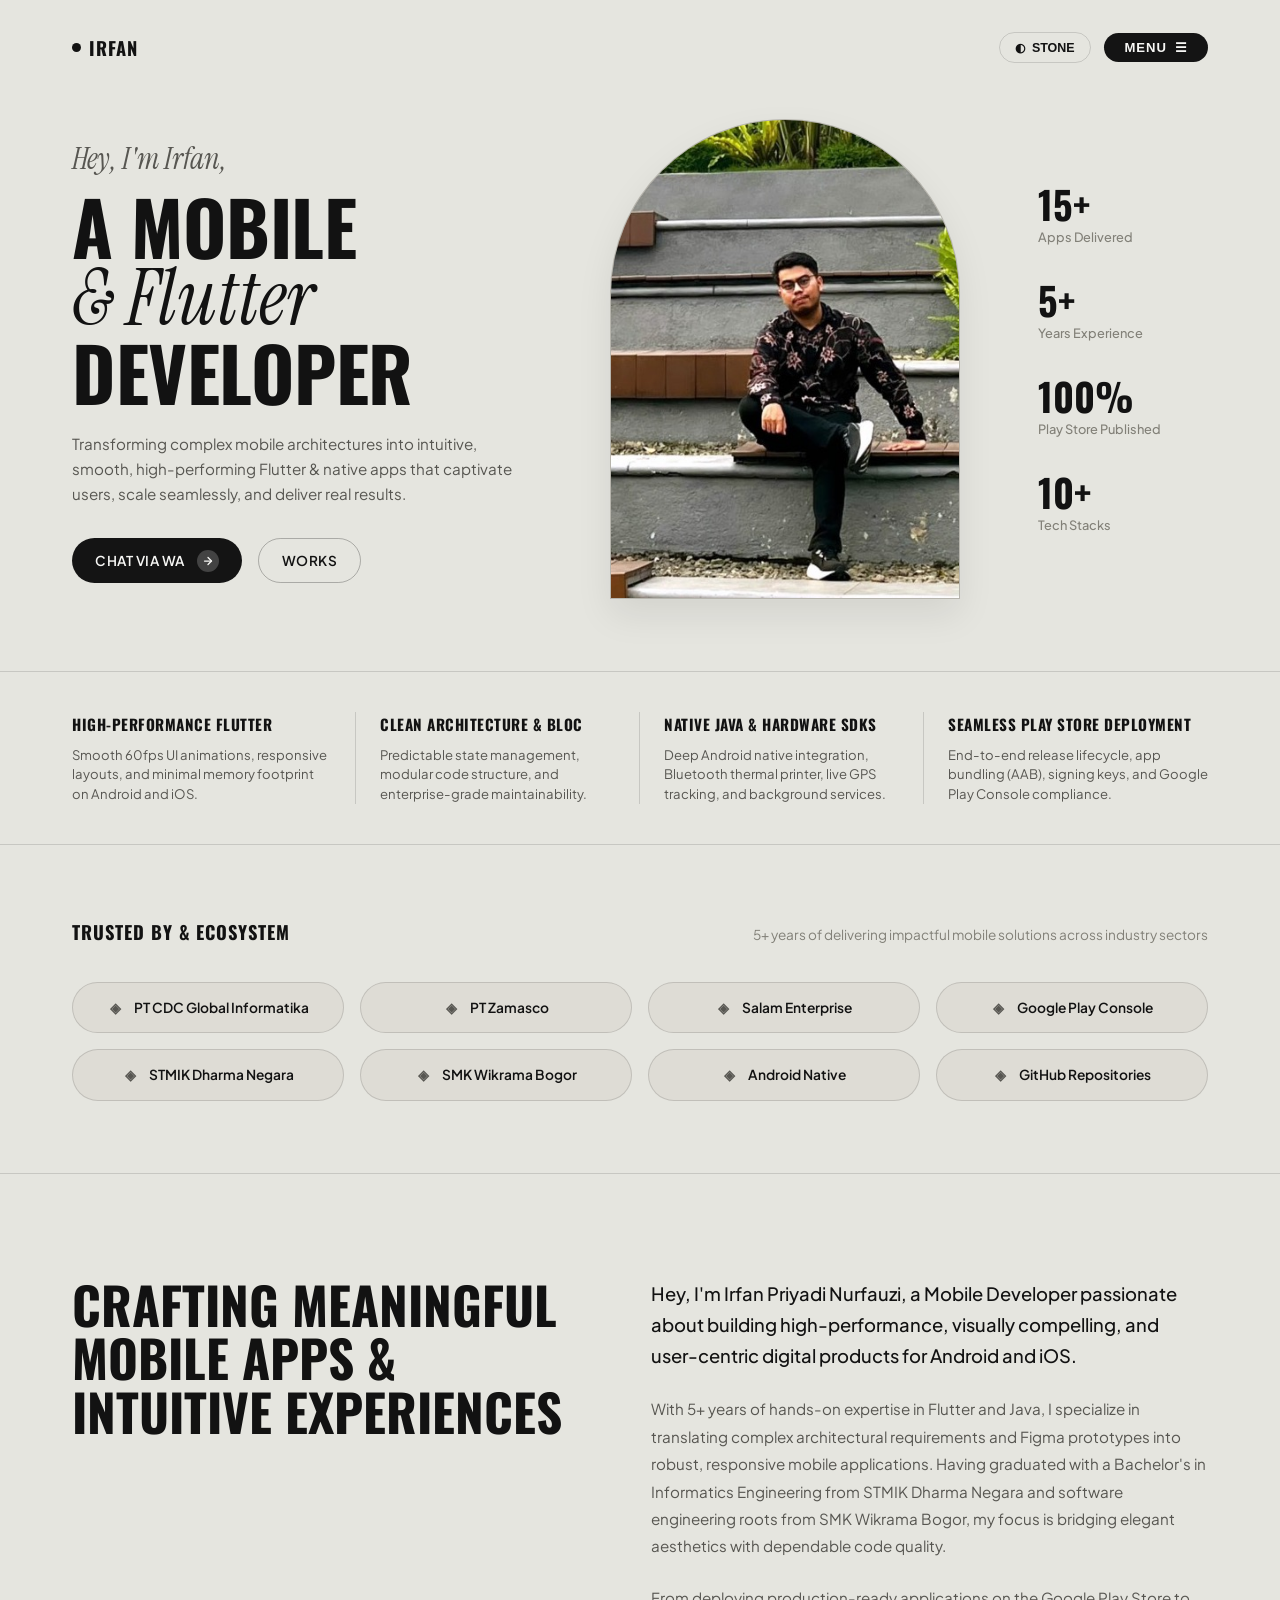
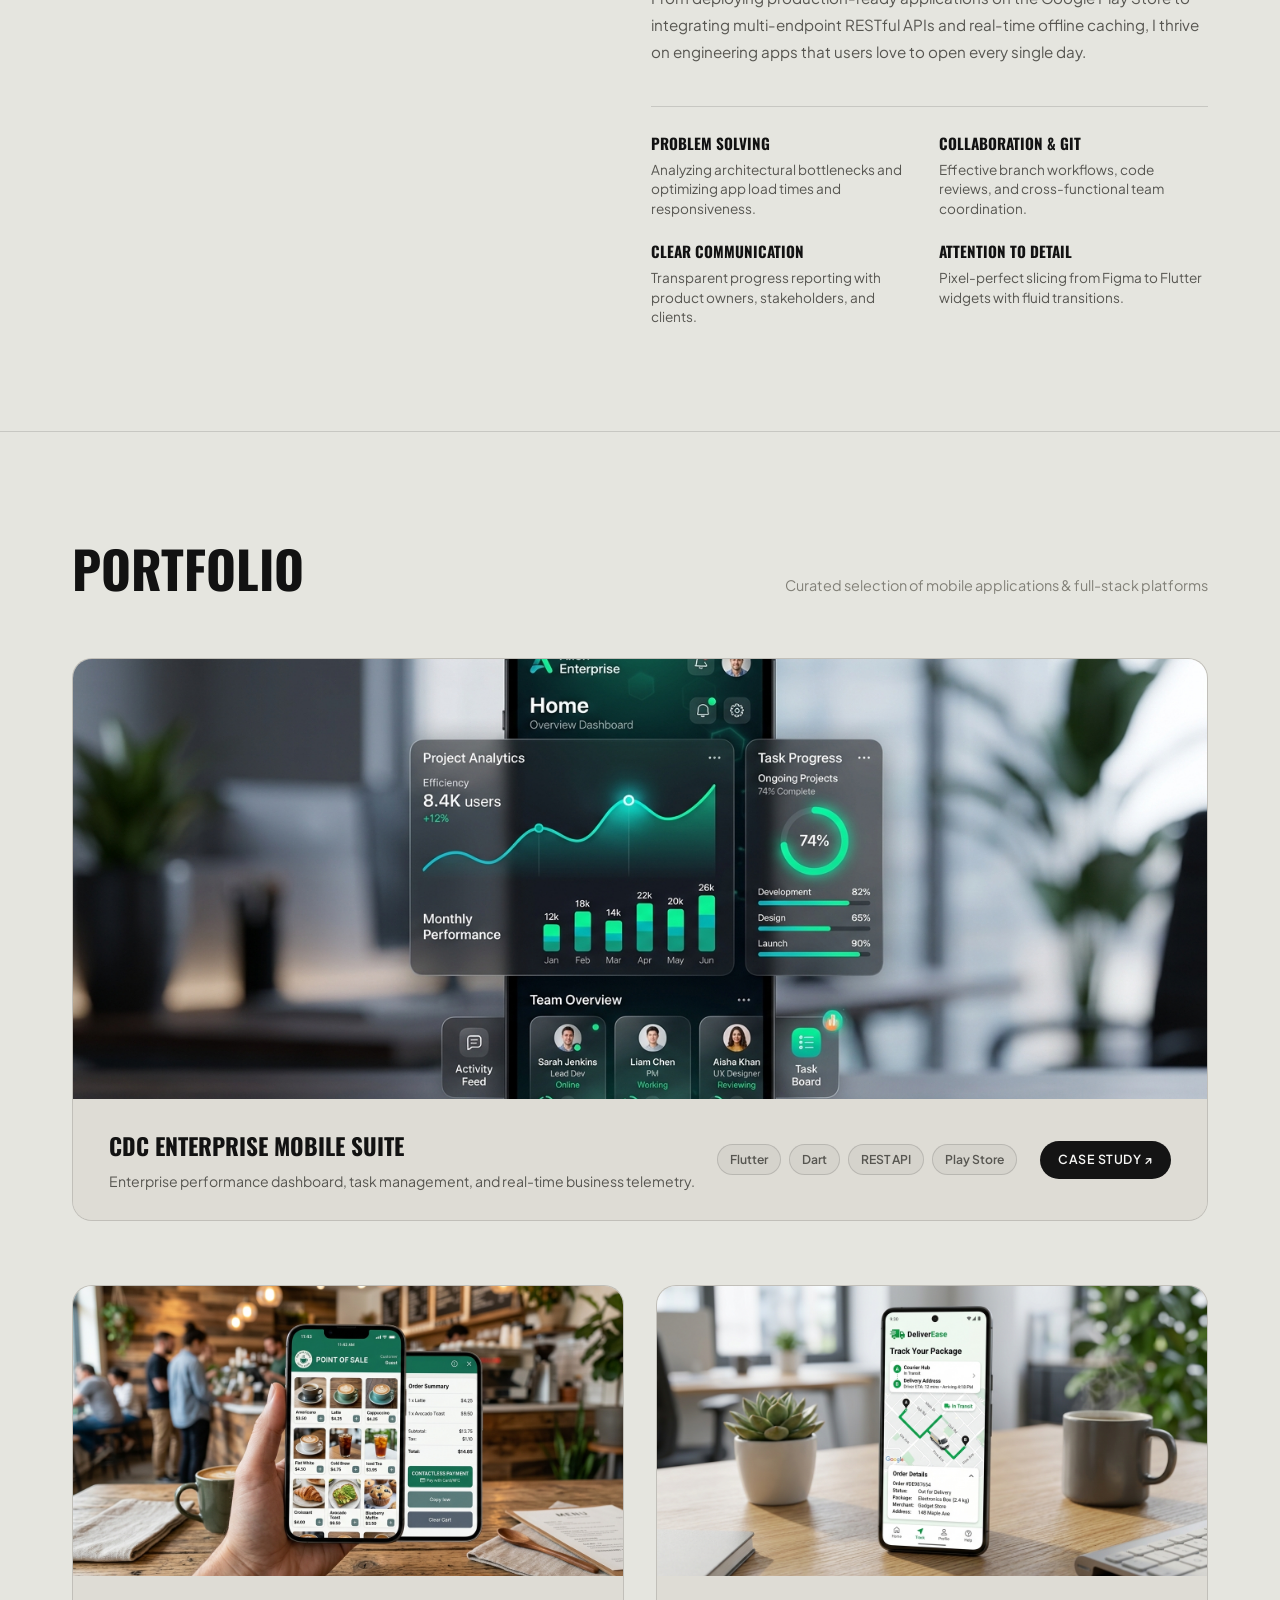
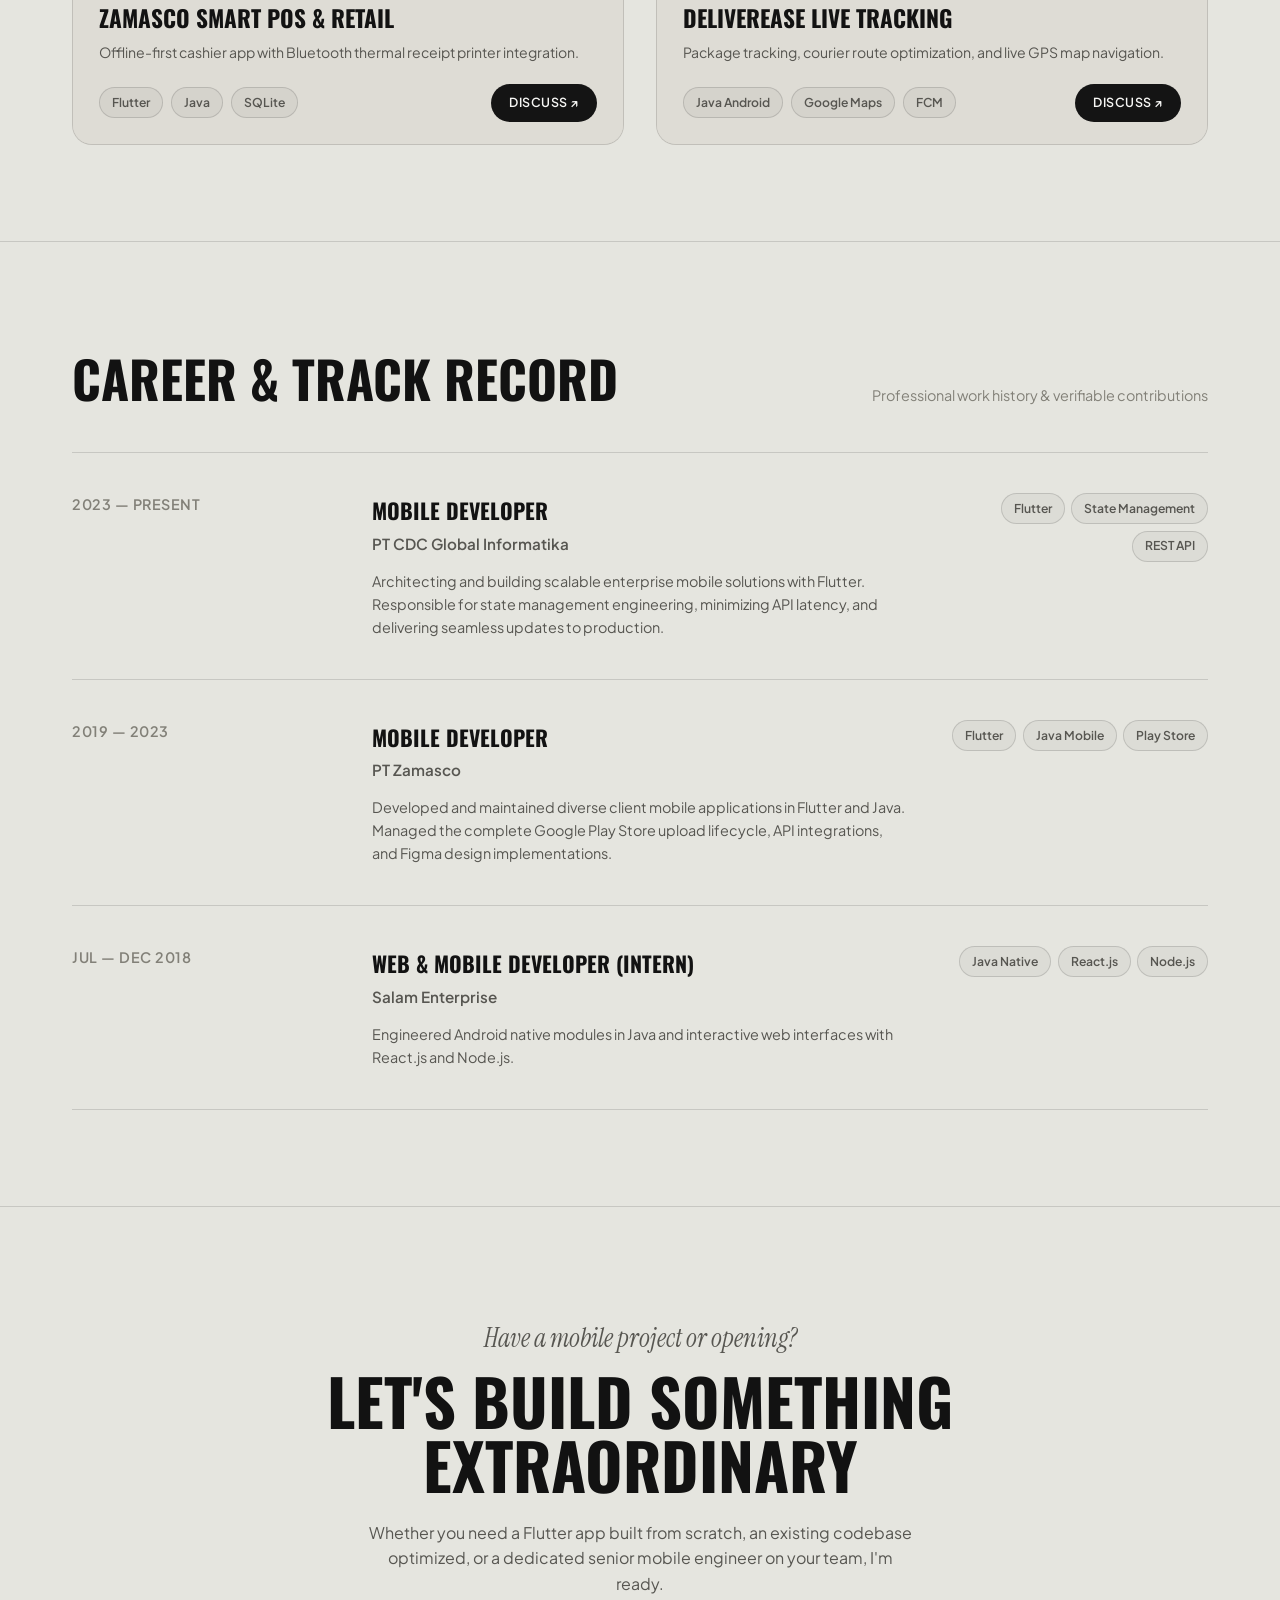
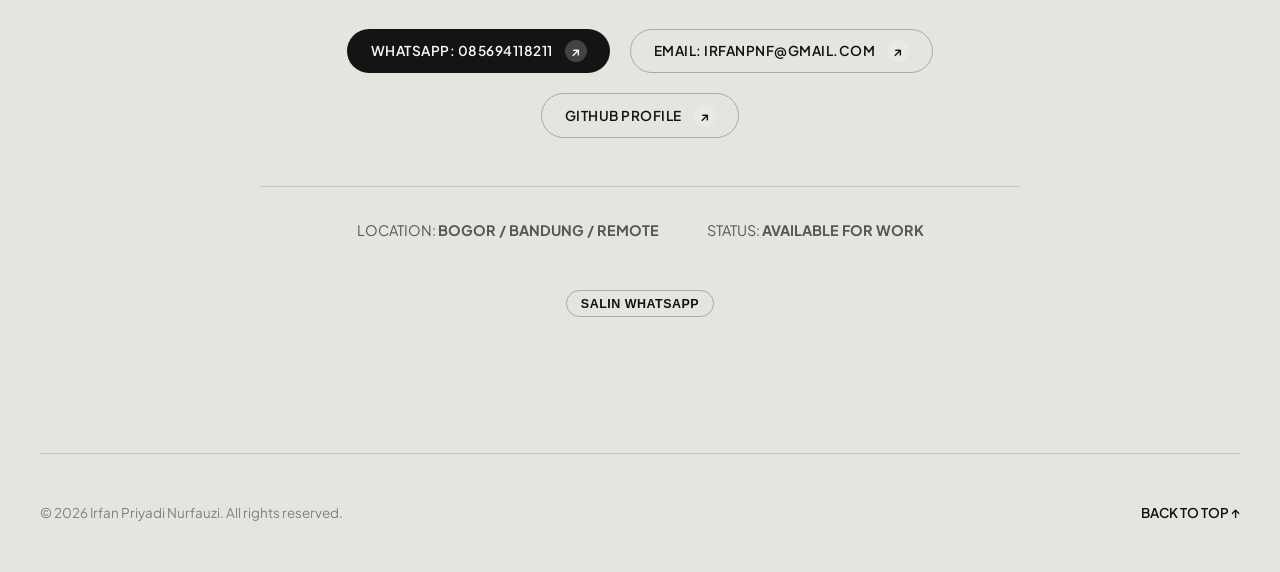
==== index.html @ 1a8a655a "first commit" ====
<!DOCTYPE html>
<html lang="id">
<head>
  <meta charset="UTF-8">
  <meta name="viewport" content="width=device-width, initial-scale=1.0">
  <meta name="description" content="Irfan Priyadi Nurfauzi - Mobile & Flutter Developer. Editorial portfolio showcasing high-performance mobile apps, Flutter, and Java Native.">
  <meta name="author" content="Irfan Priyadi Nurfauzi">
  <title>Irfan Priyadi Nurfauzi | A Mobile &amp; Flutter Developer</title>

  <!-- Google Fonts: Oswald, Syne, Instrument Serif, Plus Jakarta Sans -->
  <link rel="preconnect" href="https://fonts.googleapis.com">
  <link rel="preconnect" href="https://fonts.gstatic.com" crossorigin>
  <link href="https://fonts.googleapis.com/css2?family=Instrument+Serif:ital@0;1&family=Oswald:wght@500;600;700&family=Plus+Jakarta+Sans:wght@400;500;600;700&family=Syne:wght@700;800&display=swap" rel="stylesheet">

  <link rel="stylesheet" href="style.css">
</head>
<body>

  <!-- TOP HEADER / NAV (MINIMALIST) -->
  <header class="header-nav">
    <div class="container nav-wrapper">
      <a href="#hero" class="brand-tag">
        <span class="brand-dot"></span>
        <span>IRFAN</span>
      </a>

      <div class="nav-right-actions">
        <button id="theme-toggle-btn" class="theme-toggle-btn" aria-label="Ganti Tema">
          <span id="theme-icon">◐</span>
          <span id="theme-label">STONE</span>
        </button>

        <button class="menu-pill-btn" id="menu-btn" aria-label="Menu Navigasi">
          <span>MENU</span>
          <span>☰</span>
        </button>
      </div>
    </div>
  </header>

  <!-- DRAWER NAVIGATION MODAL -->
  <div class="menu-backdrop" id="menu-backdrop"></div>
  <aside class="menu-drawer" id="menu-drawer">
    <button class="menu-close-btn" id="menu-close-btn" aria-label="Tutup Menu">✕</button>
    <nav>
      <ul class="drawer-links">
        <li><a href="#hero" class="drawer-link">01. Beranda</a></li>
        <li><a href="#about" class="drawer-link">02. Tentang Saya</a></li>
        <li><a href="#portfolio" class="drawer-link">03. Portofolio</a></li>
        <li><a href="#experience" class="drawer-link">04. Pengalaman</a></li>
        <li><a href="#contact" class="drawer-link">05. Kontak</a></li>
      </ul>
    </nav>
    <div style="font-size: 0.85rem; color: var(--text-tertiary);">
      <p style="margin-bottom: 0.35rem;">Hubungi Saya Langsung:</p>
      <a href="https://wa.me/6285694118211" target="_blank" style="color: var(--text-primary); font-weight: 600;">+62 856-9411-8211</a><br>
      <a href="mailto:irfanpnf@gmail.com" style="color: var(--text-primary); font-weight: 600;">irfanpnf@gmail.com</a>
    </div>
  </aside>

  <main>
    <!-- HERO SECTION (MATCHING SCREENSHOT WITH ARCH & METRICS) -->
    <section class="hero-section" id="hero">
      <div class="container hero-editorial-grid">
        
        <!-- Left Column: Headline, Bio & CTA -->
        <div class="hero-left-col">
          <div class="hero-greeting">Hey, I'm Irfan,</div>
          
          <h1 class="hero-headline">
            <span>A MOBILE</span>
            <span class="serif-part">&amp; Flutter</span>
            <span>DEVELOPER</span>
          </h1>

          <p class="hero-bio">
            Transforming complex mobile architectures into intuitive, smooth, high-performing Flutter &amp; native apps that captivate users, scale seamlessly, and deliver real results.
          </p>

          <div class="hero-cta-wrapper">
            <a href="https://wa.me/6285694118211?text=Halo%20Irfan%20Priyadi,%20saya%20tertarik%20untuk%20berdiskusi%20proyek%20mobile%20app" target="_blank" class="pill-btn">
              <span>CHAT VIA WA</span>
              <div class="btn-arrow-circle">
                <svg width="12" height="12" viewBox="0 0 24 24" fill="none" stroke="currentColor" stroke-width="2.5" stroke-linecap="round" stroke-linejoin="round">
                  <line x1="5" y1="12" x2="19" y2="12"></line>
                  <polyline points="12 5 19 12 12 19"></polyline>
                </svg>
              </div>
            </a>

            <a href="#portfolio" class="pill-btn pill-btn-outline">
              <span>WORKS</span>
            </a>
          </div>
        </div>

        <!-- Center Column: Iconic Arch Portrait Frame -->
        <div class="hero-center-col">
          <div class="hero-arch-container">
            <img src="assets/images/profile-arch.jpg" alt="Irfan Priyadi Nurfauzi - Mobile Developer" class="hero-arch-image">
          </div>
        </div>

        <!-- Right Column: Vertical Metrics Stack -->
        <div class="hero-right-col">
          <div class="metric-item">
            <span class="metric-number">15+</span>
            <span class="metric-label">Apps Delivered</span>
          </div>

          <div class="metric-item">
            <span class="metric-number">5+</span>
            <span class="metric-label">Years Experience</span>
          </div>

          <div class="metric-item">
            <span class="metric-number">100%</span>
            <span class="metric-label">Play Store Published</span>
          </div>

          <div class="metric-item">
            <span class="metric-number">10+</span>
            <span class="metric-label">Tech Stacks</span>
          </div>
        </div>

      </div>
    </section>

    <!-- 4-COLUMN FEATURE STRIP -->
    <section class="feature-strip">
      <div class="container feature-strip-grid">
        <div class="strip-item">
          <h3 class="strip-title">HIGH-PERFORMANCE FLUTTER</h3>
          <p class="strip-desc">Smooth 60fps UI animations, responsive layouts, and minimal memory footprint on Android and iOS.</p>
        </div>

        <div class="strip-item">
          <h3 class="strip-title">CLEAN ARCHITECTURE &amp; BLOC</h3>
          <p class="strip-desc">Predictable state management, modular code structure, and enterprise-grade maintainability.</p>
        </div>

        <div class="strip-item">
          <h3 class="strip-title">NATIVE JAVA &amp; HARDWARE SDKs</h3>
          <p class="strip-desc">Deep Android native integration, Bluetooth thermal printer, live GPS tracking, and background services.</p>
        </div>

        <div class="strip-item">
          <h3 class="strip-title">SEAMLESS PLAY STORE DEPLOYMENT</h3>
          <p class="strip-desc">End-to-end release lifecycle, app bundling (AAB), signing keys, and Google Play Console compliance.</p>
        </div>
      </div>
    </section>

    <!-- TRUSTED BY / CLIENTS & ECOSYSTEM -->
    <section class="trusted-by-section">
      <div class="container">
        <div class="trusted-header">
          <h2 class="trusted-title">TRUSTED BY &amp; ECOSYSTEM</h2>
          <span class="trusted-subtitle">5+ years of delivering impactful mobile solutions across industry sectors</span>
        </div>

        <div class="trusted-grid">
          <div class="trusted-badge">
            <span class="badge-logo-icon">◈</span>
            <span>PT CDC Global Informatika</span>
          </div>
          <div class="trusted-badge">
            <span class="badge-logo-icon">◈</span>
            <span>PT Zamasco</span>
          </div>
          <div class="trusted-badge">
            <span class="badge-logo-icon">◈</span>
            <span>Salam Enterprise</span>
          </div>
          <div class="trusted-badge">
            <span class="badge-logo-icon">◈</span>
            <span>Google Play Console</span>
          </div>
          <div class="trusted-badge">
            <span class="badge-logo-icon">◈</span>
            <span>STMIK Dharma Negara</span>
          </div>
          <div class="trusted-badge">
            <span class="badge-logo-icon">◈</span>
            <span>SMK Wikrama Bogor</span>
          </div>
          <div class="trusted-badge">
            <span class="badge-logo-icon">◈</span>
            <span>Android Native</span>
          </div>
          <div class="trusted-badge">
            <span class="badge-logo-icon">◈</span>
            <span>GitHub Repositories</span>
          </div>
        </div>
      </div>
    </section>

    <!-- EDITORIAL STORY (2-COLUMN ABOUT SECTION) -->
    <section class="editorial-story-section" id="about">
      <div class="container editorial-story-grid">
        <div class="story-left">
          <h2 class="story-heading">
            CRAFTING MEANINGFUL MOBILE APPS &amp; INTUITIVE EXPERIENCES
          </h2>
        </div>

        <div class="story-content">
          <p class="story-lead">
            Hey, I'm Irfan Priyadi Nurfauzi, a Mobile Developer passionate about building high-performance, visually compelling, and user-centric digital products for Android and iOS.
          </p>

          <p class="story-body">
            With 5+ years of hands-on expertise in Flutter and Java, I specialize in translating complex architectural requirements and Figma prototypes into robust, responsive mobile applications. Having graduated with a Bachelor's in Informatics Engineering from STMIK Dharma Negara and software engineering roots from SMK Wikrama Bogor, my focus is bridging elegant aesthetics with dependable code quality.
          </p>

          <p class="story-body">
            From deploying production-ready applications on the Google Play Store to integrating multi-endpoint RESTful APIs and real-time offline caching, I thrive on engineering apps that users love to open every single day.
          </p>

          <div class="story-highlights">
            <div class="highlight-item">
              <h4>PROBLEM SOLVING</h4>
              <p>Analyzing architectural bottlenecks and optimizing app load times and responsiveness.</p>
            </div>
            <div class="highlight-item">
              <h4>COLLABORATION &amp; GIT</h4>
              <p>Effective branch workflows, code reviews, and cross-functional team coordination.</p>
            </div>
            <div class="highlight-item">
              <h4>CLEAR COMMUNICATION</h4>
              <p>Transparent progress reporting with product owners, stakeholders, and clients.</p>
            </div>
            <div class="highlight-item">
              <h4>ATTENTION TO DETAIL</h4>
              <p>Pixel-perfect slicing from Figma to Flutter widgets with fluid transitions.</p>
            </div>
          </div>
        </div>
      </div>
    </section>

    <!-- PORTFOLIO SECTION (MATCHING SCREENSHOT CARD STYLE) -->
    <section class="portfolio-section" id="portfolio">
      <div class="container">
        <div class="portfolio-header">
          <h2 class="portfolio-title">PORTFOLIO</h2>
          <span class="portfolio-subtitle">Curated selection of mobile applications &amp; full-stack platforms</span>
        </div>

        <div class="portfolio-cards-stack">
          <!-- Featured Project 1: Enterprise Mobile App (Full Width) -->
          <article class="editorial-project-card">
            <div class="project-media-frame">
              <img src="assets/images/project-enterprise.jpg" alt="CDC Enterprise Mobile Suite" loading="lazy">
            </div>
            <div class="project-caption-bar">
              <div class="project-caption-left">
                <h3>CDC ENTERPRISE MOBILE SUITE</h3>
                <p>Enterprise performance dashboard, task management, and real-time business telemetry.</p>
              </div>
              <div class="project-tags-group">
                <span class="project-tag-pill">Flutter</span>
                <span class="project-tag-pill">Dart</span>
                <span class="project-tag-pill">REST API</span>
                <span class="project-tag-pill">Play Store</span>
              </div>
              <a href="https://wa.me/6285694118211?text=Halo%20Irfan,%20saya%20ingin%20tahu%20lebih%20banyak%20tentang%20proyek%20CDC%20Enterprise" target="_blank" class="pill-btn" style="padding: 0.5rem 1.1rem; font-size: 0.78rem;">
                <span>CASE STUDY ↗</span>
              </a>
            </div>
          </article>

          <!-- 2-Column Grid for Secondary Projects -->
          <div class="projects-two-col">
            <!-- Project 2: Smart POS & Cashier App -->
            <article class="editorial-project-card">
              <div class="project-media-frame">
                <img src="assets/images/project-pos.jpg" alt="Zamasco Smart POS & Cashier" loading="lazy">
              </div>
              <div class="project-caption-bar">
                <div class="project-caption-left">
                  <h3>ZAMASCO SMART POS &amp; RETAIL</h3>
                  <p>Offline-first cashier app with Bluetooth thermal receipt printer integration.</p>
                </div>
                <div class="project-tags-group">
                  <span class="project-tag-pill">Flutter</span>
                  <span class="project-tag-pill">Java</span>
                  <span class="project-tag-pill">SQLite</span>
                </div>
                <a href="https://wa.me/6285694118211" target="_blank" class="pill-btn" style="padding: 0.5rem 1.1rem; font-size: 0.78rem;">
                  <span>DISCUSS ↗</span>
                </a>
              </div>
            </article>

            <!-- Project 3: Delivery & Logistics Tracking -->
            <article class="editorial-project-card">
              <div class="project-media-frame">
                <img src="assets/images/project-delivery.jpg" alt="DeliverEase Logistics & Route Tracking" loading="lazy">
              </div>
              <div class="project-caption-bar">
                <div class="project-caption-left">
                  <h3>DELIVEREASE LIVE TRACKING</h3>
                  <p>Package tracking, courier route optimization, and live GPS map navigation.</p>
                </div>
                <div class="project-tags-group">
                  <span class="project-tag-pill">Java Android</span>
                  <span class="project-tag-pill">Google Maps</span>
                  <span class="project-tag-pill">FCM</span>
                </div>
                <a href="https://wa.me/6285694118211" target="_blank" class="pill-btn" style="padding: 0.5rem 1.1rem; font-size: 0.78rem;">
                  <span>DISCUSS ↗</span>
                </a>
              </div>
            </article>
          </div>
        </div>
      </div>
    </section>

    <!-- EXPERIENCE & CAREER TIMELINE -->
    <section class="timeline-section" id="experience">
      <div class="container">
        <div class="portfolio-header" style="margin-bottom: 2rem;">
          <h2 class="portfolio-title">CAREER &amp; TRACK RECORD</h2>
          <span class="portfolio-subtitle">Professional work history &amp; verifiable contributions</span>
        </div>

        <div class="timeline-rows">
          <!-- Row 1 -->
          <div class="timeline-row">
            <div class="timeline-period">2023 &mdash; PRESENT</div>
            <div class="timeline-main">
              <h3>MOBILE DEVELOPER</h3>
              <div class="timeline-company">PT CDC Global Informatika</div>
              <p class="timeline-desc">
                Architecting and building scalable enterprise mobile solutions with Flutter. Responsible for state management engineering, minimizing API latency, and delivering seamless updates to production.
              </p>
            </div>
            <div class="timeline-skills-col">
              <span class="project-tag-pill">Flutter</span>
              <span class="project-tag-pill">State Management</span>
              <span class="project-tag-pill">REST API</span>
            </div>
          </div>

          <!-- Row 2 -->
          <div class="timeline-row">
            <div class="timeline-period">2019 &mdash; 2023</div>
            <div class="timeline-main">
              <h3>MOBILE DEVELOPER</h3>
              <div class="timeline-company">PT Zamasco</div>
              <p class="timeline-desc">
                Developed and maintained diverse client mobile applications in Flutter and Java. Managed the complete Google Play Store upload lifecycle, API integrations, and Figma design implementations.
              </p>
            </div>
            <div class="timeline-skills-col">
              <span class="project-tag-pill">Flutter</span>
              <span class="project-tag-pill">Java Mobile</span>
              <span class="project-tag-pill">Play Store</span>
            </div>
          </div>

          <!-- Row 3 -->
          <div class="timeline-row">
            <div class="timeline-period">JUL &mdash; DEC 2018</div>
            <div class="timeline-main">
              <h3>WEB &amp; MOBILE DEVELOPER (INTERN)</h3>
              <div class="timeline-company">Salam Enterprise</div>
              <p class="timeline-desc">
                Engineered Android native modules in Java and interactive web interfaces with React.js and Node.js.
              </p>
            </div>
            <div class="timeline-skills-col">
              <span class="project-tag-pill">Java Native</span>
              <span class="project-tag-pill">React.js</span>
              <span class="project-tag-pill">Node.js</span>
            </div>
          </div>
        </div>
      </div>
    </section>

    <!-- CONTACT SECTION -->
    <section class="contact-section" id="contact">
      <div class="container">
        <div class="contact-editorial-header">
          <div class="contact-pretitle">Have a mobile project or opening?</div>
          <h2 class="contact-title">LET'S BUILD SOMETHING EXTRAORDINARY</h2>
          <p style="color: var(--text-secondary); max-width: 550px; margin: 0 auto 2rem;">
            Whether you need a Flutter app built from scratch, an existing codebase optimized, or a dedicated senior mobile engineer on your team, I'm ready.
          </p>

          <div class="contact-cta-buttons">
            <a href="https://wa.me/6285694118211" target="_blank" class="pill-btn">
              <span>WHATSAPP: 085694118211</span>
              <div class="btn-arrow-circle">↗</div>
            </a>

            <a href="mailto:irfanpnf@gmail.com" class="pill-btn pill-btn-outline">
              <span>EMAIL: IRFANPNF@GMAIL.COM</span>
              <div class="btn-arrow-circle">↗</div>
            </a>

            <a href="https://github.com/irfanpriyadi21" target="_blank" class="pill-btn pill-btn-outline">
              <span>GITHUB PROFILE</span>
              <div class="btn-arrow-circle">↗</div>
            </a>
          </div>

          <div class="contact-meta-strip">
            <div>LOCATION: <strong>BOGOR / BANDUNG / REMOTE</strong></div>
            <div>STATUS: <strong>AVAILABLE FOR WORK</strong></div>
            <div>
              <button id="copy-phone-btn" class="pill-btn pill-btn-outline" style="padding: 0.35rem 0.85rem; font-size: 0.78rem;">
                SALIN WHATSAPP
              </button>
            </div>
          </div>
        </div>
      </div>
    </section>
  </main>

  <!-- FOOTER -->
  <footer class="footer-editorial container">
    <div>
      &copy; 2026 Irfan Priyadi Nurfauzi. All rights reserved.
    </div>
    <div>
      <a href="#hero" style="font-weight: 600; color: var(--text-primary);">BACK TO TOP ↑</a>
    </div>
  </footer>

  <!-- Toast Notification -->
  <div class="toast" id="toast">Tersalin ke clipboard</div>

  <script src="script.js"></script>
</body>
</html>
---- style.css ----
/* ==========================================================================
   PORTOFOLIO ONLINE - IRFAN PRIYADI NURFAUZI
   Theme: Minimalist Editorial Chic (Warm Stone / Ecru Linen / Bold Condensed)
   Inspired by Reference Design
   ========================================================================== */

@import url('https://fonts.googleapis.com/css2?family=Instrument+Serif:ital@0;1&family=Plus+Jakarta+Sans:ital,wght@0,300;0,400;0,500;0,600;0,700;1,400&family=Syne:wght@700;800&family=Oswald:wght@500;600;700&display=swap');

/* --- COLOR PALETTE & TOKENS --- */
:root {
  /* Warm Stone / Linen Background (Default - Identical to Screenshot) */
  --bg-body: #e5e5df;
  --bg-card: #dedcd5;
  --bg-arch: #d3d0c7;
  --bg-surface: #f0eee8;
  --bg-glass: rgba(229, 229, 223, 0.92);

  /* Typography Colors */
  --text-primary: #121212;
  --text-secondary: #575651;
  --text-tertiary: #828078;
  --text-inverse: #f7f7f5;

  /* Hairline Dividers */
  --border-hairline: rgba(18, 18, 18, 0.14);
  --border-strong: rgba(18, 18, 18, 0.28);

  /* Button Tokens */
  --btn-bg: #141414;
  --btn-text: #f7f7f5;
  --btn-hover: #2b2b2b;

  /* Font Families */
  --font-display: 'Oswald', 'Syne', sans-serif;
  --font-serif: 'Instrument Serif', Georgia, serif;
  --font-body: 'Plus Jakarta Sans', -apple-system, sans-serif;

  /* Radii */
  --radius-pill: 9999px;
  --radius-card: 16px;
  --radius-arch: 180px 180px 0 0;

  /* Transitions */
  --transition-smooth: 0.3s cubic-bezier(0.25, 1, 0.5, 1);
}

/* --- OPTIONAL DARK THEME --- */
[data-theme="dark"] {
  --bg-body: #111315;
  --bg-card: #181b1e;
  --bg-arch: #22262b;
  --bg-surface: #1e2227;
  --bg-glass: rgba(17, 19, 21, 0.92);

  --text-primary: #f5f5f2;
  --text-secondary: #a3a29b;
  --text-tertiary: #706f68;
  --text-inverse: #111315;

  --border-hairline: rgba(255, 255, 255, 0.12);
  --border-strong: rgba(255, 255, 255, 0.25);

  --btn-bg: #f5f5f2;
  --btn-text: #111315;
  --btn-hover: #e0e0dc;
}

/* --- RESET & GLOBAL STYLES --- */
*, *::before, *::after {
  box-sizing: border-box;
  margin: 0;
  padding: 0;
}

html {
  scroll-behavior: smooth;
  font-size: 16px;
  -webkit-font-smoothing: antialiased;
  -moz-osx-font-smoothing: grayscale;
}

body {
  background-color: var(--bg-body);
  color: var(--text-primary);
  font-family: var(--font-body);
  line-height: 1.6;
  overflow-x: hidden;
  transition: background-color var(--transition-smooth), color var(--transition-smooth);
}

.container {
  width: 100%;
  max-width: 1200px;
  margin: 0 auto;
  padding: 0 2rem;
}

a {
  color: inherit;
  text-decoration: none;
}

img {
  max-width: 100%;
  height: auto;
  display: block;
}

/* Typography Helpers */
.font-display {
  font-family: var(--font-display);
  text-transform: uppercase;
  letter-spacing: -0.5px;
}

.font-serif {
  font-family: var(--font-serif);
}

.italic-serif {
  font-family: var(--font-serif);
  font-style: italic;
  font-weight: 400;
  letter-spacing: 0;
}

/* Hairline Dividers */
.hairline-border-top {
  border-top: 1px solid var(--border-hairline);
}

.hairline-border-bottom {
  border-bottom: 1px solid var(--border-hairline);
}

/* --- PILL BUTTONS (Matching Reference) --- */
.pill-btn {
  display: inline-flex;
  align-items: center;
  justify-content: center;
  gap: 0.75rem;
  background-color: var(--btn-bg);
  color: var(--btn-text);
  padding: 0.65rem 1.4rem;
  border-radius: var(--radius-pill);
  font-size: 0.85rem;
  font-weight: 600;
  text-transform: uppercase;
  letter-spacing: 0.5px;
  border: 1px solid transparent;
  cursor: pointer;
  transition: all var(--transition-smooth);
}

.pill-btn:hover {
  background-color: var(--btn-hover);
  transform: translateY(-2px);
}

.pill-btn-outline {
  background-color: transparent;
  color: var(--text-primary);
  border: 1px solid var(--border-strong);
}

.pill-btn-outline:hover {
  background-color: var(--btn-bg);
  color: var(--btn-text);
  border-color: var(--btn-bg);
}

.btn-arrow-circle {
  width: 22px;
  height: 22px;
  border-radius: 50%;
  background: rgba(255, 255, 255, 0.2);
  display: flex;
  align-items: center;
  justify-content: center;
}

[data-theme="dark"] .pill-btn .btn-arrow-circle {
  background: rgba(0, 0, 0, 0.15);
}

/* --- TOP HEADER & NAVIGATION --- */
.header-nav {
  padding: 2rem 0 1rem;
  position: relative;
  z-index: 50;
}

.nav-wrapper {
  display: flex;
  align-items: center;
  justify-content: space-between;
}

.brand-tag {
  display: flex;
  align-items: center;
  gap: 0.5rem;
  font-family: var(--font-display);
  font-weight: 700;
  font-size: 1.15rem;
  letter-spacing: 1px;
}

.brand-dot {
  width: 9px;
  height: 9px;
  border-radius: 50%;
  background-color: var(--text-primary);
  display: inline-block;
}

.nav-right-actions {
  display: flex;
  align-items: center;
  gap: 0.85rem;
}

.theme-toggle-btn {
  background: transparent;
  border: 1px solid var(--border-hairline);
  color: var(--text-primary);
  padding: 0.45rem 0.95rem;
  border-radius: var(--radius-pill);
  font-size: 0.78rem;
  font-weight: 600;
  cursor: pointer;
  display: flex;
  align-items: center;
  gap: 0.4rem;
  transition: all var(--transition-smooth);
}

.theme-toggle-btn:hover {
  border-color: var(--border-strong);
}

.menu-pill-btn {
  background-color: var(--btn-bg);
  color: var(--btn-text);
  padding: 0.45rem 1.25rem;
  border-radius: var(--radius-pill);
  font-size: 0.82rem;
  font-weight: 700;
  letter-spacing: 1px;
  text-transform: uppercase;
  border: none;
  cursor: pointer;
  display: inline-flex;
  align-items: center;
  gap: 0.5rem;
  transition: all var(--transition-smooth);
}

.menu-pill-btn:hover {
  opacity: 0.85;
}

/* Drawer Menu Modal */
.menu-drawer {
  position: fixed;
  top: 0;
  right: -100%;
  width: 100%;
  max-width: 420px;
  height: 100vh;
  background: var(--bg-card);
  border-left: 1px solid var(--border-hairline);
  padding: 3rem 2.5rem;
  z-index: 100;
  transition: right 0.4s cubic-bezier(0.2, 0.8, 0.2, 1);
  display: flex;
  flex-direction: column;
  justify-content: space-between;
  box-shadow: -10px 0 35px rgba(0, 0, 0, 0.1);
}

.menu-drawer.open {
  right: 0;
}

.menu-close-btn {
  align-self: flex-end;
  background: transparent;
  border: none;
  font-size: 1.5rem;
  cursor: pointer;
  color: var(--text-primary);
  padding: 0.5rem;
}

.drawer-links {
  list-style: none;
  display: flex;
  flex-direction: column;
  gap: 1.75rem;
}

.drawer-links a {
  font-family: var(--font-display);
  font-size: 1.85rem;
  text-transform: uppercase;
  color: var(--text-primary);
  transition: padding-left var(--transition-smooth), color var(--transition-smooth);
}

.drawer-links a:hover {
  padding-left: 1rem;
  color: var(--text-secondary);
}

.menu-backdrop {
  position: fixed;
  top: 0;
  left: 0;
  width: 100vw;
  height: 100vh;
  background: rgba(0, 0, 0, 0.4);
  z-index: 90;
  opacity: 0;
  visibility: hidden;
  transition: opacity 0.3s ease, visibility 0.3s ease;
}

.menu-backdrop.open {
  opacity: 1;
  visibility: visible;
}

/* --- HERO SECTION (ARCH LAYOUT) --- */
.hero-section {
  padding: 2.5rem 0 4.5rem;
}

.hero-editorial-grid {
  display: grid;
  grid-template-columns: 1.15fr 0.95fr 0.45fr;
  align-items: center;
  gap: 2.5rem;
}

/* Left Column */
.hero-left-col {
  display: flex;
  flex-direction: column;
  justify-content: center;
}

.hero-greeting {
  font-family: var(--font-serif);
  font-style: italic;
  font-size: 1.85rem;
  color: var(--text-secondary);
  margin-bottom: 0.4rem;
  font-weight: 400;
}

.hero-headline {
  font-family: var(--font-display);
  font-size: clamp(3rem, 5.8vw, 4.8rem);
  font-weight: 700;
  line-height: 0.96;
  letter-spacing: -0.5px;
  text-transform: uppercase;
  color: var(--text-primary);
  margin-bottom: 1.5rem;
}

.hero-headline .serif-part {
  display: block;
  font-family: var(--font-serif);
  font-style: italic;
  font-weight: 400;
  text-transform: none;
  letter-spacing: normal;
  font-size: 1.05em;
  color: var(--text-primary);
}

.hero-bio {
  font-size: 0.95rem;
  color: var(--text-secondary);
  line-height: 1.65;
  max-width: 440px;
  margin-bottom: 2rem;
}

.hero-cta-wrapper {
  display: flex;
  align-items: center;
  gap: 1rem;
}

/* Center Column: Iconic Arch Frame */
.hero-center-col {
  display: flex;
  justify-content: center;
}

.hero-arch-container {
  width: 100%;
  max-width: 350px;
  height: 480px;
  background-color: var(--bg-arch);
  border-radius: var(--radius-arch);
  overflow: hidden;
  position: relative;
  box-shadow: 0 16px 36px rgba(0, 0, 0, 0.08);
  border: 1px solid var(--border-hairline);
  display: flex;
  align-items: flex-end;
  justify-content: center;
}

.hero-arch-image {
  width: 100%;
  height: 100%;
  object-fit: cover;
  object-position: center center;
  transition: transform 0.6s ease;
}

.hero-arch-container:hover .hero-arch-image {
  transform: scale(1.04);
}

/* Right Column: Vertical Metrics Stack */
.hero-right-col {
  display: flex;
  flex-direction: column;
  justify-content: center;
  gap: 2.2rem;
  padding-left: 1rem;
}

.metric-item {
  display: flex;
  flex-direction: column;
}

.metric-number {
  font-family: var(--font-display);
  font-size: 2.4rem;
  font-weight: 700;
  line-height: 1;
  color: var(--text-primary);
}

.metric-label {
  font-size: 0.8rem;
  font-weight: 500;
  color: var(--text-tertiary);
  margin-top: 0.35rem;
  line-height: 1.3;
}

/* --- 4-COLUMN FEATURE STRIP --- */
.feature-strip {
  padding: 2.5rem 0;
  border-top: 1px solid var(--border-hairline);
  border-bottom: 1px solid var(--border-hairline);
}

.feature-strip-grid {
  display: grid;
  grid-template-columns: repeat(4, 1fr);
}

.strip-item {
  padding: 0 1.5rem;
  border-right: 1px solid var(--border-hairline);
}

.strip-item:first-child {
  padding-left: 0;
}

.strip-item:last-child {
  border-right: none;
  padding-right: 0;
}

.strip-title {
  font-family: var(--font-display);
  font-size: 0.95rem;
  font-weight: 700;
  letter-spacing: 0.5px;
  text-transform: uppercase;
  margin-bottom: 0.5rem;
  color: var(--text-primary);
}

.strip-desc {
  font-size: 0.82rem;
  color: var(--text-secondary);
  line-height: 1.5;
}

/* --- TRUSTED BY / ECOSYSTEM SECTION --- */
.trusted-by-section {
  padding: 4.5rem 0;
  border-bottom: 1px solid var(--border-hairline);
}

.trusted-header {
  display: flex;
  align-items: baseline;
  justify-content: space-between;
  margin-bottom: 2.25rem;
  flex-wrap: wrap;
  gap: 1rem;
}

.trusted-title {
  font-family: var(--font-display);
  font-size: 1.15rem;
  font-weight: 700;
  letter-spacing: 1px;
  text-transform: uppercase;
}

.trusted-subtitle {
  font-size: 0.85rem;
  color: var(--text-tertiary);
}

.trusted-grid {
  display: grid;
  grid-template-columns: repeat(4, 1fr);
  gap: 1rem;
}

.trusted-badge {
  background: var(--bg-card);
  border: 1px solid var(--border-hairline);
  border-radius: var(--radius-pill);
  padding: 0.85rem 1.25rem;
  display: flex;
  align-items: center;
  justify-content: center;
  gap: 0.65rem;
  font-size: 0.86rem;
  font-weight: 600;
  color: var(--text-primary);
  transition: all var(--transition-smooth);
}

.trusted-badge:hover {
  border-color: var(--border-strong);
  background: var(--bg-surface);
  transform: translateY(-2px);
}

.badge-logo-icon {
  width: 16px;
  height: 16px;
  display: flex;
  align-items: center;
  justify-content: center;
  color: var(--text-secondary);
}

/* --- EDITORIAL STORY (2-COLUMN ABOUT) --- */
.editorial-story-section {
  padding: 6.5rem 0;
  border-bottom: 1px solid var(--border-hairline);
}

.editorial-story-grid {
  display: grid;
  grid-template-columns: 1fr 1.1fr;
  gap: 4.5rem;
  align-items: start;
}

.story-heading {
  font-family: var(--font-display);
  font-size: clamp(2.4rem, 4vw, 3.6rem);
  font-weight: 700;
  line-height: 1.05;
  text-transform: uppercase;
  color: var(--text-primary);
}

.story-content {
  display: flex;
  flex-direction: column;
  gap: 1.5rem;
}

.story-lead {
  font-size: 1.15rem;
  line-height: 1.7;
  color: var(--text-primary);
  font-weight: 500;
}

.story-body {
  font-size: 0.95rem;
  line-height: 1.8;
  color: var(--text-secondary);
}

.story-highlights {
  display: grid;
  grid-template-columns: repeat(2, 1fr);
  gap: 1.25rem;
  margin-top: 1rem;
  padding-top: 1.5rem;
  border-top: 1px solid var(--border-hairline);
}

.highlight-item h4 {
  font-family: var(--font-display);
  font-size: 0.95rem;
  text-transform: uppercase;
  margin-bottom: 0.3rem;
  color: var(--text-primary);
}

.highlight-item p {
  font-size: 0.85rem;
  color: var(--text-secondary);
  line-height: 1.45;
}

/* --- PORTFOLIO SECTION --- */
.portfolio-section {
  padding: 6rem 0;
  border-bottom: 1px solid var(--border-hairline);
}

.portfolio-header {
  display: flex;
  align-items: baseline;
  justify-content: space-between;
  margin-bottom: 3rem;
  flex-wrap: wrap;
  gap: 1rem;
}

.portfolio-title {
  font-family: var(--font-display);
  font-size: clamp(2.2rem, 4vw, 3.2rem);
  font-weight: 700;
  text-transform: uppercase;
}

.portfolio-subtitle {
  font-size: 0.9rem;
  color: var(--text-tertiary);
}

.portfolio-cards-stack {
  display: flex;
  flex-direction: column;
  gap: 4rem;
}

/* Editorial Project Card */
.editorial-project-card {
  display: flex;
  flex-direction: column;
  background: var(--bg-card);
  border-radius: 20px;
  overflow: hidden;
  border: 1px solid var(--border-hairline);
  transition: all var(--transition-smooth);
}

.editorial-project-card:hover {
  border-color: var(--border-strong);
  box-shadow: 0 16px 40px rgba(0, 0, 0, 0.08);
}

.project-media-frame {
  width: 100%;
  height: 440px;
  overflow: hidden;
  position: relative;
  background: #1a1a1a;
}

.project-media-frame img {
  width: 100%;
  height: 100%;
  object-fit: cover;
  transition: transform 0.6s ease;
}

.editorial-project-card:hover .project-media-frame img {
  transform: scale(1.03);
}

.project-caption-bar {
  padding: 1.75rem 2.25rem;
  display: flex;
  align-items: center;
  justify-content: space-between;
  background: var(--bg-card);
  flex-wrap: wrap;
  gap: 1.25rem;
}

.project-caption-left h3 {
  font-family: var(--font-display);
  font-size: 1.45rem;
  text-transform: uppercase;
  margin-bottom: 0.35rem;
  color: var(--text-primary);
}

.project-caption-left p {
  font-size: 0.88rem;
  color: var(--text-secondary);
}

.project-tags-group {
  display: flex;
  flex-wrap: wrap;
  gap: 0.5rem;
}

.project-tag-pill {
  font-size: 0.76rem;
  font-weight: 600;
  padding: 0.3rem 0.75rem;
  border-radius: var(--radius-pill);
  border: 1px solid var(--border-hairline);
  background: rgba(0, 0, 0, 0.04);
  color: var(--text-secondary);
}

[data-theme="dark"] .project-tag-pill {
  background: rgba(255, 255, 255, 0.05);
}

/* Secondary 2-Column Projects */
.projects-two-col {
  display: grid;
  grid-template-columns: 1fr 1fr;
  gap: 2rem;
}

.projects-two-col .project-media-frame {
  height: 290px;
}

.projects-two-col .project-caption-bar {
  padding: 1.4rem 1.6rem;
}

/* --- EXPERIENCE & EDUCATION TIMELINE (EDITORIAL) --- */
.timeline-section {
  padding: 6rem 0;
  border-bottom: 1px solid var(--border-hairline);
}

.timeline-rows {
  display: flex;
  flex-direction: column;
}

.timeline-row {
  display: grid;
  grid-template-columns: 1fr 2fr 1fr;
  padding: 2.5rem 0;
  border-top: 1px solid var(--border-hairline);
  gap: 2rem;
  align-items: start;
}

.timeline-row:last-child {
  border-bottom: 1px solid var(--border-hairline);
}

.timeline-period {
  font-size: 0.9rem;
  font-weight: 600;
  color: var(--text-tertiary);
  text-transform: uppercase;
  letter-spacing: 0.5px;
}

.timeline-main h3 {
  font-family: var(--font-display);
  font-size: 1.35rem;
  text-transform: uppercase;
  margin-bottom: 0.25rem;
  color: var(--text-primary);
}

.timeline-company {
  font-size: 0.95rem;
  font-weight: 600;
  color: var(--text-secondary);
  margin-bottom: 0.85rem;
}

.timeline-desc {
  font-size: 0.9rem;
  color: var(--text-secondary);
  line-height: 1.6;
}

.timeline-skills-col {
  display: flex;
  flex-wrap: wrap;
  gap: 0.4rem;
  justify-content: flex-end;
}

/* --- CONTACT SECTION (EDITORIAL) --- */
.contact-section {
  padding: 7rem 0 5rem;
}

.contact-editorial-header {
  text-align: center;
  max-width: 760px;
  margin: 0 auto 3.5rem;
}

.contact-pretitle {
  font-family: var(--font-serif);
  font-style: italic;
  font-size: 1.6rem;
  color: var(--text-secondary);
  margin-bottom: 0.5rem;
}

.contact-title {
  font-family: var(--font-display);
  font-size: clamp(2.8rem, 5vw, 4.5rem);
  font-weight: 700;
  line-height: 1;
  text-transform: uppercase;
  margin-bottom: 1.5rem;
}

.contact-cta-buttons {
  display: flex;
  align-items: center;
  justify-content: center;
  gap: 1.25rem;
  flex-wrap: wrap;
  margin-bottom: 3rem;
}

.contact-meta-strip {
  display: flex;
  justify-content: center;
  gap: 3rem;
  flex-wrap: wrap;
  padding-top: 2rem;
  border-top: 1px solid var(--border-hairline);
  font-size: 0.9rem;
  color: var(--text-secondary);
}

.contact-meta-strip a {
  font-weight: 600;
  color: var(--text-primary);
  border-bottom: 1px solid var(--border-strong);
  padding-bottom: 2px;
}

/* --- FOOTER --- */
.footer-editorial {
  padding: 3rem 0;
  border-top: 1px solid var(--border-hairline);
  display: flex;
  align-items: center;
  justify-content: space-between;
  font-size: 0.84rem;
  color: var(--text-tertiary);
  flex-wrap: wrap;
  gap: 1rem;
}

/* Toast Message */
.toast {
  position: fixed;
  bottom: 25px;
  left: 50%;
  transform: translateX(-50%) translateY(100px);
  background: var(--btn-bg);
  color: var(--btn-text);
  padding: 0.75rem 1.5rem;
  border-radius: var(--radius-pill);
  font-size: 0.85rem;
  font-weight: 600;
  box-shadow: 0 8px 24px rgba(0, 0, 0, 0.15);
  z-index: 1000;
  opacity: 0;
  transition: all 0.35s cubic-bezier(0.2, 0.8, 0.2, 1);
  pointer-events: none;
}

.toast.show {
  opacity: 1;
  transform: translateX(-50%) translateY(0);
}

/* --- RESPONSIVE BREAKPOINTS --- */
@media (max-width: 1024px) {
  .hero-editorial-grid {
    grid-template-columns: 1fr 1fr;
    gap: 3rem;
  }

  .hero-right-col {
    grid-column: span 2;
    flex-direction: row;
    justify-content: space-between;
    padding-left: 0;
    padding-top: 2rem;
    border-top: 1px solid var(--border-hairline);
  }

  .feature-strip-grid {
    grid-template-columns: repeat(2, 1fr);
    gap: 2rem;
  }

  .strip-item {
    border-right: none;
    padding: 0;
  }

  .trusted-grid {
    grid-template-columns: repeat(2, 1fr);
  }

  .editorial-story-grid {
    grid-template-columns: 1fr;
    gap: 2.5rem;
  }

  .timeline-row {
    grid-template-columns: 1fr;
    gap: 1rem;
  }

  .timeline-skills-col {
    justify-content: flex-start;
  }

  .projects-two-col {
    grid-template-columns: 1fr;
  }
}

@media (max-width: 768px) {
  .hero-editorial-grid {
    grid-template-columns: 1fr;
    text-align: center;
  }

  .hero-left-col {
    align-items: center;
  }

  .hero-bio {
    margin-left: auto;
    margin-right: auto;
  }

  .hero-arch-container {
    height: 400px;
    max-width: 300px;
  }

  .hero-right-col {
    grid-column: span 1;
    display: grid;
    grid-template-columns: repeat(2, 1fr);
    gap: 1.5rem;
    text-align: center;
  }

  .feature-strip-grid {
    grid-template-columns: 1fr;
    gap: 1.5rem;
  }

  .trusted-grid {
    grid-template-columns: 1fr;
  }

  .project-media-frame {
    height: 260px;
  }

  .project-caption-bar {
    padding: 1.25rem;
  }
}
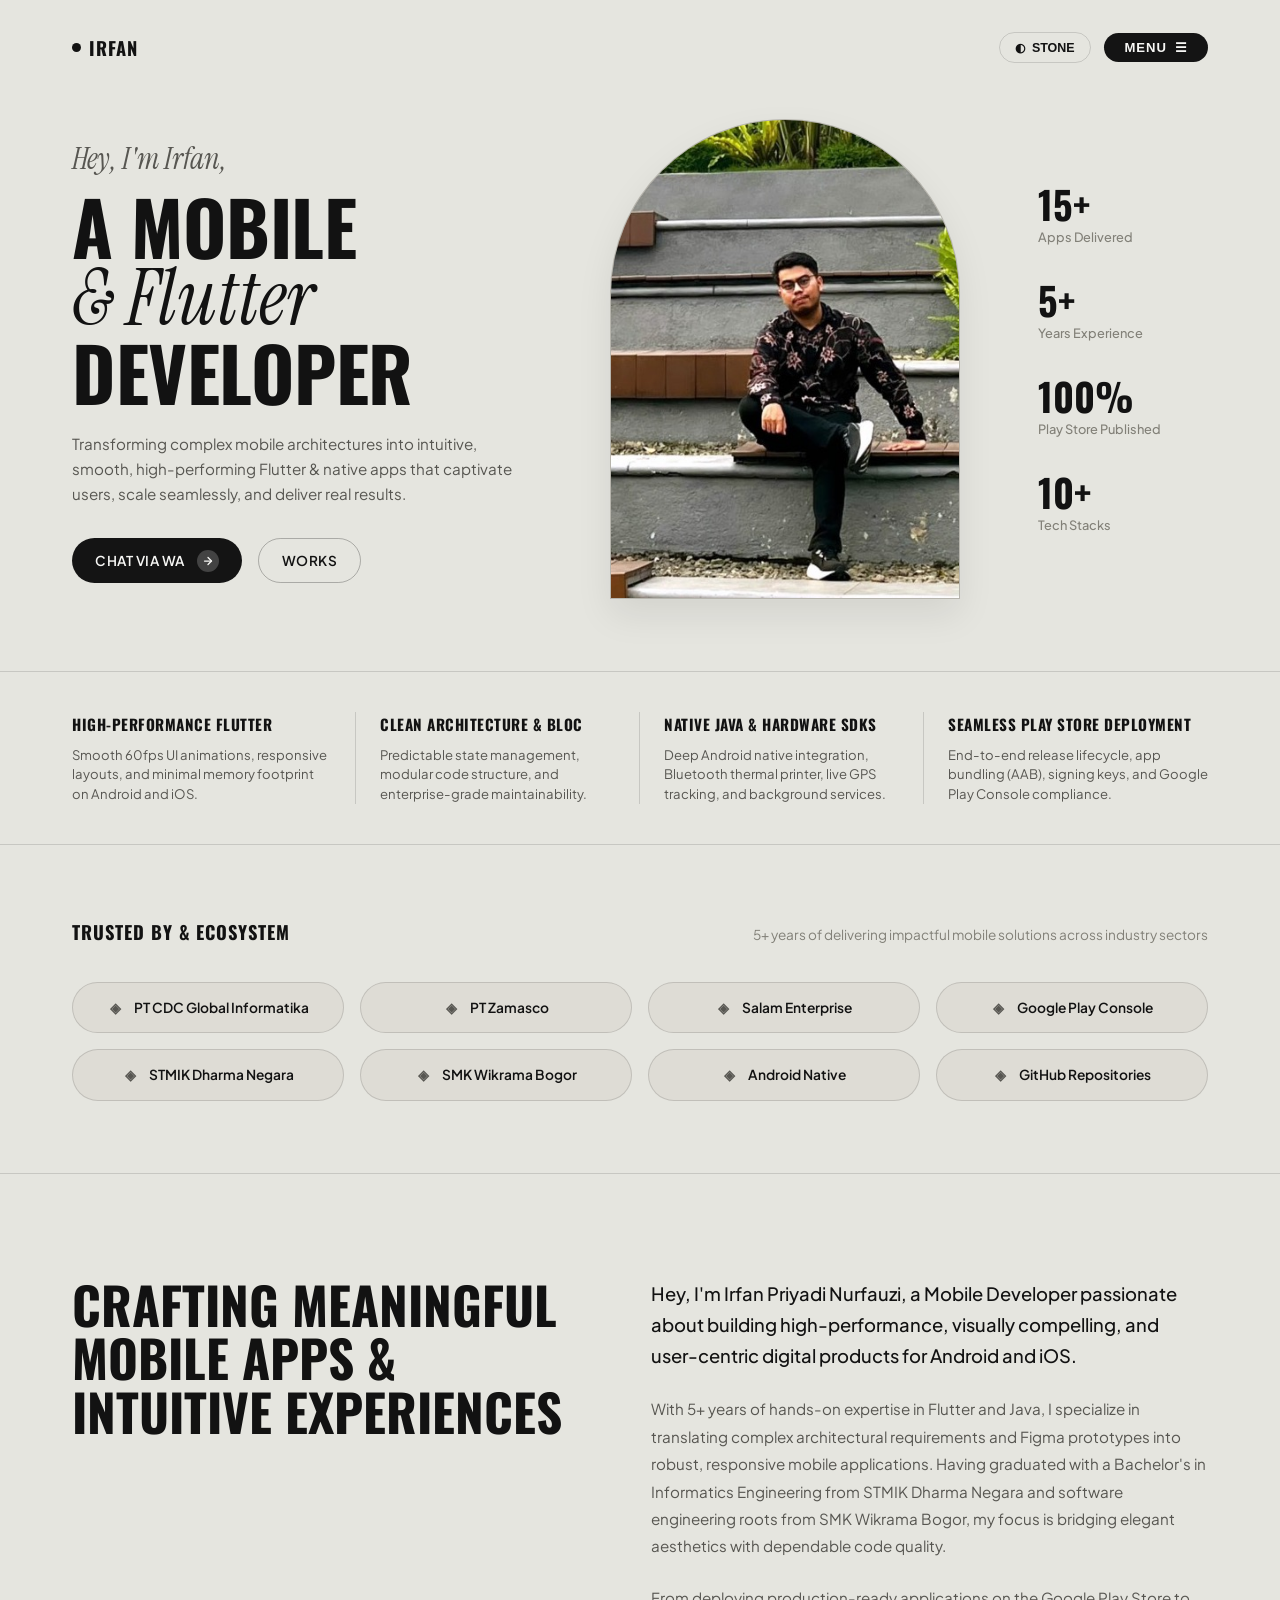
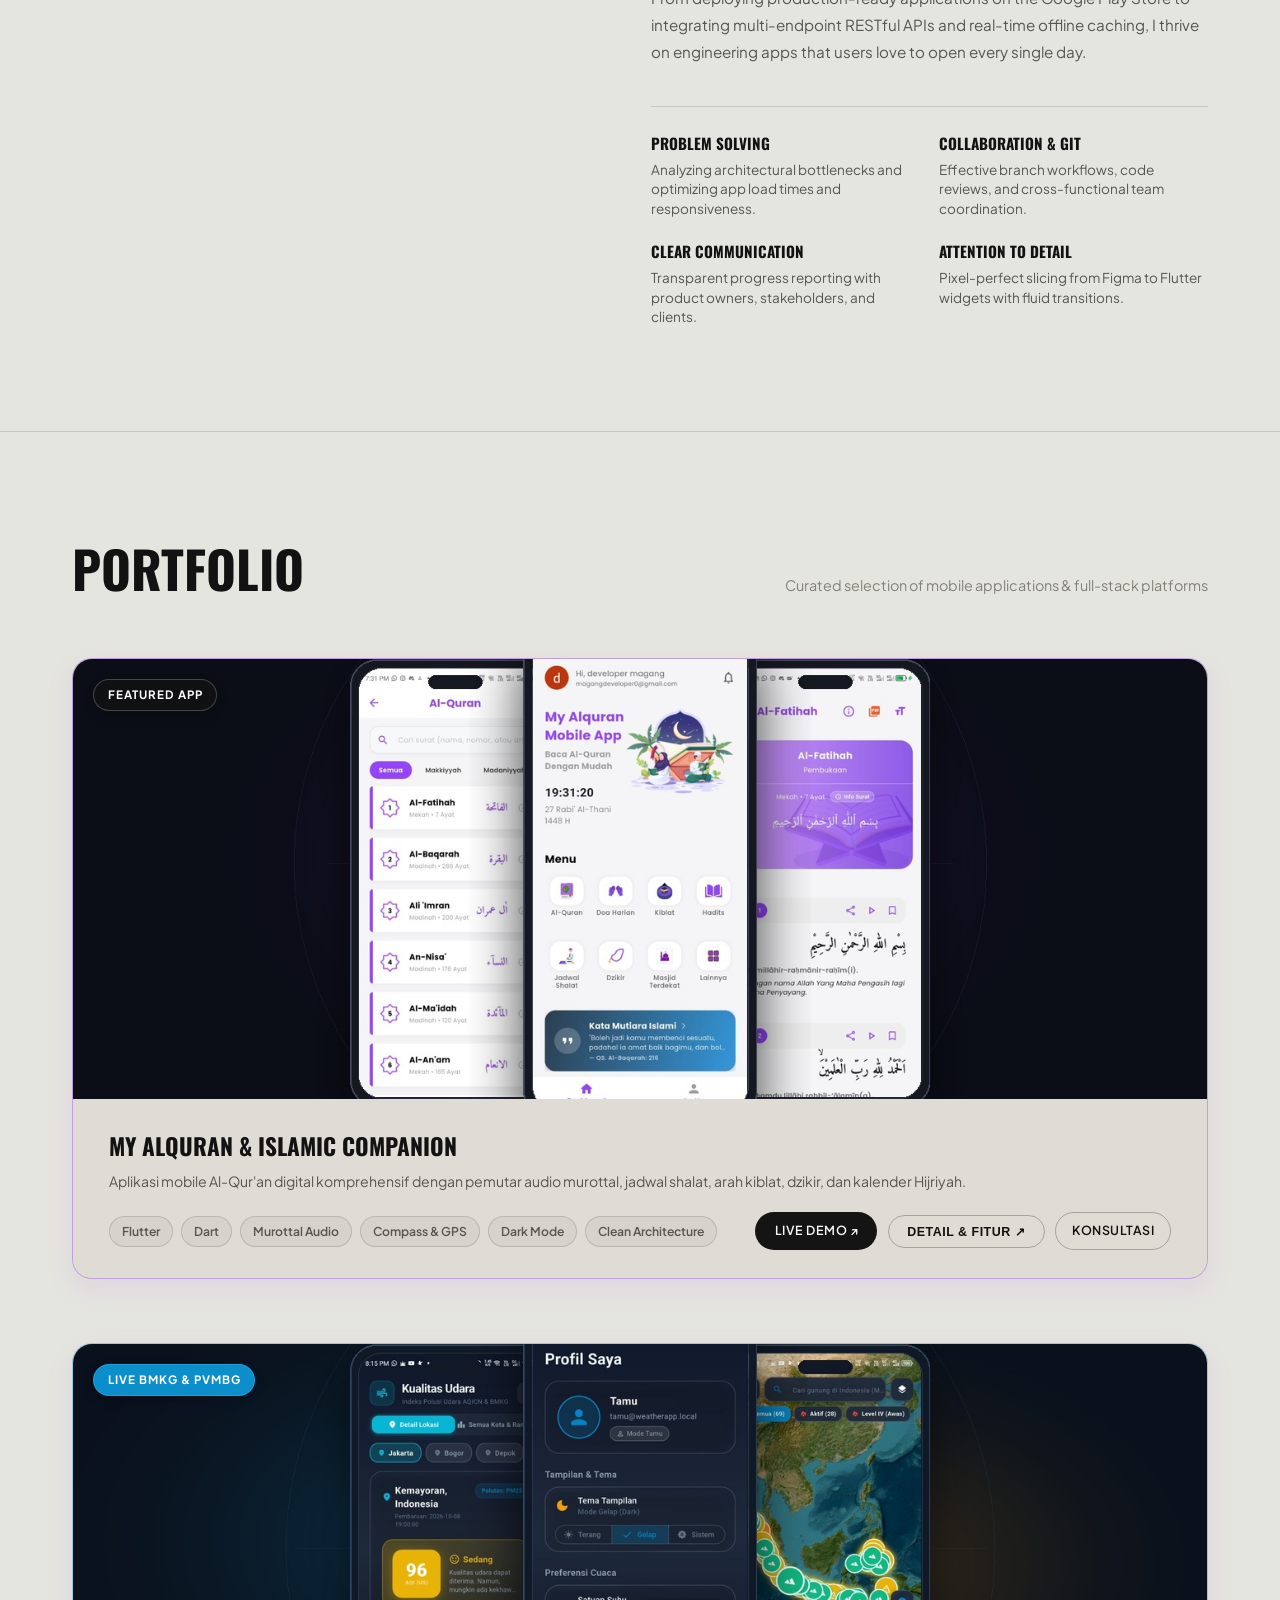
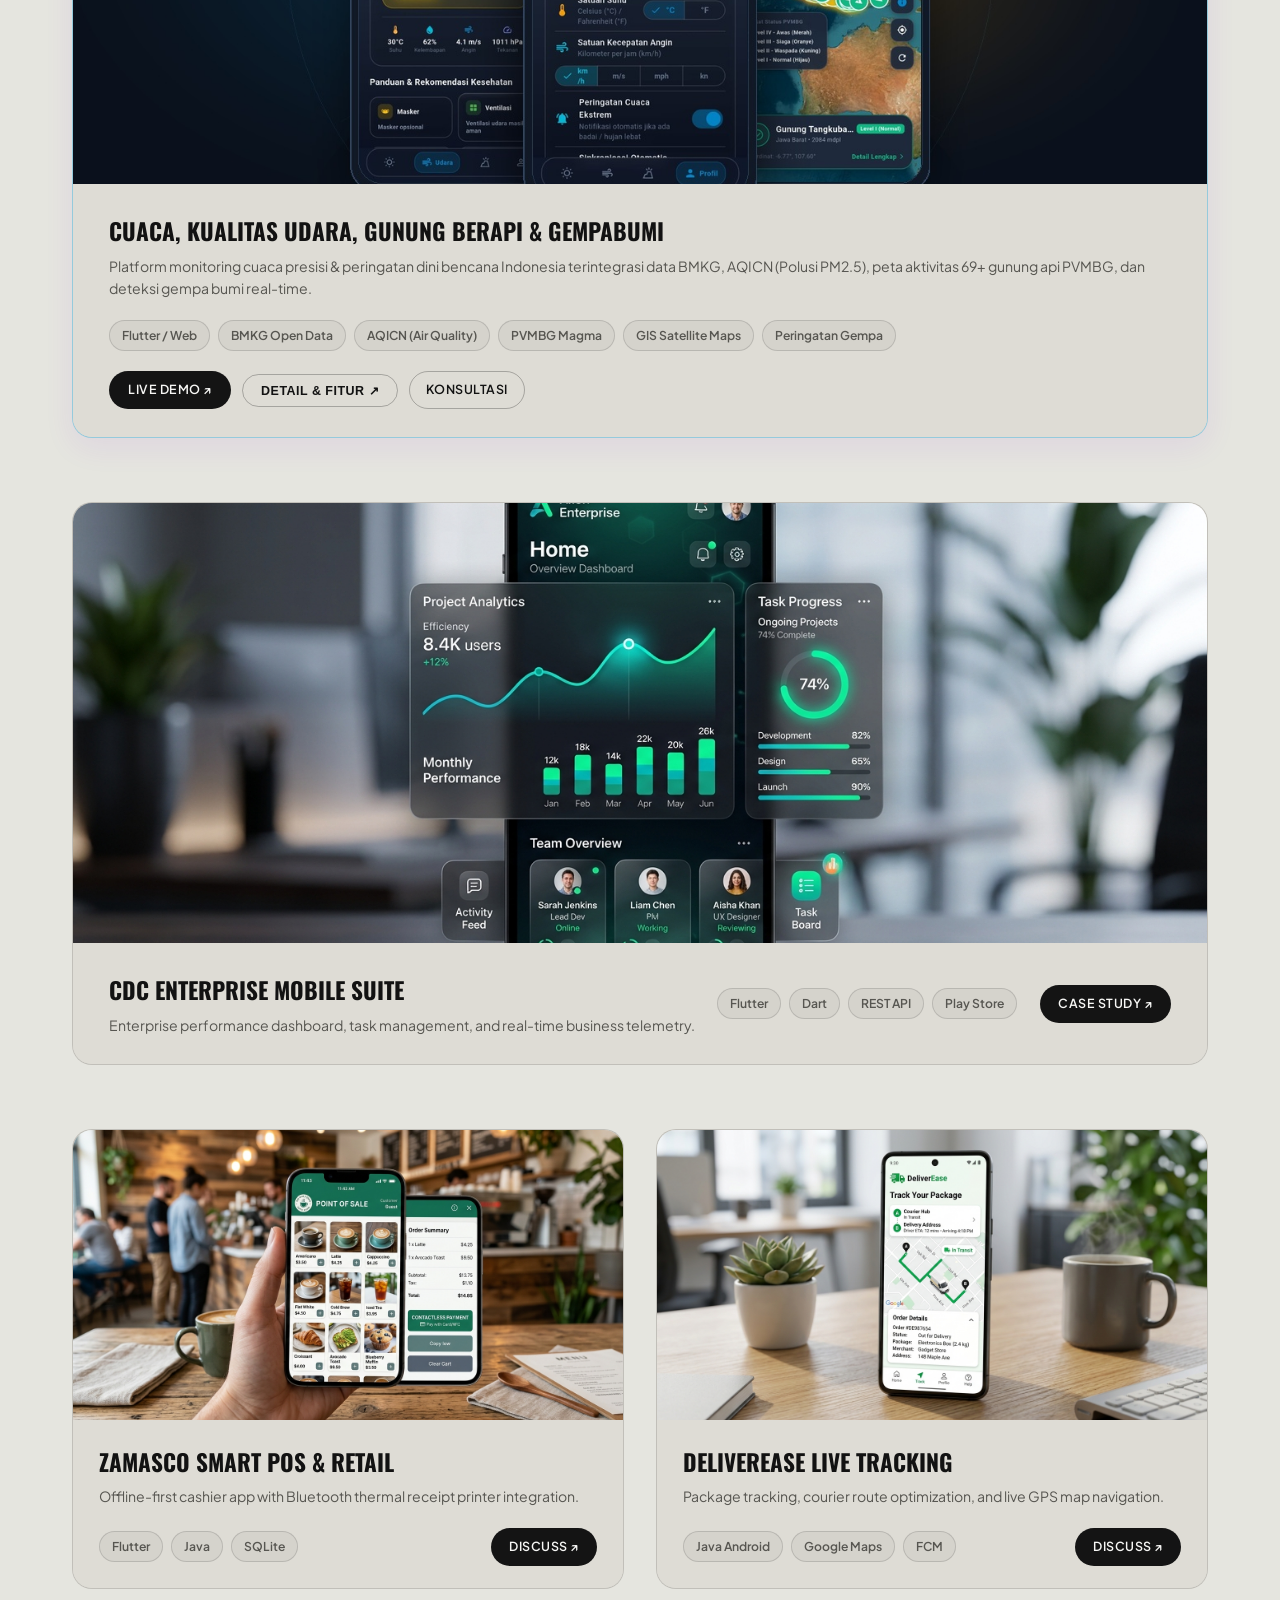
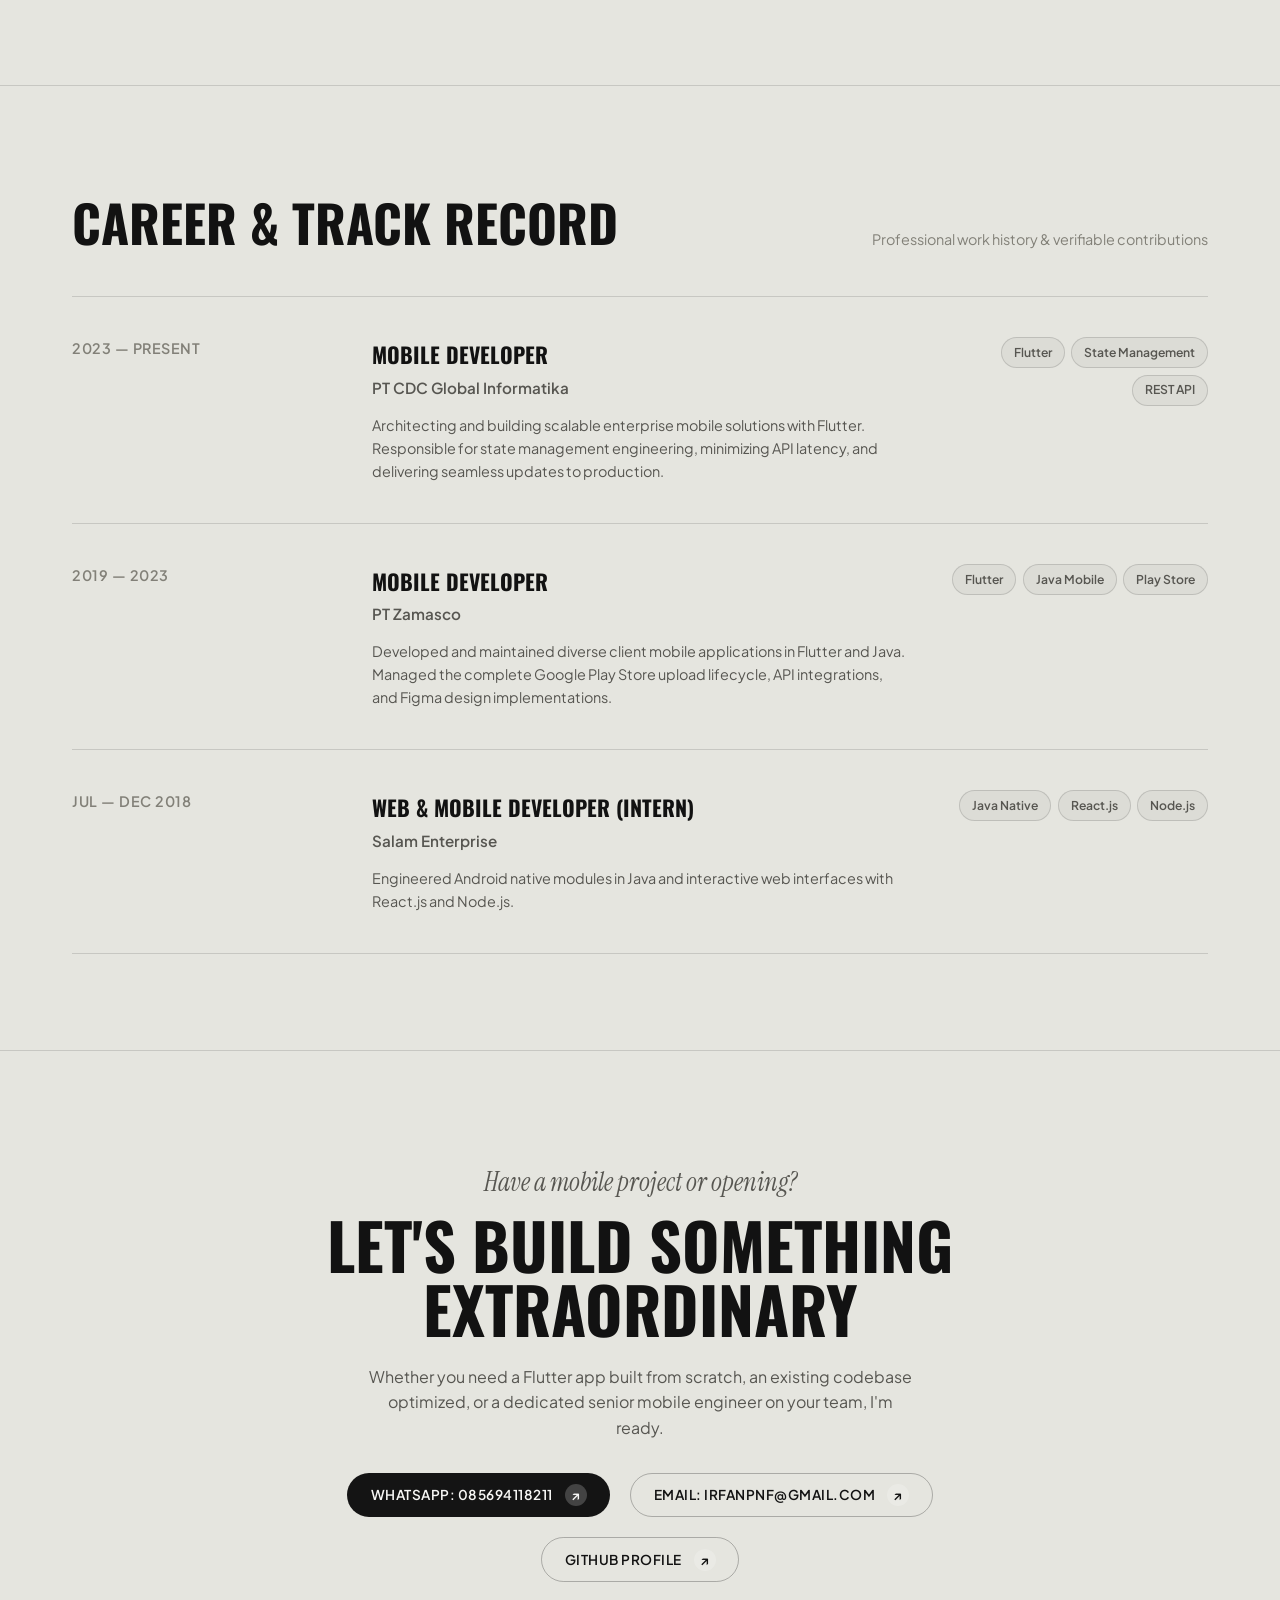
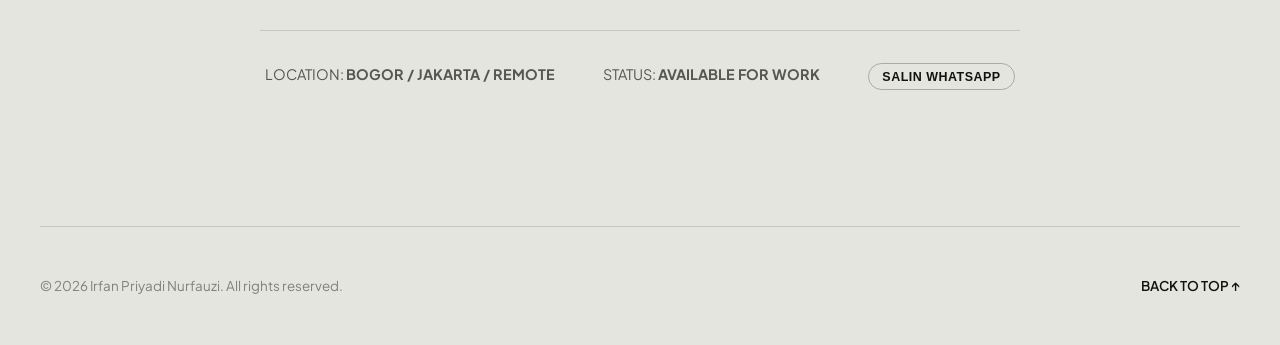
==== commit 32ae3979: "update" ====
--- a/index.html
+++ b/index.html
@@ -250,7 +250,73 @@
         </div>
 
         <div class="portfolio-cards-stack">
-          <!-- Featured Project 1: Enterprise Mobile App (Full Width) -->
+          <!-- Featured Project 1: Muslim App (My Alquran Mobile App) -->
+          <article class="editorial-project-card featured-highlight-card">
+            <div class="project-media-frame">
+              <img src="assets/images/project-muslim.jpg" alt="My Alquran - Islamic Companion Mobile App" loading="lazy">
+              <span class="project-badge-pill">FEATURED APP</span>
+            </div>
+            <div class="project-caption-bar">
+              <div class="project-caption-left">
+                <h3>MY ALQURAN &amp; ISLAMIC COMPANION</h3>
+                <p>Aplikasi mobile Al-Qur'an digital komprehensif dengan pemutar audio murottal, jadwal shalat, arah kiblat, dzikir, dan kalender Hijriyah.</p>
+              </div>
+              <div class="project-tags-group">
+                <span class="project-tag-pill">Flutter</span>
+                <span class="project-tag-pill">Dart</span>
+                <span class="project-tag-pill">Murottal Audio</span>
+                <span class="project-tag-pill">Compass &amp; GPS</span>
+                <span class="project-tag-pill">Dark Mode</span>
+                <span class="project-tag-pill">Clean Architecture</span>
+              </div>
+              <div class="project-actions-group">
+                <a href="https://irfanpriyadi21.github.io/My-Al-Quran/" target="_blank" rel="noopener noreferrer" class="pill-btn" style="padding: 0.5rem 1.15rem; font-size: 0.78rem;">
+                  <span>LIVE DEMO ↗</span>
+                </a>
+                <button type="button" class="pill-btn pill-btn-outline" id="open-muslim-modal-btn" aria-haspopup="dialog" style="padding: 0.5rem 1.15rem; font-size: 0.78rem;">
+                  <span>DETAIL &amp; FITUR ↗</span>
+                </button>
+                <a href="https://wa.me/6285694118211?text=Halo%20Irfan,%20saya%20tertarik%20dengan%20proyek%20Muslim%20App%20(My%20Alquran)%20Flutter" target="_blank" class="pill-btn pill-btn-outline" style="padding: 0.5rem 1rem; font-size: 0.78rem;">
+                  <span>KONSULTASI</span>
+                </a>
+              </div>
+            </div>
+          </article>
+
+          <!-- Featured Project 2: Weather & Disaster Monitor App -->
+          <article class="editorial-project-card featured-highlight-card" style="border-color: rgba(14, 165, 233, 0.35);">
+            <div class="project-media-frame">
+              <img src="assets/images/project-weather.jpg" alt="Indonesia Weather, Air Quality & Disaster Monitoring App" loading="lazy">
+              <span class="project-badge-pill" style="background: rgba(14, 165, 233, 0.85); border-color: rgba(56, 189, 248, 0.4);">LIVE BMKG &amp; PVMBG</span>
+            </div>
+            <div class="project-caption-bar">
+              <div class="project-caption-left">
+                <h3>CUACA, KUALITAS UDARA, GUNUNG BERAPI &amp; GEMPABUMI</h3>
+                <p>Platform monitoring cuaca presisi &amp; peringatan dini bencana Indonesia terintegrasi data BMKG, AQICN (Polusi PM2.5), peta aktivitas 69+ gunung api PVMBG, dan deteksi gempa bumi real-time.</p>
+              </div>
+              <div class="project-tags-group">
+                <span class="project-tag-pill">Flutter / Web</span>
+                <span class="project-tag-pill">BMKG Open Data</span>
+                <span class="project-tag-pill">AQICN (Air Quality)</span>
+                <span class="project-tag-pill">PVMBG Magma</span>
+                <span class="project-tag-pill">GIS Satellite Maps</span>
+                <span class="project-tag-pill">Peringatan Gempa</span>
+              </div>
+              <div class="project-actions-group">
+                <a href="https://irfanpriyadi21.github.io/weather-app/" target="_blank" rel="noopener noreferrer" class="pill-btn" style="padding: 0.5rem 1.15rem; font-size: 0.78rem;">
+                  <span>LIVE DEMO ↗</span>
+                </a>
+                <button type="button" class="pill-btn pill-btn-outline" id="open-weather-modal-btn" aria-haspopup="dialog" style="padding: 0.5rem 1.15rem; font-size: 0.78rem;">
+                  <span>DETAIL &amp; FITUR ↗</span>
+                </button>
+                <a href="https://wa.me/6285694118211?text=Halo%20Irfan,%20saya%20tertarik%20dengan%20proyek%20Weather%20%26%20Disaster%20Monitoring%20App" target="_blank" class="pill-btn pill-btn-outline" style="padding: 0.5rem 1rem; font-size: 0.78rem;">
+                  <span>KONSULTASI</span>
+                </a>
+              </div>
+            </div>
+          </article>
+
+          <!-- Featured Project 3: Enterprise Mobile App (Full Width) -->
           <article class="editorial-project-card">
             <div class="project-media-frame">
               <img src="assets/images/project-enterprise.jpg" alt="CDC Enterprise Mobile Suite" loading="lazy">
@@ -411,7 +477,7 @@
           </div>
 
           <div class="contact-meta-strip">
-            <div>LOCATION: <strong>BOGOR / BANDUNG / REMOTE</strong></div>
+            <div>LOCATION: <strong>BOGOR / JAKARTA / REMOTE</strong></div>
             <div>STATUS: <strong>AVAILABLE FOR WORK</strong></div>
             <div>
               <button id="copy-phone-btn" class="pill-btn pill-btn-outline" style="padding: 0.35rem 0.85rem; font-size: 0.78rem;">
@@ -434,6 +500,432 @@
     </div>
   </footer>
 
+  <!-- MODAL: MY ALQURAN MOBILE APP DETAIL & FEATURES -->
+  <div class="project-modal-backdrop" id="muslim-modal-backdrop" aria-hidden="true"></div>
+  <aside class="project-modal-container" id="muslim-modal" role="dialog" aria-modal="true" aria-labelledby="muslim-modal-title" aria-hidden="true">
+    <div class="project-modal-header">
+      <div class="modal-header-info">
+        <span class="modal-badge-tag">MOBILE APPLICATION &bull; FLUTTER &amp; DART</span>
+        <h2 id="muslim-modal-title" class="modal-title">MY ALQURAN &amp; ISLAMIC COMPANION APP</h2>
+        <p class="modal-subtitle">Aplikasi panduan ibadah komprehensif &amp; tilawah Al-Qur'an digital yang dirancang untuk kemudahan dan kenyamanan umat Muslim sehari-hari.</p>
+        <div style="margin-top: 0.75rem; display: flex; gap: 0.65rem; align-items: center; flex-wrap: wrap;">
+          <a href="https://irfanpriyadi21.github.io/My-Al-Quran/" target="_blank" rel="noopener noreferrer" class="pill-btn" style="padding: 0.45rem 1rem; font-size: 0.76rem; background: #7c3aed; border-color: #7c3aed; color: #fff;">
+            <span>BUKA LIVE DEMO ↗</span>
+          </a>
+          <a href="https://irfanpriyadi21.github.io/My-Al-Quran/" target="_blank" rel="noopener noreferrer" style="font-size: 0.8rem; color: var(--text-tertiary); text-decoration: underline;">
+            irfanpriyadi21.github.io/My-Al-Quran
+          </a>
+        </div>
+      </div>
+      <button class="modal-close-btn" id="muslim-modal-close-btn" aria-label="Tutup Detail Proyek">✕</button>
+    </div>
+
+    <div class="project-modal-body">
+      <!-- 1. Interactive Screen Showcase (Device Preview + Screen Switcher Tabs) -->
+      <section class="modal-showcase-section">
+        <div class="modal-showcase-grid">
+          <!-- Left Column: Phone Device Mockup -->
+          <div class="modal-phone-preview-col">
+            <div class="modal-phone-chassis">
+              <div class="phone-camera-island"></div>
+              <div class="phone-screen-wrapper">
+                <img id="modal-phone-screen-img" src="assets/images/project-muslim-dashboard.jpg" alt="Preview Layar My Alquran App" class="modal-screen-active-img">
+              </div>
+            </div>
+            <div class="phone-preview-caption" id="modal-screen-caption">
+              <strong>Layar Beranda / Dashboard</strong> &mdash; Jam digital, penanggalan Hijriyah, 8 menu cepat, dan kutipan ayat harian.
+            </div>
+          </div>
+
+          <!-- Right Column: Interactive Tabs & Screen Deep-Dive -->
+          <div class="modal-screen-tabs-col">
+            <div class="modal-tabs-header">
+              <span class="modal-section-label">PILIH TAMPILAN APLIKASI:</span>
+              <div class="modal-screen-tab-list" role="tablist">
+                <button type="button" class="screen-tab-btn active" data-screen="dashboard" role="tab" aria-selected="true">
+                  <span class="tab-icon">🕌</span>
+                  <span class="tab-label">Beranda / Dashboard</span>
+                </button>
+                <button type="button" class="screen-tab-btn" data-screen="quran-list" role="tab" aria-selected="false">
+                  <span class="tab-icon">📖</span>
+                  <span class="tab-label">Indeks Al-Qur'an</span>
+                </button>
+                <button type="button" class="screen-tab-btn" data-screen="quran-detail" role="tab" aria-selected="false">
+                  <span class="tab-icon">🎧</span>
+                  <span class="tab-label">Baca Ayat &amp; Murottal</span>
+                </button>
+                <button type="button" class="screen-tab-btn" data-screen="profile" role="tab" aria-selected="false">
+                  <span class="tab-icon">🌙</span>
+                  <span class="tab-label">Profil &amp; Dark Mode</span>
+                </button>
+              </div>
+            </div>
+
+            <!-- Dynamic Tab Content Panels -->
+            <div class="modal-tab-content-panels">
+              <!-- Panel 1: Dashboard -->
+              <div class="screen-detail-panel active" id="panel-dashboard">
+                <h4 class="panel-screen-title">Beranda Utama (Dashboard Ibadah Terpadu)</h4>
+                <p class="panel-screen-desc">
+                  Dirancang sebagai pusat aktivitas harian pengguna dengan tata letak bersih, intuitif, dan bebas distraksi, memudahkan navigasi ke seluruh fitur ibadah penting dalam satu sentuhan.
+                </p>
+                <ul class="panel-feature-list">
+                  <li><strong>Jam Digital &amp; Penanggalan Kalender Hijriyah:</strong> Menampilkan waktu lokal presisi serta tanggal kalender Islam otomatis (contoh: <em>27 Rabi' Al-Thani 1448 H</em>).</li>
+                  <li><strong>8 Menu Akses Cepat (Quick Access Grid):</strong>
+                    <div class="mini-tag-grid">
+                      <span class="mini-menu-chip">1. Al-Quran</span>
+                      <span class="mini-menu-chip">2. Doa Harian</span>
+                      <span class="mini-menu-chip">3. Arah Kiblat</span>
+                      <span class="mini-menu-chip">4. Hadits</span>
+                      <span class="mini-menu-chip">5. Jadwal Shalat</span>
+                      <span class="mini-menu-chip">6. Dzikir &amp; Tasbih</span>
+                      <span class="mini-menu-chip">7. Masjid Terdekat</span>
+                      <span class="mini-menu-chip">8. Fitur Lainnya</span>
+                    </div>
+                  </li>
+                  <li><strong>Widget "Kata Mutiara Islami":</strong> Menghadirkan ayat-ayat tadabbur Al-Qur'an harian (contoh: <em>QS. Al-Baqarah: 216</em>) untuk motivasi dan ketenangan hati pengguna.</li>
+                  <li><strong>Header Personal &amp; Notifikasi:</strong> Menyapa pengguna secara personal dengan status akun serta ikon lonceng untuk notifikasi waktu sholat dan pengingat tilawah.</li>
+                </ul>
+              </div>
+
+              <!-- Panel 2: Quran List -->
+              <div class="screen-detail-panel" id="panel-quran-list">
+                <h4 class="panel-screen-title">Katalog &amp; Indeks 114 Surah Al-Qur'an</h4>
+                <p class="panel-screen-desc">
+                  Memungkinkan eksplorasi seluruh surah Al-Qur'an dengan pencarian instan dan filter kategori tempat turunnya wahyu, mempermudah pengguna menemukan surat yang ingin dibaca.
+                </p>
+                <ul class="panel-feature-list">
+                  <li><strong>Pencarian Cerdas (Live Search):</strong> Fitur filter cepat berdasarkan nama surah, nomor surat, maupun terjemahan/arti surat.</li>
+                  <li><strong>Filter Kategori Surah:</strong> Tab pengelompokan surah <em>Semua</em>, <em>Makkiyyah</em>, dan <em>Madaniyyah</em>.</li>
+                  <li><strong>Ornamen Lencana Bintang Islami:</strong> Nomor urut surah dihiasi ornamen bintang segi delapan (Islamic Octagram star badge) dengan aksen warna ungu yang anggun.</li>
+                  <li><strong>Info Metadata Surah:</strong> Setiap kartu surah memuat nama latin, kaligrafi Arab resmi (misal: الفاتحة, البقرة, آل عمران), tempat turun surat, dan total jumlah ayat.</li>
+                  <li><strong>Kontrol Ukuran Teks ("TT"):</strong> Tombol penyesuai ukuran font langsung dari bar judul untuk kenyamanan pembaca.</li>
+                </ul>
+              </div>
+
+              <!-- Panel 3: Quran Detail -->
+              <div class="screen-detail-panel" id="panel-quran-detail">
+                <h4 class="panel-screen-title">Baca Ayat &amp; Pemutar Audio Murottal (Surat View)</h4>
+                <p class="panel-screen-desc">
+                  Pengalaman membaca Al-Qur'an digital yang imersif dan terstruktur dengan penyajian teks Arab berkualitas tinggi, transliterasi Latin, terjemahan resmi, serta audio qari merdu per ayat.
+                </p>
+                <ul class="panel-feature-list">
+                  <li><strong>Header Surah Eksklusif:</strong> Banner gradien ungu dengan kaligrafi Basmalah, informasi tempat turun, total ayat, dan tombol <em>ⓘ Info Surat</em> untuk melihat asbabun nuzul dan latar belakang.</li>
+                  <li><strong>Tiga Lapisan Pembacaan per Ayat:</strong>
+                    Teks Arab beresolusi tinggi yang nyaman dibaca, transliterasi Latin (fonetik bacaan), serta terjemahan bahasa Indonesia resmi Kemenag.
+                  </li>
+                  <li><strong>Fitur Interaktif per Ayat:</strong>
+                    <div class="mini-tag-grid">
+                      <span class="mini-menu-chip">Pemutar Murottal Audio per Ayat</span>
+                      <span class="mini-menu-chip">Bagikan Ayat (Share Teks)</span>
+                      <span class="mini-menu-chip">Bookmark / Penanda Bacaan Terakhir</span>
+                    </div>
+                  </li>
+                  <li><strong>Mode Baca Mushaf PDF:</strong> Ikon akses cepat untuk menampilkan versi PDF atau mushaf cetak standar.</li>
+                </ul>
+              </div>
+
+              <!-- Panel 4: Profile -->
+              <div class="screen-detail-panel" id="panel-profile">
+                <h4 class="panel-screen-title">Profil Pengguna &amp; Preferensi Aplikasi</h4>
+                <p class="panel-screen-desc">
+                  Pusat kustomisasi pengalaman pengguna yang mencakup pengaturan tema visual, bahasa antarmuka, privasi, dan akun pengguna.
+                </p>
+                <ul class="panel-feature-list">
+                  <li><strong>Dukungan Dark Mode (Mode Gelap):</strong> Toggle sakelar instan untuk beralih antara tema terang dan tema gelap yang ramah mata saat membaca di malam hari atau ruangan temaram.</li>
+                  <li><strong>Pengaturan Multi-Bahasa:</strong> Dukungan lokalisasi bahasa (Bahasa Indonesia) untuk seluruh teks navigasi aplikasi.</li>
+                  <li><strong>Manajemen Profil &amp; Akun:</strong> Informasi akun pengguna (nama, email, inisial avatar) untuk sinkronisasi bookmark dan riwayat bacaan.</li>
+                  <li><strong>Kebijakan Privasi &amp; Tentang Aplikasi:</strong> Menjamin transparansi penggunaan sensor lokasi/GPS hanya untuk kebutuhan perhitungan kiblat dan jadwal sholat.</li>
+                </ul>
+              </div>
+            </div>
+          </div>
+        </div>
+      </section>
+
+      <!-- 2. Technical Architecture & Engineering Pillars -->
+      <section class="modal-arch-section">
+        <h3 class="modal-section-title">ARSITEKTUR TEKNIS &amp; HIGHLIGHT IMPLEMENTASI</h3>
+        <div class="modal-arch-grid">
+          <div class="modal-arch-card">
+            <div class="arch-card-header">
+              <span class="arch-icon">🏛️</span>
+              <h4>CLEAN ARCHITECTURE &amp; BLOC</h4>
+            </div>
+            <p>
+              Struktur kode modular memisahkan Data Layer (API &amp; Local DB), Domain Layer (Use Cases), dan Presentation Layer. Menggunakan BLoC untuk alur state management yang predictable, testable, dan reaktif.
+            </p>
+          </div>
+
+          <div class="modal-arch-card">
+            <div class="arch-card-header">
+              <span class="arch-icon">⚡</span>
+              <h4>OFFLINE-FIRST &amp; SQLITE CACHING</h4>
+            </div>
+            <p>
+              Seluruh basis data ayat Al-Qur'an, terjemahan, dan bookmark di-cache secara lokal ke dalam SQLite database. Memungkinkan pengguna membaca seluruh surah tanpa buffering maupun ketergantungan koneksi internet.
+            </p>
+          </div>
+
+          <div class="modal-arch-card">
+            <div class="arch-card-header">
+              <span class="arch-icon">🧭</span>
+              <h4>SENSOR KOMPAS &amp; GPS REAL-TIME</h4>
+            </div>
+            <p>
+              Integrasi sensor magnetometer perangkat dan GPS geolocator untuk menghitung azimut sudut Kiblat ke arah Ka'bah di Mekkah secara akurat, serta menentukan jadwal shalat 5 waktu otomatis berdasarkan koordinat bujur-lintang.
+            </p>
+          </div>
+
+          <div class="modal-arch-card">
+            <div class="arch-card-header">
+              <span class="arch-icon">🎧</span>
+              <h4>AUDIO STREAMING ENGINE</h4>
+            </div>
+            <p>
+              Pemutar audio Murottal qari per ayat dengan manajemen audio playback state yang presisi, mendukung background audio session, kontrol pause/resume yang responsif, dan konsumsi baterai yang efisien.
+            </p>
+          </div>
+        </div>
+      </section>
+
+      <!-- 3. Tech Stack Badges & Specifications -->
+      <section class="modal-specs-section">
+        <h3 class="modal-section-title">TEKNOLOGI &amp; DEPENDENSI UTAMA</h3>
+        <div class="modal-specs-badges">
+          <div class="spec-pill"><strong>Framework:</strong> Flutter 3.x (Dart 3.x)</div>
+          <div class="spec-pill"><strong>State Management:</strong> flutter_bloc / Provider</div>
+          <div class="spec-pill"><strong>Local Database:</strong> SQLite (sqflite) &amp; SharedPreferences</div>
+          <div class="spec-pill"><strong>Audio Engine:</strong> just_audio / audioplayers</div>
+          <div class="spec-pill"><strong>Sensors &amp; GPS:</strong> geolocator &amp; sensors_plus</div>
+          <div class="spec-pill"><strong>Typography:</strong> Google Fonts Arabic &amp; IndoPak Unicode</div>
+          <div class="spec-pill"><strong>Theming:</strong> Custom Material 3 Dark &amp; Light Engine</div>
+        </div>
+      </section>
+    </div>
+
+    <div class="project-modal-footer">
+      <div class="modal-footer-left">
+        <span>Tertarik mendiskusikan atau mencoba aplikasi langsung?</span>
+      </div>
+      <div class="modal-footer-actions">
+        <a href="https://irfanpriyadi21.github.io/My-Al-Quran/" target="_blank" rel="noopener noreferrer" class="pill-btn" style="background: #7c3aed; border-color: #7c3aed; color: #fff;">
+          <span>BUKA LIVE DEMO ↗</span>
+        </a>
+        <a href="https://wa.me/6285694118211?text=Halo%20Irfan,%20saya%20tertarik%20dengan%20proyek%20Muslim%20App%20(My%20Alquran)%20Flutter" target="_blank" class="pill-btn pill-btn-outline">
+          <span>KONSULTASI VIA WHATSAPP ↗</span>
+        </a>
+        <button type="button" class="pill-btn pill-btn-outline" id="muslim-modal-close-footer-btn">
+          <span>TUTUP</span>
+        </button>
+      </div>
+    </div>
+  </aside>
+
+  <!-- MODAL: WEATHER & DISASTER MONITORING APP DETAIL & FEATURES -->
+  <div class="project-modal-backdrop" id="weather-modal-backdrop" aria-hidden="true"></div>
+  <aside class="project-modal-container" id="weather-modal" role="dialog" aria-modal="true" aria-labelledby="weather-modal-title" aria-hidden="true">
+    <div class="project-modal-header">
+      <div class="modal-header-info">
+        <span class="modal-badge-tag" style="color: #0284c7;">EARLY WARNING &amp; DISASTER INTELLIGENCE &bull; FLUTTER / WEB</span>
+        <h2 id="weather-modal-title" class="modal-title">PANTAUAN CUACA, KUALITAS UDARA, GUNUNG BERAPI &amp; GEMPABUMI</h2>
+        <p class="modal-subtitle">Aplikasi pemantauan cuaca hiperlokal, kualitas udara (AQI), status vulkanologi PVMBG, dan deteksi bencana terpadu secara real-time di seluruh Indonesia.</p>
+        <div style="margin-top: 0.75rem; display: flex; gap: 0.65rem; align-items: center; flex-wrap: wrap;">
+          <a href="https://irfanpriyadi21.github.io/weather-app/" target="_blank" rel="noopener noreferrer" class="pill-btn" style="padding: 0.45rem 1rem; font-size: 0.76rem; background: #0284c7; border-color: #0284c7; color: #fff;">
+            <span>BUKA LIVE DEMO ↗</span>
+          </a>
+          <a href="https://irfanpriyadi21.github.io/weather-app/" target="_blank" rel="noopener noreferrer" style="font-size: 0.8rem; color: var(--text-tertiary); text-decoration: underline;">
+            irfanpriyadi21.github.io/weather-app
+          </a>
+        </div>
+      </div>
+      <button class="modal-close-btn" id="weather-modal-close-btn" aria-label="Tutup Detail Proyek">✕</button>
+    </div>
+
+    <div class="project-modal-body">
+      <!-- 1. Interactive Screen Showcase -->
+      <section class="modal-showcase-section">
+        <div class="modal-showcase-grid">
+          <!-- Left Column: Phone Device Mockup -->
+          <div class="modal-phone-preview-col">
+            <div class="modal-phone-chassis" style="border-color: #1e293b;">
+              <div class="phone-camera-island"></div>
+              <div class="phone-screen-wrapper">
+                <img id="weather-modal-phone-screen-img" src="assets/images/project-weather-dashboard.jpg" alt="Preview Layar Weather App" class="modal-screen-active-img">
+              </div>
+            </div>
+            <div class="phone-preview-caption" id="weather-modal-screen-caption">
+              <strong>Layar Perkiraan Cuaca &amp; BMKG</strong> &mdash; Suhu real-time 30°C, peringatan dini BMKG, kelembapan, angin, UV, dan radar kebencanaan.
+            </div>
+          </div>
+
+          <!-- Right Column: Interactive Tabs & Screen Deep-Dive -->
+          <div class="modal-screen-tabs-col">
+            <div class="modal-tabs-header">
+              <span class="modal-section-label">PILIH TAMPILAN FITUR:</span>
+              <div class="modal-screen-tab-list" role="tablist">
+                <button type="button" class="weather-tab-btn active" data-weather-screen="dashboard" role="tab" aria-selected="true">
+                  <span class="tab-icon">☀️</span>
+                  <span class="tab-label">Cuaca &amp; Peringatan BMKG</span>
+                </button>
+                <button type="button" class="weather-tab-btn" data-weather-screen="airquality" role="tab" aria-selected="false">
+                  <span class="tab-icon">💨</span>
+                  <span class="tab-label">Kualitas Udara (AQI)</span>
+                </button>
+                <button type="button" class="weather-tab-btn" data-weather-screen="volcano" role="tab" aria-selected="false">
+                  <span class="tab-icon">🌋</span>
+                  <span class="tab-label">Peta Gunung Berapi</span>
+                </button>
+              </div>
+            </div>
+
+            <!-- Dynamic Tab Content Panels -->
+            <div class="modal-tab-content-panels">
+              <!-- Panel 1: Cuaca & BMKG -->
+              <div class="weather-detail-panel active" id="weather-panel-dashboard">
+                <h4 class="panel-screen-title">Perkiraan Cuaca Presisi &amp; Peringatan Dini BMKG</h4>
+                <p class="panel-screen-desc">
+                  Menyajikan data cuaca akurat berbasis geolokasi pengguna dengan integrasi API resmi BMKG untuk memantau kondisi atmosfer secara langsung dan mendeteksi potensi cuaca ekstrem.
+                </p>
+                <ul class="panel-feature-list">
+                  <li><strong>Metrik Cuaca Lengkap:</strong> Suhu aktual (30°C), "Terasa seperti" (35°C), Kelembapan udara (66%), Kecepatan angin (3 km/h), dan Indeks Radiasi UV harian.</li>
+                  <li><strong>Banner Peringatan Dini BMKG Aktif:</strong> Deteksi real-time wilayah berpotensi cuaca ekstrem (contoh: <em>Peringatan 5 Wilayah &mdash; Hujan Lebat disertai Petir di Aceh</em>).</li>
+                  <li><strong>Radar Pintasan Kebencanaan Nasional:</strong>
+                    <div class="mini-tag-grid">
+                      <span class="mini-menu-chip" style="color: #f87171;">🔥 Titik Panas (Karhutla)</span>
+                      <span class="mini-menu-chip" style="color: #fb923c;">🌍 Gempa Bumi (M ≥ 5.0)</span>
+                      <span class="mini-menu-chip" style="color: #facc15;">⚠️ Peringatan Cuaca Ekstrem</span>
+                      <span class="mini-menu-chip" style="color: #f472b6;">🌋 Gunung Api (PVMBG Magma)</span>
+                    </div>
+                  </li>
+                  <li><strong>Berita &amp; Buletin Meteorologi:</strong> Feed informasi dan edukasi kebencanaan resmi BMKG langsung ke genggaman pengguna.</li>
+                </ul>
+              </div>
+
+              <!-- Panel 2: Air Quality -->
+              <div class="weather-detail-panel" id="weather-panel-airquality">
+                <h4 class="panel-screen-title">Indeks Kualitas Udara (AQI - Air Quality Index)</h4>
+                <p class="panel-screen-desc">
+                  Pemantauan tingkat polusi udara berbasis stasiun pengukur AQICN dan BMKG dengan analisis konsentrasi partikel mikro berbahaya (PM2.5) serta panduan proteksi kesehatan.
+                </p>
+                <ul class="panel-feature-list">
+                  <li><strong>Indeks Polusi AQI US &amp; Kategori Warna:</strong> Skor AQI real-time (contoh: <em>96 AQI &mdash; Kategori Sedang</em>) dengan indikator visual berkode warna standar internasional.</li>
+                  <li><strong>Multi-Kota &amp; Ranking Kualitas Udara:</strong> Fitur perbandingan polusi udara antar wilayah (Jakarta, Bogor, Depok, dan kota-kota besar lainnya).</li>
+                  <li><strong>Parameter Fisika Udara:</strong> Menampilkan suhu lingkungan, kelembapan relatif, kecepatan angin, serta tekanan atmosfer (1011 hPa).</li>
+                  <li><strong>Panduan &amp; Rekomendasi Kesehatan Cerdas:</strong>
+                    <div class="mini-tag-grid">
+                      <span class="mini-menu-chip">😷 Rekomendasi Masker (Wajib / Opsional)</span>
+                      <span class="mini-menu-chip">🪟 Panduan Ventilasi Ruangan</span>
+                      <span class="mini-menu-chip">🏃 Saran Aktivitas Luar Ruangan</span>
+                    </div>
+                  </li>
+                </ul>
+              </div>
+
+              <!-- Panel 3: Volcano & Earthquake -->
+              <div class="weather-detail-panel" id="weather-panel-volcano">
+                <h4 class="panel-screen-title">Peta Satelit Aktivitas Gunung Berapi &amp; Gempa Bumi</h4>
+                <p class="panel-screen-desc">
+                  Pemetaan visual interaktif berbasis citra satelit resolusi tinggi untuk memantau 69+ gunung api di seluruh gugusan kepulauan Indonesia sesuai data pos pengamatan PVMBG Badan Geologi.
+                </p>
+                <ul class="panel-feature-list">
+                  <li><strong>Klasifikasi 4 Tingkat Status PVMBG:</strong>
+                    <div class="mini-tag-grid">
+                      <span class="mini-menu-chip" style="color: #22c55e;">🟢 Level I &bull; Normal</span>
+                      <span class="mini-menu-chip" style="color: #eab308;">🟡 Level II &bull; Waspada</span>
+                      <span class="mini-menu-chip" style="color: #f97316;">🟠 Level III &bull; Siaga</span>
+                      <span class="mini-menu-chip" style="color: #ef4444;">🔴 Level IV &bull; Awas</span>
+                    </div>
+                  </li>
+                  <li><strong>Peta Interaktif GIS &amp; Titik Koordinat:</strong> Filter status gunung aktif (28 gunung api aktif), pencarian nama gunung, dan penanda visual glowing marker.</li>
+                  <li><strong>Notifikasi VONA (Aviation):</strong> Menampilkan status abu vulkanik untuk keselamatan penerbangan (contoh: <em>VONA Notifikasi Terbit &mdash; Gunung Anak Krakatau / Tangkuban Parahu</em>).</li>
+                  <li><strong>Zona Radius Bahaya &amp; Gempa:</strong> Radius aman kawah puncak (1.5 - 3 km), elevasi ketinggian (mdpl), serta integrasi katalog gempa tektonik &amp; vulkanik.</li>
+                </ul>
+              </div>
+            </div>
+          </div>
+        </div>
+      </section>
+
+      <!-- 2. Technical Architecture & Data Pipeline -->
+      <section class="modal-arch-section">
+        <h3 class="modal-section-title">ARSITEKTUR TEKNIS &amp; INTEGRASI MULTI-ENDPOINT</h3>
+        <div class="modal-arch-grid">
+          <div class="modal-arch-card">
+            <div class="arch-card-header">
+              <span class="arch-icon">🛰️</span>
+              <h4>INTEGRASI BMKG &amp; PVMBG API</h4>
+            </div>
+            <p>
+              Sinkronisasi data real-time dengan Open Data BMKG (prakiraan cuaca, gempa M ≥ 5.0, radar cuaca) serta feed resmi PVMBG Magma Indonesia untuk status erupsi vulkanik terkini.
+            </p>
+          </div>
+
+          <div class="modal-arch-card">
+            <div class="arch-card-header">
+              <span class="arch-icon">💨</span>
+              <h4>AQICN SENSOR INTELLIGENCE</h4>
+            </div>
+            <p>
+              Pengolahan data stasiun kualitas udara dunia (AQICN) untuk menghitung indeks partikel PM2.5 &amp; PM10, menghasilkan rekomendasi kesehatan preventif secara otomatis.
+            </p>
+          </div>
+
+          <div class="modal-arch-card">
+            <div class="arch-card-header">
+              <span class="arch-icon">🗺️</span>
+              <h4>GIS SATELLITE MAPPING LAYER</h4>
+            </div>
+            <p>
+              Rendering peta geospasial interaktif menggunakan tiles satelit berkecepatan tinggi dengan clustering marker 69+ titik gunung api dan kalkulasi radius bahaya kawah presisi.
+            </p>
+          </div>
+
+          <div class="modal-arch-card">
+            <div class="arch-card-header">
+              <span class="arch-icon">⚡</span>
+              <h4>DARK MODE &amp; OFFLINE-READY CACHE</h4>
+            </div>
+            <p>
+              Antarmuka bernuansa dark slate modern dengan konsumsi baterai rendah (AMOLED friendly), didukung caching lokal agar informasi darurat terakhir tetap dapat dibaca tanpa internet.
+            </p>
+          </div>
+        </div>
+      </section>
+
+      <!-- 3. Tech Specs -->
+      <section class="modal-specs-section">
+        <h3 class="modal-section-title">TEKNOLOGI &amp; SUMBER DATA</h3>
+        <div class="modal-specs-badges">
+          <div class="spec-pill"><strong>Framework:</strong> Flutter / Modern Web</div>
+          <div class="spec-pill"><strong>Weather Data:</strong> BMKG Open Data &amp; OpenWeather</div>
+          <div class="spec-pill"><strong>Air Quality:</strong> AQICN API (PM2.5 / PM10)</div>
+          <div class="spec-pill"><strong>Volcanology:</strong> PVMBG Magma Indonesia &amp; VONA</div>
+          <div class="spec-pill"><strong>Map Engine:</strong> Interactive GIS Satellite Layer</div>
+          <div class="spec-pill"><strong>Theming:</strong> Dark Slate Cyberpunk UI</div>
+          <div class="spec-pill"><strong>Deploy:</strong> GitHub Pages Hosted</div>
+        </div>
+      </section>
+    </div>
+
+    <div class="project-modal-footer">
+      <div class="modal-footer-left">
+        <span>Coba aplikasi live sekarang atau diskusikan kebutuhan integrasi data serupa:</span>
+      </div>
+      <div class="modal-footer-actions">
+        <a href="https://irfanpriyadi21.github.io/weather-app/" target="_blank" rel="noopener noreferrer" class="pill-btn" style="background: #0284c7; border-color: #0284c7; color: #fff;">
+          <span>BUKA LIVE DEMO ↗</span>
+        </a>
+        <a href="https://wa.me/6285694118211?text=Halo%20Irfan,%20saya%20tertarik%20dengan%20proyek%20Weather%20%26%20Disaster%20Monitoring%20App" target="_blank" class="pill-btn pill-btn-outline">
+          <span>KONSULTASI VIA WHATSAPP ↗</span>
+        </a>
+        <button type="button" class="pill-btn pill-btn-outline" id="weather-modal-close-footer-btn">
+          <span>TUTUP</span>
+        </button>
+      </div>
+    </div>
+  </aside>
+
   <!-- Toast Notification -->
   <div class="toast" id="toast">Tersalin ke clipboard</div>
 
--- a/style.css
+++ b/style.css
@@ -737,6 +737,47 @@
 
 [data-theme="dark"] .project-tag-pill {
   background: rgba(255, 255, 255, 0.05);
+}
+
+.project-actions-group {
+  display: flex;
+  align-items: center;
+  gap: 0.65rem;
+  flex-wrap: wrap;
+}
+
+.project-badge-pill {
+  position: absolute;
+  top: 1.25rem;
+  left: 1.25rem;
+  background: rgba(18, 18, 18, 0.78);
+  backdrop-filter: blur(8px);
+  -webkit-backdrop-filter: blur(8px);
+  color: #ffffff;
+  font-size: 0.72rem;
+  font-weight: 700;
+  letter-spacing: 1px;
+  padding: 0.35rem 0.85rem;
+  border-radius: var(--radius-pill);
+  border: 1px solid rgba(255, 255, 255, 0.22);
+  text-transform: uppercase;
+  z-index: 2;
+  box-shadow: 0 4px 12px rgba(0, 0, 0, 0.15);
+}
+
+[data-theme="dark"] .project-badge-pill {
+  background: rgba(255, 255, 255, 0.15);
+  border-color: rgba(255, 255, 255, 0.3);
+}
+
+.featured-highlight-card {
+  border: 1px solid rgba(138, 43, 226, 0.35);
+  box-shadow: 0 10px 30px rgba(138, 43, 226, 0.08);
+}
+
+[data-theme="dark"] .featured-highlight-card {
+  border: 1px solid rgba(168, 85, 247, 0.3);
+  box-shadow: 0 10px 30px rgba(168, 85, 247, 0.12);
 }
 
 /* Secondary 2-Column Projects */
@@ -1000,3 +1041,491 @@
     padding: 1.25rem;
   }
 }
+
+/* ==========================================================================
+   PROJECT DETAIL MODAL & INTERACTIVE SHOWCASE
+   ========================================================================== */
+.project-modal-backdrop {
+  position: fixed;
+  top: 0;
+  left: 0;
+  width: 100vw;
+  height: 100vh;
+  background: rgba(10, 12, 16, 0.75);
+  backdrop-filter: blur(8px);
+  -webkit-backdrop-filter: blur(8px);
+  z-index: 998;
+  opacity: 0;
+  visibility: hidden;
+  transition: opacity 0.35s ease, visibility 0.35s ease;
+}
+
+.project-modal-backdrop.open {
+  opacity: 1;
+  visibility: visible;
+}
+
+.project-modal-container {
+  position: fixed;
+  top: 50%;
+  left: 50%;
+  transform: translate(-50%, -48%) scale(0.97);
+  width: 94%;
+  max-width: 1100px;
+  max-height: 90vh;
+  background: var(--bg-surface);
+  border: 1px solid var(--border-strong);
+  border-radius: 24px;
+  box-shadow: 0 30px 70px rgba(0, 0, 0, 0.35);
+  z-index: 999;
+  opacity: 0;
+  visibility: hidden;
+  display: flex;
+  flex-direction: column;
+  overflow: hidden;
+  transition: all 0.35s cubic-bezier(0.16, 1, 0.3, 1);
+}
+
+.project-modal-container.open {
+  transform: translate(-50%, -50%) scale(1);
+  opacity: 1;
+  visibility: visible;
+}
+
+/* Modal Header */
+.project-modal-header {
+  padding: 1.75rem 2.25rem 1.25rem;
+  display: flex;
+  align-items: flex-start;
+  justify-content: space-between;
+  gap: 1.5rem;
+  border-bottom: 1px solid var(--border-hairline);
+  background: var(--bg-surface);
+}
+
+.modal-badge-tag {
+  display: inline-block;
+  font-size: 0.72rem;
+  font-weight: 700;
+  letter-spacing: 1.2px;
+  text-transform: uppercase;
+  color: var(--text-tertiary);
+  margin-bottom: 0.35rem;
+}
+
+.modal-title {
+  font-family: var(--font-display);
+  font-size: clamp(1.4rem, 2.8vw, 1.9rem);
+  font-weight: 700;
+  text-transform: uppercase;
+  letter-spacing: -0.3px;
+  color: var(--text-primary);
+  line-height: 1.15;
+}
+
+.modal-subtitle {
+  font-size: 0.88rem;
+  color: var(--text-secondary);
+  margin-top: 0.35rem;
+  line-height: 1.5;
+  max-width: 760px;
+}
+
+.modal-close-btn {
+  background: var(--bg-card);
+  border: 1px solid var(--border-hairline);
+  color: var(--text-primary);
+  width: 40px;
+  height: 40px;
+  border-radius: 50%;
+  display: flex;
+  align-items: center;
+  justify-content: center;
+  font-size: 1.1rem;
+  cursor: pointer;
+  flex-shrink: 0;
+  transition: all var(--transition-smooth);
+}
+
+.modal-close-btn:hover {
+  background: var(--btn-bg);
+  color: var(--btn-text);
+  transform: rotate(90deg);
+}
+
+/* Modal Body */
+.project-modal-body {
+  padding: 2rem 2.25rem;
+  overflow-y: auto;
+  display: flex;
+  flex-direction: column;
+  gap: 2.75rem;
+}
+
+/* Showcase Section */
+.modal-showcase-grid {
+  display: grid;
+  grid-template-columns: 320px 1fr;
+  gap: 2.5rem;
+  align-items: start;
+}
+
+/* Phone Mockup Frame */
+.modal-phone-preview-col {
+  display: flex;
+  flex-direction: column;
+  align-items: center;
+  position: sticky;
+  top: 0;
+}
+
+.modal-phone-chassis {
+  width: 280px;
+  background: #151722;
+  border: 8px solid #282a36;
+  border-radius: 36px;
+  box-shadow: 0 16px 36px rgba(0, 0, 0, 0.25), inset 0 0 0 1px rgba(255, 255, 255, 0.1);
+  overflow: hidden;
+  position: relative;
+}
+
+.phone-camera-island {
+  position: absolute;
+  top: 8px;
+  left: 50%;
+  transform: translateX(-50%);
+  width: 80px;
+  height: 16px;
+  background: #000000;
+  border-radius: 10px;
+  z-index: 10;
+}
+
+.phone-screen-wrapper {
+  width: 100%;
+  height: 520px;
+  overflow: hidden;
+  background: #000;
+  display: flex;
+  align-items: center;
+  justify-content: center;
+}
+
+.modal-screen-active-img {
+  width: 100%;
+  height: 100%;
+  object-fit: cover;
+  transition: opacity 0.25s ease, transform 0.25s ease;
+}
+
+.phone-preview-caption {
+  margin-top: 1rem;
+  font-size: 0.8rem;
+  color: var(--text-secondary);
+  text-align: center;
+  line-height: 1.45;
+  max-width: 280px;
+}
+
+/* Tabs & Screen Breakdown */
+.modal-screen-tabs-col {
+  display: flex;
+  flex-direction: column;
+  gap: 1.25rem;
+}
+
+.modal-tabs-header {
+  display: flex;
+  flex-direction: column;
+  gap: 0.65rem;
+}
+
+.modal-section-label {
+  font-size: 0.72rem;
+  font-weight: 700;
+  letter-spacing: 1.2px;
+  color: var(--text-tertiary);
+  text-transform: uppercase;
+}
+
+.modal-screen-tab-list {
+  display: grid;
+  grid-template-columns: repeat(2, 1fr);
+  gap: 0.65rem;
+}
+
+.screen-tab-btn {
+  display: flex;
+  align-items: center;
+  gap: 0.65rem;
+  padding: 0.75rem 1rem;
+  background: var(--bg-card);
+  border: 1px solid var(--border-hairline);
+  border-radius: 12px;
+  cursor: pointer;
+  color: var(--text-primary);
+  font-family: var(--font-body);
+  font-size: 0.84rem;
+  font-weight: 600;
+  text-align: left;
+  transition: all var(--transition-smooth);
+}
+
+.screen-tab-btn .tab-icon {
+  font-size: 1.1rem;
+  line-height: 1;
+}
+
+.screen-tab-btn:hover {
+  border-color: var(--border-strong);
+  transform: translateY(-2px);
+  background: var(--bg-surface);
+}
+
+.screen-tab-btn.active {
+  background: var(--btn-bg);
+  color: var(--btn-text);
+  border-color: var(--btn-bg);
+  box-shadow: 0 4px 12px rgba(0, 0, 0, 0.15);
+}
+
+.modal-tab-content-panels {
+  background: var(--bg-card);
+  border: 1px solid var(--border-hairline);
+  border-radius: 16px;
+  padding: 1.5rem 1.75rem;
+}
+
+.screen-detail-panel {
+  display: none;
+  animation: modalFadeIn 0.3s ease;
+}
+
+.screen-detail-panel.active {
+  display: block;
+}
+
+@keyframes modalFadeIn {
+  from { opacity: 0; transform: translateY(6px); }
+  to { opacity: 1; transform: translateY(0); }
+}
+
+.panel-screen-title {
+  font-family: var(--font-display);
+  font-size: 1.25rem;
+  font-weight: 700;
+  text-transform: uppercase;
+  color: var(--text-primary);
+  margin-bottom: 0.6rem;
+}
+
+.panel-screen-desc {
+  font-size: 0.88rem;
+  color: var(--text-secondary);
+  line-height: 1.6;
+  margin-bottom: 1.25rem;
+}
+
+.panel-feature-list {
+  list-style: none;
+  display: flex;
+  flex-direction: column;
+  gap: 0.85rem;
+  font-size: 0.86rem;
+  color: var(--text-secondary);
+  line-height: 1.55;
+}
+
+.panel-feature-list li {
+  position: relative;
+  padding-left: 1.25rem;
+}
+
+.panel-feature-list li::before {
+  content: '◈';
+  position: absolute;
+  left: 0;
+  top: 0;
+  color: var(--text-primary);
+  font-size: 0.75rem;
+}
+
+.panel-feature-list strong {
+  color: var(--text-primary);
+}
+
+.mini-tag-grid {
+  display: flex;
+  flex-wrap: wrap;
+  gap: 0.4rem;
+  margin-top: 0.45rem;
+}
+
+.mini-menu-chip {
+  display: inline-block;
+  font-size: 0.74rem;
+  padding: 0.25rem 0.65rem;
+  background: var(--bg-surface);
+  border: 1px solid var(--border-hairline);
+  border-radius: var(--radius-pill);
+  color: var(--text-primary);
+  font-weight: 500;
+}
+
+/* Architecture Section */
+.modal-arch-section {
+  display: flex;
+  flex-direction: column;
+  gap: 1.25rem;
+}
+
+.modal-section-title {
+  font-family: var(--font-display);
+  font-size: 1.15rem;
+  font-weight: 700;
+  text-transform: uppercase;
+  letter-spacing: 0.5px;
+  color: var(--text-primary);
+}
+
+.modal-arch-grid {
+  display: grid;
+  grid-template-columns: repeat(2, 1fr);
+  gap: 1.25rem;
+}
+
+.modal-arch-card {
+  background: var(--bg-card);
+  border: 1px solid var(--border-hairline);
+  border-radius: 16px;
+  padding: 1.35rem 1.5rem;
+  transition: all var(--transition-smooth);
+}
+
+.modal-arch-card:hover {
+  border-color: var(--border-strong);
+  transform: translateY(-2px);
+}
+
+.arch-card-header {
+  display: flex;
+  align-items: center;
+  gap: 0.65rem;
+  margin-bottom: 0.6rem;
+}
+
+.arch-icon {
+  font-size: 1.2rem;
+}
+
+.arch-card-header h4 {
+  font-family: var(--font-display);
+  font-size: 0.95rem;
+  font-weight: 700;
+  text-transform: uppercase;
+  color: var(--text-primary);
+}
+
+.modal-arch-card p {
+  font-size: 0.84rem;
+  color: var(--text-secondary);
+  line-height: 1.55;
+}
+
+/* Specs Badges */
+.modal-specs-section {
+  display: flex;
+  flex-direction: column;
+  gap: 1rem;
+}
+
+.modal-specs-badges {
+  display: flex;
+  flex-wrap: wrap;
+  gap: 0.6rem;
+}
+
+.spec-pill {
+  font-size: 0.78rem;
+  padding: 0.4rem 0.9rem;
+  background: var(--bg-card);
+  border: 1px solid var(--border-hairline);
+  border-radius: var(--radius-pill);
+  color: var(--text-secondary);
+}
+
+.spec-pill strong {
+  color: var(--text-primary);
+}
+
+/* Modal Footer */
+.project-modal-footer {
+  padding: 1.25rem 2.25rem;
+  display: flex;
+  align-items: center;
+  justify-content: space-between;
+  border-top: 1px solid var(--border-hairline);
+  background: var(--bg-surface);
+  gap: 1rem;
+  flex-wrap: wrap;
+}
+
+.modal-footer-left {
+  font-size: 0.86rem;
+  color: var(--text-secondary);
+}
+
+.modal-footer-actions {
+  display: flex;
+  align-items: center;
+  gap: 0.75rem;
+}
+
+/* Responsive Modal Queries */
+@media (max-width: 992px) {
+  .modal-showcase-grid {
+    grid-template-columns: 1fr;
+    gap: 2rem;
+  }
+
+  .modal-phone-preview-col {
+    position: static;
+  }
+
+  .modal-phone-chassis {
+    width: 250px;
+  }
+
+  .phone-screen-wrapper {
+    height: 460px;
+  }
+
+  .modal-arch-grid {
+    grid-template-columns: 1fr;
+  }
+}
+
+@media (max-width: 768px) {
+  .project-modal-container {
+    width: 96%;
+    max-height: 94vh;
+    border-radius: 18px;
+  }
+
+  .project-modal-header {
+    padding: 1.25rem 1.25rem 1rem;
+  }
+
+  .project-modal-body {
+    padding: 1.25rem;
+    gap: 2rem;
+  }
+
+  .modal-screen-tab-list {
+    grid-template-columns: 1fr;
+  }
+
+  .project-modal-footer {
+    padding: 1rem 1.25rem;
+  }
+}
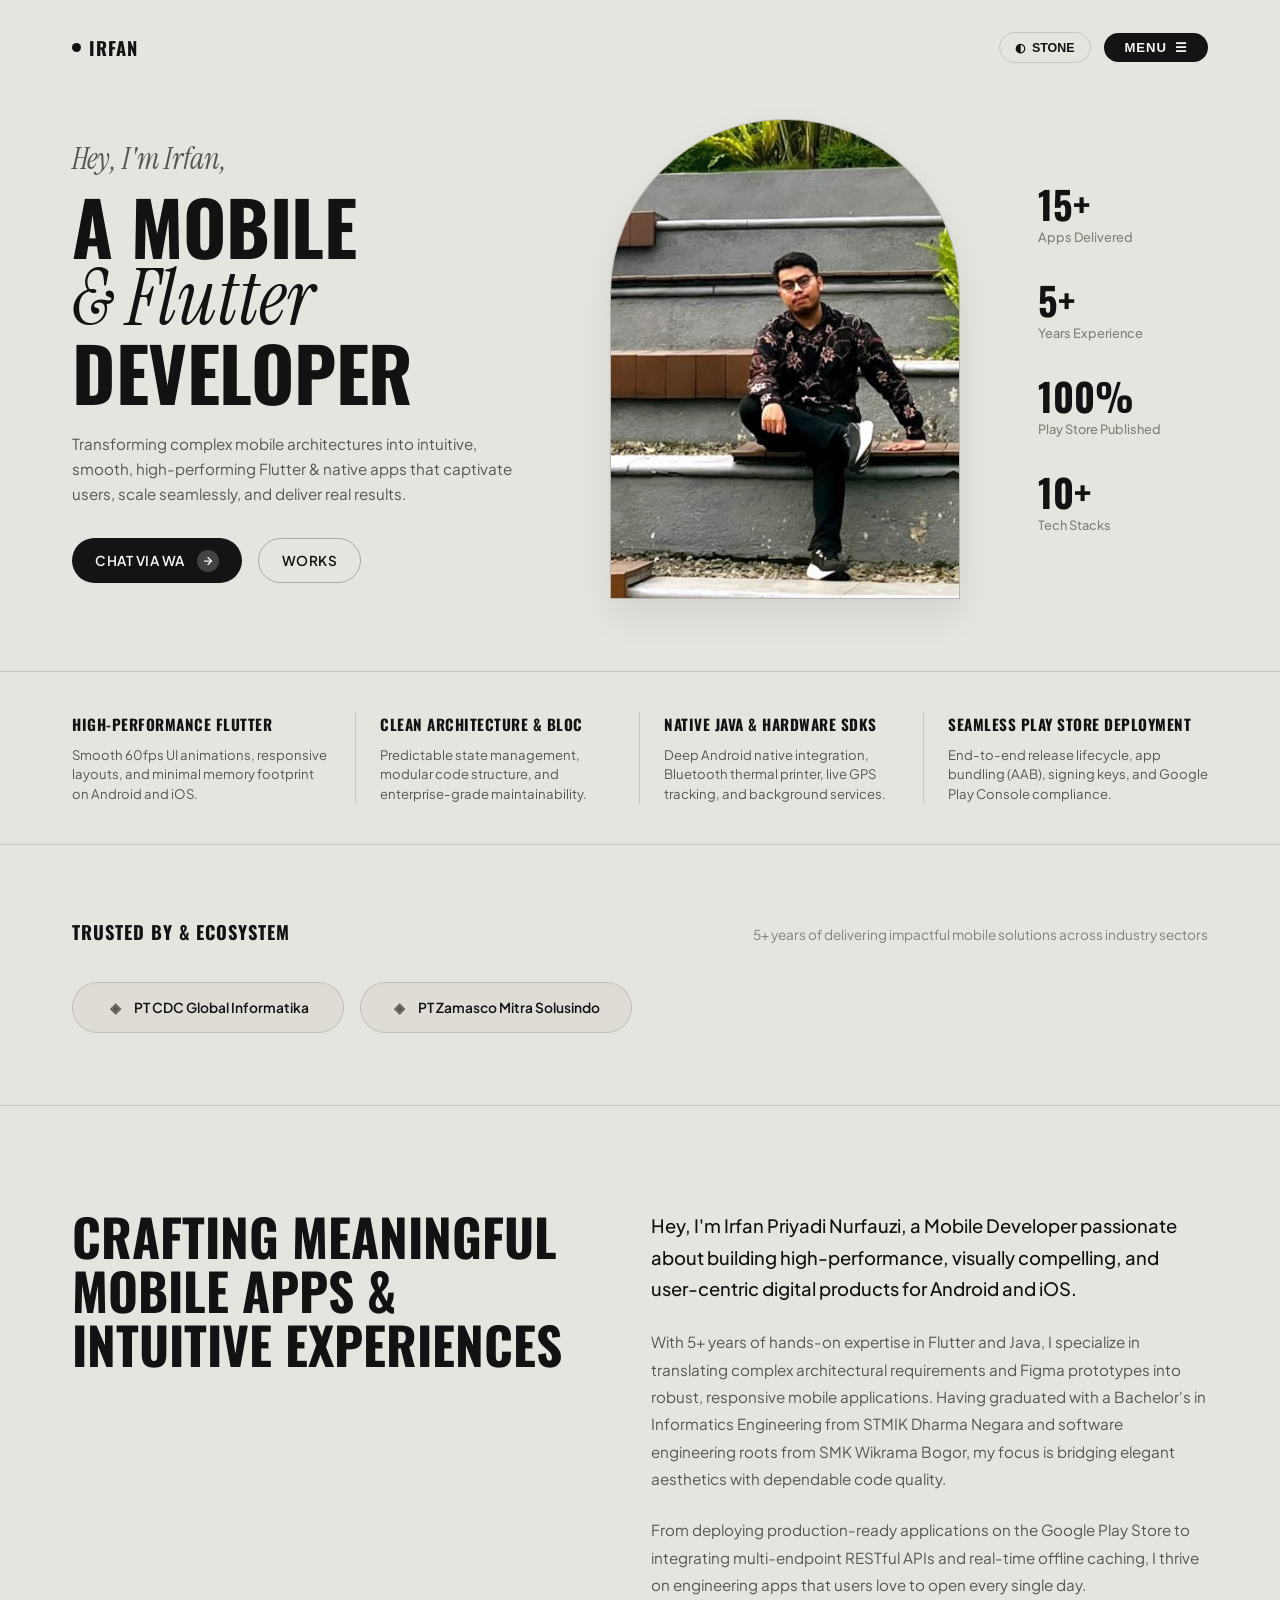
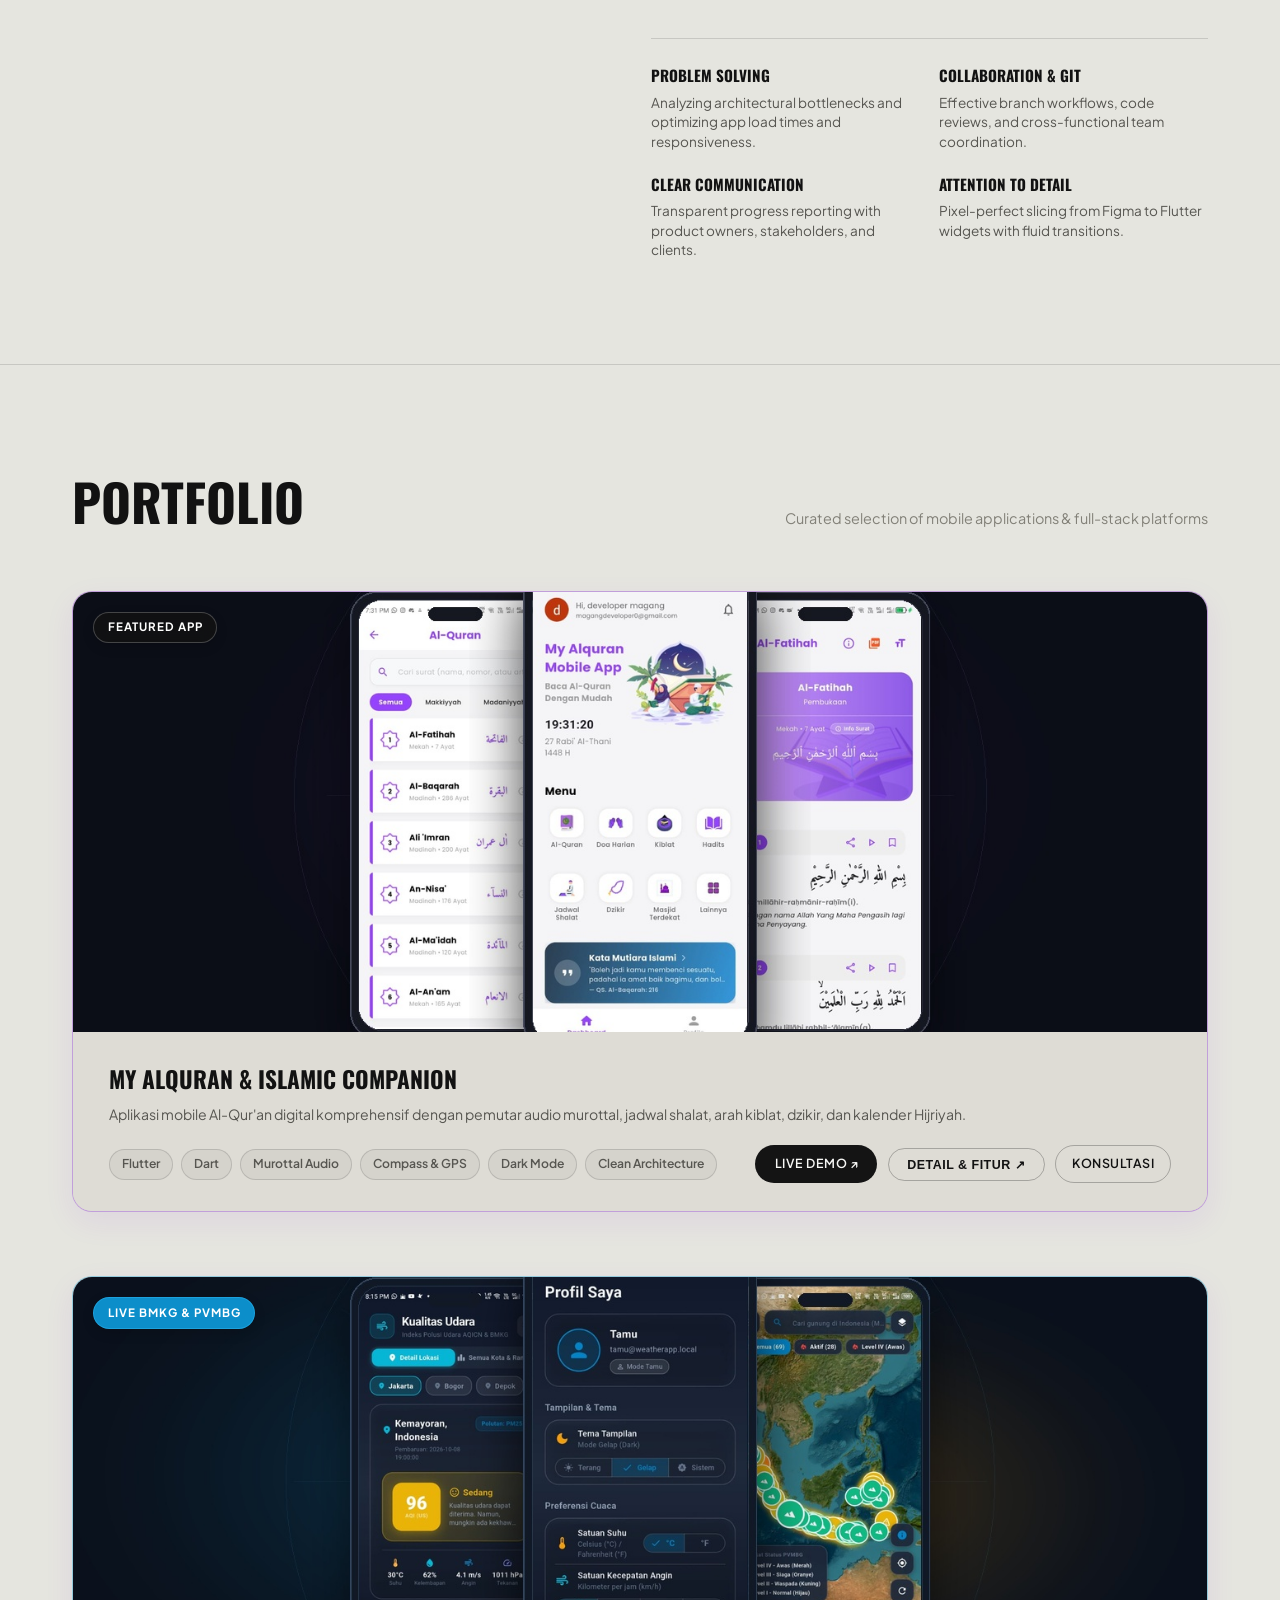
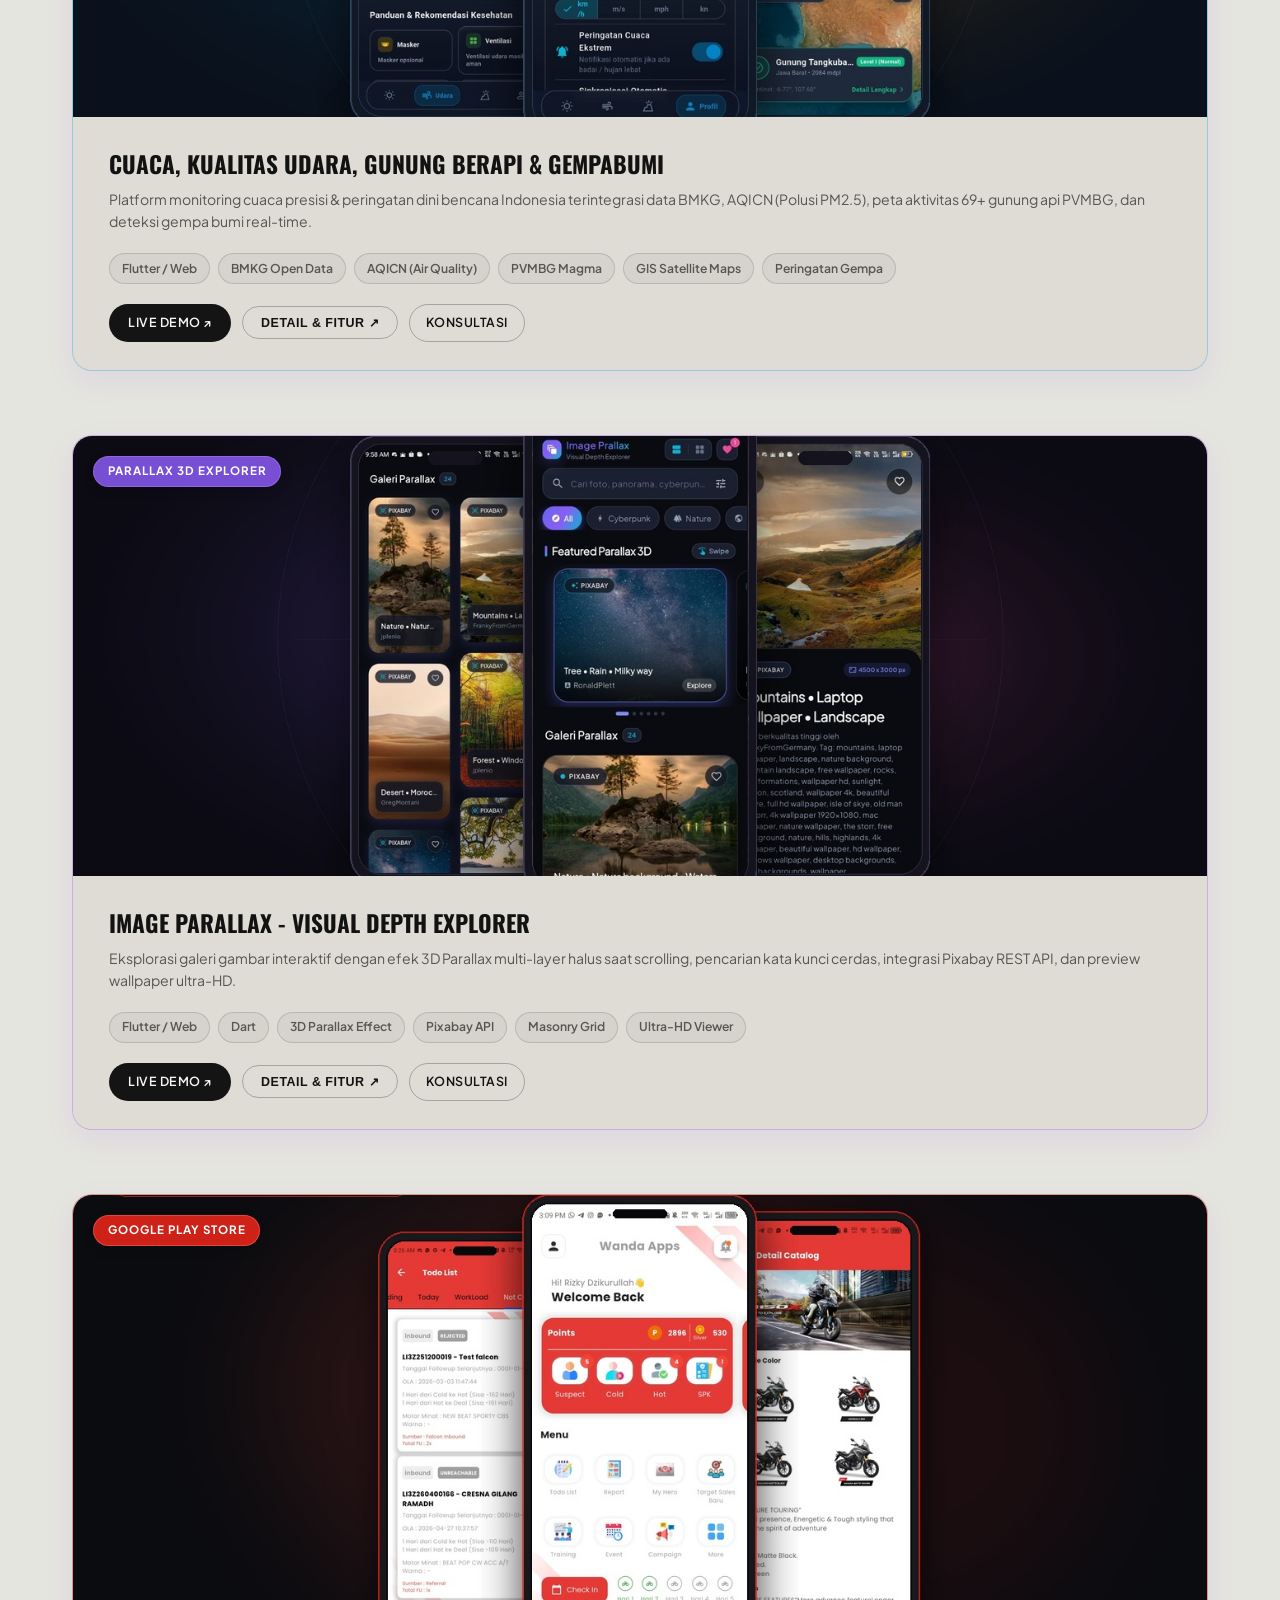
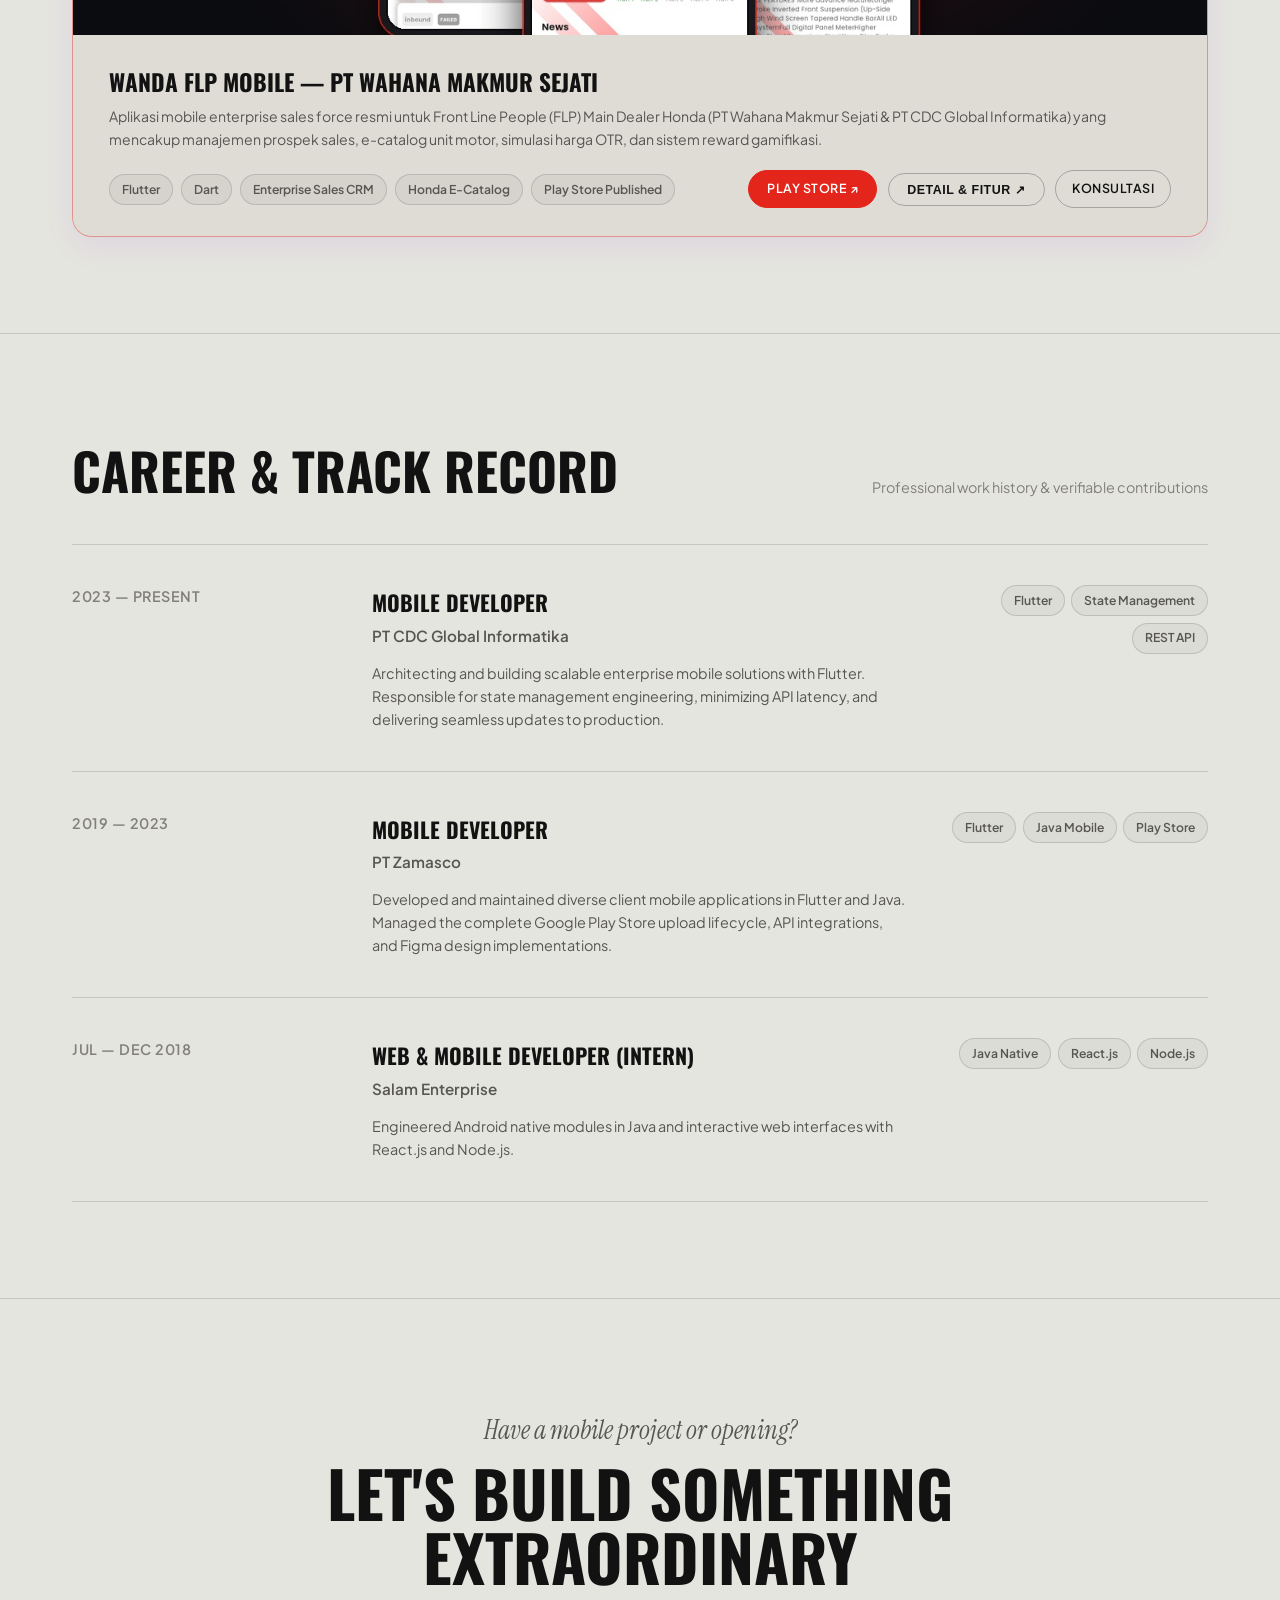
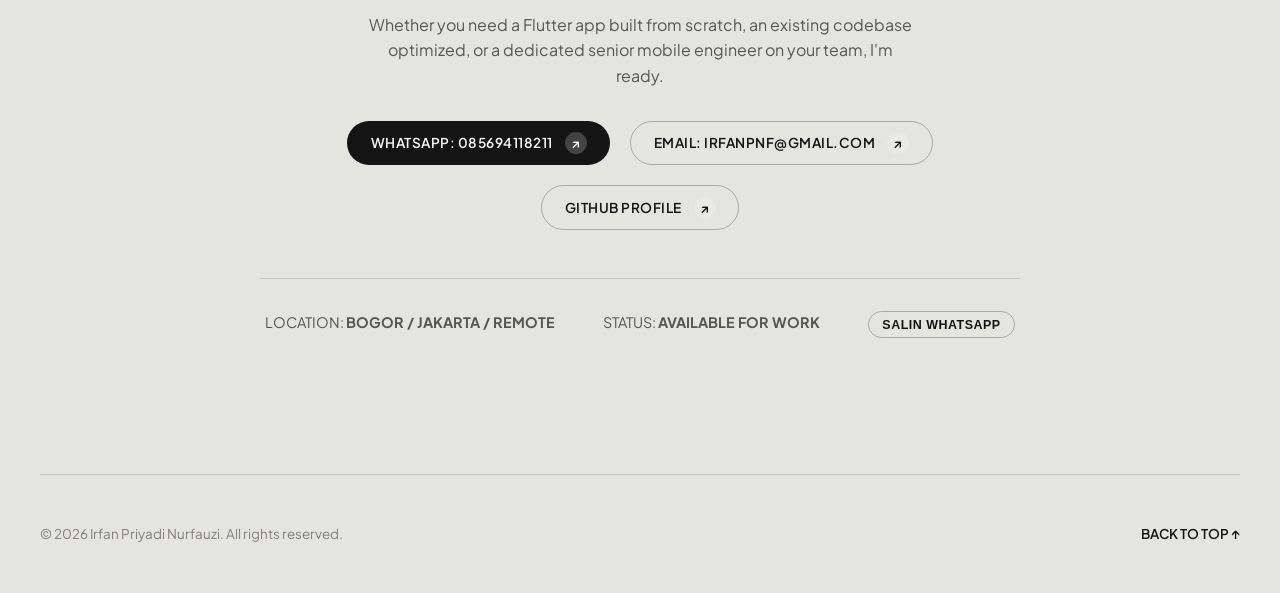
==== commit 5493928f: "update" ====
--- a/index.html
+++ b/index.html
@@ -1,19 +1,24 @@
 <!DOCTYPE html>
 <html lang="id">
+
 <head>
   <meta charset="UTF-8">
   <meta name="viewport" content="width=device-width, initial-scale=1.0">
-  <meta name="description" content="Irfan Priyadi Nurfauzi - Mobile & Flutter Developer. Editorial portfolio showcasing high-performance mobile apps, Flutter, and Java Native.">
+  <meta name="description"
+    content="Irfan Priyadi Nurfauzi - Mobile & Flutter Developer. Editorial portfolio showcasing high-performance mobile apps, Flutter, and Java Native.">
   <meta name="author" content="Irfan Priyadi Nurfauzi">
   <title>Irfan Priyadi Nurfauzi | A Mobile &amp; Flutter Developer</title>
 
   <!-- Google Fonts: Oswald, Syne, Instrument Serif, Plus Jakarta Sans -->
   <link rel="preconnect" href="https://fonts.googleapis.com">
   <link rel="preconnect" href="https://fonts.gstatic.com" crossorigin>
-  <link href="https://fonts.googleapis.com/css2?family=Instrument+Serif:ital@0;1&family=Oswald:wght@500;600;700&family=Plus+Jakarta+Sans:wght@400;500;600;700&family=Syne:wght@700;800&display=swap" rel="stylesheet">
+  <link
+    href="https://fonts.googleapis.com/css2?family=Instrument+Serif:ital@0;1&family=Oswald:wght@500;600;700&family=Plus+Jakarta+Sans:wght@400;500;600;700&family=Syne:wght@700;800&display=swap"
+    rel="stylesheet">
 
   <link rel="stylesheet" href="style.css">
 </head>
+
 <body>
 
   <!-- TOP HEADER / NAV (MINIMALIST) -->
@@ -53,7 +58,8 @@
     </nav>
     <div style="font-size: 0.85rem; color: var(--text-tertiary);">
       <p style="margin-bottom: 0.35rem;">Hubungi Saya Langsung:</p>
-      <a href="https://wa.me/6285694118211" target="_blank" style="color: var(--text-primary); font-weight: 600;">+62 856-9411-8211</a><br>
+      <a href="https://wa.me/6285694118211" target="_blank" style="color: var(--text-primary); font-weight: 600;">+62
+        856-9411-8211</a><br>
       <a href="mailto:irfanpnf@gmail.com" style="color: var(--text-primary); font-weight: 600;">irfanpnf@gmail.com</a>
     </div>
   </aside>
@@ -62,11 +68,11 @@
     <!-- HERO SECTION (MATCHING SCREENSHOT WITH ARCH & METRICS) -->
     <section class="hero-section" id="hero">
       <div class="container hero-editorial-grid">
-        
+
         <!-- Left Column: Headline, Bio & CTA -->
         <div class="hero-left-col">
           <div class="hero-greeting">Hey, I'm Irfan,</div>
-          
+
           <h1 class="hero-headline">
             <span>A MOBILE</span>
             <span class="serif-part">&amp; Flutter</span>
@@ -74,14 +80,17 @@
           </h1>
 
           <p class="hero-bio">
-            Transforming complex mobile architectures into intuitive, smooth, high-performing Flutter &amp; native apps that captivate users, scale seamlessly, and deliver real results.
+            Transforming complex mobile architectures into intuitive, smooth, high-performing Flutter &amp; native apps
+            that captivate users, scale seamlessly, and deliver real results.
           </p>
 
           <div class="hero-cta-wrapper">
-            <a href="https://wa.me/6285694118211?text=Halo%20Irfan%20Priyadi,%20saya%20tertarik%20untuk%20berdiskusi%20proyek%20mobile%20app" target="_blank" class="pill-btn">
+            <a href="https://wa.me/6285694118211?text=Halo%20Irfan%20Priyadi,%20saya%20tertarik%20untuk%20berdiskusi%20proyek%20mobile%20app"
+              target="_blank" class="pill-btn">
               <span>CHAT VIA WA</span>
               <div class="btn-arrow-circle">
-                <svg width="12" height="12" viewBox="0 0 24 24" fill="none" stroke="currentColor" stroke-width="2.5" stroke-linecap="round" stroke-linejoin="round">
+                <svg width="12" height="12" viewBox="0 0 24 24" fill="none" stroke="currentColor" stroke-width="2.5"
+                  stroke-linecap="round" stroke-linejoin="round">
                   <line x1="5" y1="12" x2="19" y2="12"></line>
                   <polyline points="12 5 19 12 12 19"></polyline>
                 </svg>
@@ -97,7 +106,8 @@
         <!-- Center Column: Iconic Arch Portrait Frame -->
         <div class="hero-center-col">
           <div class="hero-arch-container">
-            <img src="assets/images/profile-arch.jpg" alt="Irfan Priyadi Nurfauzi - Mobile Developer" class="hero-arch-image">
+            <img src="assets/images/profile-arch.jpg" alt="Irfan Priyadi Nurfauzi - Mobile Developer"
+              class="hero-arch-image">
           </div>
         </div>
 
@@ -132,22 +142,26 @@
       <div class="container feature-strip-grid">
         <div class="strip-item">
           <h3 class="strip-title">HIGH-PERFORMANCE FLUTTER</h3>
-          <p class="strip-desc">Smooth 60fps UI animations, responsive layouts, and minimal memory footprint on Android and iOS.</p>
+          <p class="strip-desc">Smooth 60fps UI animations, responsive layouts, and minimal memory footprint on Android
+            and iOS.</p>
         </div>
 
         <div class="strip-item">
           <h3 class="strip-title">CLEAN ARCHITECTURE &amp; BLOC</h3>
-          <p class="strip-desc">Predictable state management, modular code structure, and enterprise-grade maintainability.</p>
+          <p class="strip-desc">Predictable state management, modular code structure, and enterprise-grade
+            maintainability.</p>
         </div>
 
         <div class="strip-item">
           <h3 class="strip-title">NATIVE JAVA &amp; HARDWARE SDKs</h3>
-          <p class="strip-desc">Deep Android native integration, Bluetooth thermal printer, live GPS tracking, and background services.</p>
+          <p class="strip-desc">Deep Android native integration, Bluetooth thermal printer, live GPS tracking, and
+            background services.</p>
         </div>
 
         <div class="strip-item">
           <h3 class="strip-title">SEAMLESS PLAY STORE DEPLOYMENT</h3>
-          <p class="strip-desc">End-to-end release lifecycle, app bundling (AAB), signing keys, and Google Play Console compliance.</p>
+          <p class="strip-desc">End-to-end release lifecycle, app bundling (AAB), signing keys, and Google Play Console
+            compliance.</p>
         </div>
       </div>
     </section>
@@ -157,7 +171,8 @@
       <div class="container">
         <div class="trusted-header">
           <h2 class="trusted-title">TRUSTED BY &amp; ECOSYSTEM</h2>
-          <span class="trusted-subtitle">5+ years of delivering impactful mobile solutions across industry sectors</span>
+          <span class="trusted-subtitle">5+ years of delivering impactful mobile solutions across industry
+            sectors</span>
         </div>
 
         <div class="trusted-grid">
@@ -167,31 +182,7 @@
           </div>
           <div class="trusted-badge">
             <span class="badge-logo-icon">◈</span>
-            <span>PT Zamasco</span>
-          </div>
-          <div class="trusted-badge">
-            <span class="badge-logo-icon">◈</span>
-            <span>Salam Enterprise</span>
-          </div>
-          <div class="trusted-badge">
-            <span class="badge-logo-icon">◈</span>
-            <span>Google Play Console</span>
-          </div>
-          <div class="trusted-badge">
-            <span class="badge-logo-icon">◈</span>
-            <span>STMIK Dharma Negara</span>
-          </div>
-          <div class="trusted-badge">
-            <span class="badge-logo-icon">◈</span>
-            <span>SMK Wikrama Bogor</span>
-          </div>
-          <div class="trusted-badge">
-            <span class="badge-logo-icon">◈</span>
-            <span>Android Native</span>
-          </div>
-          <div class="trusted-badge">
-            <span class="badge-logo-icon">◈</span>
-            <span>GitHub Repositories</span>
+            <span>PT Zamasco Mitra Solusindo</span>
           </div>
         </div>
       </div>
@@ -208,15 +199,20 @@
 
         <div class="story-content">
           <p class="story-lead">
-            Hey, I'm Irfan Priyadi Nurfauzi, a Mobile Developer passionate about building high-performance, visually compelling, and user-centric digital products for Android and iOS.
+            Hey, I'm Irfan Priyadi Nurfauzi, a Mobile Developer passionate about building high-performance, visually
+            compelling, and user-centric digital products for Android and iOS.
           </p>
 
           <p class="story-body">
-            With 5+ years of hands-on expertise in Flutter and Java, I specialize in translating complex architectural requirements and Figma prototypes into robust, responsive mobile applications. Having graduated with a Bachelor's in Informatics Engineering from STMIK Dharma Negara and software engineering roots from SMK Wikrama Bogor, my focus is bridging elegant aesthetics with dependable code quality.
+            With 5+ years of hands-on expertise in Flutter and Java, I specialize in translating complex architectural
+            requirements and Figma prototypes into robust, responsive mobile applications. Having graduated with a
+            Bachelor's in Informatics Engineering from STMIK Dharma Negara and software engineering roots from SMK
+            Wikrama Bogor, my focus is bridging elegant aesthetics with dependable code quality.
           </p>
 
           <p class="story-body">
-            From deploying production-ready applications on the Google Play Store to integrating multi-endpoint RESTful APIs and real-time offline caching, I thrive on engineering apps that users love to open every single day.
+            From deploying production-ready applications on the Google Play Store to integrating multi-endpoint RESTful
+            APIs and real-time offline caching, I thrive on engineering apps that users love to open every single day.
           </p>
 
           <div class="story-highlights">
@@ -253,13 +249,15 @@
           <!-- Featured Project 1: Muslim App (My Alquran Mobile App) -->
           <article class="editorial-project-card featured-highlight-card">
             <div class="project-media-frame">
-              <img src="assets/images/project-muslim.jpg" alt="My Alquran - Islamic Companion Mobile App" loading="lazy">
+              <img src="assets/images/project-muslim.jpg" alt="My Alquran - Islamic Companion Mobile App"
+                loading="lazy">
               <span class="project-badge-pill">FEATURED APP</span>
             </div>
             <div class="project-caption-bar">
               <div class="project-caption-left">
                 <h3>MY ALQURAN &amp; ISLAMIC COMPANION</h3>
-                <p>Aplikasi mobile Al-Qur'an digital komprehensif dengan pemutar audio murottal, jadwal shalat, arah kiblat, dzikir, dan kalender Hijriyah.</p>
+                <p>Aplikasi mobile Al-Qur'an digital komprehensif dengan pemutar audio murottal, jadwal shalat, arah
+                  kiblat, dzikir, dan kalender Hijriyah.</p>
               </div>
               <div class="project-tags-group">
                 <span class="project-tag-pill">Flutter</span>
@@ -270,13 +268,16 @@
                 <span class="project-tag-pill">Clean Architecture</span>
               </div>
               <div class="project-actions-group">
-                <a href="https://irfanpriyadi21.github.io/My-Al-Quran/" target="_blank" rel="noopener noreferrer" class="pill-btn" style="padding: 0.5rem 1.15rem; font-size: 0.78rem;">
+                <a href="https://irfanpriyadi21.github.io/My-Al-Quran/" target="_blank" rel="noopener noreferrer"
+                  class="pill-btn" style="padding: 0.5rem 1.15rem; font-size: 0.78rem;">
                   <span>LIVE DEMO ↗</span>
                 </a>
-                <button type="button" class="pill-btn pill-btn-outline" id="open-muslim-modal-btn" aria-haspopup="dialog" style="padding: 0.5rem 1.15rem; font-size: 0.78rem;">
+                <button type="button" class="pill-btn pill-btn-outline" id="open-muslim-modal-btn"
+                  aria-haspopup="dialog" style="padding: 0.5rem 1.15rem; font-size: 0.78rem;">
                   <span>DETAIL &amp; FITUR ↗</span>
                 </button>
-                <a href="https://wa.me/6285694118211?text=Halo%20Irfan,%20saya%20tertarik%20dengan%20proyek%20Muslim%20App%20(My%20Alquran)%20Flutter" target="_blank" class="pill-btn pill-btn-outline" style="padding: 0.5rem 1rem; font-size: 0.78rem;">
+                <a href="https://wa.me/6285694118211?text=Halo%20Irfan,%20saya%20tertarik%20dengan%20proyek%20Muslim%20App%20(My%20Alquran)%20Flutter"
+                  target="_blank" class="pill-btn pill-btn-outline" style="padding: 0.5rem 1rem; font-size: 0.78rem;">
                   <span>KONSULTASI</span>
                 </a>
               </div>
@@ -284,15 +285,20 @@
           </article>
 
           <!-- Featured Project 2: Weather & Disaster Monitor App -->
-          <article class="editorial-project-card featured-highlight-card" style="border-color: rgba(14, 165, 233, 0.35);">
+          <article class="editorial-project-card featured-highlight-card"
+            style="border-color: rgba(14, 165, 233, 0.35);">
             <div class="project-media-frame">
-              <img src="assets/images/project-weather.jpg" alt="Indonesia Weather, Air Quality & Disaster Monitoring App" loading="lazy">
-              <span class="project-badge-pill" style="background: rgba(14, 165, 233, 0.85); border-color: rgba(56, 189, 248, 0.4);">LIVE BMKG &amp; PVMBG</span>
+              <img src="assets/images/project-weather.jpg"
+                alt="Indonesia Weather, Air Quality & Disaster Monitoring App" loading="lazy">
+              <span class="project-badge-pill"
+                style="background: rgba(14, 165, 233, 0.85); border-color: rgba(56, 189, 248, 0.4);">LIVE BMKG &amp;
+                PVMBG</span>
             </div>
             <div class="project-caption-bar">
               <div class="project-caption-left">
                 <h3>CUACA, KUALITAS UDARA, GUNUNG BERAPI &amp; GEMPABUMI</h3>
-                <p>Platform monitoring cuaca presisi &amp; peringatan dini bencana Indonesia terintegrasi data BMKG, AQICN (Polusi PM2.5), peta aktivitas 69+ gunung api PVMBG, dan deteksi gempa bumi real-time.</p>
+                <p>Platform monitoring cuaca presisi &amp; peringatan dini bencana Indonesia terintegrasi data BMKG,
+                  AQICN (Polusi PM2.5), peta aktivitas 69+ gunung api PVMBG, dan deteksi gempa bumi real-time.</p>
               </div>
               <div class="project-tags-group">
                 <span class="project-tag-pill">Flutter / Web</span>
@@ -303,85 +309,102 @@
                 <span class="project-tag-pill">Peringatan Gempa</span>
               </div>
               <div class="project-actions-group">
-                <a href="https://irfanpriyadi21.github.io/weather-app/" target="_blank" rel="noopener noreferrer" class="pill-btn" style="padding: 0.5rem 1.15rem; font-size: 0.78rem;">
+                <a href="https://irfanpriyadi21.github.io/weather-app/" target="_blank" rel="noopener noreferrer"
+                  class="pill-btn" style="padding: 0.5rem 1.15rem; font-size: 0.78rem;">
                   <span>LIVE DEMO ↗</span>
                 </a>
-                <button type="button" class="pill-btn pill-btn-outline" id="open-weather-modal-btn" aria-haspopup="dialog" style="padding: 0.5rem 1.15rem; font-size: 0.78rem;">
+                <button type="button" class="pill-btn pill-btn-outline" id="open-weather-modal-btn"
+                  aria-haspopup="dialog" style="padding: 0.5rem 1.15rem; font-size: 0.78rem;">
                   <span>DETAIL &amp; FITUR ↗</span>
                 </button>
-                <a href="https://wa.me/6285694118211?text=Halo%20Irfan,%20saya%20tertarik%20dengan%20proyek%20Weather%20%26%20Disaster%20Monitoring%20App" target="_blank" class="pill-btn pill-btn-outline" style="padding: 0.5rem 1rem; font-size: 0.78rem;">
+                <a href="https://wa.me/6285694118211?text=Halo%20Irfan,%20saya%20tertarik%20dengan%20proyek%20Weather%20%26%20Disaster%20Monitoring%20App"
+                  target="_blank" class="pill-btn pill-btn-outline" style="padding: 0.5rem 1rem; font-size: 0.78rem;">
                   <span>KONSULTASI</span>
                 </a>
               </div>
             </div>
           </article>
 
-          <!-- Featured Project 3: Enterprise Mobile App (Full Width) -->
-          <article class="editorial-project-card">
+          <!-- Featured Project 3: Image Viewer Parallax App -->
+          <article class="editorial-project-card featured-highlight-card"
+            style="border-color: rgba(168, 85, 247, 0.35);">
             <div class="project-media-frame">
-              <img src="assets/images/project-enterprise.jpg" alt="CDC Enterprise Mobile Suite" loading="lazy">
+              <img src="assets/images/project-parallax.jpg" alt="Flutter Search Image Parallax App" loading="lazy">
+              <span class="project-badge-pill"
+                style="background: rgba(139, 92, 246, 0.85); border-color: rgba(192, 132, 252, 0.4);">PARALLAX 3D
+                EXPLORER</span>
             </div>
             <div class="project-caption-bar">
               <div class="project-caption-left">
-                <h3>CDC ENTERPRISE MOBILE SUITE</h3>
-                <p>Enterprise performance dashboard, task management, and real-time business telemetry.</p>
+                <h3>IMAGE PARALLAX - VISUAL DEPTH EXPLORER</h3>
+                <p>Eksplorasi galeri gambar interaktif dengan efek 3D Parallax multi-layer halus saat scrolling,
+                  pencarian kata kunci cerdas, integrasi Pixabay REST API, dan preview wallpaper ultra-HD.</p>
+              </div>
+              <div class="project-tags-group">
+                <span class="project-tag-pill">Flutter / Web</span>
+                <span class="project-tag-pill">Dart</span>
+                <span class="project-tag-pill">3D Parallax Effect</span>
+                <span class="project-tag-pill">Pixabay API</span>
+                <span class="project-tag-pill">Masonry Grid</span>
+                <span class="project-tag-pill">Ultra-HD Viewer</span>
+              </div>
+              <div class="project-actions-group">
+                <a href="https://irfanpriyadi21.github.io/flutter-search-image-parallax/" target="_blank"
+                  rel="noopener noreferrer" class="pill-btn" style="padding: 0.5rem 1.15rem; font-size: 0.78rem;">
+                  <span>LIVE DEMO ↗</span>
+                </a>
+                <button type="button" class="pill-btn pill-btn-outline" id="open-parallax-modal-btn"
+                  aria-haspopup="dialog" style="padding: 0.5rem 1.15rem; font-size: 0.78rem;">
+                  <span>DETAIL &amp; FITUR ↗</span>
+                </button>
+                <a href="https://wa.me/6285694118211?text=Halo%20Irfan,%20saya%20tertarik%20dengan%20proyek%20Image%20Parallax%20Flutter"
+                  target="_blank" class="pill-btn pill-btn-outline" style="padding: 0.5rem 1rem; font-size: 0.78rem;">
+                  <span>KONSULTASI</span>
+                </a>
+              </div>
+            </div>
+          </article>
+
+          <!-- Featured Project 4: Wanda FLP Mobile (Main Dealer Honda / PT CDC Global Informatika) -->
+          <article class="editorial-project-card featured-highlight-card" style="border-color: rgba(228, 37, 27, 0.4);">
+            <div class="project-media-frame">
+              <img src="assets/images/project-wanda.jpg" alt="Wanda FLP Mobile - Honda Front Line People Sales Suite"
+                loading="lazy">
+              <span class="project-badge-pill"
+                style="background: rgba(228, 37, 27, 0.9); border-color: rgba(255, 107, 99, 0.5);">GOOGLE PLAY
+                STORE</span>
+            </div>
+            <div class="project-caption-bar">
+              <div class="project-caption-left">
+                <h3>WANDA FLP MOBILE &mdash; PT Wahana Makmur Sejati</h3>
+                <p>Aplikasi mobile enterprise sales force resmi untuk Front Line People (FLP) Main Dealer Honda (PT
+                  Wahana Makmur Sejati &amp; PT CDC Global Informatika) yang mencakup manajemen prospek sales, e-catalog
+                  unit motor, simulasi harga OTR, dan sistem reward gamifikasi.</p>
               </div>
               <div class="project-tags-group">
                 <span class="project-tag-pill">Flutter</span>
                 <span class="project-tag-pill">Dart</span>
-                <span class="project-tag-pill">REST API</span>
-                <span class="project-tag-pill">Play Store</span>
-              </div>
-              <a href="https://wa.me/6285694118211?text=Halo%20Irfan,%20saya%20ingin%20tahu%20lebih%20banyak%20tentang%20proyek%20CDC%20Enterprise" target="_blank" class="pill-btn" style="padding: 0.5rem 1.1rem; font-size: 0.78rem;">
-                <span>CASE STUDY ↗</span>
-              </a>
+                <span class="project-tag-pill">Enterprise Sales CRM</span>
+                <span class="project-tag-pill">Honda E-Catalog</span>
+                <span class="project-tag-pill">Play Store Published</span>
+              </div>
+              <div class="project-actions-group">
+                <a href="https://play.google.com/store/apps/details?id=com.cdc.flpwahana" target="_blank"
+                  rel="noopener noreferrer" class="pill-btn"
+                  style="background: #e4251b; border-color: #e4251b; color: #fff; padding: 0.5rem 1.15rem; font-size: 0.78rem;">
+                  <span>PLAY STORE ↗</span>
+                </a>
+                <button type="button" class="pill-btn pill-btn-outline" id="open-wanda-modal-btn" aria-haspopup="dialog"
+                  style="padding: 0.5rem 1.15rem; font-size: 0.78rem;">
+                  <span>DETAIL &amp; FITUR ↗</span>
+                </button>
+                <a href="https://wa.me/6285694118211?text=Halo%20Irfan,%20saya%20tertarik%20dengan%20proyek%20Wanda%20FLP%20Mobile%20Flutter"
+                  target="_blank" class="pill-btn pill-btn-outline" style="padding: 0.5rem 1rem; font-size: 0.78rem;">
+                  <span>KONSULTASI</span>
+                </a>
+              </div>
             </div>
           </article>
-
-          <!-- 2-Column Grid for Secondary Projects -->
-          <div class="projects-two-col">
-            <!-- Project 2: Smart POS & Cashier App -->
-            <article class="editorial-project-card">
-              <div class="project-media-frame">
-                <img src="assets/images/project-pos.jpg" alt="Zamasco Smart POS & Cashier" loading="lazy">
-              </div>
-              <div class="project-caption-bar">
-                <div class="project-caption-left">
-                  <h3>ZAMASCO SMART POS &amp; RETAIL</h3>
-                  <p>Offline-first cashier app with Bluetooth thermal receipt printer integration.</p>
-                </div>
-                <div class="project-tags-group">
-                  <span class="project-tag-pill">Flutter</span>
-                  <span class="project-tag-pill">Java</span>
-                  <span class="project-tag-pill">SQLite</span>
-                </div>
-                <a href="https://wa.me/6285694118211" target="_blank" class="pill-btn" style="padding: 0.5rem 1.1rem; font-size: 0.78rem;">
-                  <span>DISCUSS ↗</span>
-                </a>
-              </div>
-            </article>
-
-            <!-- Project 3: Delivery & Logistics Tracking -->
-            <article class="editorial-project-card">
-              <div class="project-media-frame">
-                <img src="assets/images/project-delivery.jpg" alt="DeliverEase Logistics & Route Tracking" loading="lazy">
-              </div>
-              <div class="project-caption-bar">
-                <div class="project-caption-left">
-                  <h3>DELIVEREASE LIVE TRACKING</h3>
-                  <p>Package tracking, courier route optimization, and live GPS map navigation.</p>
-                </div>
-                <div class="project-tags-group">
-                  <span class="project-tag-pill">Java Android</span>
-                  <span class="project-tag-pill">Google Maps</span>
-                  <span class="project-tag-pill">FCM</span>
-                </div>
-                <a href="https://wa.me/6285694118211" target="_blank" class="pill-btn" style="padding: 0.5rem 1.1rem; font-size: 0.78rem;">
-                  <span>DISCUSS ↗</span>
-                </a>
-              </div>
-            </article>
-          </div>
         </div>
       </div>
     </section>
@@ -402,7 +425,8 @@
               <h3>MOBILE DEVELOPER</h3>
               <div class="timeline-company">PT CDC Global Informatika</div>
               <p class="timeline-desc">
-                Architecting and building scalable enterprise mobile solutions with Flutter. Responsible for state management engineering, minimizing API latency, and delivering seamless updates to production.
+                Architecting and building scalable enterprise mobile solutions with Flutter. Responsible for state
+                management engineering, minimizing API latency, and delivering seamless updates to production.
               </p>
             </div>
             <div class="timeline-skills-col">
@@ -419,7 +443,8 @@
               <h3>MOBILE DEVELOPER</h3>
               <div class="timeline-company">PT Zamasco</div>
               <p class="timeline-desc">
-                Developed and maintained diverse client mobile applications in Flutter and Java. Managed the complete Google Play Store upload lifecycle, API integrations, and Figma design implementations.
+                Developed and maintained diverse client mobile applications in Flutter and Java. Managed the complete
+                Google Play Store upload lifecycle, API integrations, and Figma design implementations.
               </p>
             </div>
             <div class="timeline-skills-col">
@@ -456,7 +481,8 @@
           <div class="contact-pretitle">Have a mobile project or opening?</div>
           <h2 class="contact-title">LET'S BUILD SOMETHING EXTRAORDINARY</h2>
           <p style="color: var(--text-secondary); max-width: 550px; margin: 0 auto 2rem;">
-            Whether you need a Flutter app built from scratch, an existing codebase optimized, or a dedicated senior mobile engineer on your team, I'm ready.
+            Whether you need a Flutter app built from scratch, an existing codebase optimized, or a dedicated senior
+            mobile engineer on your team, I'm ready.
           </p>
 
           <div class="contact-cta-buttons">
@@ -480,7 +506,8 @@
             <div>LOCATION: <strong>BOGOR / JAKARTA / REMOTE</strong></div>
             <div>STATUS: <strong>AVAILABLE FOR WORK</strong></div>
             <div>
-              <button id="copy-phone-btn" class="pill-btn pill-btn-outline" style="padding: 0.35rem 0.85rem; font-size: 0.78rem;">
+              <button id="copy-phone-btn" class="pill-btn pill-btn-outline"
+                style="padding: 0.35rem 0.85rem; font-size: 0.78rem;">
                 SALIN WHATSAPP
               </button>
             </div>
@@ -502,17 +529,22 @@
 
   <!-- MODAL: MY ALQURAN MOBILE APP DETAIL & FEATURES -->
   <div class="project-modal-backdrop" id="muslim-modal-backdrop" aria-hidden="true"></div>
-  <aside class="project-modal-container" id="muslim-modal" role="dialog" aria-modal="true" aria-labelledby="muslim-modal-title" aria-hidden="true">
+  <aside class="project-modal-container" id="muslim-modal" role="dialog" aria-modal="true"
+    aria-labelledby="muslim-modal-title" aria-hidden="true">
     <div class="project-modal-header">
       <div class="modal-header-info">
         <span class="modal-badge-tag">MOBILE APPLICATION &bull; FLUTTER &amp; DART</span>
         <h2 id="muslim-modal-title" class="modal-title">MY ALQURAN &amp; ISLAMIC COMPANION APP</h2>
-        <p class="modal-subtitle">Aplikasi panduan ibadah komprehensif &amp; tilawah Al-Qur'an digital yang dirancang untuk kemudahan dan kenyamanan umat Muslim sehari-hari.</p>
+        <p class="modal-subtitle">Aplikasi panduan ibadah komprehensif &amp; tilawah Al-Qur'an digital yang dirancang
+          untuk kemudahan dan kenyamanan umat Muslim sehari-hari.</p>
         <div style="margin-top: 0.75rem; display: flex; gap: 0.65rem; align-items: center; flex-wrap: wrap;">
-          <a href="https://irfanpriyadi21.github.io/My-Al-Quran/" target="_blank" rel="noopener noreferrer" class="pill-btn" style="padding: 0.45rem 1rem; font-size: 0.76rem; background: #7c3aed; border-color: #7c3aed; color: #fff;">
+          <a href="https://irfanpriyadi21.github.io/My-Al-Quran/" target="_blank" rel="noopener noreferrer"
+            class="pill-btn"
+            style="padding: 0.45rem 1rem; font-size: 0.76rem; background: #7c3aed; border-color: #7c3aed; color: #fff;">
             <span>BUKA LIVE DEMO ↗</span>
           </a>
-          <a href="https://irfanpriyadi21.github.io/My-Al-Quran/" target="_blank" rel="noopener noreferrer" style="font-size: 0.8rem; color: var(--text-tertiary); text-decoration: underline;">
+          <a href="https://irfanpriyadi21.github.io/My-Al-Quran/" target="_blank" rel="noopener noreferrer"
+            style="font-size: 0.8rem; color: var(--text-tertiary); text-decoration: underline;">
             irfanpriyadi21.github.io/My-Al-Quran
           </a>
         </div>
@@ -529,11 +561,13 @@
             <div class="modal-phone-chassis">
               <div class="phone-camera-island"></div>
               <div class="phone-screen-wrapper">
-                <img id="modal-phone-screen-img" src="assets/images/project-muslim-dashboard.jpg" alt="Preview Layar My Alquran App" class="modal-screen-active-img">
+                <img id="modal-phone-screen-img" src="assets/images/project-muslim-dashboard.jpg"
+                  alt="Preview Layar My Alquran App" class="modal-screen-active-img">
               </div>
             </div>
             <div class="phone-preview-caption" id="modal-screen-caption">
-              <strong>Layar Beranda / Dashboard</strong> &mdash; Jam digital, penanggalan Hijriyah, 8 menu cepat, dan kutipan ayat harian.
+              <strong>Layar Beranda / Dashboard</strong> &mdash; Jam digital, penanggalan Hijriyah, 8 menu cepat, dan
+              kutipan ayat harian.
             </div>
           </div>
 
@@ -542,7 +576,8 @@
             <div class="modal-tabs-header">
               <span class="modal-section-label">PILIH TAMPILAN APLIKASI:</span>
               <div class="modal-screen-tab-list" role="tablist">
-                <button type="button" class="screen-tab-btn active" data-screen="dashboard" role="tab" aria-selected="true">
+                <button type="button" class="screen-tab-btn active" data-screen="dashboard" role="tab"
+                  aria-selected="true">
                   <span class="tab-icon">🕌</span>
                   <span class="tab-label">Beranda / Dashboard</span>
                 </button>
@@ -550,7 +585,8 @@
                   <span class="tab-icon">📖</span>
                   <span class="tab-label">Indeks Al-Qur'an</span>
                 </button>
-                <button type="button" class="screen-tab-btn" data-screen="quran-detail" role="tab" aria-selected="false">
+                <button type="button" class="screen-tab-btn" data-screen="quran-detail" role="tab"
+                  aria-selected="false">
                   <span class="tab-icon">🎧</span>
                   <span class="tab-label">Baca Ayat &amp; Murottal</span>
                 </button>
@@ -567,10 +603,12 @@
               <div class="screen-detail-panel active" id="panel-dashboard">
                 <h4 class="panel-screen-title">Beranda Utama (Dashboard Ibadah Terpadu)</h4>
                 <p class="panel-screen-desc">
-                  Dirancang sebagai pusat aktivitas harian pengguna dengan tata letak bersih, intuitif, dan bebas distraksi, memudahkan navigasi ke seluruh fitur ibadah penting dalam satu sentuhan.
+                  Dirancang sebagai pusat aktivitas harian pengguna dengan tata letak bersih, intuitif, dan bebas
+                  distraksi, memudahkan navigasi ke seluruh fitur ibadah penting dalam satu sentuhan.
                 </p>
                 <ul class="panel-feature-list">
-                  <li><strong>Jam Digital &amp; Penanggalan Kalender Hijriyah:</strong> Menampilkan waktu lokal presisi serta tanggal kalender Islam otomatis (contoh: <em>27 Rabi' Al-Thani 1448 H</em>).</li>
+                  <li><strong>Jam Digital &amp; Penanggalan Kalender Hijriyah:</strong> Menampilkan waktu lokal presisi
+                    serta tanggal kalender Islam otomatis (contoh: <em>27 Rabi' Al-Thani 1448 H</em>).</li>
                   <li><strong>8 Menu Akses Cepat (Quick Access Grid):</strong>
                     <div class="mini-tag-grid">
                       <span class="mini-menu-chip">1. Al-Quran</span>
@@ -583,8 +621,10 @@
                       <span class="mini-menu-chip">8. Fitur Lainnya</span>
                     </div>
                   </li>
-                  <li><strong>Widget "Kata Mutiara Islami":</strong> Menghadirkan ayat-ayat tadabbur Al-Qur'an harian (contoh: <em>QS. Al-Baqarah: 216</em>) untuk motivasi dan ketenangan hati pengguna.</li>
-                  <li><strong>Header Personal &amp; Notifikasi:</strong> Menyapa pengguna secara personal dengan status akun serta ikon lonceng untuk notifikasi waktu sholat dan pengingat tilawah.</li>
+                  <li><strong>Widget "Kata Mutiara Islami":</strong> Menghadirkan ayat-ayat tadabbur Al-Qur'an harian
+                    (contoh: <em>QS. Al-Baqarah: 216</em>) untuk motivasi dan ketenangan hati pengguna.</li>
+                  <li><strong>Header Personal &amp; Notifikasi:</strong> Menyapa pengguna secara personal dengan status
+                    akun serta ikon lonceng untuk notifikasi waktu sholat dan pengingat tilawah.</li>
                 </ul>
               </div>
 
@@ -592,14 +632,21 @@
               <div class="screen-detail-panel" id="panel-quran-list">
                 <h4 class="panel-screen-title">Katalog &amp; Indeks 114 Surah Al-Qur'an</h4>
                 <p class="panel-screen-desc">
-                  Memungkinkan eksplorasi seluruh surah Al-Qur'an dengan pencarian instan dan filter kategori tempat turunnya wahyu, mempermudah pengguna menemukan surat yang ingin dibaca.
+                  Memungkinkan eksplorasi seluruh surah Al-Qur'an dengan pencarian instan dan filter kategori tempat
+                  turunnya wahyu, mempermudah pengguna menemukan surat yang ingin dibaca.
                 </p>
                 <ul class="panel-feature-list">
-                  <li><strong>Pencarian Cerdas (Live Search):</strong> Fitur filter cepat berdasarkan nama surah, nomor surat, maupun terjemahan/arti surat.</li>
-                  <li><strong>Filter Kategori Surah:</strong> Tab pengelompokan surah <em>Semua</em>, <em>Makkiyyah</em>, dan <em>Madaniyyah</em>.</li>
-                  <li><strong>Ornamen Lencana Bintang Islami:</strong> Nomor urut surah dihiasi ornamen bintang segi delapan (Islamic Octagram star badge) dengan aksen warna ungu yang anggun.</li>
-                  <li><strong>Info Metadata Surah:</strong> Setiap kartu surah memuat nama latin, kaligrafi Arab resmi (misal: الفاتحة, البقرة, آل عمران), tempat turun surat, dan total jumlah ayat.</li>
-                  <li><strong>Kontrol Ukuran Teks ("TT"):</strong> Tombol penyesuai ukuran font langsung dari bar judul untuk kenyamanan pembaca.</li>
+                  <li><strong>Pencarian Cerdas (Live Search):</strong> Fitur filter cepat berdasarkan nama surah, nomor
+                    surat, maupun terjemahan/arti surat.</li>
+                  <li><strong>Filter Kategori Surah:</strong> Tab pengelompokan surah <em>Semua</em>,
+                    <em>Makkiyyah</em>, dan <em>Madaniyyah</em>.
+                  </li>
+                  <li><strong>Ornamen Lencana Bintang Islami:</strong> Nomor urut surah dihiasi ornamen bintang segi
+                    delapan (Islamic Octagram star badge) dengan aksen warna ungu yang anggun.</li>
+                  <li><strong>Info Metadata Surah:</strong> Setiap kartu surah memuat nama latin, kaligrafi Arab resmi
+                    (misal: الفاتحة, البقرة, آل عمران), tempat turun surat, dan total jumlah ayat.</li>
+                  <li><strong>Kontrol Ukuran Teks ("TT"):</strong> Tombol penyesuai ukuran font langsung dari bar judul
+                    untuk kenyamanan pembaca.</li>
                 </ul>
               </div>
 
@@ -607,12 +654,16 @@
               <div class="screen-detail-panel" id="panel-quran-detail">
                 <h4 class="panel-screen-title">Baca Ayat &amp; Pemutar Audio Murottal (Surat View)</h4>
                 <p class="panel-screen-desc">
-                  Pengalaman membaca Al-Qur'an digital yang imersif dan terstruktur dengan penyajian teks Arab berkualitas tinggi, transliterasi Latin, terjemahan resmi, serta audio qari merdu per ayat.
+                  Pengalaman membaca Al-Qur'an digital yang imersif dan terstruktur dengan penyajian teks Arab
+                  berkualitas tinggi, transliterasi Latin, terjemahan resmi, serta audio qari merdu per ayat.
                 </p>
                 <ul class="panel-feature-list">
-                  <li><strong>Header Surah Eksklusif:</strong> Banner gradien ungu dengan kaligrafi Basmalah, informasi tempat turun, total ayat, dan tombol <em>ⓘ Info Surat</em> untuk melihat asbabun nuzul dan latar belakang.</li>
+                  <li><strong>Header Surah Eksklusif:</strong> Banner gradien ungu dengan kaligrafi Basmalah, informasi
+                    tempat turun, total ayat, dan tombol <em>ⓘ Info Surat</em> untuk melihat asbabun nuzul dan latar
+                    belakang.</li>
                   <li><strong>Tiga Lapisan Pembacaan per Ayat:</strong>
-                    Teks Arab beresolusi tinggi yang nyaman dibaca, transliterasi Latin (fonetik bacaan), serta terjemahan bahasa Indonesia resmi Kemenag.
+                    Teks Arab beresolusi tinggi yang nyaman dibaca, transliterasi Latin (fonetik bacaan), serta
+                    terjemahan bahasa Indonesia resmi Kemenag.
                   </li>
                   <li><strong>Fitur Interaktif per Ayat:</strong>
                     <div class="mini-tag-grid">
@@ -621,7 +672,8 @@
                       <span class="mini-menu-chip">Bookmark / Penanda Bacaan Terakhir</span>
                     </div>
                   </li>
-                  <li><strong>Mode Baca Mushaf PDF:</strong> Ikon akses cepat untuk menampilkan versi PDF atau mushaf cetak standar.</li>
+                  <li><strong>Mode Baca Mushaf PDF:</strong> Ikon akses cepat untuk menampilkan versi PDF atau mushaf
+                    cetak standar.</li>
                 </ul>
               </div>
 
@@ -629,13 +681,18 @@
               <div class="screen-detail-panel" id="panel-profile">
                 <h4 class="panel-screen-title">Profil Pengguna &amp; Preferensi Aplikasi</h4>
                 <p class="panel-screen-desc">
-                  Pusat kustomisasi pengalaman pengguna yang mencakup pengaturan tema visual, bahasa antarmuka, privasi, dan akun pengguna.
+                  Pusat kustomisasi pengalaman pengguna yang mencakup pengaturan tema visual, bahasa antarmuka, privasi,
+                  dan akun pengguna.
                 </p>
                 <ul class="panel-feature-list">
-                  <li><strong>Dukungan Dark Mode (Mode Gelap):</strong> Toggle sakelar instan untuk beralih antara tema terang dan tema gelap yang ramah mata saat membaca di malam hari atau ruangan temaram.</li>
-                  <li><strong>Pengaturan Multi-Bahasa:</strong> Dukungan lokalisasi bahasa (Bahasa Indonesia) untuk seluruh teks navigasi aplikasi.</li>
-                  <li><strong>Manajemen Profil &amp; Akun:</strong> Informasi akun pengguna (nama, email, inisial avatar) untuk sinkronisasi bookmark dan riwayat bacaan.</li>
-                  <li><strong>Kebijakan Privasi &amp; Tentang Aplikasi:</strong> Menjamin transparansi penggunaan sensor lokasi/GPS hanya untuk kebutuhan perhitungan kiblat dan jadwal sholat.</li>
+                  <li><strong>Dukungan Dark Mode (Mode Gelap):</strong> Toggle sakelar instan untuk beralih antara tema
+                    terang dan tema gelap yang ramah mata saat membaca di malam hari atau ruangan temaram.</li>
+                  <li><strong>Pengaturan Multi-Bahasa:</strong> Dukungan lokalisasi bahasa (Bahasa Indonesia) untuk
+                    seluruh teks navigasi aplikasi.</li>
+                  <li><strong>Manajemen Profil &amp; Akun:</strong> Informasi akun pengguna (nama, email, inisial
+                    avatar) untuk sinkronisasi bookmark dan riwayat bacaan.</li>
+                  <li><strong>Kebijakan Privasi &amp; Tentang Aplikasi:</strong> Menjamin transparansi penggunaan sensor
+                    lokasi/GPS hanya untuk kebutuhan perhitungan kiblat dan jadwal sholat.</li>
                 </ul>
               </div>
             </div>
@@ -653,7 +710,8 @@
               <h4>CLEAN ARCHITECTURE &amp; BLOC</h4>
             </div>
             <p>
-              Struktur kode modular memisahkan Data Layer (API &amp; Local DB), Domain Layer (Use Cases), dan Presentation Layer. Menggunakan BLoC untuk alur state management yang predictable, testable, dan reaktif.
+              Struktur kode modular memisahkan Data Layer (API &amp; Local DB), Domain Layer (Use Cases), dan
+              Presentation Layer. Menggunakan BLoC untuk alur state management yang predictable, testable, dan reaktif.
             </p>
           </div>
 
@@ -663,7 +721,9 @@
               <h4>OFFLINE-FIRST &amp; SQLITE CACHING</h4>
             </div>
             <p>
-              Seluruh basis data ayat Al-Qur'an, terjemahan, dan bookmark di-cache secara lokal ke dalam SQLite database. Memungkinkan pengguna membaca seluruh surah tanpa buffering maupun ketergantungan koneksi internet.
+              Seluruh basis data ayat Al-Qur'an, terjemahan, dan bookmark di-cache secara lokal ke dalam SQLite
+              database. Memungkinkan pengguna membaca seluruh surah tanpa buffering maupun ketergantungan koneksi
+              internet.
             </p>
           </div>
 
@@ -673,7 +733,9 @@
               <h4>SENSOR KOMPAS &amp; GPS REAL-TIME</h4>
             </div>
             <p>
-              Integrasi sensor magnetometer perangkat dan GPS geolocator untuk menghitung azimut sudut Kiblat ke arah Ka'bah di Mekkah secara akurat, serta menentukan jadwal shalat 5 waktu otomatis berdasarkan koordinat bujur-lintang.
+              Integrasi sensor magnetometer perangkat dan GPS geolocator untuk menghitung azimut sudut Kiblat ke arah
+              Ka'bah di Mekkah secara akurat, serta menentukan jadwal shalat 5 waktu otomatis berdasarkan koordinat
+              bujur-lintang.
             </p>
           </div>
 
@@ -683,7 +745,8 @@
               <h4>AUDIO STREAMING ENGINE</h4>
             </div>
             <p>
-              Pemutar audio Murottal qari per ayat dengan manajemen audio playback state yang presisi, mendukung background audio session, kontrol pause/resume yang responsif, dan konsumsi baterai yang efisien.
+              Pemutar audio Murottal qari per ayat dengan manajemen audio playback state yang presisi, mendukung
+              background audio session, kontrol pause/resume yang responsif, dan konsumsi baterai yang efisien.
             </p>
           </div>
         </div>
@@ -709,10 +772,12 @@
         <span>Tertarik mendiskusikan atau mencoba aplikasi langsung?</span>
       </div>
       <div class="modal-footer-actions">
-        <a href="https://irfanpriyadi21.github.io/My-Al-Quran/" target="_blank" rel="noopener noreferrer" class="pill-btn" style="background: #7c3aed; border-color: #7c3aed; color: #fff;">
+        <a href="https://irfanpriyadi21.github.io/My-Al-Quran/" target="_blank" rel="noopener noreferrer"
+          class="pill-btn" style="background: #7c3aed; border-color: #7c3aed; color: #fff;">
           <span>BUKA LIVE DEMO ↗</span>
         </a>
-        <a href="https://wa.me/6285694118211?text=Halo%20Irfan,%20saya%20tertarik%20dengan%20proyek%20Muslim%20App%20(My%20Alquran)%20Flutter" target="_blank" class="pill-btn pill-btn-outline">
+        <a href="https://wa.me/6285694118211?text=Halo%20Irfan,%20saya%20tertarik%20dengan%20proyek%20Muslim%20App%20(My%20Alquran)%20Flutter"
+          target="_blank" class="pill-btn pill-btn-outline">
           <span>KONSULTASI VIA WHATSAPP ↗</span>
         </a>
         <button type="button" class="pill-btn pill-btn-outline" id="muslim-modal-close-footer-btn">
@@ -724,17 +789,24 @@
 
   <!-- MODAL: WEATHER & DISASTER MONITORING APP DETAIL & FEATURES -->
   <div class="project-modal-backdrop" id="weather-modal-backdrop" aria-hidden="true"></div>
-  <aside class="project-modal-container" id="weather-modal" role="dialog" aria-modal="true" aria-labelledby="weather-modal-title" aria-hidden="true">
+  <aside class="project-modal-container" id="weather-modal" role="dialog" aria-modal="true"
+    aria-labelledby="weather-modal-title" aria-hidden="true">
     <div class="project-modal-header">
       <div class="modal-header-info">
-        <span class="modal-badge-tag" style="color: #0284c7;">EARLY WARNING &amp; DISASTER INTELLIGENCE &bull; FLUTTER / WEB</span>
-        <h2 id="weather-modal-title" class="modal-title">PANTAUAN CUACA, KUALITAS UDARA, GUNUNG BERAPI &amp; GEMPABUMI</h2>
-        <p class="modal-subtitle">Aplikasi pemantauan cuaca hiperlokal, kualitas udara (AQI), status vulkanologi PVMBG, dan deteksi bencana terpadu secara real-time di seluruh Indonesia.</p>
+        <span class="modal-badge-tag" style="color: #0284c7;">EARLY WARNING &amp; DISASTER INTELLIGENCE &bull; FLUTTER /
+          WEB</span>
+        <h2 id="weather-modal-title" class="modal-title">PANTAUAN CUACA, KUALITAS UDARA, GUNUNG BERAPI &amp; GEMPABUMI
+        </h2>
+        <p class="modal-subtitle">Aplikasi pemantauan cuaca hiperlokal, kualitas udara (AQI), status vulkanologi PVMBG,
+          dan deteksi bencana terpadu secara real-time di seluruh Indonesia.</p>
         <div style="margin-top: 0.75rem; display: flex; gap: 0.65rem; align-items: center; flex-wrap: wrap;">
-          <a href="https://irfanpriyadi21.github.io/weather-app/" target="_blank" rel="noopener noreferrer" class="pill-btn" style="padding: 0.45rem 1rem; font-size: 0.76rem; background: #0284c7; border-color: #0284c7; color: #fff;">
+          <a href="https://irfanpriyadi21.github.io/weather-app/" target="_blank" rel="noopener noreferrer"
+            class="pill-btn"
+            style="padding: 0.45rem 1rem; font-size: 0.76rem; background: #0284c7; border-color: #0284c7; color: #fff;">
             <span>BUKA LIVE DEMO ↗</span>
           </a>
-          <a href="https://irfanpriyadi21.github.io/weather-app/" target="_blank" rel="noopener noreferrer" style="font-size: 0.8rem; color: var(--text-tertiary); text-decoration: underline;">
+          <a href="https://irfanpriyadi21.github.io/weather-app/" target="_blank" rel="noopener noreferrer"
+            style="font-size: 0.8rem; color: var(--text-tertiary); text-decoration: underline;">
             irfanpriyadi21.github.io/weather-app
           </a>
         </div>
@@ -751,11 +823,13 @@
             <div class="modal-phone-chassis" style="border-color: #1e293b;">
               <div class="phone-camera-island"></div>
               <div class="phone-screen-wrapper">
-                <img id="weather-modal-phone-screen-img" src="assets/images/project-weather-dashboard.jpg" alt="Preview Layar Weather App" class="modal-screen-active-img">
+                <img id="weather-modal-phone-screen-img" src="assets/images/project-weather-dashboard.jpg"
+                  alt="Preview Layar Weather App" class="modal-screen-active-img">
               </div>
             </div>
             <div class="phone-preview-caption" id="weather-modal-screen-caption">
-              <strong>Layar Perkiraan Cuaca &amp; BMKG</strong> &mdash; Suhu real-time 30°C, peringatan dini BMKG, kelembapan, angin, UV, dan radar kebencanaan.
+              <strong>Layar Perkiraan Cuaca &amp; BMKG</strong> &mdash; Suhu real-time 30°C, peringatan dini BMKG,
+              kelembapan, angin, UV, dan radar kebencanaan.
             </div>
           </div>
 
@@ -764,17 +838,25 @@
             <div class="modal-tabs-header">
               <span class="modal-section-label">PILIH TAMPILAN FITUR:</span>
               <div class="modal-screen-tab-list" role="tablist">
-                <button type="button" class="weather-tab-btn active" data-weather-screen="dashboard" role="tab" aria-selected="true">
+                <button type="button" class="screen-tab-btn weather-tab-btn active" data-weather-screen="dashboard"
+                  role="tab" aria-selected="true">
                   <span class="tab-icon">☀️</span>
                   <span class="tab-label">Cuaca &amp; Peringatan BMKG</span>
                 </button>
-                <button type="button" class="weather-tab-btn" data-weather-screen="airquality" role="tab" aria-selected="false">
+                <button type="button" class="screen-tab-btn weather-tab-btn" data-weather-screen="airquality" role="tab"
+                  aria-selected="false">
                   <span class="tab-icon">💨</span>
                   <span class="tab-label">Kualitas Udara (AQI)</span>
                 </button>
-                <button type="button" class="weather-tab-btn" data-weather-screen="volcano" role="tab" aria-selected="false">
+                <button type="button" class="screen-tab-btn weather-tab-btn" data-weather-screen="volcano" role="tab"
+                  aria-selected="false">
                   <span class="tab-icon">🌋</span>
                   <span class="tab-label">Peta Gunung Berapi</span>
+                </button>
+                <button type="button" class="screen-tab-btn weather-tab-btn" data-weather-screen="earthquake" role="tab"
+                  aria-selected="false">
+                  <span class="tab-icon">🌍</span>
+                  <span class="tab-label">Gempa Bumi &amp; Bencana</span>
                 </button>
               </div>
             </div>
@@ -782,14 +864,17 @@
             <!-- Dynamic Tab Content Panels -->
             <div class="modal-tab-content-panels">
               <!-- Panel 1: Cuaca & BMKG -->
-              <div class="weather-detail-panel active" id="weather-panel-dashboard">
+              <div class="screen-detail-panel weather-detail-panel active" id="weather-panel-dashboard">
                 <h4 class="panel-screen-title">Perkiraan Cuaca Presisi &amp; Peringatan Dini BMKG</h4>
                 <p class="panel-screen-desc">
-                  Menyajikan data cuaca akurat berbasis geolokasi pengguna dengan integrasi API resmi BMKG untuk memantau kondisi atmosfer secara langsung dan mendeteksi potensi cuaca ekstrem.
+                  Menyajikan data cuaca akurat berbasis geolokasi pengguna dengan integrasi API resmi BMKG untuk
+                  memantau kondisi atmosfer secara langsung dan mendeteksi potensi cuaca ekstrem.
                 </p>
                 <ul class="panel-feature-list">
-                  <li><strong>Metrik Cuaca Lengkap:</strong> Suhu aktual (30°C), "Terasa seperti" (35°C), Kelembapan udara (66%), Kecepatan angin (3 km/h), dan Indeks Radiasi UV harian.</li>
-                  <li><strong>Banner Peringatan Dini BMKG Aktif:</strong> Deteksi real-time wilayah berpotensi cuaca ekstrem (contoh: <em>Peringatan 5 Wilayah &mdash; Hujan Lebat disertai Petir di Aceh</em>).</li>
+                  <li><strong>Metrik Cuaca Lengkap:</strong> Suhu aktual (30°C), "Terasa seperti" (35°C), Kelembapan
+                    udara (66%), Kecepatan angin (3 km/h), dan Indeks Radiasi UV harian.</li>
+                  <li><strong>Banner Peringatan Dini BMKG Aktif:</strong> Deteksi real-time wilayah berpotensi cuaca
+                    ekstrem (contoh: <em>Peringatan 5 Wilayah &mdash; Hujan Lebat disertai Petir di Aceh</em>).</li>
                   <li><strong>Radar Pintasan Kebencanaan Nasional:</strong>
                     <div class="mini-tag-grid">
                       <span class="mini-menu-chip" style="color: #f87171;">🔥 Titik Panas (Karhutla)</span>
@@ -798,20 +883,25 @@
                       <span class="mini-menu-chip" style="color: #f472b6;">🌋 Gunung Api (PVMBG Magma)</span>
                     </div>
                   </li>
-                  <li><strong>Berita &amp; Buletin Meteorologi:</strong> Feed informasi dan edukasi kebencanaan resmi BMKG langsung ke genggaman pengguna.</li>
+                  <li><strong>Berita &amp; Buletin Meteorologi:</strong> Feed informasi dan edukasi kebencanaan resmi
+                    BMKG langsung ke genggaman pengguna.</li>
                 </ul>
               </div>
 
               <!-- Panel 2: Air Quality -->
-              <div class="weather-detail-panel" id="weather-panel-airquality">
+              <div class="screen-detail-panel weather-detail-panel" id="weather-panel-airquality">
                 <h4 class="panel-screen-title">Indeks Kualitas Udara (AQI - Air Quality Index)</h4>
                 <p class="panel-screen-desc">
-                  Pemantauan tingkat polusi udara berbasis stasiun pengukur AQICN dan BMKG dengan analisis konsentrasi partikel mikro berbahaya (PM2.5) serta panduan proteksi kesehatan.
+                  Pemantauan tingkat polusi udara berbasis stasiun pengukur AQICN dan BMKG dengan analisis konsentrasi
+                  partikel mikro berbahaya (PM2.5) serta panduan proteksi kesehatan.
                 </p>
                 <ul class="panel-feature-list">
-                  <li><strong>Indeks Polusi AQI US &amp; Kategori Warna:</strong> Skor AQI real-time (contoh: <em>96 AQI &mdash; Kategori Sedang</em>) dengan indikator visual berkode warna standar internasional.</li>
-                  <li><strong>Multi-Kota &amp; Ranking Kualitas Udara:</strong> Fitur perbandingan polusi udara antar wilayah (Jakarta, Bogor, Depok, dan kota-kota besar lainnya).</li>
-                  <li><strong>Parameter Fisika Udara:</strong> Menampilkan suhu lingkungan, kelembapan relatif, kecepatan angin, serta tekanan atmosfer (1011 hPa).</li>
+                  <li><strong>Indeks Polusi AQI US &amp; Kategori Warna:</strong> Skor AQI real-time (contoh: <em>96 AQI
+                      &mdash; Kategori Sedang</em>) dengan indikator visual berkode warna standar internasional.</li>
+                  <li><strong>Multi-Kota &amp; Ranking Kualitas Udara:</strong> Fitur perbandingan polusi udara antar
+                    wilayah (Jakarta, Bogor, Depok, dan kota-kota besar lainnya).</li>
+                  <li><strong>Parameter Fisika Udara:</strong> Menampilkan suhu lingkungan, kelembapan relatif,
+                    kecepatan angin, serta tekanan atmosfer (1011 hPa).</li>
                   <li><strong>Panduan &amp; Rekomendasi Kesehatan Cerdas:</strong>
                     <div class="mini-tag-grid">
                       <span class="mini-menu-chip">😷 Rekomendasi Masker (Wajib / Opsional)</span>
@@ -822,11 +912,12 @@
                 </ul>
               </div>
 
-              <!-- Panel 3: Volcano & Earthquake -->
-              <div class="weather-detail-panel" id="weather-panel-volcano">
-                <h4 class="panel-screen-title">Peta Satelit Aktivitas Gunung Berapi &amp; Gempa Bumi</h4>
+              <!-- Panel 3: Volcano -->
+              <div class="screen-detail-panel weather-detail-panel" id="weather-panel-volcano">
+                <h4 class="panel-screen-title">Peta Satelit Aktivitas Gunung Berapi (PVMBG)</h4>
                 <p class="panel-screen-desc">
-                  Pemetaan visual interaktif berbasis citra satelit resolusi tinggi untuk memantau 69+ gunung api di seluruh gugusan kepulauan Indonesia sesuai data pos pengamatan PVMBG Badan Geologi.
+                  Pemetaan visual interaktif berbasis citra satelit resolusi tinggi untuk memantau 69+ gunung api di
+                  seluruh gugusan kepulauan Indonesia sesuai data pos pengamatan PVMBG Badan Geologi.
                 </p>
                 <ul class="panel-feature-list">
                   <li><strong>Klasifikasi 4 Tingkat Status PVMBG:</strong>
@@ -837,9 +928,32 @@
                       <span class="mini-menu-chip" style="color: #ef4444;">🔴 Level IV &bull; Awas</span>
                     </div>
                   </li>
-                  <li><strong>Peta Interaktif GIS &amp; Titik Koordinat:</strong> Filter status gunung aktif (28 gunung api aktif), pencarian nama gunung, dan penanda visual glowing marker.</li>
-                  <li><strong>Notifikasi VONA (Aviation):</strong> Menampilkan status abu vulkanik untuk keselamatan penerbangan (contoh: <em>VONA Notifikasi Terbit &mdash; Gunung Anak Krakatau / Tangkuban Parahu</em>).</li>
-                  <li><strong>Zona Radius Bahaya &amp; Gempa:</strong> Radius aman kawah puncak (1.5 - 3 km), elevasi ketinggian (mdpl), serta integrasi katalog gempa tektonik &amp; vulkanik.</li>
+                  <li><strong>Peta Interaktif GIS &amp; Titik Koordinat:</strong> Filter status gunung aktif (28 gunung
+                    api aktif), pencarian nama gunung, dan penanda visual glowing marker.</li>
+                  <li><strong>Notifikasi VONA (Aviation):</strong> Menampilkan status abu vulkanik untuk keselamatan
+                    penerbangan (contoh: <em>VONA Notifikasi Terbit &mdash; Gunung Anak Krakatau / Tangkuban
+                      Parahu</em>).</li>
+                  <li><strong>Zona Radius Bahaya Kawah:</strong> Radius aman kawah puncak (1.5 - 3 km), elevasi
+                    ketinggian (mdpl), serta pantauan aktivitas magma.</li>
+                </ul>
+              </div>
+
+              <!-- Panel 4: Earthquake & Disaster -->
+              <div class="screen-detail-panel weather-detail-panel" id="weather-panel-earthquake">
+                <h4 class="panel-screen-title">Deteksi Gempa Bumi &amp; Peringatan Bencana Real-Time</h4>
+                <p class="panel-screen-desc">
+                  Sistem pemantauan gempa bumi terintegrasi sensor seismik BMKG untuk mendeteksi gempa berkekuatan M ≥
+                  5.0 dan gempa berpotensi tsunami secara seketika.
+                </p>
+                <ul class="panel-feature-list">
+                  <li><strong>Notifikasi Cepat Gempa M ≥ 5.0:</strong> Data getaran seismik instan mencakup waktu
+                    kejadian, kekuatan magnitudo, kedalaman sumber gempa, serta status potensi tsunami.</li>
+                  <li><strong>Episentrum &amp; Jarak Lokasi:</strong> Kalkulasi jarak pusat gempa ke lokasi tempat
+                    tinggal pengguna beserta koordinat lintang &amp; bujur presisi.</li>
+                  <li><strong>Titik Panas (Hotspot Karhutla):</strong> Deteksi titik api kebakaran hutan &amp; lahan
+                    se-Indonesia via sensor satelit LAPAN/BRIN &amp; BMKG.</li>
+                  <li><strong>Riwayat &amp; Gempa Dirasakan:</strong> Informasi skala MMI (Modified Mercalli Intensity)
+                    untuk estimasi dampak getaran di wilayah terdekat.</li>
                 </ul>
               </div>
             </div>
@@ -857,7 +971,8 @@
               <h4>INTEGRASI BMKG &amp; PVMBG API</h4>
             </div>
             <p>
-              Sinkronisasi data real-time dengan Open Data BMKG (prakiraan cuaca, gempa M ≥ 5.0, radar cuaca) serta feed resmi PVMBG Magma Indonesia untuk status erupsi vulkanik terkini.
+              Sinkronisasi data real-time dengan Open Data BMKG (prakiraan cuaca, gempa M ≥ 5.0, radar cuaca) serta feed
+              resmi PVMBG Magma Indonesia untuk status erupsi vulkanik terkini.
             </p>
           </div>
 
@@ -867,7 +982,8 @@
               <h4>AQICN SENSOR INTELLIGENCE</h4>
             </div>
             <p>
-              Pengolahan data stasiun kualitas udara dunia (AQICN) untuk menghitung indeks partikel PM2.5 &amp; PM10, menghasilkan rekomendasi kesehatan preventif secara otomatis.
+              Pengolahan data stasiun kualitas udara dunia (AQICN) untuk menghitung indeks partikel PM2.5 &amp; PM10,
+              menghasilkan rekomendasi kesehatan preventif secara otomatis.
             </p>
           </div>
 
@@ -877,7 +993,8 @@
               <h4>GIS SATELLITE MAPPING LAYER</h4>
             </div>
             <p>
-              Rendering peta geospasial interaktif menggunakan tiles satelit berkecepatan tinggi dengan clustering marker 69+ titik gunung api dan kalkulasi radius bahaya kawah presisi.
+              Rendering peta geospasial interaktif menggunakan tiles satelit berkecepatan tinggi dengan clustering
+              marker 69+ titik gunung api dan kalkulasi radius bahaya kawah presisi.
             </p>
           </div>
 
@@ -887,7 +1004,8 @@
               <h4>DARK MODE &amp; OFFLINE-READY CACHE</h4>
             </div>
             <p>
-              Antarmuka bernuansa dark slate modern dengan konsumsi baterai rendah (AMOLED friendly), didukung caching lokal agar informasi darurat terakhir tetap dapat dibaca tanpa internet.
+              Antarmuka bernuansa dark slate modern dengan konsumsi baterai rendah (AMOLED friendly), didukung caching
+              lokal agar informasi darurat terakhir tetap dapat dibaca tanpa internet.
             </p>
           </div>
         </div>
@@ -913,10 +1031,12 @@
         <span>Coba aplikasi live sekarang atau diskusikan kebutuhan integrasi data serupa:</span>
       </div>
       <div class="modal-footer-actions">
-        <a href="https://irfanpriyadi21.github.io/weather-app/" target="_blank" rel="noopener noreferrer" class="pill-btn" style="background: #0284c7; border-color: #0284c7; color: #fff;">
+        <a href="https://irfanpriyadi21.github.io/weather-app/" target="_blank" rel="noopener noreferrer"
+          class="pill-btn" style="background: #0284c7; border-color: #0284c7; color: #fff;">
           <span>BUKA LIVE DEMO ↗</span>
         </a>
-        <a href="https://wa.me/6285694118211?text=Halo%20Irfan,%20saya%20tertarik%20dengan%20proyek%20Weather%20%26%20Disaster%20Monitoring%20App" target="_blank" class="pill-btn pill-btn-outline">
+        <a href="https://wa.me/6285694118211?text=Halo%20Irfan,%20saya%20tertarik%20dengan%20proyek%20Weather%20%26%20Disaster%20Monitoring%20App"
+          target="_blank" class="pill-btn pill-btn-outline">
           <span>KONSULTASI VIA WHATSAPP ↗</span>
         </a>
         <button type="button" class="pill-btn pill-btn-outline" id="weather-modal-close-footer-btn">
@@ -926,9 +1046,473 @@
     </div>
   </aside>
 
+  <!-- MODAL: IMAGE PARALLAX EXPLORER DETAIL & FEATURES -->
+  <div class="project-modal-backdrop" id="parallax-modal-backdrop" aria-hidden="true"></div>
+  <aside class="project-modal-container" id="parallax-modal" role="dialog" aria-modal="true"
+    aria-labelledby="parallax-modal-title" aria-hidden="true">
+    <div class="project-modal-header">
+      <div class="modal-header-info">
+        <span class="modal-badge-tag" style="color: #a855f7;">VISUAL DEPTH &amp; MOTION DESIGN &bull; FLUTTER /
+          WEB</span>
+        <h2 id="parallax-modal-title" class="modal-title">IMAGE PARALLAX - VISUAL DEPTH EXPLORER</h2>
+        <p class="modal-subtitle">Aplikasi galeri visual futuristik dengan simulasi kedalaman multi-layer 3D Parallax
+          saat pengguna menggeser dan menelusuri katalog gambar.</p>
+        <div style="margin-top: 0.75rem; display: flex; gap: 0.65rem; align-items: center; flex-wrap: wrap;">
+          <a href="https://irfanpriyadi21.github.io/flutter-search-image-parallax/" target="_blank"
+            rel="noopener noreferrer" class="pill-btn"
+            style="padding: 0.45rem 1rem; font-size: 0.76rem; background: #8b5cf6; border-color: #8b5cf6; color: #fff;">
+            <span>BUKA LIVE DEMO ↗</span>
+          </a>
+          <a href="https://irfanpriyadi21.github.io/flutter-search-image-parallax/" target="_blank"
+            rel="noopener noreferrer"
+            style="font-size: 0.8rem; color: var(--text-tertiary); text-decoration: underline;">
+            irfanpriyadi21.github.io/flutter-search-image-parallax
+          </a>
+        </div>
+      </div>
+      <button class="modal-close-btn" id="parallax-modal-close-btn" aria-label="Tutup Detail Proyek">✕</button>
+    </div>
+
+    <div class="project-modal-body">
+      <!-- 1. Interactive Screen Showcase -->
+      <section class="modal-showcase-section">
+        <div class="modal-showcase-grid">
+          <!-- Left Column: Phone Device Mockup -->
+          <div class="modal-phone-preview-col">
+            <div class="modal-phone-chassis" style="border-color: #2e2642;">
+              <div class="phone-camera-island"></div>
+              <div class="phone-screen-wrapper">
+                <img id="parallax-modal-phone-screen-img" src="assets/images/project-parallax-home.jpg"
+                  alt="Preview Layar Image Parallax App" class="modal-screen-active-img">
+              </div>
+            </div>
+            <div class="phone-preview-caption" id="parallax-modal-screen-caption">
+              <strong>Beranda &amp; Featured Parallax 3D</strong> &mdash; Carousel swipe gambar 3D berkedalaman tinggi,
+              chip kategori tematik, dan pencarian instan.
+            </div>
+          </div>
+
+          <!-- Right Column: Interactive Tabs & Screen Deep-Dive -->
+          <div class="modal-screen-tabs-col">
+            <div class="modal-tabs-header">
+              <span class="modal-section-label">PILIH TAMPILAN FITUR:</span>
+              <div class="modal-screen-tab-list" role="tablist">
+                <button type="button" class="screen-tab-btn parallax-tab-btn active" data-parallax-screen="home"
+                  role="tab" aria-selected="true">
+                  <span class="tab-icon">✨</span>
+                  <span class="tab-label">Beranda &amp; Hero 3D</span>
+                </button>
+                <button type="button" class="screen-tab-btn parallax-tab-btn" data-parallax-screen="grid" role="tab"
+                  aria-selected="false">
+                  <span class="tab-icon">🖼️</span>
+                  <span class="tab-label">Galeri Masonry Grid</span>
+                </button>
+                <button type="button" class="screen-tab-btn parallax-tab-btn" data-parallax-screen="detail" role="tab"
+                  aria-selected="false">
+                  <span class="tab-icon">📱</span>
+                  <span class="tab-label">Detail Wallpaper HD</span>
+                </button>
+                <button type="button" class="screen-tab-btn parallax-tab-btn" data-parallax-screen="feed" role="tab"
+                  aria-selected="false">
+                  <span class="tab-icon">📜</span>
+                  <span class="tab-label">Feed Parallax &amp; List</span>
+                </button>
+              </div>
+            </div>
+
+            <!-- Dynamic Tab Content Panels -->
+            <div class="modal-tab-content-panels">
+              <!-- Panel 1: Home & Hero 3D -->
+              <div class="screen-detail-panel parallax-detail-panel active" id="parallax-panel-home">
+                <h4 class="panel-screen-title">Beranda Eksplorasi &amp; Featured Parallax 3D</h4>
+                <p class="panel-screen-desc">
+                  Halaman beranda bergaya cyberpunk modern yang memikat dengan kartu kurasi Featured Parallax 3D,
+                  navigasi chip kategori dinamis, dan kolom live search.
+                </p>
+                <ul class="panel-feature-list">
+                  <li><strong>Featured Parallax 3D Carousel:</strong> Kartu sorotan dengan fisika geser halus (swipe
+                    physics) yang menghadirkan efek kedalaman ruang 3D saat kartu digerakkan.</li>
+                  <li><strong>Kategori Filter Tematik Cepat:</strong> Tombol filter sekali sentuh untuk berbagai tema
+                    visual populer (<em>All, Cyberpunk, Nature, Architecture, Minimal</em>).</li>
+                  <li><strong>Live Search Responsive:</strong> Pencarian real-time jutaan foto berkualitas tinggi
+                    berdasarkan kata kunci atau tag fotografer.</li>
+                  <li><strong>Pemberian Penghargaan Sumber:</strong> Integrasi metadata fotografer dan label resmi
+                    Pixabay API.</li>
+                </ul>
+              </div>
+
+              <!-- Panel 2: Masonry Grid -->
+              <div class="screen-detail-panel parallax-detail-panel" id="parallax-panel-grid">
+                <h4 class="panel-screen-title">Tampilan Galeri Masonry Grid (2-Kolom)</h4>
+                <p class="panel-screen-desc">
+                  Tata letak kisi 2-kolom responsif yang menampilkan rasio foto bervariasi secara proporsional dengan
+                  efek parallax scroll halus pada setiap kartu gambar.
+                </p>
+                <ul class="panel-feature-list">
+                  <li><strong>Dual-Column Responsive Layout:</strong> Pengaturan grid dinamis yang menyesuaikan aspek
+                    rasio gambar potret maupun lanskap tanpa cropping paksa.</li>
+                  <li><strong>Parallax Offset per Kartu:</strong> Setiap kartu dalam grid menghitung posisi viewport dan
+                    menggeser layer gambar secara dinamis saat discroll.</li>
+                  <li><strong>Kartu Info Cerdas:</strong> Menampilkan judul karya, nama fotografer kontributor, serta
+                    tombol favorit (heart like) instan.</li>
+                  <li><strong>Mode Tampilan Switcher:</strong> Kemudahan berganti antara tampilan Grid 2-kolom dan
+                    tampilan List Feed Parallax besar.</li>
+                </ul>
+              </div>
+
+              <!-- Panel 3: Detail Wallpaper HD -->
+              <div class="screen-detail-panel parallax-detail-panel" id="parallax-panel-detail">
+                <h4 class="panel-screen-title">Pratinjau Wallpaper Ultra-HD &amp; Metadata Lengkap</h4>
+                <p class="panel-screen-desc">
+                  Pengalaman visual imersif layar penuh dengan kualitas resolusi tertinggi (hingga 4500 × 3000 px)
+                  dilengkapi panel lembar bawah (bottom sheet) informatif.
+                </p>
+                <ul class="panel-feature-list">
+                  <li><strong>Tampilan Layar Penuh (Edge-to-Edge):</strong> Menampilkan keindahan foto alam, lanskap
+                    pegunungan, dan karya seni tanpa distraksi antarmuka.</li>
+                  <li><strong>Lencana Resolusi Asli:</strong> Menampilkan dimensi piksel resmi foto berkualitas tinggi
+                    (contoh: <em>4500 × 3000 px</em>).</li>
+                  <li><strong>Deskripsi &amp; Kurasi Tag:</strong> Rincian narasi foto, nama fotografer internasional,
+                    serta daftar tag pencarian terkait.</li>
+                  <li><strong>Aksi Cepat:</strong> Tombol favorit satu ketukan dan tombol kembali yang responsif.</li>
+                </ul>
+              </div>
+
+              <!-- Panel 4: Feed Parallax & List -->
+              <div class="screen-detail-panel parallax-detail-panel" id="parallax-panel-feed">
+                <h4 class="panel-screen-title">Tampilan Feed Parallax Vertikal &amp; Filter Reset</h4>
+                <p class="panel-screen-desc">
+                  Mode feed berukuran besar yang memaksimalkan efek gerak multi-layer parallax scrolling pada gambar
+                  resolusi tinggi.
+                </p>
+                <ul class="panel-feature-list">
+                  <li><strong>Multi-Layer Parallax Flow:</strong> Latar belakang gambar dan label kartu bergerak dengan
+                    kecepatan diferensial saat discroll ke atas dan bawah.</li>
+                  <li><strong>Lencana Interaktif "PARALLAX":</strong> Indikator visual kartu interaktif dengan status
+                    jumlah favorit komunitas.</li>
+                  <li><strong>Reset Filter Cepat:</strong> Tombol pintasan untuk mengembalikan tampilan ke seluruh
+                    katalog dengan cepat.</li>
+                  <li><strong>Lazy Loading &amp; Image Caching:</strong> Pemuatan aset hemat memori dengan
+                    CachedNetworkImage untuk performa scrolling tetap 60 FPS tanpa patah-patah.</li>
+                </ul>
+              </div>
+            </div>
+          </div>
+        </div>
+      </section>
+
+      <!-- 2. Technical Architecture & Motion Engine -->
+      <section class="modal-arch-section">
+        <h3 class="modal-section-title">ARSITEKTUR TEKNIS &amp; MOTION PHYSICS</h3>
+        <div class="modal-arch-grid">
+          <div class="modal-arch-card">
+            <div class="arch-card-header">
+              <span class="arch-icon">💫</span>
+              <h4>CUSTOM PARALLAX SCROLL CONTROLLER</h4>
+            </div>
+            <p>
+              Implementasi kalkulasi Matrix4 transform dan Flow Delegate kustom untuk menghitung rasio posisi kartu
+              terhadap viewport secara real-time demi mencapai efek kedalaman 3D yang stabil.
+            </p>
+          </div>
+
+          <div class="modal-arch-card">
+            <div class="arch-card-header">
+              <span class="arch-icon">⚡</span>
+              <h4>INTEGRASI PIXABAY REST API</h4>
+            </div>
+            <p>
+              Sinkronisasi katalog jutaan foto berkualitas tinggi secara asinkron dengan paginasi cerdas, debounce input
+              pencarian, dan penanganan status koneksi yang tangguh.
+            </p>
+          </div>
+
+          <div class="modal-arch-card">
+            <div class="arch-card-header">
+              <span class="arch-icon">🖼️</span>
+              <h4>EFFICIENT MEMORY &amp; IMAGE CACHING</h4>
+            </div>
+            <p>
+              Manajemen memori GPU dan disk cache menggunakan cache provider teroptimasi untuk mencegah memory leak saat
+              merender puluhan foto resolusi tinggi secara bersamaan.
+            </p>
+          </div>
+
+          <div class="modal-arch-card">
+            <div class="arch-card-header">
+              <span class="arch-icon">🎨</span>
+              <h4>CYBERPUNK NEON DARK UI</h4>
+            </div>
+            <p>
+              Estetika antarmuka modern bernuansa neon violet &amp; midnight navy dengan layout switchable (Masonry Grid
+              vs Parallax Feed) dan transisi micro-animation halus.
+            </p>
+          </div>
+
+          <div class="modal-arch-card"
+            style="grid-column: span 2; background: rgba(139, 92, 246, 0.08); border-color: rgba(168, 85, 247, 0.35);">
+            <div class="arch-card-header">
+              <span class="arch-icon">🎬</span>
+              <h4>DEMO VIDEO GERAK PARALLAX MULTI-LAYER</h4>
+            </div>
+            <p style="margin-bottom: 1rem;">
+              Saksikan simulasi fisika scrolling 3D parallax dan transisi visual multi-layer secara langsung:
+            </p>
+            <div
+              style="border-radius: 14px; overflow: hidden; max-width: 360px; margin: 0 auto; box-shadow: 0 12px 30px rgba(0,0,0,0.35); border: 1px solid var(--border-hairline);">
+              <video src="assets/vidio/preview_parallax.mp4" controls playsinline preload="metadata"
+                style="width: 100%; display: block; border-radius: 14px;"></video>
+            </div>
+          </div>
+        </div>
+      </section>
+
+      <!-- 3. Tech Specs -->
+      <section class="modal-specs-section">
+        <h3 class="modal-section-title">TEKNOLOGI &amp; DEPENDENSI UTAMA</h3>
+        <div class="modal-specs-badges">
+          <div class="spec-pill"><strong>Framework:</strong> Flutter 3.x (Dart 3.x)</div>
+          <div class="spec-pill"><strong>Motion Physics:</strong> Flow Delegate &amp; Matrix4 Parallax</div>
+          <div class="spec-pill"><strong>Image API:</strong> Pixabay REST API</div>
+          <div class="spec-pill"><strong>Image Caching:</strong> cached_network_image</div>
+          <div class="spec-pill"><strong>State Management:</strong> Provider / BLoC</div>
+          <div class="spec-pill"><strong>UI Style:</strong> Dark Cyberpunk Visual Depth</div>
+          <div class="spec-pill"><strong>Deploy:</strong> GitHub Pages Hosted</div>
+        </div>
+      </section>
+    </div>
+
+    <div class="project-modal-footer">
+      <div class="modal-footer-left">
+        <span>Coba aplikasi live sekarang atau diskusikan implementasi animasi parallax serupa:</span>
+      </div>
+      <div class="modal-footer-actions">
+        <a href="https://irfanpriyadi21.github.io/flutter-search-image-parallax/" target="_blank"
+          rel="noopener noreferrer" class="pill-btn" style="background: #8b5cf6; border-color: #8b5cf6; color: #fff;">
+          <span>BUKA LIVE DEMO ↗</span>
+        </a>
+        <a href="https://wa.me/6285694118211?text=Halo%20Irfan,%20saya%20tertarik%20dengan%20proyek%20Image%20Parallax%20Flutter"
+          target="_blank" class="pill-btn pill-btn-outline">
+          <span>KONSULTASI VIA WHATSAPP ↗</span>
+        </a>
+        <button type="button" class="pill-btn pill-btn-outline" id="parallax-modal-close-footer-btn">
+          <span>TUTUP</span>
+        </button>
+      </div>
+    </div>
+  </aside>
+
+  <!-- ==================================================================== -->
+  <!-- PROJECT DETAIL MODAL 4: WANDA FLP MOBILE (PT WAHANA MAKMUR SEJATI)  -->
+  <!-- ==================================================================== -->
+  <div class="modal-backdrop" id="wanda-modal-backdrop" aria-hidden="true"></div>
+  <aside class="project-modal" id="wanda-modal" role="dialog" aria-modal="true" aria-labelledby="wanda-modal-title" aria-hidden="true">
+    <div class="project-modal-header">
+      <div class="modal-header-titles">
+        <span class="modal-badge-pill" style="background: rgba(228, 37, 27, 0.15); color: #e4251b; border: 1px solid rgba(228, 37, 27, 0.35);">ENTERPRISE MOBILE CRM &bull; PT WAHANA HONDA</span>
+        <h2 id="wanda-modal-title">WANDA FLP MOBILE &mdash; PT WAHANA MAKMUR SEJATI</h2>
+        <p class="modal-subtitle">Enterprise mobile suite resmi Front Line People (FLP) Main Dealer Honda (PT Wahana Makmur Sejati &amp; PT CDC Global Informatika) untuk akselerasi penjualan motor, manajemen prospek, e-catalog, dan price list OTR.</p>
+      </div>
+      <div class="modal-header-actions">
+        <a href="https://play.google.com/store/apps/details?id=com.cdc.flpwahana" target="_blank" rel="noopener noreferrer" class="pill-btn" style="background: #e4251b; border-color: #e4251b; color: #fff; padding: 0.55rem 1.15rem; font-size: 0.78rem;">
+          <span>BUKA PLAY STORE ↗</span>
+        </a>
+        <button type="button" class="modal-close-btn" id="wanda-modal-close-btn" aria-label="Tutup Detail Wanda FLP Mobile">
+          <svg width="20" height="20" viewBox="0 0 24 24" fill="none" stroke="currentColor" stroke-width="2" stroke-linecap="round" stroke-linejoin="round">
+            <line x1="18" y1="6" x2="6" y2="18"></line>
+            <line x1="6" y1="6" x2="18" y2="18"></line>
+          </svg>
+        </button>
+      </div>
+    </div>
+
+    <div class="project-modal-body">
+      <!-- 1. Interactive Screen Showcase -->
+      <section class="modal-showcase-section">
+        <div class="modal-showcase-grid">
+          <!-- Left Column: Phone Device Mockup -->
+          <div class="modal-phone-preview-col">
+            <div class="modal-phone-chassis" style="border-color: #3b1818;">
+              <div class="phone-camera-island"></div>
+              <div class="phone-screen-wrapper">
+                <img id="wanda-modal-phone-screen-img" src="assets/images/project-wanda-home.jpg" alt="Preview Layar Wanda FLP Mobile" class="modal-screen-active-img">
+              </div>
+            </div>
+            <div class="phone-preview-caption" id="wanda-modal-screen-caption">
+              <strong>Beranda FLP &amp; Gamifikasi Poin</strong> &mdash; Dashboard kinerja sales harian, status pipeline prospek (Suspect, Cold, Hot, SPK), perolehan poin reward Silver, dan presensi check-in dealer.
+            </div>
+          </div>
+
+          <!-- Right Column: Interactive Tabs & Screen Deep-Dive -->
+          <div class="modal-screen-tabs-col">
+            <div class="modal-tabs-header">
+              <span class="modal-section-label">PILIH TAMPILAN FITUR:</span>
+              <div class="modal-screen-tab-list" role="tablist">
+                <button type="button" class="screen-tab-btn wanda-tab-btn active" data-wanda-screen="home" role="tab" aria-selected="true">
+                  <span class="tab-icon">🏍️</span>
+                  <span class="tab-label">Beranda &amp; Poin FLP</span>
+                </button>
+                <button type="button" class="screen-tab-btn wanda-tab-btn" data-wanda-screen="catalog" role="tab" aria-selected="false">
+                  <span class="tab-icon">📑</span>
+                  <span class="tab-label">E-Catalog Motor Honda</span>
+                </button>
+                <button type="button" class="screen-tab-btn wanda-tab-btn" data-wanda-screen="prospect" role="tab" aria-selected="false">
+                  <span class="tab-icon">📋</span>
+                  <span class="tab-label">Todo List &amp; CRM Prospek</span>
+                </button>
+                <button type="button" class="screen-tab-btn wanda-tab-btn" data-wanda-screen="price" role="tab" aria-selected="false">
+                  <span class="tab-icon">💰</span>
+                  <span class="tab-label">Harga OTR JKT &amp; TGR</span>
+                </button>
+              </div>
+            </div>
+
+            <!-- Dynamic Tab Content Panels -->
+            <div class="modal-tab-content-panels">
+              <!-- Panel 1: Home & Gamification -->
+              <div class="screen-detail-panel wanda-detail-panel active" id="wanda-panel-home">
+                <h4 class="panel-screen-title">Beranda Interaktif FLP &amp; Gamifikasi Poin Sales</h4>
+                <p class="panel-screen-desc">
+                  Pusat komando terpadu Front Line People (FLP) dealer Honda untuk memantau performa penjualan harian, tiering reward poin (Silver), dan alur operasional dealer secara real-time.
+                </p>
+                <ul class="panel-feature-list">
+                  <li><strong>Gamifikasi Poin &amp; Tiering Kinerja:</strong> Pelacakan poin akumulatif (Points 2896, 530 Silver) untuk mendorong motivasi tenaga penjual serta kuis edukasi produk harian.</li>
+                  <li><strong>Pipeline Status Prospek Terpadu:</strong> Kartu ringkasan cepat jumlah calon pembeli berdasarkan fase (<em>Suspect, Cold, Hot, hingga SPK / Surat Pesanan Kendaraan</em>).</li>
+                  <li><strong>Presensi Check-In Geolocation:</strong> Modul absensi harian tenaga penjual berbasis verifikasi radius lokasi dealer resmi Honda.</li>
+                  <li><strong>Menu Pintasan Cepat:</strong> Akses instan ke modul Todo List, Laporan Penjualan (Report), Program Loyalitas (My Hero), Event, dan Kampanye Marketing.</li>
+                </ul>
+              </div>
+
+              <!-- Panel 2: E-Catalog -->
+              <div class="screen-detail-panel wanda-detail-panel" id="wanda-panel-catalog">
+                <h4 class="panel-screen-title">E-Catalog Lengkap Seluruh Lini Motor Honda</h4>
+                <p class="panel-screen-desc">
+                  Katalog interaktif terlengkap yang menyajikan detail visual, varian warna resmi, dan spesifikasi teknologi motor Honda untuk kebutuhan presentasi ke konsumen.
+                </p>
+                <ul class="panel-feature-list">
+                  <li><strong>Kategori Unit Komprehensif:</strong> Klasifikasi lengkap kategori motor Honda (<em>Matic, Sport, Cub, Big Bike, dan EV / Electric Vehicle</em>).</li>
+                  <li><strong>Showcase Varian Warna Interaktif:</strong> Visualisasi akurat seluruh opsi warna motor (seperti CB150X <em>Amazon Matte Green, Mandala Red, Volcano Matte Black, Sahara Matte Brown</em>).</li>
+                  <li><strong>Spesifikasi &amp; Fitur Unggulan:</strong> Penjelasan mendalam fitur unggulan seperti Inverted Front Suspension, Full Digital Meter, Tapered Handle Bar, dan LED Lighting.</li>
+                  <li><strong>Banner Hero &amp; Filosofi Produk:</strong> Materi promosi resmi (seperti tagline "Born to Explore") yang memudahkan sales memikat minat calon pembeli.</li>
+                </ul>
+              </div>
+
+              <!-- Panel 3: CRM & Prospect Management -->
+              <div class="screen-detail-panel wanda-detail-panel" id="wanda-panel-prospect">
+                <h4 class="panel-screen-title">Todo List Follow-Up &amp; Siklus CRM Prospek</h4>
+                <p class="panel-screen-desc">
+                  Sistem pelacakan calon konsumen otomatis yang mengelola alur kerja harian sales, batas waktu tindak lanjut, dan riwayat interaksi pelanggan.
+                </p>
+                <ul class="panel-feature-list">
+                  <li><strong>Todo List Harian &amp; Workload:</strong> Tab kategorisasi prospek terstruktur (<em>Today, Pending, Workload, Not Contacted</em>) agar tidak ada prospek terbengkalai.</li>
+                  <li><strong>Pengingat SLA &amp; OLA Interaksi:</strong> Penghitung mundur target transisi status (contoh: 1 Hari dari Cold ke Hot, sisa hari menuju Deal SPK).</li>
+                  <li><strong>Pelabelan Status Prospek:</strong> Penandaan status yang jelas (<em>Inbound, Rejected, Unreachable, Failed</em>) beserta unit motor minat calon pembeli.</li>
+                  <li><strong>Riwayat Interaksi &amp; Sumber Prospek:</strong> Pencatatan total follow up (Total FU), sumber lead (Falcon Inbound, Referral, Event Walk-in), dan tanggal jadwal tindak lanjut.</li>
+                </ul>
+              </div>
+
+              <!-- Panel 4: OTR Price List -->
+              <div class="screen-detail-panel wanda-detail-panel" id="wanda-panel-price">
+                <h4 class="panel-screen-title">Simulasi Harga OTR Resmi Jakarta &amp; Tangerang</h4>
+                <p class="panel-screen-desc">
+                  Basis data harga On The Road (OTR) resmi yang disinkronkan langsung dari kantor pusat Wahana Makmur Sejati untuk mempermudah penghitungan penawaran ke pelanggan.
+                </p>
+                <ul class="panel-feature-list">
+                  <li><strong>Dual Wilayah OTR (Jakarta &amp; Tangerang):</strong> Transparansi harga On The Road spesifik wilayah JKT dan TGR untuk setiap tipe varian motor Honda.</li>
+                  <li><strong>Live Search Cepat:</strong> Kotak pencarian responsif untuk menemukan harga motor secara instan (CB150R Streetfire, BeAT Sporty CBS, PCX 150 ABS, CBR 250 R).</li>
+                  <li><strong>Akurasi Data Penjualan:</strong> Data terhubung langsung dengan tarif pajak kendaraan bermotor dan skema pembiayaan resmi Honda.</li>
+                  <li><strong>Penyimpanan Offline Cache:</strong> Memastikan tenaga penjual tetap dapat membuka rincian harga acuan saat bertugas di lokasi tanpa koneksi internet lancar.</li>
+                </ul>
+              </div>
+            </div>
+          </div>
+        </div>
+      </section>
+
+      <!-- 2. Technical Architecture & Enterprise Reliability -->
+      <section class="modal-arch-section">
+        <h3 class="modal-section-title">ARSITEKTUR TEKNIS &amp; STANDAR ENTERPRISE</h3>
+        <div class="modal-arch-grid">
+          <div class="modal-arch-card">
+            <div class="arch-card-header">
+              <span class="arch-icon">🏢</span>
+              <h4>BLOC STATE MANAGEMENT &amp; CLEAN ARCH</h4>
+            </div>
+            <p>
+              Struktur arsitektur modular yang memisahkan Presentation, Domain Use Cases, dan Data Repositories secara ketat untuk menjamin stabilitas kode di puluhan modul aplikasi.
+            </p>
+          </div>
+
+          <div class="modal-arch-card">
+            <div class="arch-card-header">
+              <span class="arch-icon">🔄</span>
+              <h4>OFFLINE-FIRST SYNC &amp; CACHE ENGINE</h4>
+            </div>
+            <p>
+              Mekanisme sinkronisasi data prospek dan katalog berbasis database lokal (Hive / SQLite) dengan antrian background sync otomatis ketika koneksi internet kembali stabil.
+            </p>
+          </div>
+
+          <div class="modal-arch-card">
+            <div class="arch-card-header">
+              <span class="arch-icon">🔐</span>
+              <h4>SECURE REST API &amp; OAUTH2 BEARER</h4>
+            </div>
+            <p>
+              Enkripsi endpoint REST API dengan OAuth2 token authentication, SSL Pinning, dan validasi sesi dealer resmi untuk menjaga kerahasiaan data prospek konsumen.
+            </p>
+          </div>
+
+          <div class="modal-arch-card">
+            <div class="arch-card-header">
+              <span class="arch-icon">🚀</span>
+              <h4>GOOGLE PLAY STORE PRODUCTION RELEASE</h4>
+            </div>
+            <p>
+              Dipublikasikan secara resmi di Google Play Store (<code>com.cdc.flpwahana</code>), memenuhi standar Google Play Developer Policy, Android App Bundle (AAB), dan continuous deployment.
+            </p>
+          </div>
+        </div>
+      </section>
+
+      <!-- 3. Tech Specs -->
+      <section class="modal-specs-section">
+        <h3 class="modal-section-title">TEKNOLOGI &amp; INFORMASI APLIKASI</h3>
+        <div class="modal-specs-badges">
+          <div class="spec-pill"><strong>Framework:</strong> Flutter 3.x (Dart 3.x)</div>
+          <div class="spec-pill"><strong>Package ID:</strong> com.cdc.flpwahana</div>
+          <div class="spec-pill"><strong>Main Dealer:</strong> PT Wahana Makmur Sejati (Honda)</div>
+          <div class="spec-pill"><strong>IT Partner:</strong> PT CDC Global Informatika</div>
+          <div class="spec-pill"><strong>State Management:</strong> BLoC Pattern</div>
+          <div class="spec-pill"><strong>Architecture:</strong> Clean Architecture</div>
+          <div class="spec-pill"><strong>Local Database:</strong> SQLite / Hive Offline Sync</div>
+          <div class="spec-pill"><strong>Distribusi:</strong> Google Play Store Production</div>
+        </div>
+      </section>
+    </div>
+
+    <div class="project-modal-footer">
+      <div class="modal-footer-left">
+        <span>Unduh aplikasi resmi di Play Store atau konsultasikan pengembangan aplikasi mobile enterprise:</span>
+      </div>
+      <div class="modal-footer-actions">
+        <a href="https://play.google.com/store/apps/details?id=com.cdc.flpwahana" target="_blank" rel="noopener noreferrer" class="pill-btn" style="background: #e4251b; border-color: #e4251b; color: #fff;">
+          <span>BUKA DI GOOGLE PLAY ↗</span>
+        </a>
+        <a href="https://wa.me/6285694118211?text=Halo%20Irfan,%20saya%20tertarik%20dengan%20proyek%20Wanda%20FLP%20Mobile%20Flutter" target="_blank" class="pill-btn pill-btn-outline">
+          <span>KONSULTASI VIA WHATSAPP ↗</span>
+        </a>
+        <button type="button" class="pill-btn pill-btn-outline" id="wanda-modal-close-footer-btn">
+          <span>TUTUP</span>
+        </button>
+      </div>
+    </div>
+  </aside>
+
   <!-- Toast Notification -->
   <div class="toast" id="toast">Tersalin ke clipboard</div>
 
   <script src="script.js"></script>
 </body>
-</html>
+
+</html>
--- a/style.css
+++ b/style.css
@@ -997,54 +997,334 @@
 }
 
 @media (max-width: 768px) {
+  .container {
+    padding: 0 1.25rem;
+  }
+
+  .header-nav {
+    padding: 1.25rem 0 0.75rem;
+  }
+
+  .brand-tag {
+    font-size: 1.05rem;
+  }
+
+  .nav-right-actions {
+    gap: 0.5rem;
+  }
+
+  .theme-toggle-btn {
+    padding: 0.4rem 0.75rem;
+    font-size: 0.74rem;
+  }
+
+  .menu-pill-btn {
+    padding: 0.4rem 0.95rem;
+    font-size: 0.78rem;
+  }
+
+  .hero-greeting {
+    font-size: 1.45rem;
+  }
+
   .hero-editorial-grid {
     grid-template-columns: 1fr;
     text-align: center;
+    gap: 2rem;
   }
 
   .hero-left-col {
     align-items: center;
   }
 
+  .hero-headline {
+    font-size: clamp(2.3rem, 8.5vw, 3.2rem);
+    line-height: 1.05;
+    margin-bottom: 1.25rem;
+    word-break: break-word;
+  }
+
   .hero-bio {
+    font-size: 0.9rem;
+    line-height: 1.6;
     margin-left: auto;
     margin-right: auto;
+    margin-bottom: 1.75rem;
+    padding: 0 0.5rem;
+  }
+
+  .hero-cta-wrapper {
+    flex-direction: column;
+    width: 100%;
+    max-width: 320px;
+    margin: 0 auto;
+    gap: 0.65rem;
+  }
+
+  .hero-cta-wrapper .pill-btn {
+    width: 100%;
+    justify-content: center;
+    padding: 0.75rem 1.2rem;
+  }
+
+  .hero-center-col {
+    margin: 1.5rem 0;
   }
 
   .hero-arch-container {
-    height: 400px;
-    max-width: 300px;
+    height: 380px;
+    max-width: 280px;
+    margin: 0 auto;
   }
 
   .hero-right-col {
     grid-column: span 1;
     display: grid;
     grid-template-columns: repeat(2, 1fr);
+    gap: 1.25rem;
+    text-align: center;
+    padding-top: 1.5rem;
+  }
+
+  .metric-number {
+    font-size: 2rem;
+  }
+
+  .metric-label {
+    font-size: 0.76rem;
+  }
+
+  .feature-strip {
+    padding: 1.75rem 0;
+  }
+
+  .feature-strip-grid {
+    grid-template-columns: repeat(2, 1fr);
     gap: 1.5rem;
+  }
+
+  .strip-item h3 {
+    font-size: 1.15rem;
+  }
+
+  .strip-item p {
+    font-size: 0.82rem;
+  }
+
+  .trusted-grid {
+    grid-template-columns: 1fr;
+    gap: 1.5rem;
+  }
+
+  .portfolio-section {
+    padding: 3.5rem 0;
+  }
+
+  .portfolio-header {
     text-align: center;
+    margin-bottom: 2rem;
+  }
+
+  .portfolio-title {
+    font-size: clamp(2.2rem, 7vw, 3rem);
+  }
+
+  .portfolio-subtitle {
+    font-size: 0.82rem;
+  }
+
+  .portfolio-cards-stack {
+    gap: 1.75rem;
+  }
+
+  .editorial-project-card {
+    border-radius: 18px;
+    overflow: hidden;
+  }
+
+  .project-media-frame {
+    height: 220px;
+  }
+
+  .project-badge-pill {
+    top: 0.75rem;
+    left: 0.75rem;
+    font-size: 0.65rem;
+    padding: 0.25rem 0.65rem;
+    letter-spacing: 0.5px;
+  }
+
+  .project-caption-bar {
+    padding: 1.25rem 1rem;
+    flex-direction: column;
+    align-items: stretch;
+    gap: 0.85rem;
+  }
+
+  .project-caption-left {
+    width: 100%;
+  }
+
+  .project-caption-left h3 {
+    font-size: clamp(1.15rem, 4.5vw, 1.35rem);
+    line-height: 1.25;
+    margin-bottom: 0.4rem;
+    word-break: break-word;
+  }
+
+  .project-caption-left p {
+    font-size: 0.84rem;
+    line-height: 1.5;
+  }
+
+  .project-tags-group {
+    display: flex;
+    flex-wrap: wrap;
+    gap: 0.35rem;
+    width: 100%;
+  }
+
+  .project-tag-pill {
+    font-size: 0.72rem;
+    padding: 0.25rem 0.6rem;
+  }
+
+  .project-actions-group {
+    display: flex;
+    flex-direction: column;
+    width: 100%;
+    gap: 0.55rem;
+    margin-top: 0.25rem;
+  }
+
+  .project-actions-group .pill-btn {
+    width: 100% !important;
+    justify-content: center !important;
+    padding: 0.75rem 1rem !important;
+    font-size: 0.82rem !important;
+  }
+
+  .projects-two-col {
+    grid-template-columns: 1fr;
+    gap: 1.5rem;
+  }
+
+  .timeline-section {
+    padding: 4rem 0 3rem;
+  }
+
+  .timeline-row {
+    grid-template-columns: 1fr;
+    gap: 0.75rem;
+    padding: 1.75rem 0;
+  }
+
+  .timeline-period {
+    font-size: 0.82rem;
+  }
+
+  .timeline-main h3 {
+    font-size: 1.2rem;
+  }
+
+  .timeline-company {
+    font-size: 0.88rem;
+    margin-bottom: 0.5rem;
+  }
+
+  .timeline-desc {
+    font-size: 0.84rem;
+    line-height: 1.55;
+  }
+
+  .timeline-skills-col {
+    justify-content: flex-start;
+    margin-top: 0.25rem;
+  }
+
+  .contact-section {
+    padding: 4.5rem 0 3rem;
+    text-align: center;
+  }
+
+  .contact-pretitle {
+    font-size: 1.35rem;
+  }
+
+  .contact-title {
+    font-size: clamp(2.3rem, 8vw, 3.2rem);
+    line-height: 1.05;
+    margin-bottom: 1.25rem;
+  }
+
+  .contact-cta-buttons {
+    flex-direction: column;
+    width: 100%;
+    max-width: 320px;
+    margin: 0 auto 2.5rem;
+    gap: 0.65rem;
+  }
+
+  .contact-cta-buttons .pill-btn {
+    width: 100%;
+    justify-content: center;
+    padding: 0.75rem 1.25rem;
+  }
+
+  .contact-meta-strip {
+    flex-direction: column;
+    gap: 1rem;
+    align-items: center;
+    text-align: center;
+    padding-top: 1.5rem;
+  }
+
+  .footer-editorial {
+    flex-direction: column;
+    text-align: center;
+    gap: 0.75rem;
+    padding: 2rem 0;
+  }
+}
+
+@media (max-width: 480px) {
+  .container {
+    padding: 0 1rem;
+  }
+
+  .hero-headline {
+    font-size: clamp(2rem, 9.5vw, 2.6rem);
+  }
+
+  .hero-arch-container {
+    max-width: 240px;
+    height: 330px;
   }
 
   .feature-strip-grid {
     grid-template-columns: 1fr;
-    gap: 1.5rem;
-  }
-
-  .trusted-grid {
-    grid-template-columns: 1fr;
+    gap: 1.25rem;
+    text-align: center;
   }
 
   .project-media-frame {
-    height: 260px;
-  }
-
-  .project-caption-bar {
-    padding: 1.25rem;
+    height: 190px;
+  }
+
+  .hero-right-col {
+    grid-template-columns: 1fr 1fr;
+    gap: 1rem;
+  }
+
+  .metric-number {
+    font-size: 1.85rem;
   }
 }
 
 /* ==========================================================================
    PROJECT DETAIL MODAL & INTERACTIVE SHOWCASE
    ========================================================================== */
+.modal-backdrop,
 .project-modal-backdrop {
   position: fixed;
   top: 0;
@@ -1060,11 +1340,13 @@
   transition: opacity 0.35s ease, visibility 0.35s ease;
 }
 
+.modal-backdrop.open,
 .project-modal-backdrop.open {
   opacity: 1;
   visibility: visible;
 }
 
+.project-modal,
 .project-modal-container {
   position: fixed;
   top: 50%;
@@ -1086,6 +1368,7 @@
   transition: all 0.35s cubic-bezier(0.16, 1, 0.3, 1);
 }
 
+.project-modal.open,
 .project-modal-container.open {
   transform: translate(-50%, -50%) scale(1);
   opacity: 1;
@@ -1103,7 +1386,13 @@
   background: var(--bg-surface);
 }
 
-.modal-badge-tag {
+.modal-header-titles {
+  flex: 1;
+  min-width: 0;
+}
+
+.modal-badge-tag,
+.modal-badge-pill {
   display: inline-block;
   font-size: 0.72rem;
   font-weight: 700;
@@ -1111,11 +1400,13 @@
   text-transform: uppercase;
   color: var(--text-tertiary);
   margin-bottom: 0.35rem;
-}
-
-.modal-title {
+  border-radius: var(--radius-pill);
+}
+
+.modal-title,
+.modal-header-titles h2 {
   font-family: var(--font-display);
-  font-size: clamp(1.4rem, 2.8vw, 1.9rem);
+  font-size: clamp(1.35rem, 2.6vw, 1.85rem);
   font-weight: 700;
   text-transform: uppercase;
   letter-spacing: -0.3px;
@@ -1254,7 +1545,10 @@
   gap: 0.65rem;
 }
 
-.screen-tab-btn {
+.screen-tab-btn,
+.weather-tab-btn,
+.parallax-tab-btn,
+.wanda-tab-btn {
   display: flex;
   align-items: center;
   gap: 0.65rem;
@@ -1271,18 +1565,27 @@
   transition: all var(--transition-smooth);
 }
 
-.screen-tab-btn .tab-icon {
+.screen-tab-btn .tab-icon,
+.weather-tab-btn .tab-icon,
+.parallax-tab-btn .tab-icon,
+.wanda-tab-btn .tab-icon {
   font-size: 1.1rem;
   line-height: 1;
 }
 
-.screen-tab-btn:hover {
+.screen-tab-btn:hover,
+.weather-tab-btn:hover,
+.parallax-tab-btn:hover,
+.wanda-tab-btn:hover {
   border-color: var(--border-strong);
   transform: translateY(-2px);
   background: var(--bg-surface);
 }
 
-.screen-tab-btn.active {
+.screen-tab-btn.active,
+.weather-tab-btn.active,
+.parallax-tab-btn.active,
+.wanda-tab-btn.active {
   background: var(--btn-bg);
   color: var(--btn-text);
   border-color: var(--btn-bg);
@@ -1296,12 +1599,18 @@
   padding: 1.5rem 1.75rem;
 }
 
-.screen-detail-panel {
+.screen-detail-panel,
+.weather-detail-panel,
+.parallax-detail-panel,
+.wanda-detail-panel {
   display: none;
   animation: modalFadeIn 0.3s ease;
 }
 
-.screen-detail-panel.active {
+.screen-detail-panel.active,
+.weather-detail-panel.active,
+.parallax-detail-panel.active,
+.wanda-detail-panel.active {
   display: block;
 }
 
@@ -1493,11 +1802,11 @@
   }
 
   .modal-phone-chassis {
-    width: 250px;
+    width: 260px;
   }
 
   .phone-screen-wrapper {
-    height: 460px;
+    height: 480px;
   }
 
   .modal-arch-grid {
@@ -1506,26 +1815,263 @@
 }
 
 @media (max-width: 768px) {
+  .modal-backdrop,
+  .project-modal-backdrop {
+    background: rgba(5, 7, 10, 0.88);
+  }
+
+  .project-modal,
   .project-modal-container {
-    width: 96%;
-    max-height: 94vh;
-    border-radius: 18px;
+    width: 100% !important;
+    height: 100% !important;
+    max-width: 100% !important;
+    max-height: 100% !important;
+    max-height: 100dvh !important;
+    top: 0 !important;
+    left: 0 !important;
+    border-radius: 0 !important;
+    border: none !important;
+    box-shadow: none !important;
+    transform: translateY(100%) !important;
+    transition: transform 0.35s cubic-bezier(0.16, 1, 0.3, 1), opacity 0.25s ease, visibility 0.25s ease !important;
+  }
+
+  .project-modal.open,
+  .project-modal-container.open {
+    transform: translateY(0) !important;
+    opacity: 1 !important;
+    visibility: visible !important;
   }
 
   .project-modal-header {
-    padding: 1.25rem 1.25rem 1rem;
+    padding: 1rem 1rem 0.85rem;
+    position: sticky;
+    top: 0;
+    z-index: 40;
+    background: var(--bg-surface);
+    border-bottom: 1px solid var(--border-hairline);
+    flex-shrink: 0;
+    gap: 0.75rem;
+  }
+
+  .modal-header-titles {
+    flex: 1;
+    min-width: 0;
+  }
+
+  .modal-header-titles h2,
+  .modal-title {
+    font-size: 1.12rem;
+    line-height: 1.25;
+    margin: 0.2rem 0;
+    word-break: break-word;
+  }
+
+  .modal-badge-pill,
+  .modal-badge-tag {
+    font-size: 0.65rem;
+    padding: 0.2rem 0.55rem;
+  }
+
+  .modal-subtitle {
+    font-size: 0.78rem;
+    line-height: 1.4;
+    color: var(--text-secondary);
+    display: -webkit-box;
+    -webkit-line-clamp: 2;
+    -webkit-box-orient: vertical;
+    overflow: hidden;
+    margin-top: 0.25rem;
+  }
+
+  .modal-header-actions {
+    display: flex;
+    align-items: center;
+    gap: 0.45rem;
+    flex-shrink: 0;
+  }
+
+  .modal-header-actions .pill-btn {
+    padding: 0.45rem 0.75rem;
+    font-size: 0.72rem;
+  }
+
+  .modal-close-btn {
+    width: 38px;
+    height: 38px;
+    min-width: 38px;
+    font-size: 1.15rem;
   }
 
   .project-modal-body {
-    padding: 1.25rem;
-    gap: 2rem;
+    padding: 1.25rem 1rem 2rem;
+    overflow-y: auto;
+    -webkit-overflow-scrolling: touch;
+    display: flex;
+    flex-direction: column;
+    gap: 1.75rem;
+    flex: 1;
+  }
+
+  .modal-showcase-grid {
+    grid-template-columns: 1fr;
+    gap: 1.5rem;
+  }
+
+  .modal-phone-preview-col {
+    position: static;
+    display: flex;
+    flex-direction: column;
+    align-items: center;
+    width: 100%;
+  }
+
+  .modal-phone-chassis {
+    width: 240px;
+    max-width: 75vw;
+    border-width: 8px;
+    border-radius: 30px;
+  }
+
+  .phone-screen-wrapper {
+    height: 420px;
+    max-height: 55vh;
+  }
+
+  .phone-preview-caption {
+    font-size: 0.8rem;
+    text-align: center;
+    margin-top: 0.75rem;
+    max-width: 300px;
+    line-height: 1.45;
+  }
+
+  .modal-screen-tabs-col {
+    width: 100%;
+  }
+
+  .modal-tabs-header {
+    gap: 0.5rem;
+  }
+
+  .modal-section-label {
+    font-size: 0.68rem;
   }
 
   .modal-screen-tab-list {
+    display: grid;
     grid-template-columns: 1fr;
+    gap: 0.5rem;
+    width: 100%;
+  }
+
+  .screen-tab-btn,
+  .weather-tab-btn,
+  .parallax-tab-btn,
+  .wanda-tab-btn {
+    padding: 0.7rem 0.85rem;
+    font-size: 0.82rem;
+    border-radius: 10px;
+    width: 100%;
+    min-height: 44px;
+    gap: 0.55rem;
+  }
+
+  .modal-tab-content-panels {
+    padding: 1.15rem 1rem;
+    border-radius: 14px;
+  }
+
+  .panel-screen-title {
+    font-size: 1.05rem;
+    line-height: 1.3;
+    margin-bottom: 0.5rem;
+  }
+
+  .panel-screen-desc {
+    font-size: 0.83rem;
+    line-height: 1.5;
+    margin-bottom: 0.85rem;
+  }
+
+  .panel-feature-list {
+    padding-left: 1.1rem;
+  }
+
+  .panel-feature-list li {
+    font-size: 0.8rem;
+    line-height: 1.45;
+    margin-bottom: 0.55rem;
+  }
+
+  .modal-arch-section {
+    width: 100%;
+  }
+
+  .modal-section-title {
+    font-size: 0.85rem;
+    letter-spacing: 1.2px;
+    margin-bottom: 1rem;
+  }
+
+  .modal-arch-grid {
+    grid-template-columns: 1fr !important;
+    gap: 0.85rem;
+    width: 100%;
+  }
+
+  .modal-arch-card {
+    grid-column: span 1 !important;
+    padding: 1.15rem 1rem;
+    border-radius: 12px;
+  }
+
+  .modal-arch-card h4 {
+    font-size: 0.88rem;
+  }
+
+  .modal-arch-card p {
+    font-size: 0.8rem;
+    line-height: 1.5;
+  }
+
+  .modal-specs-badges {
+    display: flex;
+    flex-wrap: wrap;
+    gap: 0.35rem;
+  }
+
+  .spec-pill {
+    font-size: 0.74rem;
+    padding: 0.35rem 0.65rem;
   }
 
   .project-modal-footer {
-    padding: 1rem 1.25rem;
-  }
-}
+    padding: 1rem;
+    flex-direction: column;
+    align-items: stretch;
+    gap: 0.75rem;
+    background: var(--bg-surface);
+    border-top: 1px solid var(--border-hairline);
+    flex-shrink: 0;
+  }
+
+  .modal-footer-left {
+    font-size: 0.8rem;
+    text-align: center;
+  }
+
+  .modal-footer-actions {
+    display: flex;
+    flex-direction: column;
+    width: 100%;
+    gap: 0.5rem;
+  }
+
+  .modal-footer-actions .pill-btn {
+    width: 100%;
+    justify-content: center;
+    padding: 0.75rem 1rem;
+    font-size: 0.82rem;
+  }
+}
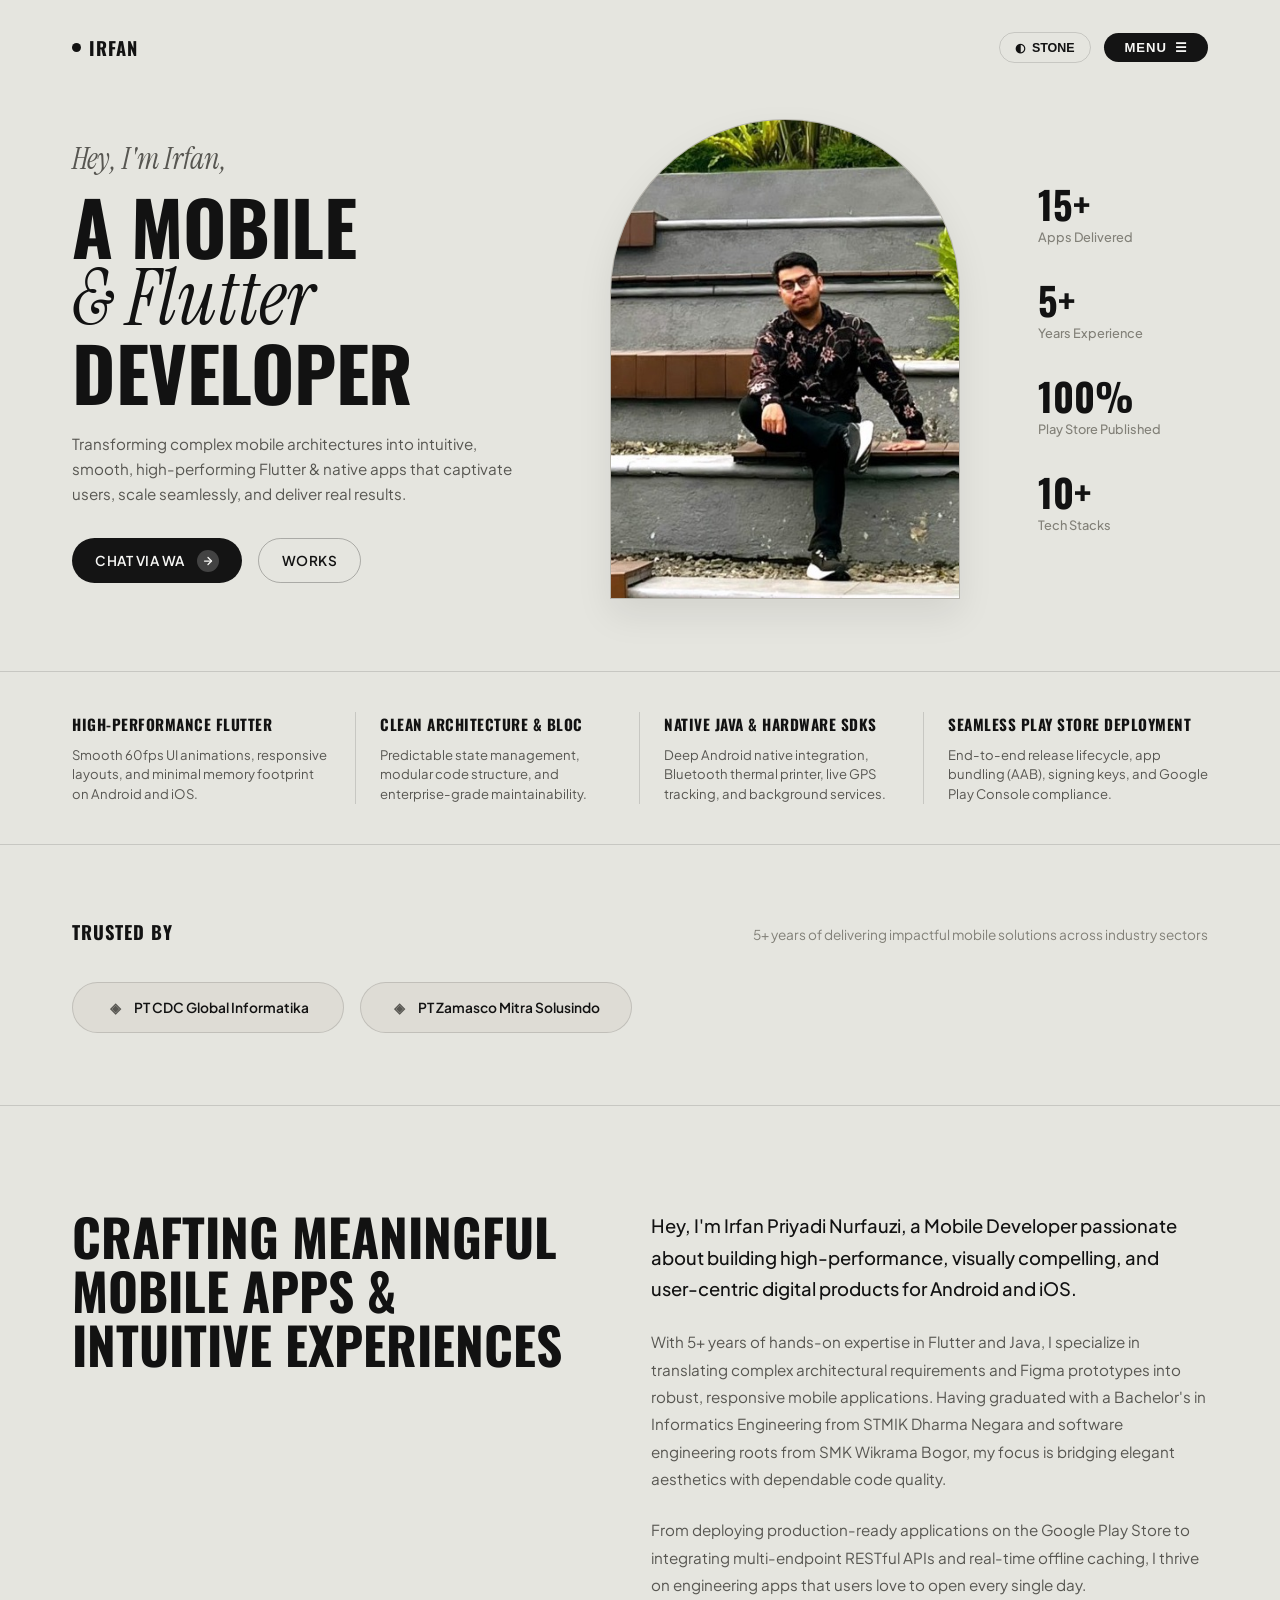
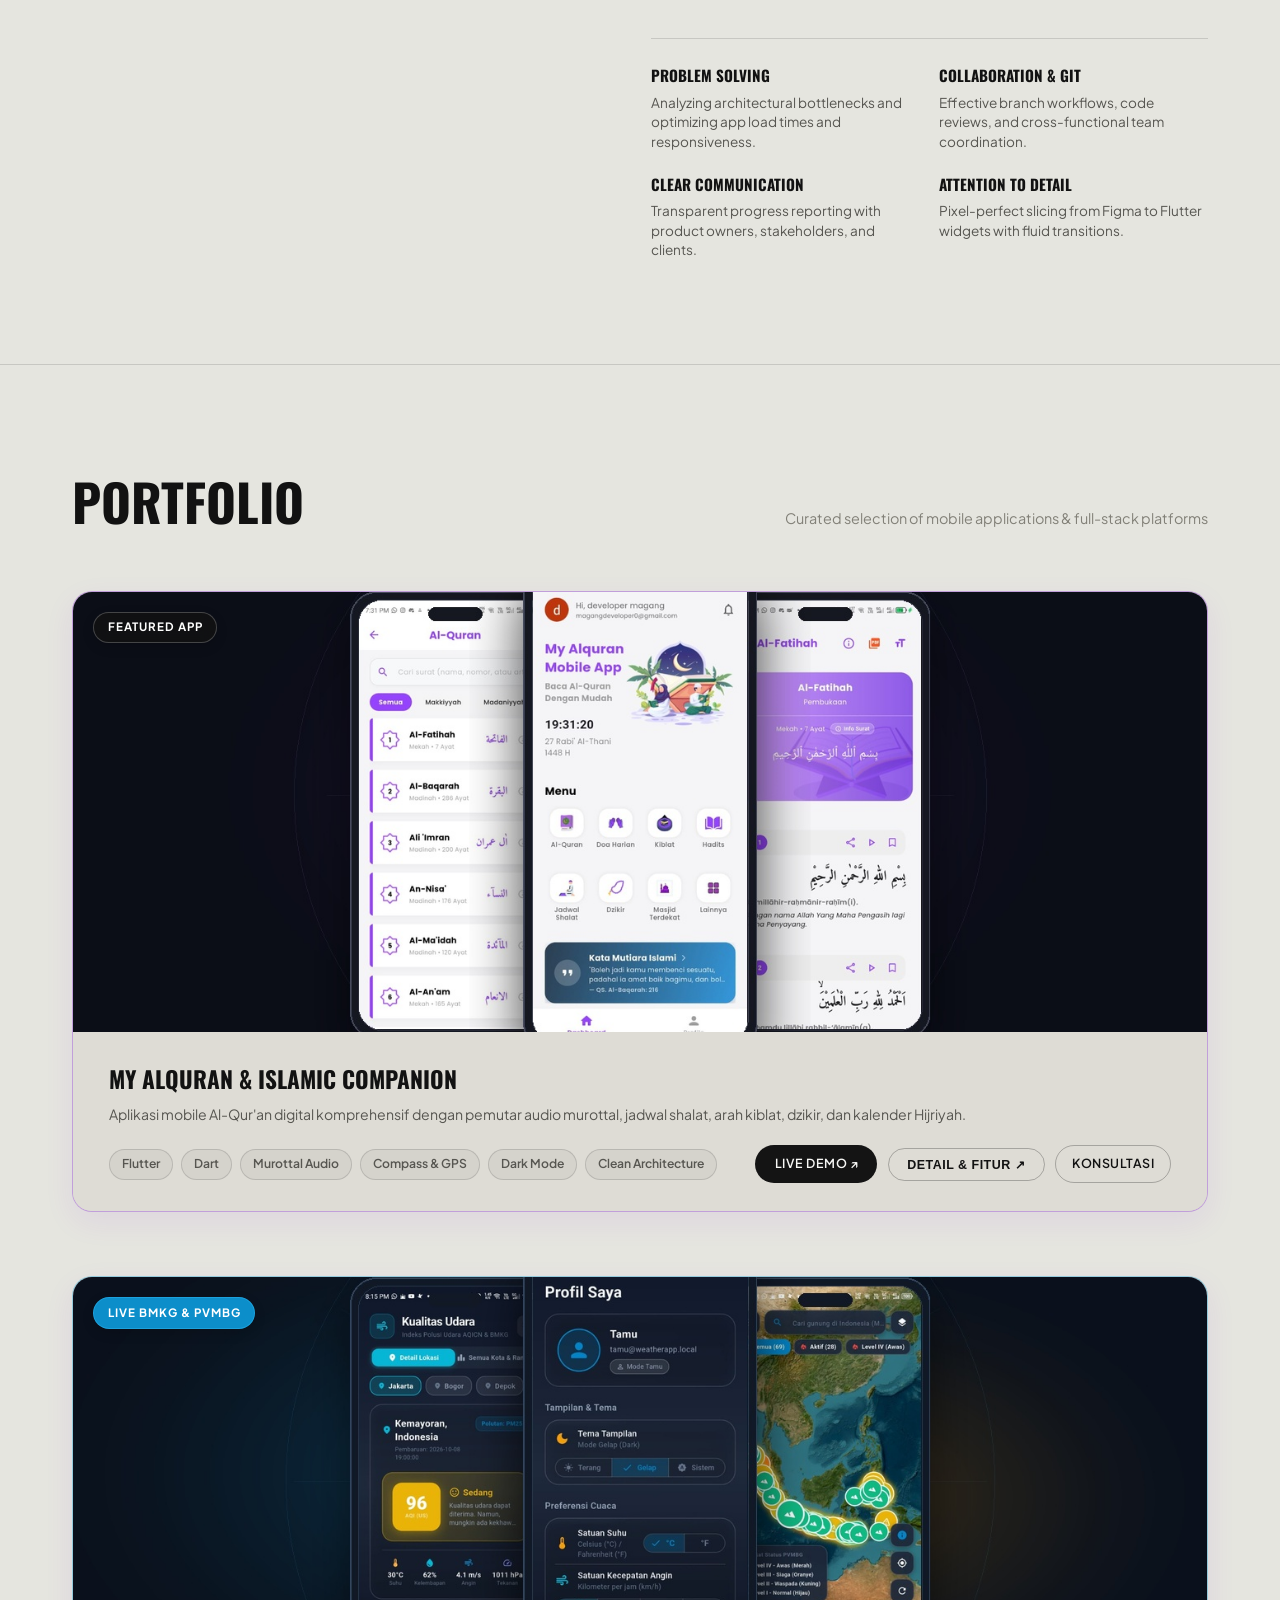
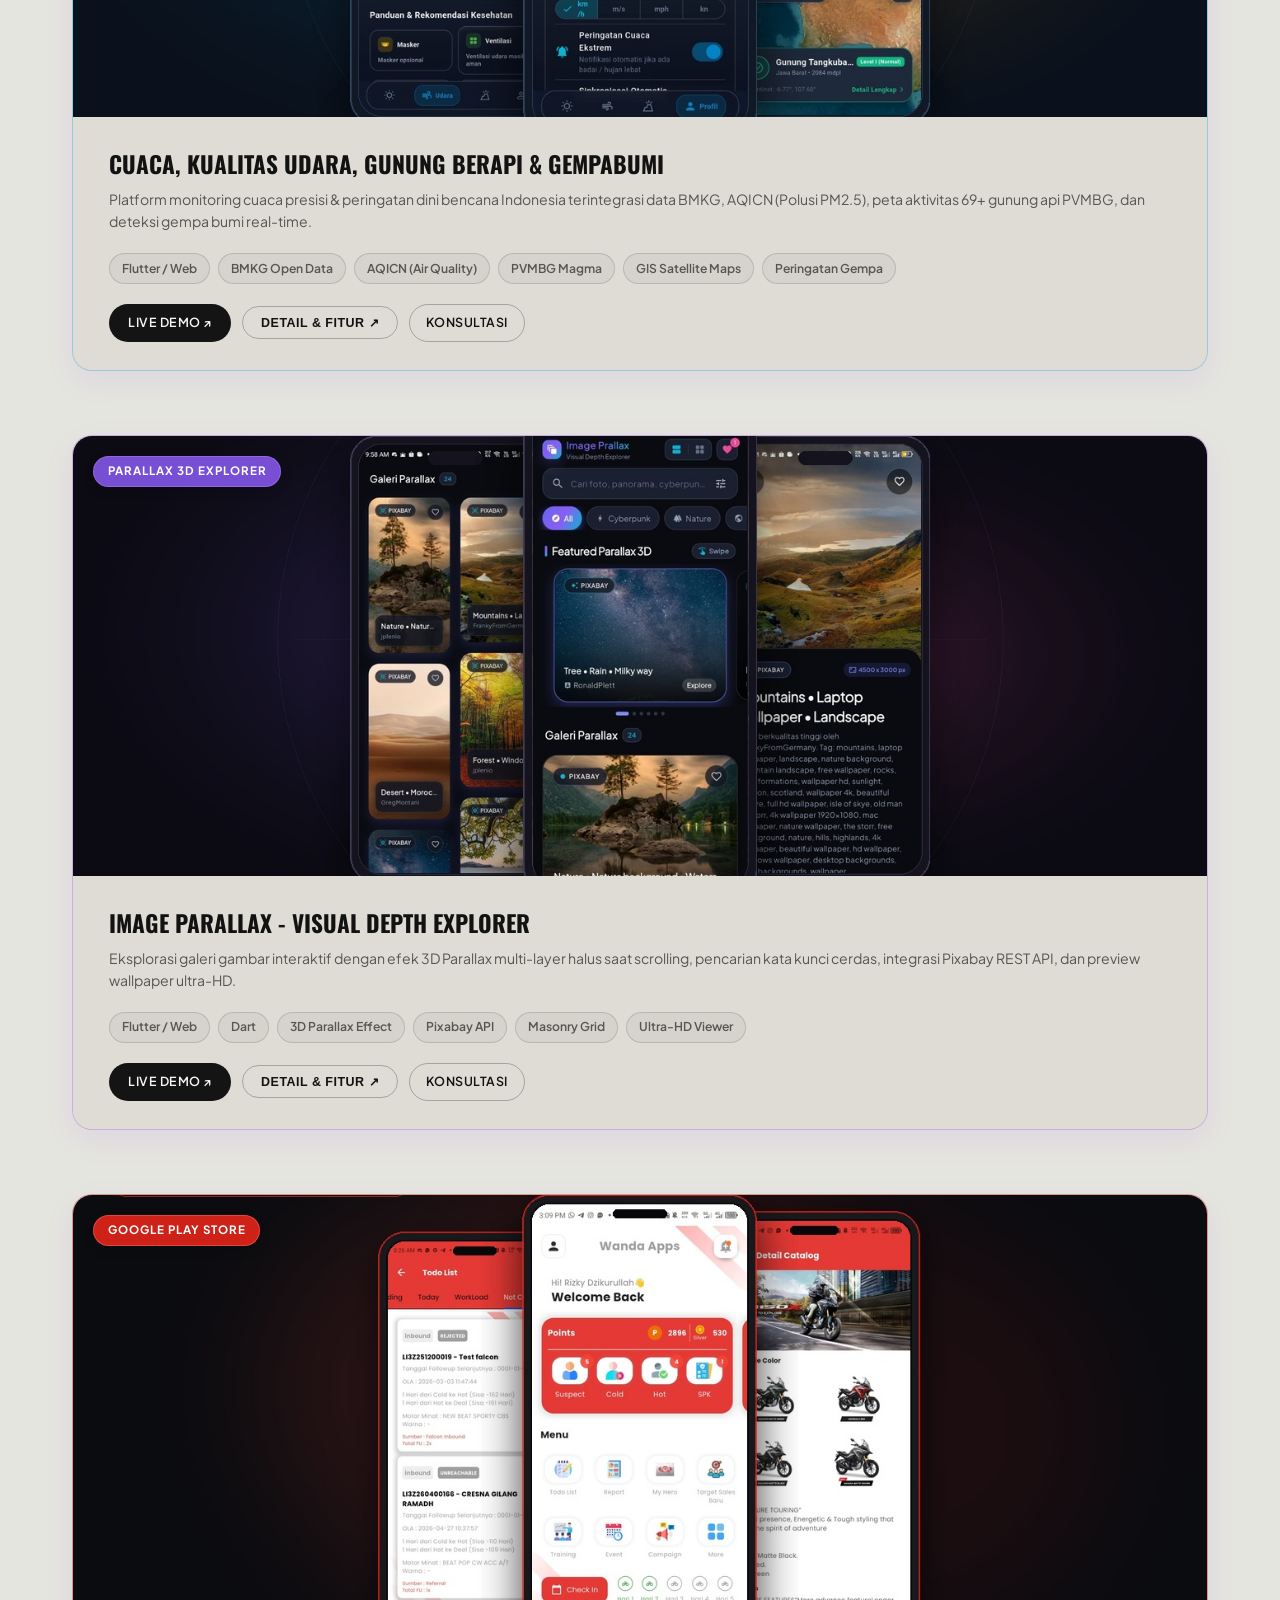
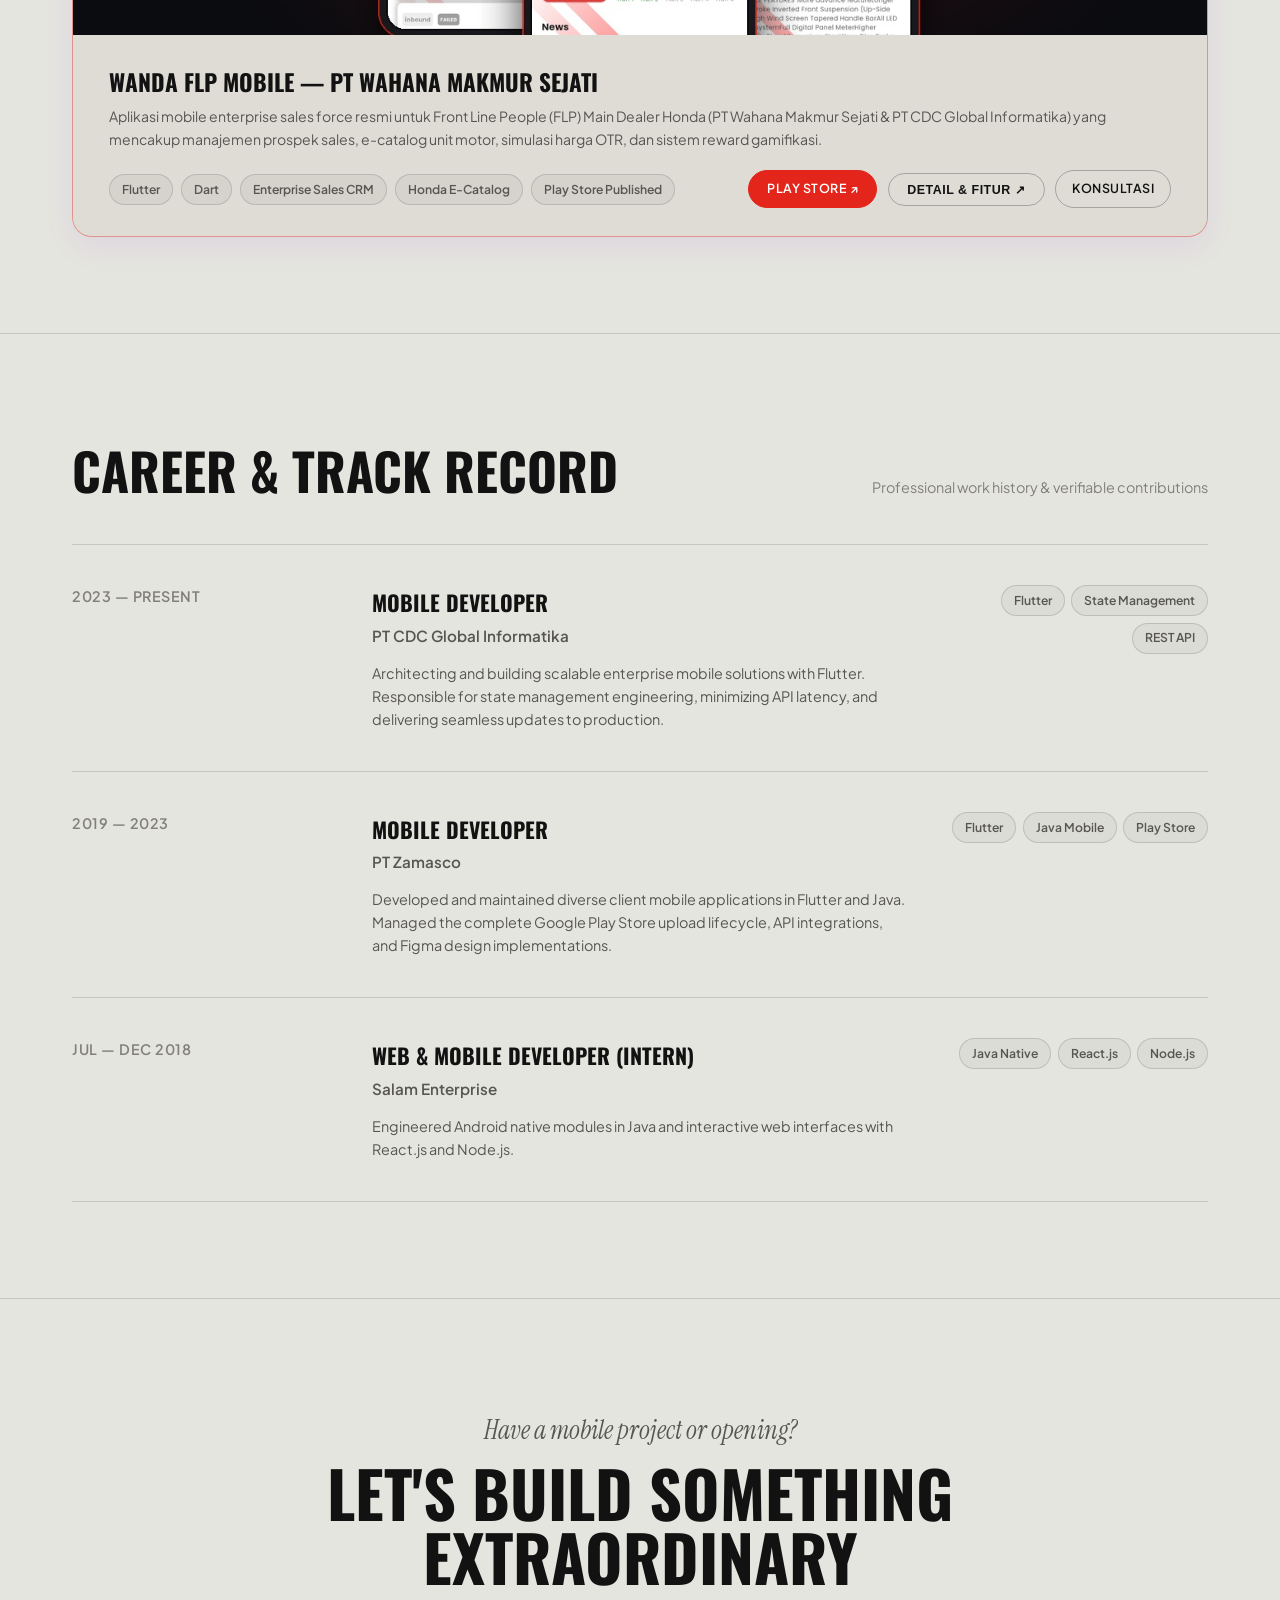
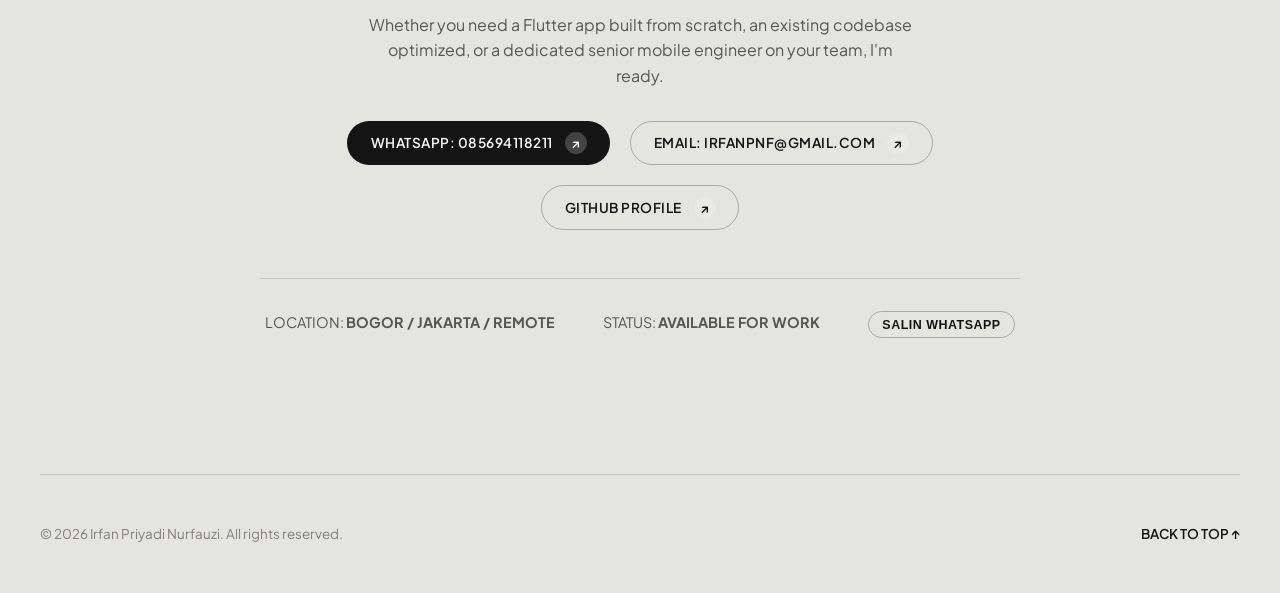
==== commit 9eae811e: "upate" ====
--- a/index.html
+++ b/index.html
@@ -170,7 +170,7 @@
     <section class="trusted-by-section">
       <div class="container">
         <div class="trusted-header">
-          <h2 class="trusted-title">TRUSTED BY &amp; ECOSYSTEM</h2>
+          <h2 class="trusted-title">TRUSTED BY</h2>
           <span class="trusted-subtitle">5+ years of delivering impactful mobile solutions across industry
             sectors</span>
         </div>
@@ -1306,19 +1306,28 @@
   <!-- PROJECT DETAIL MODAL 4: WANDA FLP MOBILE (PT WAHANA MAKMUR SEJATI)  -->
   <!-- ==================================================================== -->
   <div class="modal-backdrop" id="wanda-modal-backdrop" aria-hidden="true"></div>
-  <aside class="project-modal" id="wanda-modal" role="dialog" aria-modal="true" aria-labelledby="wanda-modal-title" aria-hidden="true">
+  <aside class="project-modal" id="wanda-modal" role="dialog" aria-modal="true" aria-labelledby="wanda-modal-title"
+    aria-hidden="true">
     <div class="project-modal-header">
       <div class="modal-header-titles">
-        <span class="modal-badge-pill" style="background: rgba(228, 37, 27, 0.15); color: #e4251b; border: 1px solid rgba(228, 37, 27, 0.35);">ENTERPRISE MOBILE CRM &bull; PT WAHANA HONDA</span>
+        <span class="modal-badge-pill"
+          style="background: rgba(228, 37, 27, 0.15); color: #e4251b; border: 1px solid rgba(228, 37, 27, 0.35);">WAHANA
+          HONDA</span>
         <h2 id="wanda-modal-title">WANDA FLP MOBILE &mdash; PT WAHANA MAKMUR SEJATI</h2>
-        <p class="modal-subtitle">Enterprise mobile suite resmi Front Line People (FLP) Main Dealer Honda (PT Wahana Makmur Sejati &amp; PT CDC Global Informatika) untuk akselerasi penjualan motor, manajemen prospek, e-catalog, dan price list OTR.</p>
+        <p class="modal-subtitle">Enterprise mobile suite resmi Front Line People (FLP) Main Dealer Honda (PT Wahana
+          Makmur Sejati &amp; PT CDC Global Informatika) untuk akselerasi penjualan motor, manajemen prospek, e-catalog,
+          dan price list OTR.</p>
       </div>
       <div class="modal-header-actions">
-        <a href="https://play.google.com/store/apps/details?id=com.cdc.flpwahana" target="_blank" rel="noopener noreferrer" class="pill-btn" style="background: #e4251b; border-color: #e4251b; color: #fff; padding: 0.55rem 1.15rem; font-size: 0.78rem;">
+        <a href="https://play.google.com/store/apps/details?id=com.cdc.flpwahana" target="_blank"
+          rel="noopener noreferrer" class="pill-btn"
+          style="background: #e4251b; border-color: #e4251b; color: #fff; padding: 0.55rem 1.15rem; font-size: 0.78rem;">
           <span>BUKA PLAY STORE ↗</span>
         </a>
-        <button type="button" class="modal-close-btn" id="wanda-modal-close-btn" aria-label="Tutup Detail Wanda FLP Mobile">
-          <svg width="20" height="20" viewBox="0 0 24 24" fill="none" stroke="currentColor" stroke-width="2" stroke-linecap="round" stroke-linejoin="round">
+        <button type="button" class="modal-close-btn" id="wanda-modal-close-btn"
+          aria-label="Tutup Detail Wanda FLP Mobile">
+          <svg width="20" height="20" viewBox="0 0 24 24" fill="none" stroke="currentColor" stroke-width="2"
+            stroke-linecap="round" stroke-linejoin="round">
             <line x1="18" y1="6" x2="6" y2="18"></line>
             <line x1="6" y1="6" x2="18" y2="18"></line>
           </svg>
@@ -1335,11 +1344,13 @@
             <div class="modal-phone-chassis" style="border-color: #3b1818;">
               <div class="phone-camera-island"></div>
               <div class="phone-screen-wrapper">
-                <img id="wanda-modal-phone-screen-img" src="assets/images/project-wanda-home.jpg" alt="Preview Layar Wanda FLP Mobile" class="modal-screen-active-img">
+                <img id="wanda-modal-phone-screen-img" src="assets/images/project-wanda-home.jpg"
+                  alt="Preview Layar Wanda FLP Mobile" class="modal-screen-active-img">
               </div>
             </div>
             <div class="phone-preview-caption" id="wanda-modal-screen-caption">
-              <strong>Beranda FLP &amp; Gamifikasi Poin</strong> &mdash; Dashboard kinerja sales harian, status pipeline prospek (Suspect, Cold, Hot, SPK), perolehan poin reward Silver, dan presensi check-in dealer.
+              <strong>Beranda FLP &amp; Gamifikasi Poin</strong> &mdash; Dashboard kinerja sales harian, status pipeline
+              prospek (Suspect, Cold, Hot, SPK), perolehan poin reward Silver, dan presensi check-in dealer.
             </div>
           </div>
 
@@ -1348,19 +1359,23 @@
             <div class="modal-tabs-header">
               <span class="modal-section-label">PILIH TAMPILAN FITUR:</span>
               <div class="modal-screen-tab-list" role="tablist">
-                <button type="button" class="screen-tab-btn wanda-tab-btn active" data-wanda-screen="home" role="tab" aria-selected="true">
+                <button type="button" class="screen-tab-btn wanda-tab-btn active" data-wanda-screen="home" role="tab"
+                  aria-selected="true">
                   <span class="tab-icon">🏍️</span>
                   <span class="tab-label">Beranda &amp; Poin FLP</span>
                 </button>
-                <button type="button" class="screen-tab-btn wanda-tab-btn" data-wanda-screen="catalog" role="tab" aria-selected="false">
+                <button type="button" class="screen-tab-btn wanda-tab-btn" data-wanda-screen="catalog" role="tab"
+                  aria-selected="false">
                   <span class="tab-icon">📑</span>
                   <span class="tab-label">E-Catalog Motor Honda</span>
                 </button>
-                <button type="button" class="screen-tab-btn wanda-tab-btn" data-wanda-screen="prospect" role="tab" aria-selected="false">
+                <button type="button" class="screen-tab-btn wanda-tab-btn" data-wanda-screen="prospect" role="tab"
+                  aria-selected="false">
                   <span class="tab-icon">📋</span>
                   <span class="tab-label">Todo List &amp; CRM Prospek</span>
                 </button>
-                <button type="button" class="screen-tab-btn wanda-tab-btn" data-wanda-screen="price" role="tab" aria-selected="false">
+                <button type="button" class="screen-tab-btn wanda-tab-btn" data-wanda-screen="price" role="tab"
+                  aria-selected="false">
                   <span class="tab-icon">💰</span>
                   <span class="tab-label">Harga OTR JKT &amp; TGR</span>
                 </button>
@@ -1373,13 +1388,18 @@
               <div class="screen-detail-panel wanda-detail-panel active" id="wanda-panel-home">
                 <h4 class="panel-screen-title">Beranda Interaktif FLP &amp; Gamifikasi Poin Sales</h4>
                 <p class="panel-screen-desc">
-                  Pusat komando terpadu Front Line People (FLP) dealer Honda untuk memantau performa penjualan harian, tiering reward poin (Silver), dan alur operasional dealer secara real-time.
+                  Pusat komando terpadu Front Line People (FLP) dealer Honda untuk memantau performa penjualan harian,
+                  tiering reward poin (Silver), dan alur operasional dealer secara real-time.
                 </p>
                 <ul class="panel-feature-list">
-                  <li><strong>Gamifikasi Poin &amp; Tiering Kinerja:</strong> Pelacakan poin akumulatif (Points 2896, 530 Silver) untuk mendorong motivasi tenaga penjual serta kuis edukasi produk harian.</li>
-                  <li><strong>Pipeline Status Prospek Terpadu:</strong> Kartu ringkasan cepat jumlah calon pembeli berdasarkan fase (<em>Suspect, Cold, Hot, hingga SPK / Surat Pesanan Kendaraan</em>).</li>
-                  <li><strong>Presensi Check-In Geolocation:</strong> Modul absensi harian tenaga penjual berbasis verifikasi radius lokasi dealer resmi Honda.</li>
-                  <li><strong>Menu Pintasan Cepat:</strong> Akses instan ke modul Todo List, Laporan Penjualan (Report), Program Loyalitas (My Hero), Event, dan Kampanye Marketing.</li>
+                  <li><strong>Gamifikasi Poin &amp; Tiering Kinerja:</strong> Pelacakan poin akumulatif (Points 2896,
+                    530 Silver) untuk mendorong motivasi tenaga penjual serta kuis edukasi produk harian.</li>
+                  <li><strong>Pipeline Status Prospek Terpadu:</strong> Kartu ringkasan cepat jumlah calon pembeli
+                    berdasarkan fase (<em>Suspect, Cold, Hot, hingga SPK / Surat Pesanan Kendaraan</em>).</li>
+                  <li><strong>Presensi Check-In Geolocation:</strong> Modul absensi harian tenaga penjual berbasis
+                    verifikasi radius lokasi dealer resmi Honda.</li>
+                  <li><strong>Menu Pintasan Cepat:</strong> Akses instan ke modul Todo List, Laporan Penjualan (Report),
+                    Program Loyalitas (My Hero), Event, dan Kampanye Marketing.</li>
                 </ul>
               </div>
 
@@ -1387,13 +1407,19 @@
               <div class="screen-detail-panel wanda-detail-panel" id="wanda-panel-catalog">
                 <h4 class="panel-screen-title">E-Catalog Lengkap Seluruh Lini Motor Honda</h4>
                 <p class="panel-screen-desc">
-                  Katalog interaktif terlengkap yang menyajikan detail visual, varian warna resmi, dan spesifikasi teknologi motor Honda untuk kebutuhan presentasi ke konsumen.
+                  Katalog interaktif terlengkap yang menyajikan detail visual, varian warna resmi, dan spesifikasi
+                  teknologi motor Honda untuk kebutuhan presentasi ke konsumen.
                 </p>
                 <ul class="panel-feature-list">
-                  <li><strong>Kategori Unit Komprehensif:</strong> Klasifikasi lengkap kategori motor Honda (<em>Matic, Sport, Cub, Big Bike, dan EV / Electric Vehicle</em>).</li>
-                  <li><strong>Showcase Varian Warna Interaktif:</strong> Visualisasi akurat seluruh opsi warna motor (seperti CB150X <em>Amazon Matte Green, Mandala Red, Volcano Matte Black, Sahara Matte Brown</em>).</li>
-                  <li><strong>Spesifikasi &amp; Fitur Unggulan:</strong> Penjelasan mendalam fitur unggulan seperti Inverted Front Suspension, Full Digital Meter, Tapered Handle Bar, dan LED Lighting.</li>
-                  <li><strong>Banner Hero &amp; Filosofi Produk:</strong> Materi promosi resmi (seperti tagline "Born to Explore") yang memudahkan sales memikat minat calon pembeli.</li>
+                  <li><strong>Kategori Unit Komprehensif:</strong> Klasifikasi lengkap kategori motor Honda (<em>Matic,
+                      Sport, Cub, Big Bike, dan EV / Electric Vehicle</em>).</li>
+                  <li><strong>Showcase Varian Warna Interaktif:</strong> Visualisasi akurat seluruh opsi warna motor
+                    (seperti CB150X <em>Amazon Matte Green, Mandala Red, Volcano Matte Black, Sahara Matte Brown</em>).
+                  </li>
+                  <li><strong>Spesifikasi &amp; Fitur Unggulan:</strong> Penjelasan mendalam fitur unggulan seperti
+                    Inverted Front Suspension, Full Digital Meter, Tapered Handle Bar, dan LED Lighting.</li>
+                  <li><strong>Banner Hero &amp; Filosofi Produk:</strong> Materi promosi resmi (seperti tagline "Born to
+                    Explore") yang memudahkan sales memikat minat calon pembeli.</li>
                 </ul>
               </div>
 
@@ -1401,13 +1427,18 @@
               <div class="screen-detail-panel wanda-detail-panel" id="wanda-panel-prospect">
                 <h4 class="panel-screen-title">Todo List Follow-Up &amp; Siklus CRM Prospek</h4>
                 <p class="panel-screen-desc">
-                  Sistem pelacakan calon konsumen otomatis yang mengelola alur kerja harian sales, batas waktu tindak lanjut, dan riwayat interaksi pelanggan.
+                  Sistem pelacakan calon konsumen otomatis yang mengelola alur kerja harian sales, batas waktu tindak
+                  lanjut, dan riwayat interaksi pelanggan.
                 </p>
                 <ul class="panel-feature-list">
-                  <li><strong>Todo List Harian &amp; Workload:</strong> Tab kategorisasi prospek terstruktur (<em>Today, Pending, Workload, Not Contacted</em>) agar tidak ada prospek terbengkalai.</li>
-                  <li><strong>Pengingat SLA &amp; OLA Interaksi:</strong> Penghitung mundur target transisi status (contoh: 1 Hari dari Cold ke Hot, sisa hari menuju Deal SPK).</li>
-                  <li><strong>Pelabelan Status Prospek:</strong> Penandaan status yang jelas (<em>Inbound, Rejected, Unreachable, Failed</em>) beserta unit motor minat calon pembeli.</li>
-                  <li><strong>Riwayat Interaksi &amp; Sumber Prospek:</strong> Pencatatan total follow up (Total FU), sumber lead (Falcon Inbound, Referral, Event Walk-in), dan tanggal jadwal tindak lanjut.</li>
+                  <li><strong>Todo List Harian &amp; Workload:</strong> Tab kategorisasi prospek terstruktur (<em>Today,
+                      Pending, Workload, Not Contacted</em>) agar tidak ada prospek terbengkalai.</li>
+                  <li><strong>Pengingat SLA &amp; OLA Interaksi:</strong> Penghitung mundur target transisi status
+                    (contoh: 1 Hari dari Cold ke Hot, sisa hari menuju Deal SPK).</li>
+                  <li><strong>Pelabelan Status Prospek:</strong> Penandaan status yang jelas (<em>Inbound, Rejected,
+                      Unreachable, Failed</em>) beserta unit motor minat calon pembeli.</li>
+                  <li><strong>Riwayat Interaksi &amp; Sumber Prospek:</strong> Pencatatan total follow up (Total FU),
+                    sumber lead (Falcon Inbound, Referral, Event Walk-in), dan tanggal jadwal tindak lanjut.</li>
                 </ul>
               </div>
 
@@ -1415,13 +1446,18 @@
               <div class="screen-detail-panel wanda-detail-panel" id="wanda-panel-price">
                 <h4 class="panel-screen-title">Simulasi Harga OTR Resmi Jakarta &amp; Tangerang</h4>
                 <p class="panel-screen-desc">
-                  Basis data harga On The Road (OTR) resmi yang disinkronkan langsung dari kantor pusat Wahana Makmur Sejati untuk mempermudah penghitungan penawaran ke pelanggan.
+                  Basis data harga On The Road (OTR) resmi yang disinkronkan langsung dari kantor pusat Wahana Makmur
+                  Sejati untuk mempermudah penghitungan penawaran ke pelanggan.
                 </p>
                 <ul class="panel-feature-list">
-                  <li><strong>Dual Wilayah OTR (Jakarta &amp; Tangerang):</strong> Transparansi harga On The Road spesifik wilayah JKT dan TGR untuk setiap tipe varian motor Honda.</li>
-                  <li><strong>Live Search Cepat:</strong> Kotak pencarian responsif untuk menemukan harga motor secara instan (CB150R Streetfire, BeAT Sporty CBS, PCX 150 ABS, CBR 250 R).</li>
-                  <li><strong>Akurasi Data Penjualan:</strong> Data terhubung langsung dengan tarif pajak kendaraan bermotor dan skema pembiayaan resmi Honda.</li>
-                  <li><strong>Penyimpanan Offline Cache:</strong> Memastikan tenaga penjual tetap dapat membuka rincian harga acuan saat bertugas di lokasi tanpa koneksi internet lancar.</li>
+                  <li><strong>Dual Wilayah OTR (Jakarta &amp; Tangerang):</strong> Transparansi harga On The Road
+                    spesifik wilayah JKT dan TGR untuk setiap tipe varian motor Honda.</li>
+                  <li><strong>Live Search Cepat:</strong> Kotak pencarian responsif untuk menemukan harga motor secara
+                    instan (CB150R Streetfire, BeAT Sporty CBS, PCX 150 ABS, CBR 250 R).</li>
+                  <li><strong>Akurasi Data Penjualan:</strong> Data terhubung langsung dengan tarif pajak kendaraan
+                    bermotor dan skema pembiayaan resmi Honda.</li>
+                  <li><strong>Penyimpanan Offline Cache:</strong> Memastikan tenaga penjual tetap dapat membuka rincian
+                    harga acuan saat bertugas di lokasi tanpa koneksi internet lancar.</li>
                 </ul>
               </div>
             </div>
@@ -1439,7 +1475,8 @@
               <h4>BLOC STATE MANAGEMENT &amp; CLEAN ARCH</h4>
             </div>
             <p>
-              Struktur arsitektur modular yang memisahkan Presentation, Domain Use Cases, dan Data Repositories secara ketat untuk menjamin stabilitas kode di puluhan modul aplikasi.
+              Struktur arsitektur modular yang memisahkan Presentation, Domain Use Cases, dan Data Repositories secara
+              ketat untuk menjamin stabilitas kode di puluhan modul aplikasi.
             </p>
           </div>
 
@@ -1449,7 +1486,8 @@
               <h4>OFFLINE-FIRST SYNC &amp; CACHE ENGINE</h4>
             </div>
             <p>
-              Mekanisme sinkronisasi data prospek dan katalog berbasis database lokal (Hive / SQLite) dengan antrian background sync otomatis ketika koneksi internet kembali stabil.
+              Mekanisme sinkronisasi data prospek dan katalog berbasis database lokal (Hive / SQLite) dengan antrian
+              background sync otomatis ketika koneksi internet kembali stabil.
             </p>
           </div>
 
@@ -1459,7 +1497,8 @@
               <h4>SECURE REST API &amp; OAUTH2 BEARER</h4>
             </div>
             <p>
-              Enkripsi endpoint REST API dengan OAuth2 token authentication, SSL Pinning, dan validasi sesi dealer resmi untuk menjaga kerahasiaan data prospek konsumen.
+              Enkripsi endpoint REST API dengan OAuth2 token authentication, SSL Pinning, dan validasi sesi dealer resmi
+              untuk menjaga kerahasiaan data prospek konsumen.
             </p>
           </div>
 
@@ -1469,7 +1508,8 @@
               <h4>GOOGLE PLAY STORE PRODUCTION RELEASE</h4>
             </div>
             <p>
-              Dipublikasikan secara resmi di Google Play Store (<code>com.cdc.flpwahana</code>), memenuhi standar Google Play Developer Policy, Android App Bundle (AAB), dan continuous deployment.
+              Dipublikasikan secara resmi di Google Play Store (<code>com.cdc.flpwahana</code>), memenuhi standar Google
+              Play Developer Policy, Android App Bundle (AAB), dan continuous deployment.
             </p>
           </div>
         </div>
@@ -1496,10 +1536,12 @@
         <span>Unduh aplikasi resmi di Play Store atau konsultasikan pengembangan aplikasi mobile enterprise:</span>
       </div>
       <div class="modal-footer-actions">
-        <a href="https://play.google.com/store/apps/details?id=com.cdc.flpwahana" target="_blank" rel="noopener noreferrer" class="pill-btn" style="background: #e4251b; border-color: #e4251b; color: #fff;">
+        <a href="https://play.google.com/store/apps/details?id=com.cdc.flpwahana" target="_blank"
+          rel="noopener noreferrer" class="pill-btn" style="background: #e4251b; border-color: #e4251b; color: #fff;">
           <span>BUKA DI GOOGLE PLAY ↗</span>
         </a>
-        <a href="https://wa.me/6285694118211?text=Halo%20Irfan,%20saya%20tertarik%20dengan%20proyek%20Wanda%20FLP%20Mobile%20Flutter" target="_blank" class="pill-btn pill-btn-outline">
+        <a href="https://wa.me/6285694118211?text=Halo%20Irfan,%20saya%20tertarik%20dengan%20proyek%20Wanda%20FLP%20Mobile%20Flutter"
+          target="_blank" class="pill-btn pill-btn-outline">
           <span>KONSULTASI VIA WHATSAPP ↗</span>
         </a>
         <button type="button" class="pill-btn pill-btn-outline" id="wanda-modal-close-footer-btn">
--- a/style.css
+++ b/style.css
@@ -1001,36 +1001,9 @@
     padding: 0 1.25rem;
   }
 
-  .header-nav {
-    padding: 1.25rem 0 0.75rem;
-  }
-
-  .brand-tag {
-    font-size: 1.05rem;
-  }
-
-  .nav-right-actions {
-    gap: 0.5rem;
-  }
-
-  .theme-toggle-btn {
-    padding: 0.4rem 0.75rem;
-    font-size: 0.74rem;
-  }
-
-  .menu-pill-btn {
-    padding: 0.4rem 0.95rem;
-    font-size: 0.78rem;
-  }
-
-  .hero-greeting {
-    font-size: 1.45rem;
-  }
-
   .hero-editorial-grid {
     grid-template-columns: 1fr;
     text-align: center;
-    gap: 2rem;
   }
 
   .hero-left-col {
@@ -1038,64 +1011,34 @@
   }
 
   .hero-headline {
-    font-size: clamp(2.3rem, 8.5vw, 3.2rem);
+    font-size: clamp(2.4rem, 8vw, 3.6rem);
     line-height: 1.05;
-    margin-bottom: 1.25rem;
-    word-break: break-word;
   }
 
   .hero-bio {
-    font-size: 0.9rem;
-    line-height: 1.6;
     margin-left: auto;
     margin-right: auto;
-    margin-bottom: 1.75rem;
-    padding: 0 0.5rem;
   }
 
   .hero-cta-wrapper {
-    flex-direction: column;
-    width: 100%;
-    max-width: 320px;
-    margin: 0 auto;
-    gap: 0.65rem;
-  }
-
-  .hero-cta-wrapper .pill-btn {
-    width: 100%;
+    display: flex;
+    align-items: center;
     justify-content: center;
-    padding: 0.75rem 1.2rem;
-  }
-
-  .hero-center-col {
-    margin: 1.5rem 0;
+    gap: 0.85rem;
+    flex-wrap: wrap;
   }
 
   .hero-arch-container {
     height: 380px;
-    max-width: 280px;
-    margin: 0 auto;
+    max-width: 290px;
   }
 
   .hero-right-col {
     grid-column: span 1;
     display: grid;
     grid-template-columns: repeat(2, 1fr);
-    gap: 1.25rem;
+    gap: 1.5rem;
     text-align: center;
-    padding-top: 1.5rem;
-  }
-
-  .metric-number {
-    font-size: 2rem;
-  }
-
-  .metric-label {
-    font-size: 0.76rem;
-  }
-
-  .feature-strip {
-    padding: 1.75rem 0;
   }
 
   .feature-strip-grid {
@@ -1103,221 +1046,81 @@
     gap: 1.5rem;
   }
 
-  .strip-item h3 {
-    font-size: 1.15rem;
-  }
-
-  .strip-item p {
-    font-size: 0.82rem;
-  }
-
   .trusted-grid {
     grid-template-columns: 1fr;
-    gap: 1.5rem;
-  }
-
-  .portfolio-section {
-    padding: 3.5rem 0;
-  }
-
-  .portfolio-header {
-    text-align: center;
-    margin-bottom: 2rem;
-  }
-
-  .portfolio-title {
-    font-size: clamp(2.2rem, 7vw, 3rem);
-  }
-
-  .portfolio-subtitle {
-    font-size: 0.82rem;
-  }
-
-  .portfolio-cards-stack {
-    gap: 1.75rem;
-  }
-
-  .editorial-project-card {
-    border-radius: 18px;
-    overflow: hidden;
   }
 
   .project-media-frame {
-    height: 220px;
-  }
-
-  .project-badge-pill {
-    top: 0.75rem;
-    left: 0.75rem;
-    font-size: 0.65rem;
-    padding: 0.25rem 0.65rem;
-    letter-spacing: 0.5px;
+    height: 240px;
   }
 
   .project-caption-bar {
-    padding: 1.25rem 1rem;
-    flex-direction: column;
-    align-items: stretch;
-    gap: 0.85rem;
+    padding: 1.25rem 1.5rem;
+    display: flex;
+    align-items: center;
+    justify-content: space-between;
+    flex-wrap: wrap;
+    gap: 1rem;
   }
 
   .project-caption-left {
-    width: 100%;
+    flex: 1 1 280px;
   }
 
   .project-caption-left h3 {
-    font-size: clamp(1.15rem, 4.5vw, 1.35rem);
+    font-size: clamp(1.2rem, 3.5vw, 1.45rem);
     line-height: 1.25;
-    margin-bottom: 0.4rem;
-    word-break: break-word;
-  }
-
-  .project-caption-left p {
-    font-size: 0.84rem;
-    line-height: 1.5;
   }
 
   .project-tags-group {
     display: flex;
+    align-items: center;
     flex-wrap: wrap;
-    gap: 0.35rem;
-    width: 100%;
-  }
-
-  .project-tag-pill {
-    font-size: 0.72rem;
-    padding: 0.25rem 0.6rem;
+    gap: 0.4rem;
   }
 
   .project-actions-group {
     display: flex;
-    flex-direction: column;
-    width: 100%;
+    align-items: center;
     gap: 0.55rem;
-    margin-top: 0.25rem;
-  }
-
-  .project-actions-group .pill-btn {
-    width: 100% !important;
-    justify-content: center !important;
-    padding: 0.75rem 1rem !important;
-    font-size: 0.82rem !important;
-  }
-
-  .projects-two-col {
-    grid-template-columns: 1fr;
-    gap: 1.5rem;
-  }
-
-  .timeline-section {
-    padding: 4rem 0 3rem;
+    flex-wrap: wrap;
   }
 
   .timeline-row {
     grid-template-columns: 1fr;
-    gap: 0.75rem;
-    padding: 1.75rem 0;
-  }
-
-  .timeline-period {
-    font-size: 0.82rem;
-  }
-
-  .timeline-main h3 {
-    font-size: 1.2rem;
-  }
-
-  .timeline-company {
-    font-size: 0.88rem;
-    margin-bottom: 0.5rem;
-  }
-
-  .timeline-desc {
-    font-size: 0.84rem;
-    line-height: 1.55;
+    gap: 1rem;
   }
 
   .timeline-skills-col {
     justify-content: flex-start;
-    margin-top: 0.25rem;
-  }
-
-  .contact-section {
-    padding: 4.5rem 0 3rem;
-    text-align: center;
-  }
-
-  .contact-pretitle {
-    font-size: 1.35rem;
   }
 
   .contact-title {
-    font-size: clamp(2.3rem, 8vw, 3.2rem);
-    line-height: 1.05;
-    margin-bottom: 1.25rem;
+    font-size: clamp(2.4rem, 7vw, 3.8rem);
   }
 
   .contact-cta-buttons {
-    flex-direction: column;
-    width: 100%;
-    max-width: 320px;
-    margin: 0 auto 2.5rem;
-    gap: 0.65rem;
-  }
-
-  .contact-cta-buttons .pill-btn {
-    width: 100%;
+    display: flex;
+    align-items: center;
     justify-content: center;
-    padding: 0.75rem 1.25rem;
-  }
-
-  .contact-meta-strip {
-    flex-direction: column;
     gap: 1rem;
-    align-items: center;
-    text-align: center;
-    padding-top: 1.5rem;
-  }
-
-  .footer-editorial {
-    flex-direction: column;
-    text-align: center;
-    gap: 0.75rem;
-    padding: 2rem 0;
+    flex-wrap: wrap;
   }
 }
 
 @media (max-width: 480px) {
-  .container {
-    padding: 0 1rem;
-  }
-
-  .hero-headline {
-    font-size: clamp(2rem, 9.5vw, 2.6rem);
-  }
-
-  .hero-arch-container {
-    max-width: 240px;
-    height: 330px;
-  }
-
   .feature-strip-grid {
     grid-template-columns: 1fr;
     gap: 1.25rem;
-    text-align: center;
+  }
+
+  .hero-arch-container {
+    max-width: 250px;
+    height: 340px;
   }
 
   .project-media-frame {
-    height: 190px;
-  }
-
-  .hero-right-col {
-    grid-template-columns: 1fr 1fr;
-    gap: 1rem;
-  }
-
-  .metric-number {
-    font-size: 1.85rem;
+    height: 200px;
   }
 }
 
@@ -1815,43 +1618,30 @@
 }
 
 @media (max-width: 768px) {
-  .modal-backdrop,
-  .project-modal-backdrop {
-    background: rgba(5, 7, 10, 0.88);
-  }
-
   .project-modal,
   .project-modal-container {
-    width: 100% !important;
-    height: 100% !important;
-    max-width: 100% !important;
-    max-height: 100% !important;
-    max-height: 100dvh !important;
-    top: 0 !important;
-    left: 0 !important;
-    border-radius: 0 !important;
-    border: none !important;
-    box-shadow: none !important;
-    transform: translateY(100%) !important;
-    transition: transform 0.35s cubic-bezier(0.16, 1, 0.3, 1), opacity 0.25s ease, visibility 0.25s ease !important;
+    width: 95%;
+    max-width: 1000px;
+    max-height: 92vh;
+    border-radius: 20px;
+    top: 50%;
+    left: 50%;
+    transform: translate(-50%, -48%) scale(0.97);
   }
 
   .project-modal.open,
   .project-modal-container.open {
-    transform: translateY(0) !important;
-    opacity: 1 !important;
-    visibility: visible !important;
+    transform: translate(-50%, -50%) scale(1);
+    opacity: 1;
+    visibility: visible;
   }
 
   .project-modal-header {
-    padding: 1rem 1rem 0.85rem;
-    position: sticky;
-    top: 0;
-    z-index: 40;
-    background: var(--bg-surface);
-    border-bottom: 1px solid var(--border-hairline);
-    flex-shrink: 0;
-    gap: 0.75rem;
+    padding: 1.25rem 1.5rem 1rem;
+    display: flex;
+    align-items: flex-start;
+    justify-content: space-between;
+    gap: 1rem;
   }
 
   .modal-header-titles {
@@ -1861,61 +1651,36 @@
 
   .modal-header-titles h2,
   .modal-title {
-    font-size: 1.12rem;
+    font-size: clamp(1.2rem, 3.5vw, 1.45rem);
     line-height: 1.25;
-    margin: 0.2rem 0;
-    word-break: break-word;
-  }
-
-  .modal-badge-pill,
-  .modal-badge-tag {
-    font-size: 0.65rem;
-    padding: 0.2rem 0.55rem;
   }
 
   .modal-subtitle {
-    font-size: 0.78rem;
-    line-height: 1.4;
-    color: var(--text-secondary);
-    display: -webkit-box;
-    -webkit-line-clamp: 2;
-    -webkit-box-orient: vertical;
-    overflow: hidden;
-    margin-top: 0.25rem;
+    font-size: 0.82rem;
+    line-height: 1.45;
   }
 
   .modal-header-actions {
     display: flex;
     align-items: center;
-    gap: 0.45rem;
+    gap: 0.5rem;
     flex-shrink: 0;
   }
 
   .modal-header-actions .pill-btn {
-    padding: 0.45rem 0.75rem;
-    font-size: 0.72rem;
-  }
-
-  .modal-close-btn {
-    width: 38px;
-    height: 38px;
-    min-width: 38px;
-    font-size: 1.15rem;
+    padding: 0.5rem 0.85rem;
+    font-size: 0.74rem;
   }
 
   .project-modal-body {
-    padding: 1.25rem 1rem 2rem;
+    padding: 1.25rem 1.5rem 1.75rem;
+    gap: 1.75rem;
     overflow-y: auto;
-    -webkit-overflow-scrolling: touch;
-    display: flex;
-    flex-direction: column;
-    gap: 1.75rem;
-    flex: 1;
   }
 
   .modal-showcase-grid {
     grid-template-columns: 1fr;
-    gap: 1.5rem;
+    gap: 1.75rem;
   }
 
   .modal-phone-preview-col {
@@ -1923,155 +1688,43 @@
     display: flex;
     flex-direction: column;
     align-items: center;
-    width: 100%;
   }
 
   .modal-phone-chassis {
-    width: 240px;
-    max-width: 75vw;
-    border-width: 8px;
-    border-radius: 30px;
+    width: 250px;
   }
 
   .phone-screen-wrapper {
-    height: 420px;
-    max-height: 55vh;
-  }
-
-  .phone-preview-caption {
-    font-size: 0.8rem;
-    text-align: center;
-    margin-top: 0.75rem;
-    max-width: 300px;
-    line-height: 1.45;
-  }
-
-  .modal-screen-tabs-col {
-    width: 100%;
-  }
-
-  .modal-tabs-header {
-    gap: 0.5rem;
-  }
-
-  .modal-section-label {
-    font-size: 0.68rem;
+    height: 460px;
   }
 
   .modal-screen-tab-list {
     display: grid;
-    grid-template-columns: 1fr;
-    gap: 0.5rem;
-    width: 100%;
+    grid-template-columns: repeat(2, 1fr);
+    gap: 0.65rem;
   }
 
   .screen-tab-btn,
   .weather-tab-btn,
   .parallax-tab-btn,
   .wanda-tab-btn {
-    padding: 0.7rem 0.85rem;
+    padding: 0.75rem 0.85rem;
     font-size: 0.82rem;
-    border-radius: 10px;
-    width: 100%;
-    min-height: 44px;
-    gap: 0.55rem;
-  }
-
-  .modal-tab-content-panels {
-    padding: 1.15rem 1rem;
-    border-radius: 14px;
-  }
-
-  .panel-screen-title {
-    font-size: 1.05rem;
-    line-height: 1.3;
-    margin-bottom: 0.5rem;
-  }
-
-  .panel-screen-desc {
-    font-size: 0.83rem;
-    line-height: 1.5;
-    margin-bottom: 0.85rem;
-  }
-
-  .panel-feature-list {
-    padding-left: 1.1rem;
-  }
-
-  .panel-feature-list li {
-    font-size: 0.8rem;
-    line-height: 1.45;
-    margin-bottom: 0.55rem;
-  }
-
-  .modal-arch-section {
-    width: 100%;
-  }
-
-  .modal-section-title {
-    font-size: 0.85rem;
-    letter-spacing: 1.2px;
-    margin-bottom: 1rem;
-  }
-
-  .modal-arch-grid {
-    grid-template-columns: 1fr !important;
-    gap: 0.85rem;
-    width: 100%;
-  }
-
-  .modal-arch-card {
-    grid-column: span 1 !important;
-    padding: 1.15rem 1rem;
-    border-radius: 12px;
-  }
-
-  .modal-arch-card h4 {
-    font-size: 0.88rem;
-  }
-
-  .modal-arch-card p {
-    font-size: 0.8rem;
-    line-height: 1.5;
-  }
-
-  .modal-specs-badges {
+  }
+
+  .project-modal-footer {
+    padding: 1rem 1.5rem;
     display: flex;
+    align-items: center;
+    justify-content: space-between;
+    gap: 1rem;
     flex-wrap: wrap;
-    gap: 0.35rem;
-  }
-
-  .spec-pill {
-    font-size: 0.74rem;
-    padding: 0.35rem 0.65rem;
-  }
-
-  .project-modal-footer {
-    padding: 1rem;
-    flex-direction: column;
-    align-items: stretch;
-    gap: 0.75rem;
-    background: var(--bg-surface);
-    border-top: 1px solid var(--border-hairline);
-    flex-shrink: 0;
-  }
-
-  .modal-footer-left {
-    font-size: 0.8rem;
-    text-align: center;
   }
 
   .modal-footer-actions {
     display: flex;
-    flex-direction: column;
-    width: 100%;
-    gap: 0.5rem;
-  }
-
-  .modal-footer-actions .pill-btn {
-    width: 100%;
-    justify-content: center;
-    padding: 0.75rem 1rem;
-    font-size: 0.82rem;
-  }
-}
+    align-items: center;
+    gap: 0.65rem;
+    flex-wrap: wrap;
+  }
+}
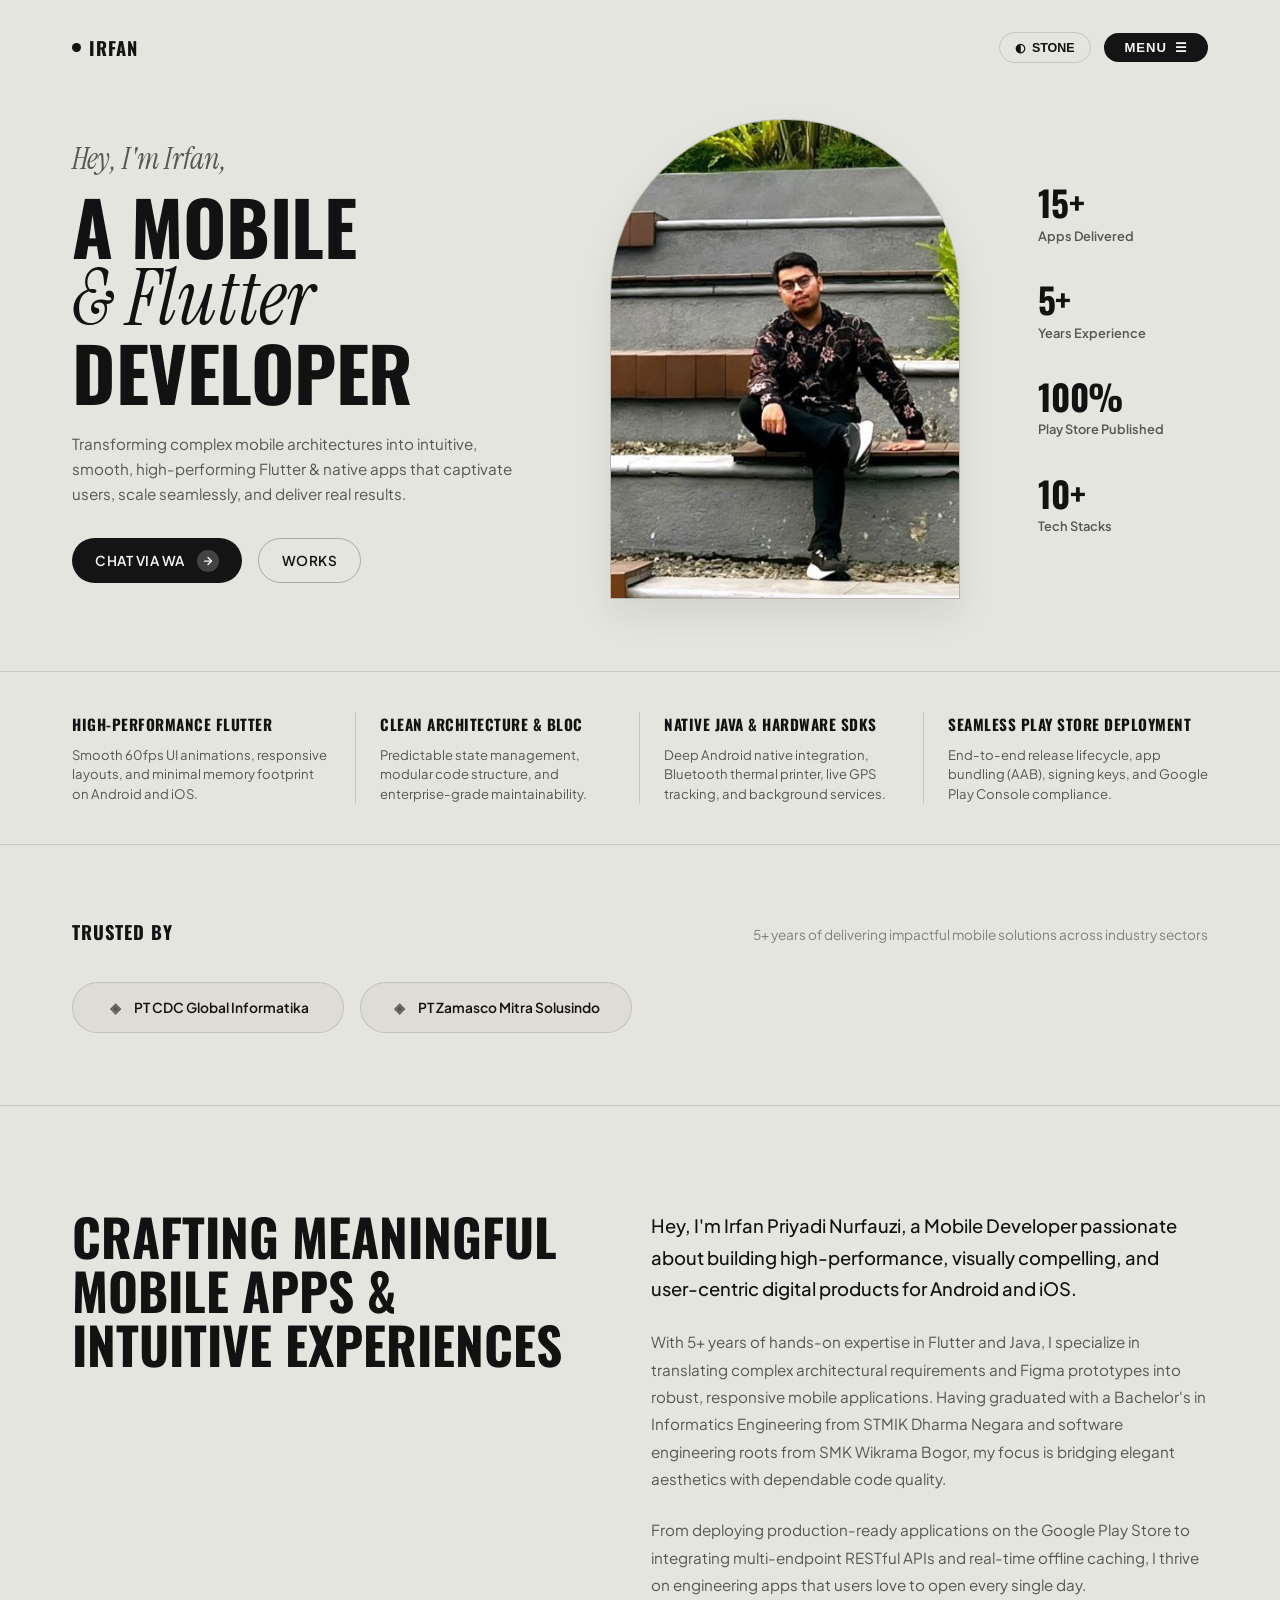
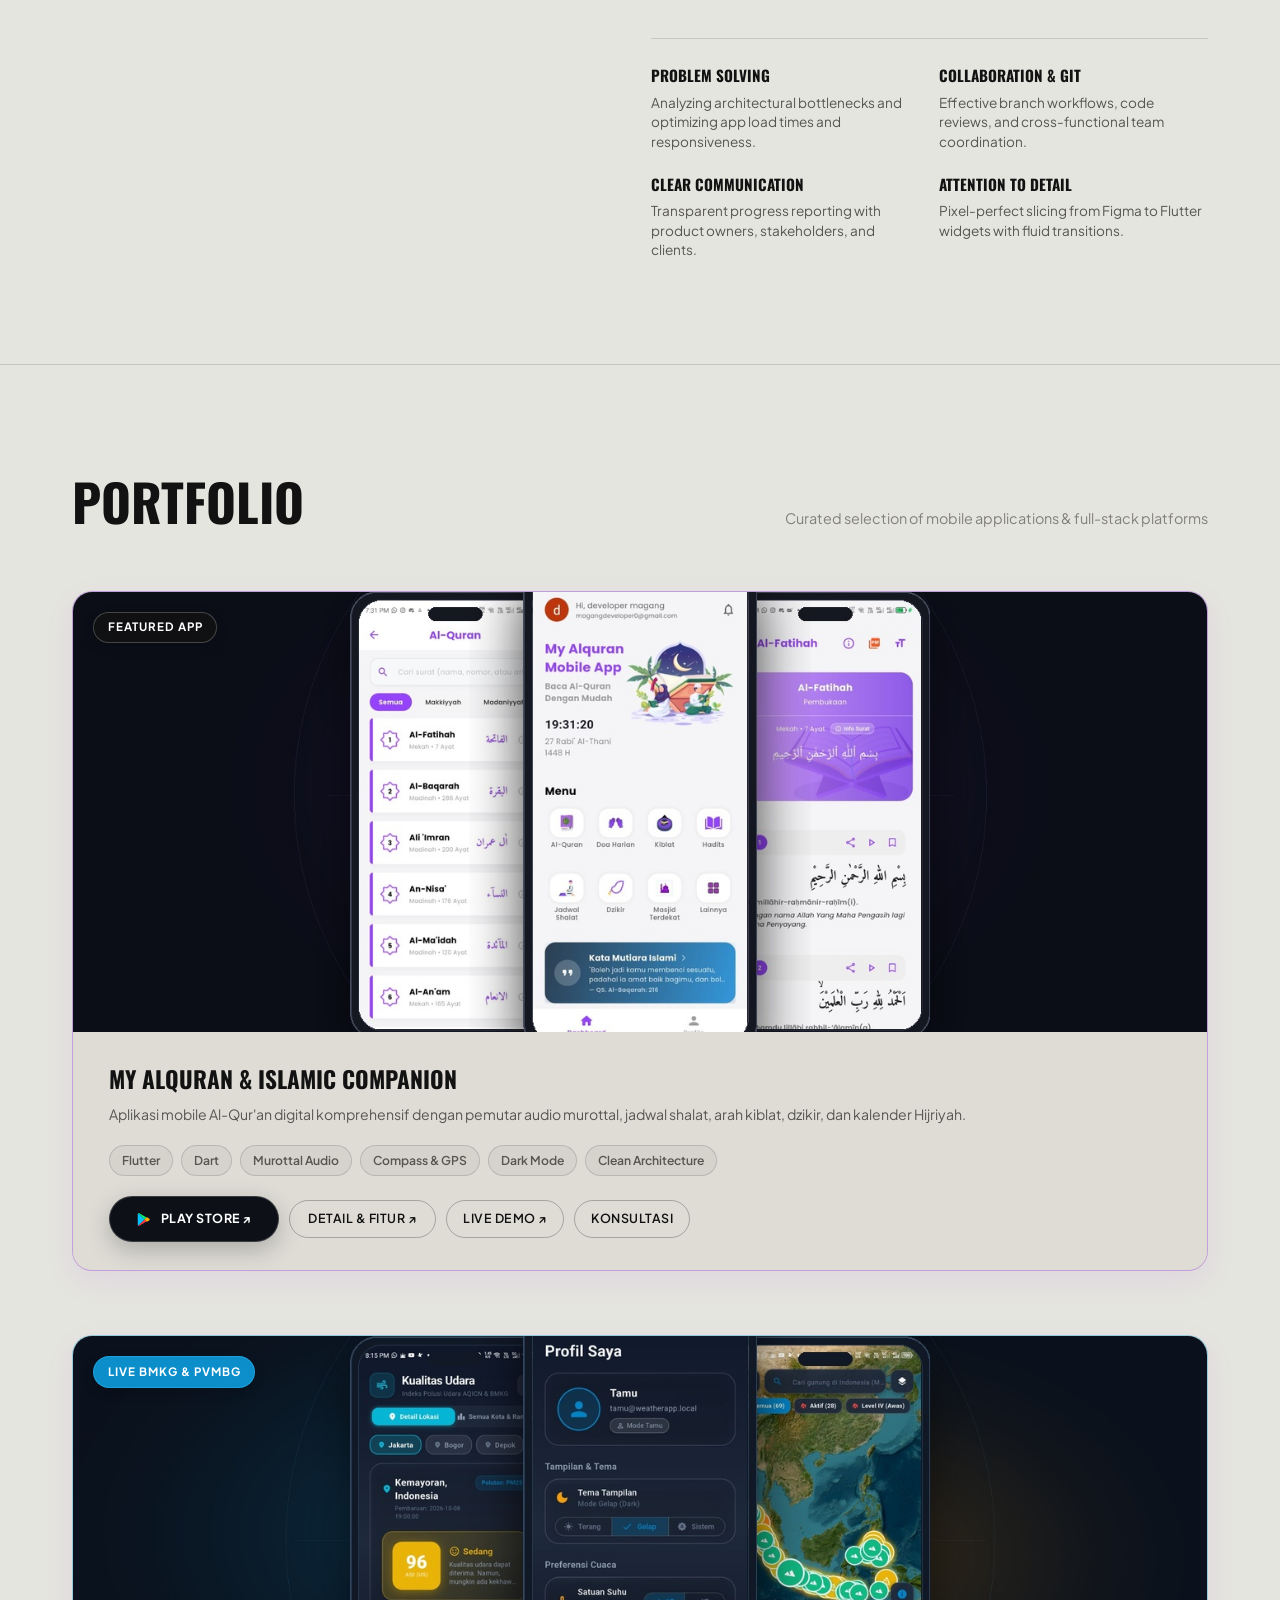
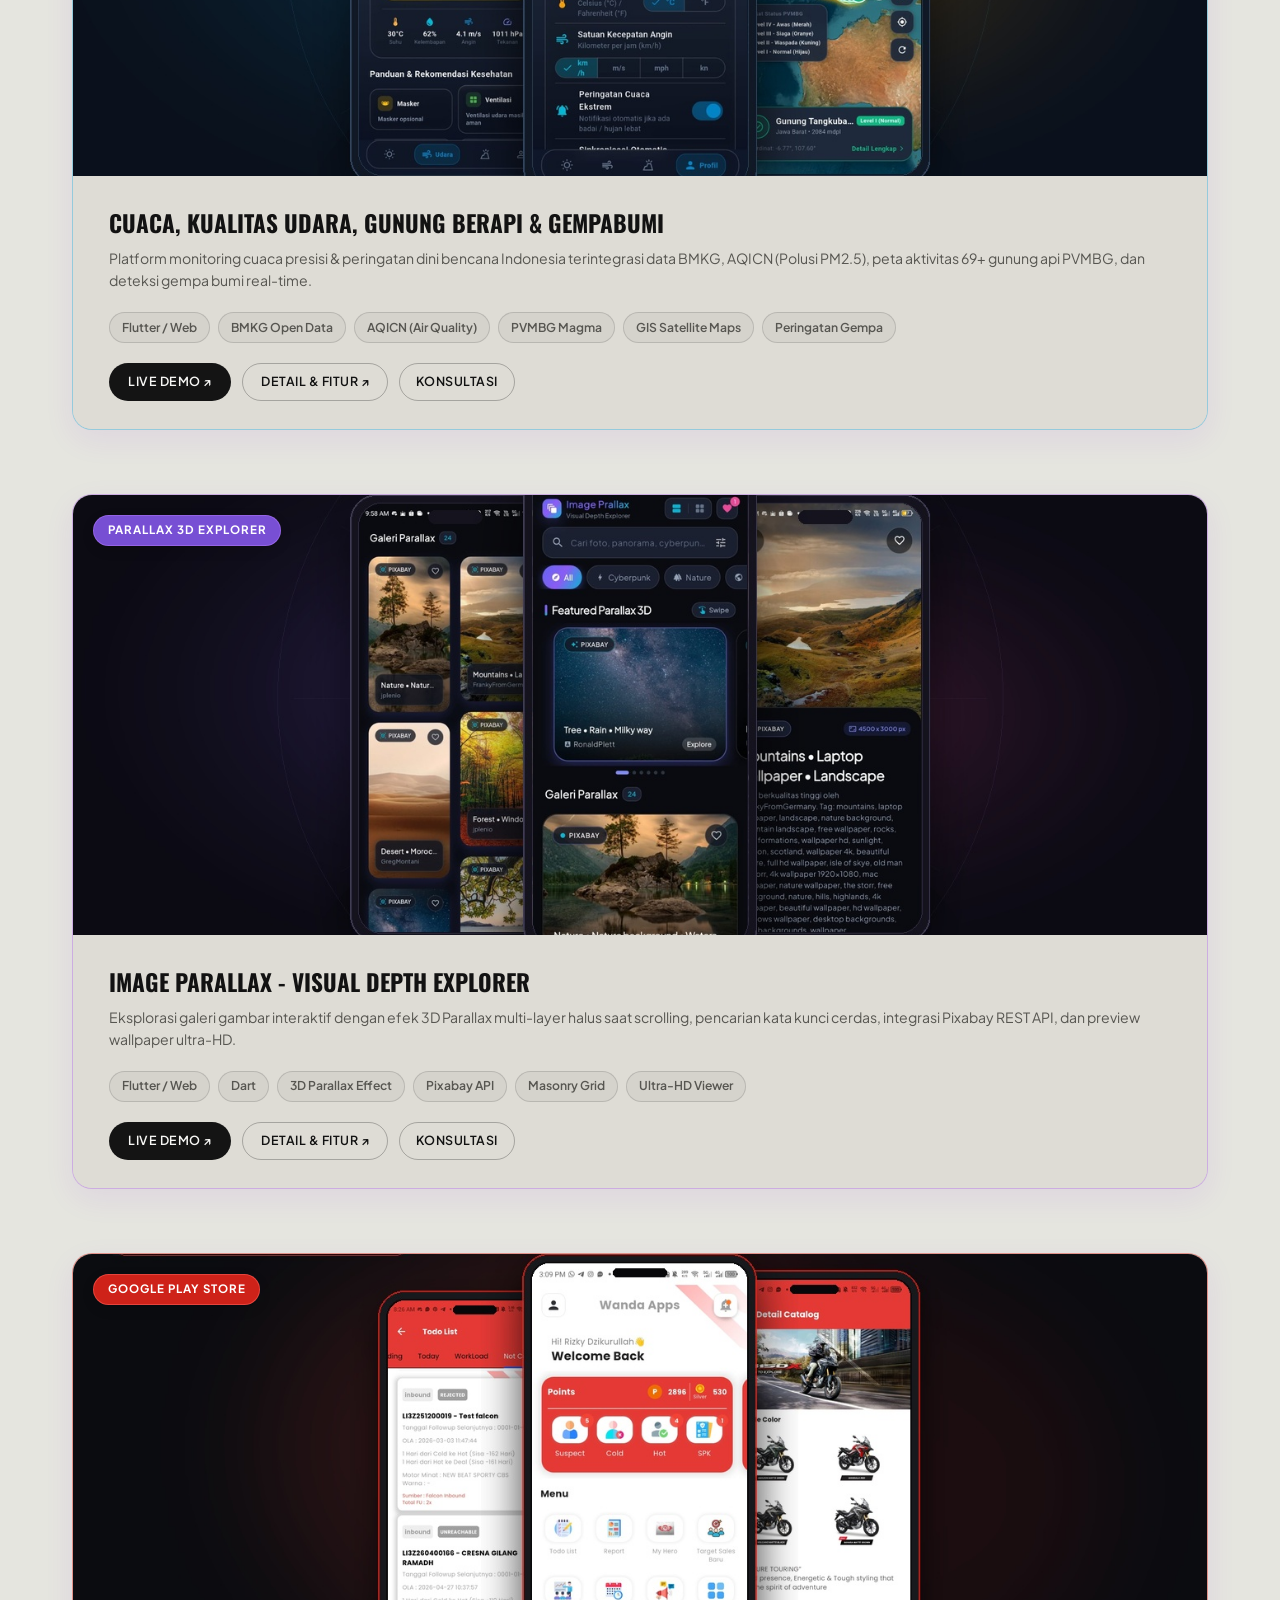
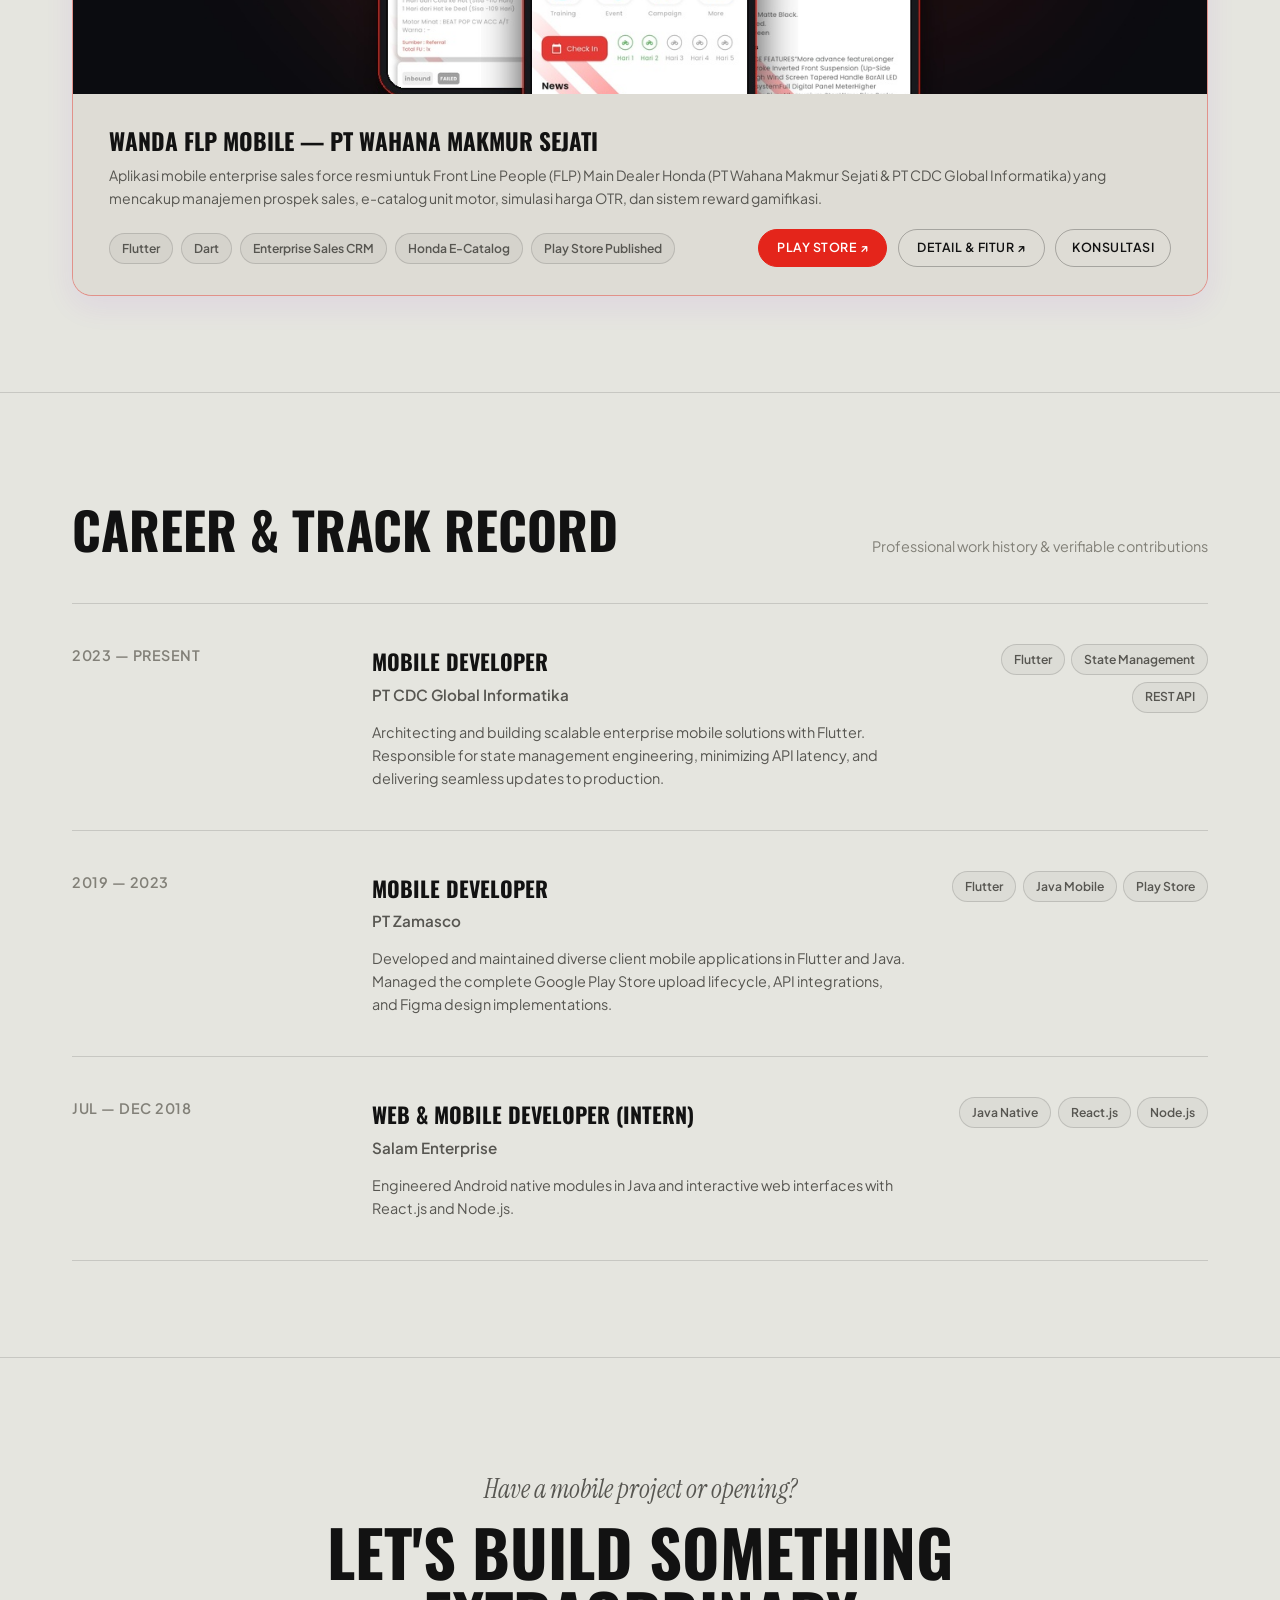
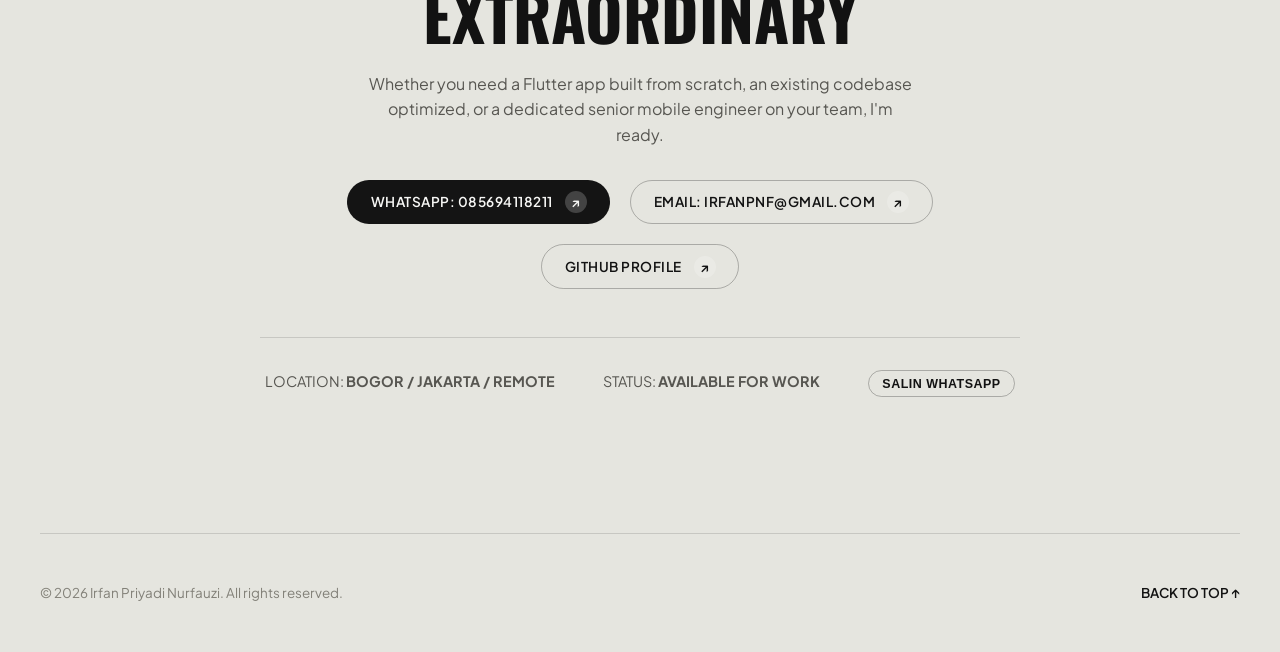
==== commit 921a75bb: "update" ====
--- a/index.html
+++ b/index.html
@@ -16,7 +16,7 @@
     href="https://fonts.googleapis.com/css2?family=Instrument+Serif:ital@0;1&family=Oswald:wght@500;600;700&family=Plus+Jakarta+Sans:wght@400;500;600;700&family=Syne:wght@700;800&display=swap"
     rel="stylesheet">
 
-  <link rel="stylesheet" href="style.css">
+  <link rel="stylesheet" href="style.css?v=20261015-06">
 </head>
 
 <body>
@@ -268,14 +268,24 @@
                 <span class="project-tag-pill">Clean Architecture</span>
               </div>
               <div class="project-actions-group">
+                <a href="https://play.google.com/store/apps/details?id=com.muslimapp.myquran.id" target="_blank" rel="noopener noreferrer"
+                  class="pill-btn btn-playstore-action" style="padding: 0.5rem 1.15rem; font-size: 0.78rem;">
+                  <svg width="15" height="15" viewBox="0 0 24 24" fill="none" xmlns="http://www.w3.org/2000/svg" style="flex-shrink: 0;">
+                    <path d="M3.609 1.814L13.793 12 3.61 22.186a2.38 2.38 0 0 1-.61-.914c-.13-.37-.199-.76-.2-1.155V3.883c0-.395.07-.785.2-1.155.132-.37.34-.7.609-.914z" fill="#00C1FF"/>
+                    <path d="M17.403 8.391L13.793 12l-10.184-10.186c.36-.18.78-.23 1.201-.11.42.11.8.38 1.09.77l11.503 6.917z" fill="#00F076"/>
+                    <path d="M17.403 15.609l-3.61-3.609L3.61 22.186c.36.18.78.23 1.201.11.42-.11.8-.38 1.09-.77l11.503-6.917z" fill="#FF3A44"/>
+                    <path d="M21.054 10.493l-3.651-2.102L13.793 12l3.61 3.609 3.651-2.102c1.261-.72 1.261-1.894 0-2.614z" fill="#FFAE00"/>
+                  </svg>
+                  <span>PLAY STORE ↗</span>
+                </a>
+                <a href="project-muslim.html" class="pill-btn pill-btn-outline"
+                  style="padding: 0.5rem 1.15rem; font-size: 0.78rem;">
+                  <span>DETAIL &amp; FITUR ↗</span>
+                </a>
                 <a href="https://irfanpriyadi21.github.io/My-Al-Quran/" target="_blank" rel="noopener noreferrer"
-                  class="pill-btn" style="padding: 0.5rem 1.15rem; font-size: 0.78rem;">
+                  class="pill-btn pill-btn-outline" style="padding: 0.5rem 1rem; font-size: 0.78rem;">
                   <span>LIVE DEMO ↗</span>
                 </a>
-                <button type="button" class="pill-btn pill-btn-outline" id="open-muslim-modal-btn"
-                  aria-haspopup="dialog" style="padding: 0.5rem 1.15rem; font-size: 0.78rem;">
-                  <span>DETAIL &amp; FITUR ↗</span>
-                </button>
                 <a href="https://wa.me/6285694118211?text=Halo%20Irfan,%20saya%20tertarik%20dengan%20proyek%20Muslim%20App%20(My%20Alquran)%20Flutter"
                   target="_blank" class="pill-btn pill-btn-outline" style="padding: 0.5rem 1rem; font-size: 0.78rem;">
                   <span>KONSULTASI</span>
@@ -313,10 +323,10 @@
                   class="pill-btn" style="padding: 0.5rem 1.15rem; font-size: 0.78rem;">
                   <span>LIVE DEMO ↗</span>
                 </a>
-                <button type="button" class="pill-btn pill-btn-outline" id="open-weather-modal-btn"
-                  aria-haspopup="dialog" style="padding: 0.5rem 1.15rem; font-size: 0.78rem;">
+                <a href="project-weather.html" class="pill-btn pill-btn-outline"
+                  style="padding: 0.5rem 1.15rem; font-size: 0.78rem;">
                   <span>DETAIL &amp; FITUR ↗</span>
-                </button>
+                </a>
                 <a href="https://wa.me/6285694118211?text=Halo%20Irfan,%20saya%20tertarik%20dengan%20proyek%20Weather%20%26%20Disaster%20Monitoring%20App"
                   target="_blank" class="pill-btn pill-btn-outline" style="padding: 0.5rem 1rem; font-size: 0.78rem;">
                   <span>KONSULTASI</span>
@@ -353,10 +363,10 @@
                   rel="noopener noreferrer" class="pill-btn" style="padding: 0.5rem 1.15rem; font-size: 0.78rem;">
                   <span>LIVE DEMO ↗</span>
                 </a>
-                <button type="button" class="pill-btn pill-btn-outline" id="open-parallax-modal-btn"
-                  aria-haspopup="dialog" style="padding: 0.5rem 1.15rem; font-size: 0.78rem;">
+                <a href="project-parallax.html" class="pill-btn pill-btn-outline"
+                  style="padding: 0.5rem 1.15rem; font-size: 0.78rem;">
                   <span>DETAIL &amp; FITUR ↗</span>
-                </button>
+                </a>
                 <a href="https://wa.me/6285694118211?text=Halo%20Irfan,%20saya%20tertarik%20dengan%20proyek%20Image%20Parallax%20Flutter"
                   target="_blank" class="pill-btn pill-btn-outline" style="padding: 0.5rem 1rem; font-size: 0.78rem;">
                   <span>KONSULTASI</span>
@@ -394,10 +404,10 @@
                   style="background: #e4251b; border-color: #e4251b; color: #fff; padding: 0.5rem 1.15rem; font-size: 0.78rem;">
                   <span>PLAY STORE ↗</span>
                 </a>
-                <button type="button" class="pill-btn pill-btn-outline" id="open-wanda-modal-btn" aria-haspopup="dialog"
+                <a href="project-wanda.html" class="pill-btn pill-btn-outline"
                   style="padding: 0.5rem 1.15rem; font-size: 0.78rem;">
                   <span>DETAIL &amp; FITUR ↗</span>
-                </button>
+                </a>
                 <a href="https://wa.me/6285694118211?text=Halo%20Irfan,%20saya%20tertarik%20dengan%20proyek%20Wanda%20FLP%20Mobile%20Flutter"
                   target="_blank" class="pill-btn pill-btn-outline" style="padding: 0.5rem 1rem; font-size: 0.78rem;">
                   <span>KONSULTASI</span>
@@ -527,1030 +537,6 @@
     </div>
   </footer>
 
-  <!-- MODAL: MY ALQURAN MOBILE APP DETAIL & FEATURES -->
-  <div class="project-modal-backdrop" id="muslim-modal-backdrop" aria-hidden="true"></div>
-  <aside class="project-modal-container" id="muslim-modal" role="dialog" aria-modal="true"
-    aria-labelledby="muslim-modal-title" aria-hidden="true">
-    <div class="project-modal-header">
-      <div class="modal-header-info">
-        <span class="modal-badge-tag">MOBILE APPLICATION &bull; FLUTTER &amp; DART</span>
-        <h2 id="muslim-modal-title" class="modal-title">MY ALQURAN &amp; ISLAMIC COMPANION APP</h2>
-        <p class="modal-subtitle">Aplikasi panduan ibadah komprehensif &amp; tilawah Al-Qur'an digital yang dirancang
-          untuk kemudahan dan kenyamanan umat Muslim sehari-hari.</p>
-        <div style="margin-top: 0.75rem; display: flex; gap: 0.65rem; align-items: center; flex-wrap: wrap;">
-          <a href="https://irfanpriyadi21.github.io/My-Al-Quran/" target="_blank" rel="noopener noreferrer"
-            class="pill-btn"
-            style="padding: 0.45rem 1rem; font-size: 0.76rem; background: #7c3aed; border-color: #7c3aed; color: #fff;">
-            <span>BUKA LIVE DEMO ↗</span>
-          </a>
-          <a href="https://irfanpriyadi21.github.io/My-Al-Quran/" target="_blank" rel="noopener noreferrer"
-            style="font-size: 0.8rem; color: var(--text-tertiary); text-decoration: underline;">
-            irfanpriyadi21.github.io/My-Al-Quran
-          </a>
-        </div>
-      </div>
-      <button class="modal-close-btn" id="muslim-modal-close-btn" aria-label="Tutup Detail Proyek">✕</button>
-    </div>
-
-    <div class="project-modal-body">
-      <!-- 1. Interactive Screen Showcase (Device Preview + Screen Switcher Tabs) -->
-      <section class="modal-showcase-section">
-        <div class="modal-showcase-grid">
-          <!-- Left Column: Phone Device Mockup -->
-          <div class="modal-phone-preview-col">
-            <div class="modal-phone-chassis">
-              <div class="phone-camera-island"></div>
-              <div class="phone-screen-wrapper">
-                <img id="modal-phone-screen-img" src="assets/images/project-muslim-dashboard.jpg"
-                  alt="Preview Layar My Alquran App" class="modal-screen-active-img">
-              </div>
-            </div>
-            <div class="phone-preview-caption" id="modal-screen-caption">
-              <strong>Layar Beranda / Dashboard</strong> &mdash; Jam digital, penanggalan Hijriyah, 8 menu cepat, dan
-              kutipan ayat harian.
-            </div>
-          </div>
-
-          <!-- Right Column: Interactive Tabs & Screen Deep-Dive -->
-          <div class="modal-screen-tabs-col">
-            <div class="modal-tabs-header">
-              <span class="modal-section-label">PILIH TAMPILAN APLIKASI:</span>
-              <div class="modal-screen-tab-list" role="tablist">
-                <button type="button" class="screen-tab-btn active" data-screen="dashboard" role="tab"
-                  aria-selected="true">
-                  <span class="tab-icon">🕌</span>
-                  <span class="tab-label">Beranda / Dashboard</span>
-                </button>
-                <button type="button" class="screen-tab-btn" data-screen="quran-list" role="tab" aria-selected="false">
-                  <span class="tab-icon">📖</span>
-                  <span class="tab-label">Indeks Al-Qur'an</span>
-                </button>
-                <button type="button" class="screen-tab-btn" data-screen="quran-detail" role="tab"
-                  aria-selected="false">
-                  <span class="tab-icon">🎧</span>
-                  <span class="tab-label">Baca Ayat &amp; Murottal</span>
-                </button>
-                <button type="button" class="screen-tab-btn" data-screen="profile" role="tab" aria-selected="false">
-                  <span class="tab-icon">🌙</span>
-                  <span class="tab-label">Profil &amp; Dark Mode</span>
-                </button>
-              </div>
-            </div>
-
-            <!-- Dynamic Tab Content Panels -->
-            <div class="modal-tab-content-panels">
-              <!-- Panel 1: Dashboard -->
-              <div class="screen-detail-panel active" id="panel-dashboard">
-                <h4 class="panel-screen-title">Beranda Utama (Dashboard Ibadah Terpadu)</h4>
-                <p class="panel-screen-desc">
-                  Dirancang sebagai pusat aktivitas harian pengguna dengan tata letak bersih, intuitif, dan bebas
-                  distraksi, memudahkan navigasi ke seluruh fitur ibadah penting dalam satu sentuhan.
-                </p>
-                <ul class="panel-feature-list">
-                  <li><strong>Jam Digital &amp; Penanggalan Kalender Hijriyah:</strong> Menampilkan waktu lokal presisi
-                    serta tanggal kalender Islam otomatis (contoh: <em>27 Rabi' Al-Thani 1448 H</em>).</li>
-                  <li><strong>8 Menu Akses Cepat (Quick Access Grid):</strong>
-                    <div class="mini-tag-grid">
-                      <span class="mini-menu-chip">1. Al-Quran</span>
-                      <span class="mini-menu-chip">2. Doa Harian</span>
-                      <span class="mini-menu-chip">3. Arah Kiblat</span>
-                      <span class="mini-menu-chip">4. Hadits</span>
-                      <span class="mini-menu-chip">5. Jadwal Shalat</span>
-                      <span class="mini-menu-chip">6. Dzikir &amp; Tasbih</span>
-                      <span class="mini-menu-chip">7. Masjid Terdekat</span>
-                      <span class="mini-menu-chip">8. Fitur Lainnya</span>
-                    </div>
-                  </li>
-                  <li><strong>Widget "Kata Mutiara Islami":</strong> Menghadirkan ayat-ayat tadabbur Al-Qur'an harian
-                    (contoh: <em>QS. Al-Baqarah: 216</em>) untuk motivasi dan ketenangan hati pengguna.</li>
-                  <li><strong>Header Personal &amp; Notifikasi:</strong> Menyapa pengguna secara personal dengan status
-                    akun serta ikon lonceng untuk notifikasi waktu sholat dan pengingat tilawah.</li>
-                </ul>
-              </div>
-
-              <!-- Panel 2: Quran List -->
-              <div class="screen-detail-panel" id="panel-quran-list">
-                <h4 class="panel-screen-title">Katalog &amp; Indeks 114 Surah Al-Qur'an</h4>
-                <p class="panel-screen-desc">
-                  Memungkinkan eksplorasi seluruh surah Al-Qur'an dengan pencarian instan dan filter kategori tempat
-                  turunnya wahyu, mempermudah pengguna menemukan surat yang ingin dibaca.
-                </p>
-                <ul class="panel-feature-list">
-                  <li><strong>Pencarian Cerdas (Live Search):</strong> Fitur filter cepat berdasarkan nama surah, nomor
-                    surat, maupun terjemahan/arti surat.</li>
-                  <li><strong>Filter Kategori Surah:</strong> Tab pengelompokan surah <em>Semua</em>,
-                    <em>Makkiyyah</em>, dan <em>Madaniyyah</em>.
-                  </li>
-                  <li><strong>Ornamen Lencana Bintang Islami:</strong> Nomor urut surah dihiasi ornamen bintang segi
-                    delapan (Islamic Octagram star badge) dengan aksen warna ungu yang anggun.</li>
-                  <li><strong>Info Metadata Surah:</strong> Setiap kartu surah memuat nama latin, kaligrafi Arab resmi
-                    (misal: الفاتحة, البقرة, آل عمران), tempat turun surat, dan total jumlah ayat.</li>
-                  <li><strong>Kontrol Ukuran Teks ("TT"):</strong> Tombol penyesuai ukuran font langsung dari bar judul
-                    untuk kenyamanan pembaca.</li>
-                </ul>
-              </div>
-
-              <!-- Panel 3: Quran Detail -->
-              <div class="screen-detail-panel" id="panel-quran-detail">
-                <h4 class="panel-screen-title">Baca Ayat &amp; Pemutar Audio Murottal (Surat View)</h4>
-                <p class="panel-screen-desc">
-                  Pengalaman membaca Al-Qur'an digital yang imersif dan terstruktur dengan penyajian teks Arab
-                  berkualitas tinggi, transliterasi Latin, terjemahan resmi, serta audio qari merdu per ayat.
-                </p>
-                <ul class="panel-feature-list">
-                  <li><strong>Header Surah Eksklusif:</strong> Banner gradien ungu dengan kaligrafi Basmalah, informasi
-                    tempat turun, total ayat, dan tombol <em>ⓘ Info Surat</em> untuk melihat asbabun nuzul dan latar
-                    belakang.</li>
-                  <li><strong>Tiga Lapisan Pembacaan per Ayat:</strong>
-                    Teks Arab beresolusi tinggi yang nyaman dibaca, transliterasi Latin (fonetik bacaan), serta
-                    terjemahan bahasa Indonesia resmi Kemenag.
-                  </li>
-                  <li><strong>Fitur Interaktif per Ayat:</strong>
-                    <div class="mini-tag-grid">
-                      <span class="mini-menu-chip">Pemutar Murottal Audio per Ayat</span>
-                      <span class="mini-menu-chip">Bagikan Ayat (Share Teks)</span>
-                      <span class="mini-menu-chip">Bookmark / Penanda Bacaan Terakhir</span>
-                    </div>
-                  </li>
-                  <li><strong>Mode Baca Mushaf PDF:</strong> Ikon akses cepat untuk menampilkan versi PDF atau mushaf
-                    cetak standar.</li>
-                </ul>
-              </div>
-
-              <!-- Panel 4: Profile -->
-              <div class="screen-detail-panel" id="panel-profile">
-                <h4 class="panel-screen-title">Profil Pengguna &amp; Preferensi Aplikasi</h4>
-                <p class="panel-screen-desc">
-                  Pusat kustomisasi pengalaman pengguna yang mencakup pengaturan tema visual, bahasa antarmuka, privasi,
-                  dan akun pengguna.
-                </p>
-                <ul class="panel-feature-list">
-                  <li><strong>Dukungan Dark Mode (Mode Gelap):</strong> Toggle sakelar instan untuk beralih antara tema
-                    terang dan tema gelap yang ramah mata saat membaca di malam hari atau ruangan temaram.</li>
-                  <li><strong>Pengaturan Multi-Bahasa:</strong> Dukungan lokalisasi bahasa (Bahasa Indonesia) untuk
-                    seluruh teks navigasi aplikasi.</li>
-                  <li><strong>Manajemen Profil &amp; Akun:</strong> Informasi akun pengguna (nama, email, inisial
-                    avatar) untuk sinkronisasi bookmark dan riwayat bacaan.</li>
-                  <li><strong>Kebijakan Privasi &amp; Tentang Aplikasi:</strong> Menjamin transparansi penggunaan sensor
-                    lokasi/GPS hanya untuk kebutuhan perhitungan kiblat dan jadwal sholat.</li>
-                </ul>
-              </div>
-            </div>
-          </div>
-        </div>
-      </section>
-
-      <!-- 2. Technical Architecture & Engineering Pillars -->
-      <section class="modal-arch-section">
-        <h3 class="modal-section-title">ARSITEKTUR TEKNIS &amp; HIGHLIGHT IMPLEMENTASI</h3>
-        <div class="modal-arch-grid">
-          <div class="modal-arch-card">
-            <div class="arch-card-header">
-              <span class="arch-icon">🏛️</span>
-              <h4>CLEAN ARCHITECTURE &amp; BLOC</h4>
-            </div>
-            <p>
-              Struktur kode modular memisahkan Data Layer (API &amp; Local DB), Domain Layer (Use Cases), dan
-              Presentation Layer. Menggunakan BLoC untuk alur state management yang predictable, testable, dan reaktif.
-            </p>
-          </div>
-
-          <div class="modal-arch-card">
-            <div class="arch-card-header">
-              <span class="arch-icon">⚡</span>
-              <h4>OFFLINE-FIRST &amp; SQLITE CACHING</h4>
-            </div>
-            <p>
-              Seluruh basis data ayat Al-Qur'an, terjemahan, dan bookmark di-cache secara lokal ke dalam SQLite
-              database. Memungkinkan pengguna membaca seluruh surah tanpa buffering maupun ketergantungan koneksi
-              internet.
-            </p>
-          </div>
-
-          <div class="modal-arch-card">
-            <div class="arch-card-header">
-              <span class="arch-icon">🧭</span>
-              <h4>SENSOR KOMPAS &amp; GPS REAL-TIME</h4>
-            </div>
-            <p>
-              Integrasi sensor magnetometer perangkat dan GPS geolocator untuk menghitung azimut sudut Kiblat ke arah
-              Ka'bah di Mekkah secara akurat, serta menentukan jadwal shalat 5 waktu otomatis berdasarkan koordinat
-              bujur-lintang.
-            </p>
-          </div>
-
-          <div class="modal-arch-card">
-            <div class="arch-card-header">
-              <span class="arch-icon">🎧</span>
-              <h4>AUDIO STREAMING ENGINE</h4>
-            </div>
-            <p>
-              Pemutar audio Murottal qari per ayat dengan manajemen audio playback state yang presisi, mendukung
-              background audio session, kontrol pause/resume yang responsif, dan konsumsi baterai yang efisien.
-            </p>
-          </div>
-        </div>
-      </section>
-
-      <!-- 3. Tech Stack Badges & Specifications -->
-      <section class="modal-specs-section">
-        <h3 class="modal-section-title">TEKNOLOGI &amp; DEPENDENSI UTAMA</h3>
-        <div class="modal-specs-badges">
-          <div class="spec-pill"><strong>Framework:</strong> Flutter 3.x (Dart 3.x)</div>
-          <div class="spec-pill"><strong>State Management:</strong> flutter_bloc / Provider</div>
-          <div class="spec-pill"><strong>Local Database:</strong> SQLite (sqflite) &amp; SharedPreferences</div>
-          <div class="spec-pill"><strong>Audio Engine:</strong> just_audio / audioplayers</div>
-          <div class="spec-pill"><strong>Sensors &amp; GPS:</strong> geolocator &amp; sensors_plus</div>
-          <div class="spec-pill"><strong>Typography:</strong> Google Fonts Arabic &amp; IndoPak Unicode</div>
-          <div class="spec-pill"><strong>Theming:</strong> Custom Material 3 Dark &amp; Light Engine</div>
-        </div>
-      </section>
-    </div>
-
-    <div class="project-modal-footer">
-      <div class="modal-footer-left">
-        <span>Tertarik mendiskusikan atau mencoba aplikasi langsung?</span>
-      </div>
-      <div class="modal-footer-actions">
-        <a href="https://irfanpriyadi21.github.io/My-Al-Quran/" target="_blank" rel="noopener noreferrer"
-          class="pill-btn" style="background: #7c3aed; border-color: #7c3aed; color: #fff;">
-          <span>BUKA LIVE DEMO ↗</span>
-        </a>
-        <a href="https://wa.me/6285694118211?text=Halo%20Irfan,%20saya%20tertarik%20dengan%20proyek%20Muslim%20App%20(My%20Alquran)%20Flutter"
-          target="_blank" class="pill-btn pill-btn-outline">
-          <span>KONSULTASI VIA WHATSAPP ↗</span>
-        </a>
-        <button type="button" class="pill-btn pill-btn-outline" id="muslim-modal-close-footer-btn">
-          <span>TUTUP</span>
-        </button>
-      </div>
-    </div>
-  </aside>
-
-  <!-- MODAL: WEATHER & DISASTER MONITORING APP DETAIL & FEATURES -->
-  <div class="project-modal-backdrop" id="weather-modal-backdrop" aria-hidden="true"></div>
-  <aside class="project-modal-container" id="weather-modal" role="dialog" aria-modal="true"
-    aria-labelledby="weather-modal-title" aria-hidden="true">
-    <div class="project-modal-header">
-      <div class="modal-header-info">
-        <span class="modal-badge-tag" style="color: #0284c7;">EARLY WARNING &amp; DISASTER INTELLIGENCE &bull; FLUTTER /
-          WEB</span>
-        <h2 id="weather-modal-title" class="modal-title">PANTAUAN CUACA, KUALITAS UDARA, GUNUNG BERAPI &amp; GEMPABUMI
-        </h2>
-        <p class="modal-subtitle">Aplikasi pemantauan cuaca hiperlokal, kualitas udara (AQI), status vulkanologi PVMBG,
-          dan deteksi bencana terpadu secara real-time di seluruh Indonesia.</p>
-        <div style="margin-top: 0.75rem; display: flex; gap: 0.65rem; align-items: center; flex-wrap: wrap;">
-          <a href="https://irfanpriyadi21.github.io/weather-app/" target="_blank" rel="noopener noreferrer"
-            class="pill-btn"
-            style="padding: 0.45rem 1rem; font-size: 0.76rem; background: #0284c7; border-color: #0284c7; color: #fff;">
-            <span>BUKA LIVE DEMO ↗</span>
-          </a>
-          <a href="https://irfanpriyadi21.github.io/weather-app/" target="_blank" rel="noopener noreferrer"
-            style="font-size: 0.8rem; color: var(--text-tertiary); text-decoration: underline;">
-            irfanpriyadi21.github.io/weather-app
-          </a>
-        </div>
-      </div>
-      <button class="modal-close-btn" id="weather-modal-close-btn" aria-label="Tutup Detail Proyek">✕</button>
-    </div>
-
-    <div class="project-modal-body">
-      <!-- 1. Interactive Screen Showcase -->
-      <section class="modal-showcase-section">
-        <div class="modal-showcase-grid">
-          <!-- Left Column: Phone Device Mockup -->
-          <div class="modal-phone-preview-col">
-            <div class="modal-phone-chassis" style="border-color: #1e293b;">
-              <div class="phone-camera-island"></div>
-              <div class="phone-screen-wrapper">
-                <img id="weather-modal-phone-screen-img" src="assets/images/project-weather-dashboard.jpg"
-                  alt="Preview Layar Weather App" class="modal-screen-active-img">
-              </div>
-            </div>
-            <div class="phone-preview-caption" id="weather-modal-screen-caption">
-              <strong>Layar Perkiraan Cuaca &amp; BMKG</strong> &mdash; Suhu real-time 30°C, peringatan dini BMKG,
-              kelembapan, angin, UV, dan radar kebencanaan.
-            </div>
-          </div>
-
-          <!-- Right Column: Interactive Tabs & Screen Deep-Dive -->
-          <div class="modal-screen-tabs-col">
-            <div class="modal-tabs-header">
-              <span class="modal-section-label">PILIH TAMPILAN FITUR:</span>
-              <div class="modal-screen-tab-list" role="tablist">
-                <button type="button" class="screen-tab-btn weather-tab-btn active" data-weather-screen="dashboard"
-                  role="tab" aria-selected="true">
-                  <span class="tab-icon">☀️</span>
-                  <span class="tab-label">Cuaca &amp; Peringatan BMKG</span>
-                </button>
-                <button type="button" class="screen-tab-btn weather-tab-btn" data-weather-screen="airquality" role="tab"
-                  aria-selected="false">
-                  <span class="tab-icon">💨</span>
-                  <span class="tab-label">Kualitas Udara (AQI)</span>
-                </button>
-                <button type="button" class="screen-tab-btn weather-tab-btn" data-weather-screen="volcano" role="tab"
-                  aria-selected="false">
-                  <span class="tab-icon">🌋</span>
-                  <span class="tab-label">Peta Gunung Berapi</span>
-                </button>
-                <button type="button" class="screen-tab-btn weather-tab-btn" data-weather-screen="earthquake" role="tab"
-                  aria-selected="false">
-                  <span class="tab-icon">🌍</span>
-                  <span class="tab-label">Gempa Bumi &amp; Bencana</span>
-                </button>
-              </div>
-            </div>
-
-            <!-- Dynamic Tab Content Panels -->
-            <div class="modal-tab-content-panels">
-              <!-- Panel 1: Cuaca & BMKG -->
-              <div class="screen-detail-panel weather-detail-panel active" id="weather-panel-dashboard">
-                <h4 class="panel-screen-title">Perkiraan Cuaca Presisi &amp; Peringatan Dini BMKG</h4>
-                <p class="panel-screen-desc">
-                  Menyajikan data cuaca akurat berbasis geolokasi pengguna dengan integrasi API resmi BMKG untuk
-                  memantau kondisi atmosfer secara langsung dan mendeteksi potensi cuaca ekstrem.
-                </p>
-                <ul class="panel-feature-list">
-                  <li><strong>Metrik Cuaca Lengkap:</strong> Suhu aktual (30°C), "Terasa seperti" (35°C), Kelembapan
-                    udara (66%), Kecepatan angin (3 km/h), dan Indeks Radiasi UV harian.</li>
-                  <li><strong>Banner Peringatan Dini BMKG Aktif:</strong> Deteksi real-time wilayah berpotensi cuaca
-                    ekstrem (contoh: <em>Peringatan 5 Wilayah &mdash; Hujan Lebat disertai Petir di Aceh</em>).</li>
-                  <li><strong>Radar Pintasan Kebencanaan Nasional:</strong>
-                    <div class="mini-tag-grid">
-                      <span class="mini-menu-chip" style="color: #f87171;">🔥 Titik Panas (Karhutla)</span>
-                      <span class="mini-menu-chip" style="color: #fb923c;">🌍 Gempa Bumi (M ≥ 5.0)</span>
-                      <span class="mini-menu-chip" style="color: #facc15;">⚠️ Peringatan Cuaca Ekstrem</span>
-                      <span class="mini-menu-chip" style="color: #f472b6;">🌋 Gunung Api (PVMBG Magma)</span>
-                    </div>
-                  </li>
-                  <li><strong>Berita &amp; Buletin Meteorologi:</strong> Feed informasi dan edukasi kebencanaan resmi
-                    BMKG langsung ke genggaman pengguna.</li>
-                </ul>
-              </div>
-
-              <!-- Panel 2: Air Quality -->
-              <div class="screen-detail-panel weather-detail-panel" id="weather-panel-airquality">
-                <h4 class="panel-screen-title">Indeks Kualitas Udara (AQI - Air Quality Index)</h4>
-                <p class="panel-screen-desc">
-                  Pemantauan tingkat polusi udara berbasis stasiun pengukur AQICN dan BMKG dengan analisis konsentrasi
-                  partikel mikro berbahaya (PM2.5) serta panduan proteksi kesehatan.
-                </p>
-                <ul class="panel-feature-list">
-                  <li><strong>Indeks Polusi AQI US &amp; Kategori Warna:</strong> Skor AQI real-time (contoh: <em>96 AQI
-                      &mdash; Kategori Sedang</em>) dengan indikator visual berkode warna standar internasional.</li>
-                  <li><strong>Multi-Kota &amp; Ranking Kualitas Udara:</strong> Fitur perbandingan polusi udara antar
-                    wilayah (Jakarta, Bogor, Depok, dan kota-kota besar lainnya).</li>
-                  <li><strong>Parameter Fisika Udara:</strong> Menampilkan suhu lingkungan, kelembapan relatif,
-                    kecepatan angin, serta tekanan atmosfer (1011 hPa).</li>
-                  <li><strong>Panduan &amp; Rekomendasi Kesehatan Cerdas:</strong>
-                    <div class="mini-tag-grid">
-                      <span class="mini-menu-chip">😷 Rekomendasi Masker (Wajib / Opsional)</span>
-                      <span class="mini-menu-chip">🪟 Panduan Ventilasi Ruangan</span>
-                      <span class="mini-menu-chip">🏃 Saran Aktivitas Luar Ruangan</span>
-                    </div>
-                  </li>
-                </ul>
-              </div>
-
-              <!-- Panel 3: Volcano -->
-              <div class="screen-detail-panel weather-detail-panel" id="weather-panel-volcano">
-                <h4 class="panel-screen-title">Peta Satelit Aktivitas Gunung Berapi (PVMBG)</h4>
-                <p class="panel-screen-desc">
-                  Pemetaan visual interaktif berbasis citra satelit resolusi tinggi untuk memantau 69+ gunung api di
-                  seluruh gugusan kepulauan Indonesia sesuai data pos pengamatan PVMBG Badan Geologi.
-                </p>
-                <ul class="panel-feature-list">
-                  <li><strong>Klasifikasi 4 Tingkat Status PVMBG:</strong>
-                    <div class="mini-tag-grid">
-                      <span class="mini-menu-chip" style="color: #22c55e;">🟢 Level I &bull; Normal</span>
-                      <span class="mini-menu-chip" style="color: #eab308;">🟡 Level II &bull; Waspada</span>
-                      <span class="mini-menu-chip" style="color: #f97316;">🟠 Level III &bull; Siaga</span>
-                      <span class="mini-menu-chip" style="color: #ef4444;">🔴 Level IV &bull; Awas</span>
-                    </div>
-                  </li>
-                  <li><strong>Peta Interaktif GIS &amp; Titik Koordinat:</strong> Filter status gunung aktif (28 gunung
-                    api aktif), pencarian nama gunung, dan penanda visual glowing marker.</li>
-                  <li><strong>Notifikasi VONA (Aviation):</strong> Menampilkan status abu vulkanik untuk keselamatan
-                    penerbangan (contoh: <em>VONA Notifikasi Terbit &mdash; Gunung Anak Krakatau / Tangkuban
-                      Parahu</em>).</li>
-                  <li><strong>Zona Radius Bahaya Kawah:</strong> Radius aman kawah puncak (1.5 - 3 km), elevasi
-                    ketinggian (mdpl), serta pantauan aktivitas magma.</li>
-                </ul>
-              </div>
-
-              <!-- Panel 4: Earthquake & Disaster -->
-              <div class="screen-detail-panel weather-detail-panel" id="weather-panel-earthquake">
-                <h4 class="panel-screen-title">Deteksi Gempa Bumi &amp; Peringatan Bencana Real-Time</h4>
-                <p class="panel-screen-desc">
-                  Sistem pemantauan gempa bumi terintegrasi sensor seismik BMKG untuk mendeteksi gempa berkekuatan M ≥
-                  5.0 dan gempa berpotensi tsunami secara seketika.
-                </p>
-                <ul class="panel-feature-list">
-                  <li><strong>Notifikasi Cepat Gempa M ≥ 5.0:</strong> Data getaran seismik instan mencakup waktu
-                    kejadian, kekuatan magnitudo, kedalaman sumber gempa, serta status potensi tsunami.</li>
-                  <li><strong>Episentrum &amp; Jarak Lokasi:</strong> Kalkulasi jarak pusat gempa ke lokasi tempat
-                    tinggal pengguna beserta koordinat lintang &amp; bujur presisi.</li>
-                  <li><strong>Titik Panas (Hotspot Karhutla):</strong> Deteksi titik api kebakaran hutan &amp; lahan
-                    se-Indonesia via sensor satelit LAPAN/BRIN &amp; BMKG.</li>
-                  <li><strong>Riwayat &amp; Gempa Dirasakan:</strong> Informasi skala MMI (Modified Mercalli Intensity)
-                    untuk estimasi dampak getaran di wilayah terdekat.</li>
-                </ul>
-              </div>
-            </div>
-          </div>
-        </div>
-      </section>
-
-      <!-- 2. Technical Architecture & Data Pipeline -->
-      <section class="modal-arch-section">
-        <h3 class="modal-section-title">ARSITEKTUR TEKNIS &amp; INTEGRASI MULTI-ENDPOINT</h3>
-        <div class="modal-arch-grid">
-          <div class="modal-arch-card">
-            <div class="arch-card-header">
-              <span class="arch-icon">🛰️</span>
-              <h4>INTEGRASI BMKG &amp; PVMBG API</h4>
-            </div>
-            <p>
-              Sinkronisasi data real-time dengan Open Data BMKG (prakiraan cuaca, gempa M ≥ 5.0, radar cuaca) serta feed
-              resmi PVMBG Magma Indonesia untuk status erupsi vulkanik terkini.
-            </p>
-          </div>
-
-          <div class="modal-arch-card">
-            <div class="arch-card-header">
-              <span class="arch-icon">💨</span>
-              <h4>AQICN SENSOR INTELLIGENCE</h4>
-            </div>
-            <p>
-              Pengolahan data stasiun kualitas udara dunia (AQICN) untuk menghitung indeks partikel PM2.5 &amp; PM10,
-              menghasilkan rekomendasi kesehatan preventif secara otomatis.
-            </p>
-          </div>
-
-          <div class="modal-arch-card">
-            <div class="arch-card-header">
-              <span class="arch-icon">🗺️</span>
-              <h4>GIS SATELLITE MAPPING LAYER</h4>
-            </div>
-            <p>
-              Rendering peta geospasial interaktif menggunakan tiles satelit berkecepatan tinggi dengan clustering
-              marker 69+ titik gunung api dan kalkulasi radius bahaya kawah presisi.
-            </p>
-          </div>
-
-          <div class="modal-arch-card">
-            <div class="arch-card-header">
-              <span class="arch-icon">⚡</span>
-              <h4>DARK MODE &amp; OFFLINE-READY CACHE</h4>
-            </div>
-            <p>
-              Antarmuka bernuansa dark slate modern dengan konsumsi baterai rendah (AMOLED friendly), didukung caching
-              lokal agar informasi darurat terakhir tetap dapat dibaca tanpa internet.
-            </p>
-          </div>
-        </div>
-      </section>
-
-      <!-- 3. Tech Specs -->
-      <section class="modal-specs-section">
-        <h3 class="modal-section-title">TEKNOLOGI &amp; SUMBER DATA</h3>
-        <div class="modal-specs-badges">
-          <div class="spec-pill"><strong>Framework:</strong> Flutter / Modern Web</div>
-          <div class="spec-pill"><strong>Weather Data:</strong> BMKG Open Data &amp; OpenWeather</div>
-          <div class="spec-pill"><strong>Air Quality:</strong> AQICN API (PM2.5 / PM10)</div>
-          <div class="spec-pill"><strong>Volcanology:</strong> PVMBG Magma Indonesia &amp; VONA</div>
-          <div class="spec-pill"><strong>Map Engine:</strong> Interactive GIS Satellite Layer</div>
-          <div class="spec-pill"><strong>Theming:</strong> Dark Slate Cyberpunk UI</div>
-          <div class="spec-pill"><strong>Deploy:</strong> GitHub Pages Hosted</div>
-        </div>
-      </section>
-    </div>
-
-    <div class="project-modal-footer">
-      <div class="modal-footer-left">
-        <span>Coba aplikasi live sekarang atau diskusikan kebutuhan integrasi data serupa:</span>
-      </div>
-      <div class="modal-footer-actions">
-        <a href="https://irfanpriyadi21.github.io/weather-app/" target="_blank" rel="noopener noreferrer"
-          class="pill-btn" style="background: #0284c7; border-color: #0284c7; color: #fff;">
-          <span>BUKA LIVE DEMO ↗</span>
-        </a>
-        <a href="https://wa.me/6285694118211?text=Halo%20Irfan,%20saya%20tertarik%20dengan%20proyek%20Weather%20%26%20Disaster%20Monitoring%20App"
-          target="_blank" class="pill-btn pill-btn-outline">
-          <span>KONSULTASI VIA WHATSAPP ↗</span>
-        </a>
-        <button type="button" class="pill-btn pill-btn-outline" id="weather-modal-close-footer-btn">
-          <span>TUTUP</span>
-        </button>
-      </div>
-    </div>
-  </aside>
-
-  <!-- MODAL: IMAGE PARALLAX EXPLORER DETAIL & FEATURES -->
-  <div class="project-modal-backdrop" id="parallax-modal-backdrop" aria-hidden="true"></div>
-  <aside class="project-modal-container" id="parallax-modal" role="dialog" aria-modal="true"
-    aria-labelledby="parallax-modal-title" aria-hidden="true">
-    <div class="project-modal-header">
-      <div class="modal-header-info">
-        <span class="modal-badge-tag" style="color: #a855f7;">VISUAL DEPTH &amp; MOTION DESIGN &bull; FLUTTER /
-          WEB</span>
-        <h2 id="parallax-modal-title" class="modal-title">IMAGE PARALLAX - VISUAL DEPTH EXPLORER</h2>
-        <p class="modal-subtitle">Aplikasi galeri visual futuristik dengan simulasi kedalaman multi-layer 3D Parallax
-          saat pengguna menggeser dan menelusuri katalog gambar.</p>
-        <div style="margin-top: 0.75rem; display: flex; gap: 0.65rem; align-items: center; flex-wrap: wrap;">
-          <a href="https://irfanpriyadi21.github.io/flutter-search-image-parallax/" target="_blank"
-            rel="noopener noreferrer" class="pill-btn"
-            style="padding: 0.45rem 1rem; font-size: 0.76rem; background: #8b5cf6; border-color: #8b5cf6; color: #fff;">
-            <span>BUKA LIVE DEMO ↗</span>
-          </a>
-          <a href="https://irfanpriyadi21.github.io/flutter-search-image-parallax/" target="_blank"
-            rel="noopener noreferrer"
-            style="font-size: 0.8rem; color: var(--text-tertiary); text-decoration: underline;">
-            irfanpriyadi21.github.io/flutter-search-image-parallax
-          </a>
-        </div>
-      </div>
-      <button class="modal-close-btn" id="parallax-modal-close-btn" aria-label="Tutup Detail Proyek">✕</button>
-    </div>
-
-    <div class="project-modal-body">
-      <!-- 1. Interactive Screen Showcase -->
-      <section class="modal-showcase-section">
-        <div class="modal-showcase-grid">
-          <!-- Left Column: Phone Device Mockup -->
-          <div class="modal-phone-preview-col">
-            <div class="modal-phone-chassis" style="border-color: #2e2642;">
-              <div class="phone-camera-island"></div>
-              <div class="phone-screen-wrapper">
-                <img id="parallax-modal-phone-screen-img" src="assets/images/project-parallax-home.jpg"
-                  alt="Preview Layar Image Parallax App" class="modal-screen-active-img">
-              </div>
-            </div>
-            <div class="phone-preview-caption" id="parallax-modal-screen-caption">
-              <strong>Beranda &amp; Featured Parallax 3D</strong> &mdash; Carousel swipe gambar 3D berkedalaman tinggi,
-              chip kategori tematik, dan pencarian instan.
-            </div>
-          </div>
-
-          <!-- Right Column: Interactive Tabs & Screen Deep-Dive -->
-          <div class="modal-screen-tabs-col">
-            <div class="modal-tabs-header">
-              <span class="modal-section-label">PILIH TAMPILAN FITUR:</span>
-              <div class="modal-screen-tab-list" role="tablist">
-                <button type="button" class="screen-tab-btn parallax-tab-btn active" data-parallax-screen="home"
-                  role="tab" aria-selected="true">
-                  <span class="tab-icon">✨</span>
-                  <span class="tab-label">Beranda &amp; Hero 3D</span>
-                </button>
-                <button type="button" class="screen-tab-btn parallax-tab-btn" data-parallax-screen="grid" role="tab"
-                  aria-selected="false">
-                  <span class="tab-icon">🖼️</span>
-                  <span class="tab-label">Galeri Masonry Grid</span>
-                </button>
-                <button type="button" class="screen-tab-btn parallax-tab-btn" data-parallax-screen="detail" role="tab"
-                  aria-selected="false">
-                  <span class="tab-icon">📱</span>
-                  <span class="tab-label">Detail Wallpaper HD</span>
-                </button>
-                <button type="button" class="screen-tab-btn parallax-tab-btn" data-parallax-screen="feed" role="tab"
-                  aria-selected="false">
-                  <span class="tab-icon">📜</span>
-                  <span class="tab-label">Feed Parallax &amp; List</span>
-                </button>
-              </div>
-            </div>
-
-            <!-- Dynamic Tab Content Panels -->
-            <div class="modal-tab-content-panels">
-              <!-- Panel 1: Home & Hero 3D -->
-              <div class="screen-detail-panel parallax-detail-panel active" id="parallax-panel-home">
-                <h4 class="panel-screen-title">Beranda Eksplorasi &amp; Featured Parallax 3D</h4>
-                <p class="panel-screen-desc">
-                  Halaman beranda bergaya cyberpunk modern yang memikat dengan kartu kurasi Featured Parallax 3D,
-                  navigasi chip kategori dinamis, dan kolom live search.
-                </p>
-                <ul class="panel-feature-list">
-                  <li><strong>Featured Parallax 3D Carousel:</strong> Kartu sorotan dengan fisika geser halus (swipe
-                    physics) yang menghadirkan efek kedalaman ruang 3D saat kartu digerakkan.</li>
-                  <li><strong>Kategori Filter Tematik Cepat:</strong> Tombol filter sekali sentuh untuk berbagai tema
-                    visual populer (<em>All, Cyberpunk, Nature, Architecture, Minimal</em>).</li>
-                  <li><strong>Live Search Responsive:</strong> Pencarian real-time jutaan foto berkualitas tinggi
-                    berdasarkan kata kunci atau tag fotografer.</li>
-                  <li><strong>Pemberian Penghargaan Sumber:</strong> Integrasi metadata fotografer dan label resmi
-                    Pixabay API.</li>
-                </ul>
-              </div>
-
-              <!-- Panel 2: Masonry Grid -->
-              <div class="screen-detail-panel parallax-detail-panel" id="parallax-panel-grid">
-                <h4 class="panel-screen-title">Tampilan Galeri Masonry Grid (2-Kolom)</h4>
-                <p class="panel-screen-desc">
-                  Tata letak kisi 2-kolom responsif yang menampilkan rasio foto bervariasi secara proporsional dengan
-                  efek parallax scroll halus pada setiap kartu gambar.
-                </p>
-                <ul class="panel-feature-list">
-                  <li><strong>Dual-Column Responsive Layout:</strong> Pengaturan grid dinamis yang menyesuaikan aspek
-                    rasio gambar potret maupun lanskap tanpa cropping paksa.</li>
-                  <li><strong>Parallax Offset per Kartu:</strong> Setiap kartu dalam grid menghitung posisi viewport dan
-                    menggeser layer gambar secara dinamis saat discroll.</li>
-                  <li><strong>Kartu Info Cerdas:</strong> Menampilkan judul karya, nama fotografer kontributor, serta
-                    tombol favorit (heart like) instan.</li>
-                  <li><strong>Mode Tampilan Switcher:</strong> Kemudahan berganti antara tampilan Grid 2-kolom dan
-                    tampilan List Feed Parallax besar.</li>
-                </ul>
-              </div>
-
-              <!-- Panel 3: Detail Wallpaper HD -->
-              <div class="screen-detail-panel parallax-detail-panel" id="parallax-panel-detail">
-                <h4 class="panel-screen-title">Pratinjau Wallpaper Ultra-HD &amp; Metadata Lengkap</h4>
-                <p class="panel-screen-desc">
-                  Pengalaman visual imersif layar penuh dengan kualitas resolusi tertinggi (hingga 4500 × 3000 px)
-                  dilengkapi panel lembar bawah (bottom sheet) informatif.
-                </p>
-                <ul class="panel-feature-list">
-                  <li><strong>Tampilan Layar Penuh (Edge-to-Edge):</strong> Menampilkan keindahan foto alam, lanskap
-                    pegunungan, dan karya seni tanpa distraksi antarmuka.</li>
-                  <li><strong>Lencana Resolusi Asli:</strong> Menampilkan dimensi piksel resmi foto berkualitas tinggi
-                    (contoh: <em>4500 × 3000 px</em>).</li>
-                  <li><strong>Deskripsi &amp; Kurasi Tag:</strong> Rincian narasi foto, nama fotografer internasional,
-                    serta daftar tag pencarian terkait.</li>
-                  <li><strong>Aksi Cepat:</strong> Tombol favorit satu ketukan dan tombol kembali yang responsif.</li>
-                </ul>
-              </div>
-
-              <!-- Panel 4: Feed Parallax & List -->
-              <div class="screen-detail-panel parallax-detail-panel" id="parallax-panel-feed">
-                <h4 class="panel-screen-title">Tampilan Feed Parallax Vertikal &amp; Filter Reset</h4>
-                <p class="panel-screen-desc">
-                  Mode feed berukuran besar yang memaksimalkan efek gerak multi-layer parallax scrolling pada gambar
-                  resolusi tinggi.
-                </p>
-                <ul class="panel-feature-list">
-                  <li><strong>Multi-Layer Parallax Flow:</strong> Latar belakang gambar dan label kartu bergerak dengan
-                    kecepatan diferensial saat discroll ke atas dan bawah.</li>
-                  <li><strong>Lencana Interaktif "PARALLAX":</strong> Indikator visual kartu interaktif dengan status
-                    jumlah favorit komunitas.</li>
-                  <li><strong>Reset Filter Cepat:</strong> Tombol pintasan untuk mengembalikan tampilan ke seluruh
-                    katalog dengan cepat.</li>
-                  <li><strong>Lazy Loading &amp; Image Caching:</strong> Pemuatan aset hemat memori dengan
-                    CachedNetworkImage untuk performa scrolling tetap 60 FPS tanpa patah-patah.</li>
-                </ul>
-              </div>
-            </div>
-          </div>
-        </div>
-      </section>
-
-      <!-- 2. Technical Architecture & Motion Engine -->
-      <section class="modal-arch-section">
-        <h3 class="modal-section-title">ARSITEKTUR TEKNIS &amp; MOTION PHYSICS</h3>
-        <div class="modal-arch-grid">
-          <div class="modal-arch-card">
-            <div class="arch-card-header">
-              <span class="arch-icon">💫</span>
-              <h4>CUSTOM PARALLAX SCROLL CONTROLLER</h4>
-            </div>
-            <p>
-              Implementasi kalkulasi Matrix4 transform dan Flow Delegate kustom untuk menghitung rasio posisi kartu
-              terhadap viewport secara real-time demi mencapai efek kedalaman 3D yang stabil.
-            </p>
-          </div>
-
-          <div class="modal-arch-card">
-            <div class="arch-card-header">
-              <span class="arch-icon">⚡</span>
-              <h4>INTEGRASI PIXABAY REST API</h4>
-            </div>
-            <p>
-              Sinkronisasi katalog jutaan foto berkualitas tinggi secara asinkron dengan paginasi cerdas, debounce input
-              pencarian, dan penanganan status koneksi yang tangguh.
-            </p>
-          </div>
-
-          <div class="modal-arch-card">
-            <div class="arch-card-header">
-              <span class="arch-icon">🖼️</span>
-              <h4>EFFICIENT MEMORY &amp; IMAGE CACHING</h4>
-            </div>
-            <p>
-              Manajemen memori GPU dan disk cache menggunakan cache provider teroptimasi untuk mencegah memory leak saat
-              merender puluhan foto resolusi tinggi secara bersamaan.
-            </p>
-          </div>
-
-          <div class="modal-arch-card">
-            <div class="arch-card-header">
-              <span class="arch-icon">🎨</span>
-              <h4>CYBERPUNK NEON DARK UI</h4>
-            </div>
-            <p>
-              Estetika antarmuka modern bernuansa neon violet &amp; midnight navy dengan layout switchable (Masonry Grid
-              vs Parallax Feed) dan transisi micro-animation halus.
-            </p>
-          </div>
-
-          <div class="modal-arch-card"
-            style="grid-column: span 2; background: rgba(139, 92, 246, 0.08); border-color: rgba(168, 85, 247, 0.35);">
-            <div class="arch-card-header">
-              <span class="arch-icon">🎬</span>
-              <h4>DEMO VIDEO GERAK PARALLAX MULTI-LAYER</h4>
-            </div>
-            <p style="margin-bottom: 1rem;">
-              Saksikan simulasi fisika scrolling 3D parallax dan transisi visual multi-layer secara langsung:
-            </p>
-            <div
-              style="border-radius: 14px; overflow: hidden; max-width: 360px; margin: 0 auto; box-shadow: 0 12px 30px rgba(0,0,0,0.35); border: 1px solid var(--border-hairline);">
-              <video src="assets/vidio/preview_parallax.mp4" controls playsinline preload="metadata"
-                style="width: 100%; display: block; border-radius: 14px;"></video>
-            </div>
-          </div>
-        </div>
-      </section>
-
-      <!-- 3. Tech Specs -->
-      <section class="modal-specs-section">
-        <h3 class="modal-section-title">TEKNOLOGI &amp; DEPENDENSI UTAMA</h3>
-        <div class="modal-specs-badges">
-          <div class="spec-pill"><strong>Framework:</strong> Flutter 3.x (Dart 3.x)</div>
-          <div class="spec-pill"><strong>Motion Physics:</strong> Flow Delegate &amp; Matrix4 Parallax</div>
-          <div class="spec-pill"><strong>Image API:</strong> Pixabay REST API</div>
-          <div class="spec-pill"><strong>Image Caching:</strong> cached_network_image</div>
-          <div class="spec-pill"><strong>State Management:</strong> Provider / BLoC</div>
-          <div class="spec-pill"><strong>UI Style:</strong> Dark Cyberpunk Visual Depth</div>
-          <div class="spec-pill"><strong>Deploy:</strong> GitHub Pages Hosted</div>
-        </div>
-      </section>
-    </div>
-
-    <div class="project-modal-footer">
-      <div class="modal-footer-left">
-        <span>Coba aplikasi live sekarang atau diskusikan implementasi animasi parallax serupa:</span>
-      </div>
-      <div class="modal-footer-actions">
-        <a href="https://irfanpriyadi21.github.io/flutter-search-image-parallax/" target="_blank"
-          rel="noopener noreferrer" class="pill-btn" style="background: #8b5cf6; border-color: #8b5cf6; color: #fff;">
-          <span>BUKA LIVE DEMO ↗</span>
-        </a>
-        <a href="https://wa.me/6285694118211?text=Halo%20Irfan,%20saya%20tertarik%20dengan%20proyek%20Image%20Parallax%20Flutter"
-          target="_blank" class="pill-btn pill-btn-outline">
-          <span>KONSULTASI VIA WHATSAPP ↗</span>
-        </a>
-        <button type="button" class="pill-btn pill-btn-outline" id="parallax-modal-close-footer-btn">
-          <span>TUTUP</span>
-        </button>
-      </div>
-    </div>
-  </aside>
-
-  <!-- ==================================================================== -->
-  <!-- PROJECT DETAIL MODAL 4: WANDA FLP MOBILE (PT WAHANA MAKMUR SEJATI)  -->
-  <!-- ==================================================================== -->
-  <div class="modal-backdrop" id="wanda-modal-backdrop" aria-hidden="true"></div>
-  <aside class="project-modal" id="wanda-modal" role="dialog" aria-modal="true" aria-labelledby="wanda-modal-title"
-    aria-hidden="true">
-    <div class="project-modal-header">
-      <div class="modal-header-titles">
-        <span class="modal-badge-pill"
-          style="background: rgba(228, 37, 27, 0.15); color: #e4251b; border: 1px solid rgba(228, 37, 27, 0.35);">WAHANA
-          HONDA</span>
-        <h2 id="wanda-modal-title">WANDA FLP MOBILE &mdash; PT WAHANA MAKMUR SEJATI</h2>
-        <p class="modal-subtitle">Enterprise mobile suite resmi Front Line People (FLP) Main Dealer Honda (PT Wahana
-          Makmur Sejati &amp; PT CDC Global Informatika) untuk akselerasi penjualan motor, manajemen prospek, e-catalog,
-          dan price list OTR.</p>
-      </div>
-      <div class="modal-header-actions">
-        <a href="https://play.google.com/store/apps/details?id=com.cdc.flpwahana" target="_blank"
-          rel="noopener noreferrer" class="pill-btn"
-          style="background: #e4251b; border-color: #e4251b; color: #fff; padding: 0.55rem 1.15rem; font-size: 0.78rem;">
-          <span>BUKA PLAY STORE ↗</span>
-        </a>
-        <button type="button" class="modal-close-btn" id="wanda-modal-close-btn"
-          aria-label="Tutup Detail Wanda FLP Mobile">
-          <svg width="20" height="20" viewBox="0 0 24 24" fill="none" stroke="currentColor" stroke-width="2"
-            stroke-linecap="round" stroke-linejoin="round">
-            <line x1="18" y1="6" x2="6" y2="18"></line>
-            <line x1="6" y1="6" x2="18" y2="18"></line>
-          </svg>
-        </button>
-      </div>
-    </div>
-
-    <div class="project-modal-body">
-      <!-- 1. Interactive Screen Showcase -->
-      <section class="modal-showcase-section">
-        <div class="modal-showcase-grid">
-          <!-- Left Column: Phone Device Mockup -->
-          <div class="modal-phone-preview-col">
-            <div class="modal-phone-chassis" style="border-color: #3b1818;">
-              <div class="phone-camera-island"></div>
-              <div class="phone-screen-wrapper">
-                <img id="wanda-modal-phone-screen-img" src="assets/images/project-wanda-home.jpg"
-                  alt="Preview Layar Wanda FLP Mobile" class="modal-screen-active-img">
-              </div>
-            </div>
-            <div class="phone-preview-caption" id="wanda-modal-screen-caption">
-              <strong>Beranda FLP &amp; Gamifikasi Poin</strong> &mdash; Dashboard kinerja sales harian, status pipeline
-              prospek (Suspect, Cold, Hot, SPK), perolehan poin reward Silver, dan presensi check-in dealer.
-            </div>
-          </div>
-
-          <!-- Right Column: Interactive Tabs & Screen Deep-Dive -->
-          <div class="modal-screen-tabs-col">
-            <div class="modal-tabs-header">
-              <span class="modal-section-label">PILIH TAMPILAN FITUR:</span>
-              <div class="modal-screen-tab-list" role="tablist">
-                <button type="button" class="screen-tab-btn wanda-tab-btn active" data-wanda-screen="home" role="tab"
-                  aria-selected="true">
-                  <span class="tab-icon">🏍️</span>
-                  <span class="tab-label">Beranda &amp; Poin FLP</span>
-                </button>
-                <button type="button" class="screen-tab-btn wanda-tab-btn" data-wanda-screen="catalog" role="tab"
-                  aria-selected="false">
-                  <span class="tab-icon">📑</span>
-                  <span class="tab-label">E-Catalog Motor Honda</span>
-                </button>
-                <button type="button" class="screen-tab-btn wanda-tab-btn" data-wanda-screen="prospect" role="tab"
-                  aria-selected="false">
-                  <span class="tab-icon">📋</span>
-                  <span class="tab-label">Todo List &amp; CRM Prospek</span>
-                </button>
-                <button type="button" class="screen-tab-btn wanda-tab-btn" data-wanda-screen="price" role="tab"
-                  aria-selected="false">
-                  <span class="tab-icon">💰</span>
-                  <span class="tab-label">Harga OTR JKT &amp; TGR</span>
-                </button>
-              </div>
-            </div>
-
-            <!-- Dynamic Tab Content Panels -->
-            <div class="modal-tab-content-panels">
-              <!-- Panel 1: Home & Gamification -->
-              <div class="screen-detail-panel wanda-detail-panel active" id="wanda-panel-home">
-                <h4 class="panel-screen-title">Beranda Interaktif FLP &amp; Gamifikasi Poin Sales</h4>
-                <p class="panel-screen-desc">
-                  Pusat komando terpadu Front Line People (FLP) dealer Honda untuk memantau performa penjualan harian,
-                  tiering reward poin (Silver), dan alur operasional dealer secara real-time.
-                </p>
-                <ul class="panel-feature-list">
-                  <li><strong>Gamifikasi Poin &amp; Tiering Kinerja:</strong> Pelacakan poin akumulatif (Points 2896,
-                    530 Silver) untuk mendorong motivasi tenaga penjual serta kuis edukasi produk harian.</li>
-                  <li><strong>Pipeline Status Prospek Terpadu:</strong> Kartu ringkasan cepat jumlah calon pembeli
-                    berdasarkan fase (<em>Suspect, Cold, Hot, hingga SPK / Surat Pesanan Kendaraan</em>).</li>
-                  <li><strong>Presensi Check-In Geolocation:</strong> Modul absensi harian tenaga penjual berbasis
-                    verifikasi radius lokasi dealer resmi Honda.</li>
-                  <li><strong>Menu Pintasan Cepat:</strong> Akses instan ke modul Todo List, Laporan Penjualan (Report),
-                    Program Loyalitas (My Hero), Event, dan Kampanye Marketing.</li>
-                </ul>
-              </div>
-
-              <!-- Panel 2: E-Catalog -->
-              <div class="screen-detail-panel wanda-detail-panel" id="wanda-panel-catalog">
-                <h4 class="panel-screen-title">E-Catalog Lengkap Seluruh Lini Motor Honda</h4>
-                <p class="panel-screen-desc">
-                  Katalog interaktif terlengkap yang menyajikan detail visual, varian warna resmi, dan spesifikasi
-                  teknologi motor Honda untuk kebutuhan presentasi ke konsumen.
-                </p>
-                <ul class="panel-feature-list">
-                  <li><strong>Kategori Unit Komprehensif:</strong> Klasifikasi lengkap kategori motor Honda (<em>Matic,
-                      Sport, Cub, Big Bike, dan EV / Electric Vehicle</em>).</li>
-                  <li><strong>Showcase Varian Warna Interaktif:</strong> Visualisasi akurat seluruh opsi warna motor
-                    (seperti CB150X <em>Amazon Matte Green, Mandala Red, Volcano Matte Black, Sahara Matte Brown</em>).
-                  </li>
-                  <li><strong>Spesifikasi &amp; Fitur Unggulan:</strong> Penjelasan mendalam fitur unggulan seperti
-                    Inverted Front Suspension, Full Digital Meter, Tapered Handle Bar, dan LED Lighting.</li>
-                  <li><strong>Banner Hero &amp; Filosofi Produk:</strong> Materi promosi resmi (seperti tagline "Born to
-                    Explore") yang memudahkan sales memikat minat calon pembeli.</li>
-                </ul>
-              </div>
-
-              <!-- Panel 3: CRM & Prospect Management -->
-              <div class="screen-detail-panel wanda-detail-panel" id="wanda-panel-prospect">
-                <h4 class="panel-screen-title">Todo List Follow-Up &amp; Siklus CRM Prospek</h4>
-                <p class="panel-screen-desc">
-                  Sistem pelacakan calon konsumen otomatis yang mengelola alur kerja harian sales, batas waktu tindak
-                  lanjut, dan riwayat interaksi pelanggan.
-                </p>
-                <ul class="panel-feature-list">
-                  <li><strong>Todo List Harian &amp; Workload:</strong> Tab kategorisasi prospek terstruktur (<em>Today,
-                      Pending, Workload, Not Contacted</em>) agar tidak ada prospek terbengkalai.</li>
-                  <li><strong>Pengingat SLA &amp; OLA Interaksi:</strong> Penghitung mundur target transisi status
-                    (contoh: 1 Hari dari Cold ke Hot, sisa hari menuju Deal SPK).</li>
-                  <li><strong>Pelabelan Status Prospek:</strong> Penandaan status yang jelas (<em>Inbound, Rejected,
-                      Unreachable, Failed</em>) beserta unit motor minat calon pembeli.</li>
-                  <li><strong>Riwayat Interaksi &amp; Sumber Prospek:</strong> Pencatatan total follow up (Total FU),
-                    sumber lead (Falcon Inbound, Referral, Event Walk-in), dan tanggal jadwal tindak lanjut.</li>
-                </ul>
-              </div>
-
-              <!-- Panel 4: OTR Price List -->
-              <div class="screen-detail-panel wanda-detail-panel" id="wanda-panel-price">
-                <h4 class="panel-screen-title">Simulasi Harga OTR Resmi Jakarta &amp; Tangerang</h4>
-                <p class="panel-screen-desc">
-                  Basis data harga On The Road (OTR) resmi yang disinkronkan langsung dari kantor pusat Wahana Makmur
-                  Sejati untuk mempermudah penghitungan penawaran ke pelanggan.
-                </p>
-                <ul class="panel-feature-list">
-                  <li><strong>Dual Wilayah OTR (Jakarta &amp; Tangerang):</strong> Transparansi harga On The Road
-                    spesifik wilayah JKT dan TGR untuk setiap tipe varian motor Honda.</li>
-                  <li><strong>Live Search Cepat:</strong> Kotak pencarian responsif untuk menemukan harga motor secara
-                    instan (CB150R Streetfire, BeAT Sporty CBS, PCX 150 ABS, CBR 250 R).</li>
-                  <li><strong>Akurasi Data Penjualan:</strong> Data terhubung langsung dengan tarif pajak kendaraan
-                    bermotor dan skema pembiayaan resmi Honda.</li>
-                  <li><strong>Penyimpanan Offline Cache:</strong> Memastikan tenaga penjual tetap dapat membuka rincian
-                    harga acuan saat bertugas di lokasi tanpa koneksi internet lancar.</li>
-                </ul>
-              </div>
-            </div>
-          </div>
-        </div>
-      </section>
-
-      <!-- 2. Technical Architecture & Enterprise Reliability -->
-      <section class="modal-arch-section">
-        <h3 class="modal-section-title">ARSITEKTUR TEKNIS &amp; STANDAR ENTERPRISE</h3>
-        <div class="modal-arch-grid">
-          <div class="modal-arch-card">
-            <div class="arch-card-header">
-              <span class="arch-icon">🏢</span>
-              <h4>BLOC STATE MANAGEMENT &amp; CLEAN ARCH</h4>
-            </div>
-            <p>
-              Struktur arsitektur modular yang memisahkan Presentation, Domain Use Cases, dan Data Repositories secara
-              ketat untuk menjamin stabilitas kode di puluhan modul aplikasi.
-            </p>
-          </div>
-
-          <div class="modal-arch-card">
-            <div class="arch-card-header">
-              <span class="arch-icon">🔄</span>
-              <h4>OFFLINE-FIRST SYNC &amp; CACHE ENGINE</h4>
-            </div>
-            <p>
-              Mekanisme sinkronisasi data prospek dan katalog berbasis database lokal (Hive / SQLite) dengan antrian
-              background sync otomatis ketika koneksi internet kembali stabil.
-            </p>
-          </div>
-
-          <div class="modal-arch-card">
-            <div class="arch-card-header">
-              <span class="arch-icon">🔐</span>
-              <h4>SECURE REST API &amp; OAUTH2 BEARER</h4>
-            </div>
-            <p>
-              Enkripsi endpoint REST API dengan OAuth2 token authentication, SSL Pinning, dan validasi sesi dealer resmi
-              untuk menjaga kerahasiaan data prospek konsumen.
-            </p>
-          </div>
-
-          <div class="modal-arch-card">
-            <div class="arch-card-header">
-              <span class="arch-icon">🚀</span>
-              <h4>GOOGLE PLAY STORE PRODUCTION RELEASE</h4>
-            </div>
-            <p>
-              Dipublikasikan secara resmi di Google Play Store (<code>com.cdc.flpwahana</code>), memenuhi standar Google
-              Play Developer Policy, Android App Bundle (AAB), dan continuous deployment.
-            </p>
-          </div>
-        </div>
-      </section>
-
-      <!-- 3. Tech Specs -->
-      <section class="modal-specs-section">
-        <h3 class="modal-section-title">TEKNOLOGI &amp; INFORMASI APLIKASI</h3>
-        <div class="modal-specs-badges">
-          <div class="spec-pill"><strong>Framework:</strong> Flutter 3.x (Dart 3.x)</div>
-          <div class="spec-pill"><strong>Package ID:</strong> com.cdc.flpwahana</div>
-          <div class="spec-pill"><strong>Main Dealer:</strong> PT Wahana Makmur Sejati (Honda)</div>
-          <div class="spec-pill"><strong>IT Partner:</strong> PT CDC Global Informatika</div>
-          <div class="spec-pill"><strong>State Management:</strong> BLoC Pattern</div>
-          <div class="spec-pill"><strong>Architecture:</strong> Clean Architecture</div>
-          <div class="spec-pill"><strong>Local Database:</strong> SQLite / Hive Offline Sync</div>
-          <div class="spec-pill"><strong>Distribusi:</strong> Google Play Store Production</div>
-        </div>
-      </section>
-    </div>
-
-    <div class="project-modal-footer">
-      <div class="modal-footer-left">
-        <span>Unduh aplikasi resmi di Play Store atau konsultasikan pengembangan aplikasi mobile enterprise:</span>
-      </div>
-      <div class="modal-footer-actions">
-        <a href="https://play.google.com/store/apps/details?id=com.cdc.flpwahana" target="_blank"
-          rel="noopener noreferrer" class="pill-btn" style="background: #e4251b; border-color: #e4251b; color: #fff;">
-          <span>BUKA DI GOOGLE PLAY ↗</span>
-        </a>
-        <a href="https://wa.me/6285694118211?text=Halo%20Irfan,%20saya%20tertarik%20dengan%20proyek%20Wanda%20FLP%20Mobile%20Flutter"
-          target="_blank" class="pill-btn pill-btn-outline">
-          <span>KONSULTASI VIA WHATSAPP ↗</span>
-        </a>
-        <button type="button" class="pill-btn pill-btn-outline" id="wanda-modal-close-footer-btn">
-          <span>TUTUP</span>
-        </button>
-      </div>
-    </div>
-  </aside>
-
   <!-- Toast Notification -->
   <div class="toast" id="toast">Tersalin ke clipboard</div>
 
--- a/style.css
+++ b/style.css
@@ -1109,6 +1109,10 @@
 }
 
 @media (max-width: 480px) {
+  .container {
+    padding: 0 0.85rem;
+  }
+
   .feature-strip-grid {
     grid-template-columns: 1fr;
     gap: 1.25rem;
@@ -1728,3 +1732,1588 @@
     flex-wrap: wrap;
   }
 }
+
+/* ==========================================================================
+   PROJECT DETAIL DEDICATED PAGES (STANDALONE ARCHITECTURE)
+   ========================================================================== */
+
+/* ==========================================================================
+   PROJECT DETAIL DEDICATED PAGES (RICH EDITORIAL & GLASSMORPHISM AESTHETICS)
+   ========================================================================== */
+
+.detail-page-wrapper {
+  padding-top: calc(var(--nav-height, 70px) + 2rem);
+  padding-bottom: 6rem;
+  min-height: 100vh;
+  position: relative;
+  overflow-x: hidden;
+  width: 100%;
+  max-width: 100%;
+  box-sizing: border-box;
+}
+
+/* Ambient Radial Glow Lighting for Themes */
+.detail-page-wrapper::before {
+  content: '';
+  position: absolute;
+  top: 0;
+  left: 0;
+  right: 0;
+  width: 100%;
+  height: 650px;
+  background: radial-gradient(ellipse at 50% 0%, rgba(228, 37, 27, 0.12) 0%, rgba(228, 37, 27, 0.03) 50%, transparent 80%);
+  pointer-events: none;
+  z-index: 0;
+}
+
+.detail-page-wrapper.muslim-page-theme::before {
+  background: radial-gradient(ellipse at 50% 0%, rgba(124, 58, 237, 0.14) 0%, rgba(124, 58, 237, 0.03) 50%, transparent 80%);
+}
+
+.detail-page-wrapper.weather-page-theme::before {
+  background: radial-gradient(ellipse at 50% 0%, rgba(2, 132, 199, 0.14) 0%, rgba(2, 132, 199, 0.03) 50%, transparent 80%);
+}
+
+.detail-page-wrapper.parallax-page-theme::before {
+  background: radial-gradient(ellipse at 50% 0%, rgba(168, 85, 247, 0.14) 0%, rgba(168, 85, 247, 0.03) 50%, transparent 80%);
+}
+
+.detail-page-wrapper > .container {
+  position: relative;
+  z-index: 1;
+}
+
+/* Breadcrumb & Navigation Bar */
+.detail-top-nav-bar {
+  display: flex;
+  align-items: center;
+  justify-content: space-between;
+  gap: 1rem;
+  margin-bottom: 2.25rem;
+  flex-wrap: wrap;
+}
+
+.detail-back-link {
+  display: inline-flex;
+  align-items: center;
+  gap: 0.65rem;
+  font-size: 0.85rem;
+  font-weight: 700;
+  color: var(--text-primary);
+  background: var(--bg-card);
+  backdrop-filter: blur(12px);
+  -webkit-backdrop-filter: blur(12px);
+  border: 1px solid var(--border-hairline);
+  padding: 0.6rem 1.25rem;
+  border-radius: var(--radius-pill);
+  box-shadow: 0 4px 14px rgba(0, 0, 0, 0.03);
+  transition: all var(--transition-smooth);
+}
+
+.detail-back-link:hover {
+  background: var(--btn-bg);
+  color: var(--btn-text);
+  border-color: var(--btn-bg);
+  transform: translateX(-5px);
+  box-shadow: 0 6px 18px rgba(0, 0, 0, 0.12);
+}
+
+.detail-breadcrumb {
+  display: inline-flex;
+  align-items: center;
+  gap: 0.6rem;
+  font-size: 0.82rem;
+  color: var(--text-tertiary);
+  background: var(--bg-card);
+  padding: 0.5rem 1.15rem;
+  border-radius: var(--radius-pill);
+  border: 1px solid var(--border-hairline);
+}
+
+.detail-breadcrumb a {
+  color: var(--text-secondary);
+  font-weight: 500;
+  transition: color var(--transition-smooth);
+}
+
+.detail-breadcrumb a:hover {
+  color: var(--text-primary);
+}
+
+.detail-breadcrumb .sep {
+  opacity: 0.4;
+}
+
+/* ==========================================================================
+   HERO CARD (RICH MODERN GLASSMORPHISM)
+   ========================================================================== */
+
+.detail-hero-box {
+  background: rgba(245, 244, 239, 0.85);
+  backdrop-filter: blur(20px);
+  -webkit-backdrop-filter: blur(20px);
+  border: 1px solid rgba(18, 18, 18, 0.12);
+  border-radius: 28px;
+  padding: 3.5rem 3.5rem 3.25rem;
+  margin-bottom: 3.5rem;
+  position: relative;
+  overflow: hidden;
+  box-shadow: 0 20px 48px -10px rgba(0, 0, 0, 0.06), 0 1px 3px rgba(0, 0, 0, 0.04);
+}
+
+[data-theme="dark"] .detail-hero-box {
+  background: rgba(22, 25, 29, 0.85);
+  border: 1px solid rgba(255, 255, 255, 0.12);
+  box-shadow: 0 24px 60px -10px rgba(0, 0, 0, 0.5);
+}
+
+/* Accent Top Bar */
+.detail-hero-box::before {
+  content: '';
+  position: absolute;
+  top: 0;
+  left: 0;
+  right: 0;
+  height: 5px;
+  background: linear-gradient(90deg, #e4251b, #ff4d4d, #f97316);
+}
+
+.detail-hero-box.muslim-accent::before {
+  background: linear-gradient(90deg, #7c3aed, #a855f7, #10b981);
+}
+
+.detail-hero-box.weather-accent::before {
+  background: linear-gradient(90deg, #0284c7, #38bdf8, #06b6d4);
+}
+
+.detail-hero-box.parallax-accent::before {
+  background: linear-gradient(90deg, #8b5cf6, #ec4899, #f43f5e);
+}
+
+/* App Identity & Hero Header (Unified Modern App Layout) */
+.detail-hero-header-row,
+.detail-hero-identity-bar {
+  display: flex;
+  align-items: flex-start;
+  gap: 1.75rem;
+  margin-bottom: 1.75rem;
+}
+
+.detail-app-icon-frame {
+  width: 80px !important;
+  height: 80px !important;
+  min-width: 80px !important;
+  max-width: 80px !important;
+  min-height: 80px !important;
+  max-height: 80px !important;
+  border-radius: 20px;
+  background: #ffffff;
+  padding: 6px;
+  box-shadow: 0 12px 28px rgba(0, 0, 0, 0.12), 0 0 0 1px rgba(0, 0, 0, 0.08);
+  flex-shrink: 0;
+  transition: transform 0.3s ease;
+  display: flex;
+  align-items: center;
+  justify-content: center;
+  overflow: hidden;
+}
+
+.detail-app-icon-frame:hover {
+  transform: scale(1.06) rotate(2deg);
+}
+
+.detail-app-icon-frame img {
+  width: 100% !important;
+  height: 100% !important;
+  max-width: 100% !important;
+  max-height: 100% !important;
+  border-radius: 15px;
+  object-fit: contain !important;
+  display: block !important;
+}
+
+.detail-app-icon-frame.icon-placeholder,
+.detail-app-icon-frame.weather-icon-frame,
+.detail-app-icon-frame.parallax-icon-frame {
+  background: linear-gradient(135deg, #7c3aed, #4c1d95);
+  color: #fff;
+  font-size: 2.2rem;
+}
+
+.detail-app-icon-frame.weather-icon-frame {
+  background: linear-gradient(135deg, #0284c7, #075985);
+}
+
+.detail-app-icon-frame.parallax-icon-frame {
+  background: linear-gradient(135deg, #8b5cf6, #581c87);
+}
+
+.detail-hero-header-text,
+.detail-identity-meta {
+  flex: 1;
+  min-width: 0;
+  display: flex;
+  flex-direction: column;
+  gap: 0.65rem;
+}
+
+.detail-badge-group {
+  display: flex;
+  align-items: center;
+  gap: 0.6rem;
+  flex-wrap: wrap;
+}
+
+.detail-badge-pill {
+  display: inline-flex;
+  align-items: center;
+  gap: 0.45rem;
+  font-size: 0.72rem;
+  font-weight: 700;
+  letter-spacing: 1.2px;
+  text-transform: uppercase;
+  padding: 0.35rem 0.85rem;
+  border-radius: var(--radius-pill);
+  line-height: 1.2;
+}
+
+.badge-wanda-red {
+  background: rgba(228, 37, 27, 0.12);
+  color: #e4251b;
+  border: 1px solid rgba(228, 37, 27, 0.35);
+}
+
+.badge-muslim-purple {
+  background: rgba(124, 58, 237, 0.12);
+  color: #7c3aed;
+  border: 1px solid rgba(124, 58, 237, 0.35);
+}
+
+.badge-weather-cyan {
+  background: rgba(2, 132, 199, 0.12);
+  color: #0284c7;
+  border: 1px solid rgba(2, 132, 199, 0.35);
+}
+
+.badge-parallax-violet {
+  background: rgba(139, 92, 246, 0.12);
+  color: #8b5cf6;
+  border: 1px solid rgba(139, 92, 246, 0.35);
+}
+
+.badge-status-green {
+  background: rgba(16, 185, 129, 0.14);
+  color: #10b981;
+  border: 1px solid rgba(16, 185, 129, 0.35);
+}
+
+.badge-enterprise {
+  background: rgba(18, 18, 18, 0.08);
+  color: var(--text-primary);
+  border: 1px solid var(--border-hairline);
+}
+
+[data-theme="dark"] .badge-enterprise {
+  background: rgba(255, 255, 255, 0.1);
+  color: #fff;
+}
+
+.pulse-indicator {
+  width: 7px;
+  height: 7px;
+  border-radius: 50%;
+  background: #10b981;
+  box-shadow: 0 0 0 0 rgba(16, 185, 129, 0.7);
+  animation: pulseGreen 2s infinite;
+}
+
+@keyframes pulseGreen {
+  0% { box-shadow: 0 0 0 0 rgba(16, 185, 129, 0.7); }
+  70% { box-shadow: 0 0 0 7px rgba(16, 185, 129, 0); }
+  100% { box-shadow: 0 0 0 0 rgba(16, 185, 129, 0); }
+}
+
+.detail-identity-sub {
+  font-size: 0.78rem;
+  font-weight: 700;
+  letter-spacing: 1.4px;
+  text-transform: uppercase;
+  color: var(--text-tertiary);
+  line-height: 1.4;
+}
+
+/* Hero Title */
+.detail-hero-title {
+  font-family: var(--font-display);
+  font-size: clamp(1.85rem, 3.8vw, 3rem);
+  font-weight: 800;
+  text-transform: uppercase;
+  letter-spacing: -0.4px;
+  line-height: 1.12;
+  color: var(--text-primary);
+  margin: 0;
+  word-break: normal;
+  overflow-wrap: break-word;
+}
+
+.detail-hero-subtitle {
+  font-size: clamp(0.95rem, 1.4vw, 1.12rem);
+  color: var(--text-secondary);
+  line-height: 1.75;
+  max-width: 960px;
+  margin-top: 1.5rem;
+  margin-bottom: 2.25rem;
+}
+
+/* ==========================================================================
+   METRIC HIGHLIGHTS STRIP
+   ========================================================================== */
+
+.detail-metrics-row {
+  display: grid;
+  grid-template-columns: repeat(4, 1fr);
+  gap: 1.25rem;
+  margin-bottom: 2.5rem;
+}
+
+.detail-metric-card {
+  background: var(--bg-card);
+  border: 1px solid var(--border-hairline);
+  border-radius: 18px;
+  padding: 1.25rem 1.5rem;
+  display: flex;
+  flex-direction: column;
+  gap: 0.35rem;
+  transition: transform var(--transition-smooth), border-color var(--transition-smooth);
+}
+
+.detail-metric-card:hover {
+  transform: translateY(-3px);
+  border-color: var(--border-strong);
+}
+
+.metric-number {
+  font-family: var(--font-display);
+  font-size: clamp(1.6rem, 2.8vw, 2.2rem);
+  font-weight: 800;
+  line-height: 1.1;
+  color: var(--text-primary);
+  letter-spacing: -0.5px;
+}
+
+.wanda-accent .metric-number {
+  color: #e4251b;
+}
+
+.muslim-accent .metric-number {
+  color: #7c3aed;
+}
+
+.weather-accent .metric-number {
+  color: #0284c7;
+}
+
+.parallax-accent .metric-number {
+  color: #8b5cf6;
+}
+
+.metric-label {
+  font-size: 0.8rem;
+  font-weight: 600;
+  color: var(--text-secondary);
+  line-height: 1.35;
+}
+
+/* ==========================================================================
+   METADATA MATRIX CARDS (4-CARD GRID)
+   ========================================================================== */
+
+.detail-meta-grid {
+  display: grid;
+  grid-template-columns: repeat(4, 1fr);
+  gap: 1.25rem;
+  margin-bottom: 2.75rem;
+}
+
+.detail-meta-cell {
+  background: var(--bg-surface);
+  border: 1px solid var(--border-hairline);
+  border-radius: 18px;
+  padding: 1.5rem 1.65rem;
+  display: flex;
+  flex-direction: column;
+  gap: 0.5rem;
+  transition: all var(--transition-smooth);
+}
+
+.detail-meta-cell:hover {
+  border-color: var(--border-strong);
+  transform: translateY(-3px);
+  box-shadow: 0 10px 24px rgba(0, 0, 0, 0.04);
+}
+
+.detail-meta-cell .meta-header {
+  display: flex;
+  align-items: center;
+  gap: 0.5rem;
+}
+
+.detail-meta-cell .meta-icon {
+  font-size: 1.15rem;
+}
+
+.detail-meta-cell .label {
+  font-size: 0.72rem;
+  font-weight: 800;
+  letter-spacing: 1.2px;
+  text-transform: uppercase;
+  color: var(--text-tertiary);
+}
+
+.detail-meta-cell .value {
+  font-size: 0.92rem;
+  font-weight: 600;
+  color: var(--text-primary);
+  line-height: 1.5;
+}
+
+/* Hero Action Buttons */
+.detail-hero-actions {
+  display: flex;
+  align-items: center;
+  gap: 1rem;
+  flex-wrap: wrap;
+}
+
+.btn-primary-action {
+  background: #e4251b;
+  border: 1px solid #e4251b;
+  color: #fff !important;
+  font-weight: 700;
+  padding: 0.75rem 1.75rem !important;
+  border-radius: var(--radius-pill);
+  box-shadow: 0 8px 24px rgba(228, 37, 27, 0.35);
+  transition: all var(--transition-smooth);
+}
+
+.btn-primary-action:hover {
+  background: #c91f16;
+  border-color: #c91f16;
+  transform: translateY(-3px);
+  box-shadow: 0 12px 30px rgba(228, 37, 27, 0.45);
+}
+
+.muslim-accent .btn-primary-action {
+  background: #7c3aed;
+  border-color: #7c3aed;
+  box-shadow: 0 8px 24px rgba(124, 58, 237, 0.35);
+}
+
+.muslim-accent .btn-primary-action:hover {
+  background: #6d28d9;
+  border-color: #6d28d9;
+}
+
+.weather-accent .btn-primary-action {
+  background: #0284c7;
+  border-color: #0284c7;
+  box-shadow: 0 8px 24px rgba(2, 132, 199, 0.35);
+}
+
+.weather-accent .btn-primary-action:hover {
+  background: #0369a1;
+  border-color: #0369a1;
+}
+
+.parallax-accent .btn-primary-action {
+  background: #8b5cf6;
+  border-color: #8b5cf6;
+  box-shadow: 0 8px 24px rgba(139, 92, 246, 0.35);
+}
+
+.parallax-accent .btn-primary-action:hover {
+  background: #7c3aed;
+  border-color: #7c3aed;
+}
+
+.btn-whatsapp-action {
+  background: rgba(16, 185, 129, 0.12);
+  border: 1px solid rgba(16, 185, 129, 0.4);
+  color: #10b981 !important;
+  font-weight: 700;
+  padding: 0.75rem 1.5rem !important;
+  border-radius: var(--radius-pill);
+  transition: all var(--transition-smooth);
+}
+
+.btn-whatsapp-action:hover {
+  background: #10b981;
+  color: #fff !important;
+  border-color: #10b981;
+  transform: translateY(-3px);
+  box-shadow: 0 8px 24px rgba(16, 185, 129, 0.35);
+}
+
+.btn-playstore-action {
+  background: #0d1117;
+  border: 1px solid rgba(255, 255, 255, 0.18);
+  color: #ffffff !important;
+  font-weight: 700;
+  padding: 0.75rem 1.6rem !important;
+  border-radius: var(--radius-pill);
+  display: inline-flex;
+  align-items: center;
+  justify-content: center;
+  gap: 0.65rem;
+  box-shadow: 0 8px 24px rgba(0, 0, 0, 0.22);
+  transition: all var(--transition-smooth);
+}
+
+.btn-playstore-action:hover {
+  background: #1c2128;
+  border-color: rgba(255, 255, 255, 0.4);
+  transform: translateY(-3px);
+  box-shadow: 0 12px 30px rgba(0, 0, 0, 0.35);
+  color: #ffffff !important;
+}
+
+[data-theme="dark"] .btn-playstore-action {
+  background: #21262d;
+  border-color: rgba(255, 255, 255, 0.25);
+}
+
+[data-theme="dark"] .btn-playstore-action:hover {
+  background: #30363d;
+}
+
+/* ==========================================================================
+   SHOWCASE SECTION (SMARTPHONE FRAME + FEATURE CARDS TABS)
+   ========================================================================== */
+
+.detail-content-section {
+  margin-bottom: 5rem;
+}
+
+.detail-section-header {
+  margin-bottom: 2.25rem;
+}
+
+.detail-section-tag {
+  font-size: 0.75rem;
+  font-weight: 800;
+  letter-spacing: 2px;
+  text-transform: uppercase;
+  color: var(--text-tertiary);
+  display: block;
+  margin-bottom: 0.5rem;
+}
+
+.detail-section-title {
+  font-family: var(--font-display);
+  font-size: clamp(1.6rem, 3.2vw, 2.4rem);
+  font-weight: 800;
+  text-transform: uppercase;
+  letter-spacing: -0.4px;
+  color: var(--text-primary);
+  line-height: 1.15;
+}
+
+.detail-showcase-container {
+  background: rgba(245, 244, 239, 0.85);
+  backdrop-filter: blur(20px);
+  -webkit-backdrop-filter: blur(20px);
+  border: 1px solid rgba(18, 18, 18, 0.12);
+  border-radius: 28px;
+  padding: clamp(1.5rem, 3.5vw, 3.5rem);
+  box-shadow: 0 20px 48px -10px rgba(0, 0, 0, 0.05);
+  width: 100%;
+  max-width: 100%;
+  box-sizing: border-box;
+  overflow: hidden;
+}
+
+[data-theme="dark"] .detail-showcase-container {
+  background: rgba(22, 25, 29, 0.85);
+  border: 1px solid rgba(255, 255, 255, 0.12);
+  box-shadow: 0 24px 60px -10px rgba(0, 0, 0, 0.5);
+}
+
+.modal-showcase-grid {
+  display: grid;
+  grid-template-columns: 310px minmax(0, 1fr);
+  gap: clamp(1.5rem, 3vw, 2.75rem);
+  align-items: start;
+  width: 100%;
+  max-width: 100%;
+  box-sizing: border-box;
+}
+
+/* Phone Mockup Frame Upgrade */
+.modal-phone-preview-col {
+  display: flex;
+  flex-direction: column;
+  align-items: center;
+  justify-content: flex-start;
+  position: sticky;
+  top: 100px;
+  width: 100%;
+  max-width: 310px;
+  margin: 0 auto;
+  box-sizing: border-box;
+}
+
+.modal-phone-chassis {
+  width: 100%;
+  max-width: 300px;
+  background: #111317;
+  border: 10px solid #282a32;
+  border-radius: 44px;
+  box-shadow: 0 28px 65px -12px rgba(0, 0, 0, 0.4), inset 0 0 0 1px rgba(255, 255, 255, 0.15);
+  overflow: hidden;
+  position: relative;
+  transition: transform 0.3s ease;
+  box-sizing: border-box;
+  margin: 0 auto;
+}
+
+.modal-phone-chassis:hover {
+  transform: translateY(-4px) scale(1.01);
+}
+
+.phone-camera-island {
+  position: absolute;
+  top: 10px;
+  left: 50%;
+  transform: translateX(-50%);
+  width: 86px;
+  height: 20px;
+  background: #000000;
+  border-radius: 12px;
+  z-index: 10;
+  box-shadow: inset 0 0 2px rgba(255, 255, 255, 0.2);
+}
+
+.phone-screen-wrapper {
+  width: 100%;
+  height: 560px;
+  overflow: hidden;
+  background: #050608;
+  display: flex;
+  align-items: center;
+  justify-content: center;
+  box-sizing: border-box;
+}
+
+.modal-screen-active-img {
+  width: 100%;
+  height: 100%;
+  object-fit: cover;
+  transition: opacity 0.25s ease, transform 0.25s ease;
+}
+
+.phone-preview-caption {
+  margin-top: 1.25rem;
+  font-size: 0.84rem;
+  color: var(--text-secondary);
+  text-align: center;
+  line-height: 1.55;
+  width: 100%;
+  max-width: 300px;
+  background: var(--bg-surface);
+  border: 1px solid var(--border-hairline);
+  padding: 0.75rem 1rem;
+  border-radius: 14px;
+  box-sizing: border-box;
+  margin-left: auto;
+  margin-right: auto;
+}
+
+/* Tabs & Screen Breakdown Column */
+.modal-screen-tabs-col {
+  width: 100%;
+  max-width: 100%;
+  min-width: 0;
+  display: flex;
+  flex-direction: column;
+  gap: 1.5rem;
+  box-sizing: border-box;
+}
+
+/* ==========================================================================
+   FEATURE SELECTOR CARDS (RICH TABS INSTEAD OF PLAIN BUTTONS)
+   ========================================================================== */
+
+.detail-tab-cards-list {
+  display: flex;
+  flex-direction: column;
+  gap: 0.9rem;
+  margin-bottom: 2rem;
+}
+
+.detail-feature-tab-card {
+  display: flex;
+  align-items: center;
+  gap: 1.25rem;
+  padding: 1.15rem 1.35rem;
+  background: var(--bg-surface);
+  border: 1px solid var(--border-hairline);
+  border-radius: 18px;
+  cursor: pointer;
+  text-align: left;
+  transition: all var(--transition-smooth);
+  position: relative;
+  overflow: hidden;
+}
+
+.detail-feature-tab-card:hover {
+  border-color: var(--border-strong);
+  transform: translateX(4px);
+  background: var(--bg-card);
+}
+
+.detail-feature-tab-card.active {
+  background: var(--btn-bg);
+  color: var(--btn-text);
+  border-color: var(--btn-bg);
+  box-shadow: 0 10px 28px rgba(0, 0, 0, 0.16);
+  transform: translateX(6px);
+}
+
+.detail-tab-icon-box {
+  width: 48px;
+  height: 48px;
+  border-radius: 14px;
+  background: var(--bg-card);
+  display: flex;
+  align-items: center;
+  justify-content: center;
+  font-size: 1.35rem;
+  flex-shrink: 0;
+  border: 1px solid var(--border-hairline);
+  transition: all var(--transition-smooth);
+}
+
+.detail-feature-tab-card.active .detail-tab-icon-box {
+  background: rgba(255, 255, 255, 0.15);
+  border-color: rgba(255, 255, 255, 0.25);
+  transform: scale(1.08);
+}
+
+.detail-tab-text-box {
+  flex: 1;
+  min-width: 0;
+}
+
+.detail-tab-title {
+  font-family: var(--font-display);
+  font-size: 1.05rem;
+  font-weight: 700;
+  text-transform: uppercase;
+  letter-spacing: -0.2px;
+  display: flex;
+  align-items: center;
+  justify-content: space-between;
+  line-height: 1.25;
+  margin-bottom: 0.25rem;
+}
+
+.detail-tab-subtitle {
+  font-size: 0.8rem;
+  color: var(--text-secondary);
+  line-height: 1.45;
+  white-space: normal;
+  word-break: break-word;
+  overflow-wrap: break-word;
+}
+
+.detail-feature-tab-card.active .detail-tab-subtitle {
+  color: rgba(255, 255, 255, 0.75);
+}
+
+.tab-active-pill {
+  font-size: 0.65rem;
+  font-weight: 800;
+  letter-spacing: 1px;
+  text-transform: uppercase;
+  padding: 0.2rem 0.6rem;
+  border-radius: var(--radius-pill);
+  background: rgba(255, 255, 255, 0.2);
+  color: #fff;
+  opacity: 0;
+  transition: opacity 0.2s ease;
+}
+
+.detail-feature-tab-card.active .tab-active-pill {
+  opacity: 1;
+}
+
+/* Theme-Specific Active Card Accents */
+.wanda-page-theme .detail-feature-tab-card.active {
+  border-left: 5px solid #e4251b;
+  box-shadow: 0 10px 28px rgba(228, 37, 27, 0.22);
+}
+
+.muslim-page-theme .detail-feature-tab-card.active {
+  border-left: 5px solid #7c3aed;
+  box-shadow: 0 10px 28px rgba(124, 58, 237, 0.22);
+}
+
+.weather-page-theme .detail-feature-tab-card.active {
+  border-left: 5px solid #0284c7;
+  box-shadow: 0 10px 28px rgba(2, 132, 199, 0.22);
+}
+
+.parallax-page-theme .detail-feature-tab-card.active {
+  border-left: 5px solid #8b5cf6;
+  box-shadow: 0 10px 28px rgba(139, 92, 246, 0.22);
+}
+
+.wanda-page-theme .detail-feature-tab-card.active .tab-active-pill {
+  background: #e4251b;
+  color: #fff;
+}
+
+.muslim-page-theme .detail-feature-tab-card.active .tab-active-pill {
+  background: #7c3aed;
+  color: #fff;
+}
+
+.weather-page-theme .detail-feature-tab-card.active .tab-active-pill {
+  background: #0284c7;
+  color: #fff;
+}
+
+.parallax-page-theme .detail-feature-tab-card.active .tab-active-pill {
+  background: #8b5cf6;
+  color: #fff;
+}
+
+/* Feature Details Panel */
+.detail-tab-content-panels {
+  background: var(--bg-surface);
+  border: 1px solid var(--border-hairline);
+  border-radius: 20px;
+  padding: 2.25rem 2.5rem;
+  box-shadow: 0 4px 16px rgba(0, 0, 0, 0.02);
+}
+
+.panel-screen-title {
+  font-family: var(--font-display);
+  font-size: 1.35rem;
+  font-weight: 700;
+  text-transform: uppercase;
+  letter-spacing: -0.2px;
+  color: var(--text-primary);
+  margin-bottom: 0.65rem;
+}
+
+.panel-screen-desc {
+  font-size: 0.92rem;
+  color: var(--text-secondary);
+  line-height: 1.65;
+  margin-bottom: 1.5rem;
+}
+
+.panel-feature-list {
+  list-style: none;
+  padding: 0;
+  display: flex;
+  flex-direction: column;
+  gap: 1.15rem;
+}
+
+.panel-feature-list li {
+  position: relative;
+  padding-left: 2rem;
+  font-size: 0.88rem;
+  line-height: 1.6;
+  color: var(--text-primary);
+}
+
+.panel-feature-list li::before {
+  content: '✓';
+  position: absolute;
+  left: 0;
+  top: 0;
+  width: 20px;
+  height: 20px;
+  background: rgba(16, 185, 129, 0.15);
+  color: #10b981;
+  font-weight: 800;
+  font-size: 0.72rem;
+  border-radius: 50%;
+  display: flex;
+  align-items: center;
+  justify-content: center;
+}
+
+/* ==========================================================================
+   HD SCREENSHOTS CAROUSEL / RAIL (EXTRA RICH SECTION)
+   ========================================================================== */
+
+.detail-gallery-section {
+  margin-bottom: 5rem;
+}
+
+.detail-gallery-track {
+  display: grid;
+  grid-template-columns: repeat(auto-fit, minmax(260px, 1fr));
+  gap: 1.5rem;
+}
+
+.detail-gallery-card {
+  background: var(--bg-card);
+  border: 1px solid var(--border-hairline);
+  border-radius: 20px;
+  overflow: hidden;
+  transition: all var(--transition-smooth);
+  display: flex;
+  flex-direction: column;
+}
+
+.detail-gallery-card:hover {
+  transform: translateY(-6px);
+  border-color: var(--border-strong);
+  box-shadow: 0 16px 36px rgba(0, 0, 0, 0.08);
+}
+
+.gallery-card-thumb {
+  width: 100%;
+  height: 380px;
+  background: #000;
+  overflow: hidden;
+  position: relative;
+}
+
+.gallery-card-thumb img {
+  width: 100%;
+  height: 100%;
+  object-fit: cover;
+  transition: transform 0.4s ease;
+}
+
+.detail-gallery-card:hover .gallery-card-thumb img {
+  transform: scale(1.04);
+}
+
+.gallery-card-body {
+  padding: 1.25rem 1.5rem;
+  display: flex;
+  flex-direction: column;
+  gap: 0.35rem;
+}
+
+.gallery-card-body h4 {
+  font-family: var(--font-display);
+  font-size: 1.05rem;
+  font-weight: 700;
+  text-transform: uppercase;
+  color: var(--text-primary);
+}
+
+.gallery-card-body p {
+  font-size: 0.8rem;
+  color: var(--text-secondary);
+  line-height: 1.45;
+}
+
+/* ==========================================================================
+   TECHNICAL ARCHITECTURE (POLISHED GLASS CARDS)
+   ========================================================================== */
+
+.modal-arch-grid {
+  display: grid;
+  grid-template-columns: repeat(2, 1fr);
+  gap: 1.75rem;
+}
+
+.modal-arch-card {
+  background: rgba(245, 244, 239, 0.85);
+  backdrop-filter: blur(16px);
+  -webkit-backdrop-filter: blur(16px);
+  border: 1px solid var(--border-hairline);
+  border-radius: 22px;
+  padding: 2rem 2.25rem;
+  transition: all var(--transition-smooth);
+  box-shadow: 0 10px 24px rgba(0, 0, 0, 0.03);
+}
+
+[data-theme="dark"] .modal-arch-card {
+  background: rgba(22, 25, 29, 0.85);
+  border: 1px solid rgba(255, 255, 255, 0.1);
+  box-shadow: 0 12px 30px rgba(0, 0, 0, 0.4);
+}
+
+.modal-arch-card:hover {
+  transform: translateY(-4px);
+  border-color: var(--border-strong);
+  box-shadow: 0 16px 36px rgba(0, 0, 0, 0.08);
+}
+
+.arch-card-header {
+  display: flex;
+  align-items: center;
+  gap: 1rem;
+  margin-bottom: 1rem;
+}
+
+.arch-icon {
+  width: 44px;
+  height: 44px;
+  border-radius: 12px;
+  background: var(--bg-card);
+  border: 1px solid var(--border-hairline);
+  display: flex;
+  align-items: center;
+  justify-content: center;
+  font-size: 1.25rem;
+  flex-shrink: 0;
+}
+
+.arch-card-header h4 {
+  font-family: var(--font-display);
+  font-size: 1.12rem;
+  font-weight: 700;
+  text-transform: uppercase;
+  letter-spacing: -0.2px;
+  color: var(--text-primary);
+  line-height: 1.25;
+}
+
+.modal-arch-card p {
+  font-size: 0.88rem;
+  color: var(--text-secondary);
+  line-height: 1.65;
+}
+
+/* ==========================================================================
+   SPECS & DEPENDENCIES PILLS
+   ========================================================================== */
+
+.modal-specs-badges {
+  display: flex;
+  flex-wrap: wrap;
+  gap: 0.85rem;
+}
+
+.spec-pill {
+  background: var(--bg-card);
+  border: 1px solid var(--border-hairline);
+  padding: 0.65rem 1.25rem;
+  border-radius: var(--radius-pill);
+  font-size: 0.85rem;
+  color: var(--text-primary);
+  display: inline-flex;
+  align-items: center;
+  gap: 0.4rem;
+  transition: all var(--transition-smooth);
+}
+
+.spec-pill:hover {
+  transform: translateY(-2px);
+  border-color: var(--border-strong);
+}
+
+.spec-pill strong {
+  color: var(--text-tertiary);
+  font-weight: 800;
+  text-transform: uppercase;
+  font-size: 0.74rem;
+  letter-spacing: 0.5px;
+}
+
+/* ==========================================================================
+   CONSULTATION & BOTTOM CTA
+   ========================================================================== */
+
+.detail-cta-card {
+  background: linear-gradient(135deg, var(--bg-card) 0%, var(--bg-surface) 100%);
+  border: 1px solid var(--border-strong);
+  border-radius: 28px;
+  padding: 3.5rem 4rem;
+  margin-top: 5rem;
+  display: flex;
+  align-items: center;
+  justify-content: space-between;
+  gap: 3rem;
+  position: relative;
+  overflow: hidden;
+  box-shadow: 0 20px 48px rgba(0, 0, 0, 0.05);
+}
+
+.detail-cta-card::after {
+  content: '';
+  position: absolute;
+  top: 0;
+  right: 0;
+  width: 300px;
+  height: 300px;
+  background: radial-gradient(circle, rgba(228, 37, 27, 0.1) 0%, transparent 70%);
+  pointer-events: none;
+}
+
+.detail-cta-text {
+  flex: 1;
+  min-width: 280px;
+}
+
+.detail-cta-text h3 {
+  font-family: var(--font-display);
+  font-size: clamp(1.6rem, 2.8vw, 2.2rem);
+  font-weight: 800;
+  text-transform: uppercase;
+  color: var(--text-primary);
+  margin-bottom: 0.75rem;
+  letter-spacing: -0.3px;
+}
+
+.detail-cta-text p {
+  font-size: 1rem;
+  color: var(--text-secondary);
+  line-height: 1.65;
+  max-width: 650px;
+}
+
+.detail-cta-actions {
+  display: flex;
+  align-items: center;
+  gap: 1rem;
+  flex-wrap: wrap;
+  z-index: 1;
+}
+
+/* ==========================================================================
+   OTHER FEATURED PROJECTS
+   ========================================================================== */
+
+.detail-other-section {
+  margin-top: 5.5rem;
+  padding-top: 4rem;
+  border-top: 1px solid var(--border-hairline);
+}
+
+.detail-other-grid {
+  display: grid;
+  grid-template-columns: repeat(3, 1fr);
+  gap: 1.75rem;
+  margin-top: 2.25rem;
+}
+
+.detail-other-card {
+  background: var(--bg-card);
+  border: 1px solid var(--border-hairline);
+  border-radius: 20px;
+  overflow: hidden;
+  transition: all var(--transition-smooth);
+  display: flex;
+  flex-direction: column;
+}
+
+.detail-other-card:hover {
+  transform: translateY(-6px);
+  border-color: var(--border-strong);
+  box-shadow: 0 18px 38px rgba(0, 0, 0, 0.08);
+}
+
+.detail-other-thumb {
+  width: 100%;
+  height: 190px;
+  overflow: hidden;
+  background: #000;
+  position: relative;
+}
+
+.detail-other-thumb img {
+  width: 100%;
+  height: 100%;
+  object-fit: cover;
+  transition: transform 0.4s ease;
+}
+
+.detail-other-card:hover .detail-other-thumb img {
+  transform: scale(1.05);
+}
+
+.detail-other-body {
+  padding: 1.65rem;
+  display: flex;
+  flex-direction: column;
+  flex: 1;
+}
+
+.detail-other-badge {
+  font-size: 0.7rem;
+  font-weight: 800;
+  letter-spacing: 1.5px;
+  text-transform: uppercase;
+  margin-bottom: 0.5rem;
+}
+
+.detail-other-body h4 {
+  font-family: var(--font-display);
+  font-size: 1.18rem;
+  font-weight: 700;
+  text-transform: uppercase;
+  line-height: 1.25;
+  color: var(--text-primary);
+  margin-bottom: 0.65rem;
+}
+
+.detail-other-body p {
+  font-size: 0.85rem;
+  color: var(--text-secondary);
+  line-height: 1.6;
+  margin-bottom: 1.5rem;
+  flex: 1;
+}
+
+.detail-other-link {
+  font-size: 0.84rem;
+  font-weight: 700;
+  color: var(--text-primary);
+  display: inline-flex;
+  align-items: center;
+  gap: 0.45rem;
+  transition: gap 0.2s ease;
+}
+
+.detail-other-card:hover .detail-other-link {
+  gap: 0.75rem;
+}
+
+/* ==========================================================================
+   RESPONSIVE OPTIMIZATIONS
+   ========================================================================== */
+
+/* ==========================================================================
+   RESPONSIVE OPTIMIZATIONS (MOBILE & DESKTOP)
+   ========================================================================== */
+
+@media (max-width: 1024px) {
+  .detail-meta-grid {
+    grid-template-columns: repeat(2, 1fr);
+  }
+
+  .detail-metrics-row {
+    grid-template-columns: repeat(2, 1fr);
+  }
+
+  .detail-other-grid {
+    grid-template-columns: repeat(2, 1fr);
+  }
+}
+
+@media (max-width: 820px) {
+  .detail-page-wrapper {
+    padding-top: calc(var(--nav-height, 70px) + 1.25rem);
+    padding-bottom: 4rem;
+  }
+
+  .detail-hero-box {
+    padding: clamp(1.5rem, 3.5vw, 2.25rem) clamp(1.25rem, 3vw, 1.75rem);
+    border-radius: 22px;
+    margin-bottom: 2.5rem;
+  }
+
+  .detail-hero-header-row,
+  .detail-hero-identity-bar {
+    flex-direction: column;
+    align-items: flex-start;
+    gap: 1.25rem;
+  }
+
+  .detail-showcase-container {
+    padding: clamp(1.25rem, 3.5vw, 1.75rem) clamp(0.85rem, 2.5vw, 1.25rem);
+    border-radius: 20px;
+    width: 100%;
+    max-width: 100%;
+    box-sizing: border-box;
+    overflow: hidden;
+  }
+
+  .modal-showcase-grid {
+    display: flex;
+    flex-direction: column;
+    align-items: center;
+    width: 100%;
+    max-width: 100%;
+    gap: 2rem;
+    box-sizing: border-box;
+  }
+
+  .modal-phone-preview-col {
+    position: static;
+    width: 100%;
+    max-width: 100%;
+    display: flex;
+    flex-direction: column;
+    align-items: center;
+    justify-content: center;
+    margin: 0 auto;
+    box-sizing: border-box;
+  }
+
+  .modal-phone-chassis {
+    width: min(280px, 82vw);
+    max-width: 280px;
+    margin: 0 auto;
+    border-width: 8px;
+    border-radius: 38px;
+    box-sizing: border-box;
+  }
+
+  .phone-screen-wrapper {
+    width: 100%;
+    height: clamp(420px, 60vh, 500px);
+    box-sizing: border-box;
+  }
+
+  .phone-preview-caption {
+    width: 100%;
+    max-width: min(280px, 84vw);
+    margin: 1rem auto 0;
+    box-sizing: border-box;
+    font-size: 0.8rem;
+    line-height: 1.5;
+  }
+
+  .modal-screen-tabs-col {
+    width: 100%;
+    max-width: 100%;
+    min-width: 0;
+    box-sizing: border-box;
+  }
+
+  .detail-feature-tab-card:hover,
+  .detail-feature-tab-card.active {
+    transform: none;
+  }
+
+  .detail-metrics-row {
+    grid-template-columns: repeat(2, 1fr);
+    gap: 0.75rem;
+    margin-bottom: 2rem;
+  }
+
+  .detail-meta-grid {
+    grid-template-columns: 1fr;
+    gap: 0.75rem;
+    margin-bottom: 2rem;
+  }
+
+  .modal-arch-grid {
+    grid-template-columns: 1fr;
+    gap: 1.25rem;
+  }
+
+  .detail-cta-card {
+    padding: 2.25rem 1.75rem;
+    flex-direction: column;
+    align-items: flex-start;
+    gap: 1.75rem;
+  }
+
+  .detail-cta-actions {
+    flex-direction: column;
+    width: 100%;
+  }
+
+  .detail-cta-actions .pill-btn,
+  .detail-cta-actions a {
+    width: 100%;
+    text-align: center;
+    justify-content: center;
+  }
+}
+
+@media (max-width: 520px) {
+  .detail-showcase-container {
+    padding: 1.15rem 0.75rem;
+    border-radius: 18px;
+  }
+
+  .detail-hero-box {
+    padding: 1.35rem 0.85rem;
+    border-radius: 18px;
+  }
+
+  .detail-hero-title {
+    font-size: clamp(1.6rem, 5.5vw, 2.1rem);
+    line-height: 1.15;
+  }
+
+  .detail-hero-subtitle {
+    font-size: 0.92rem;
+    line-height: 1.65;
+    margin-top: 1rem;
+    margin-bottom: 1.75rem;
+  }
+
+  .detail-app-icon-frame {
+    width: 64px !important;
+    height: 64px !important;
+    min-width: 64px !important;
+    max-width: 64px !important;
+    min-height: 64px !important;
+    max-height: 64px !important;
+    border-radius: 16px;
+    padding: 4px;
+  }
+
+  .detail-badge-pill {
+    font-size: 0.68rem;
+    padding: 0.3rem 0.7rem;
+    letter-spacing: 0.8px;
+  }
+
+  .detail-identity-sub {
+    font-size: 0.72rem;
+    letter-spacing: 1px;
+  }
+
+  .detail-metrics-row {
+    grid-template-columns: repeat(2, 1fr);
+    gap: 0.55rem;
+  }
+
+  .detail-metric-card {
+    padding: 0.85rem 0.85rem;
+    border-radius: 14px;
+    gap: 0.25rem;
+  }
+
+  .metric-number {
+    font-size: clamp(1.35rem, 4.2vw, 1.65rem);
+  }
+
+  .metric-label {
+    font-size: 0.72rem;
+    line-height: 1.3;
+  }
+
+  .detail-meta-cell {
+    padding: 1rem 1rem;
+    border-radius: 14px;
+    gap: 0.35rem;
+  }
+
+  .detail-meta-cell .value {
+    font-size: 0.86rem;
+    line-height: 1.45;
+  }
+
+  .detail-hero-actions {
+    flex-direction: column;
+    width: 100%;
+    gap: 0.65rem;
+  }
+
+  .detail-hero-actions .pill-btn,
+  .detail-hero-actions a {
+    width: 100%;
+    text-align: center;
+    justify-content: center;
+    padding: 0.85rem 1rem !important;
+  }
+
+  .detail-feature-tab-card {
+    padding: 0.85rem 0.9rem;
+    gap: 0.75rem;
+    border-radius: 14px;
+    width: 100%;
+    box-sizing: border-box;
+  }
+
+  .detail-tab-icon-box {
+    width: 38px;
+    height: 38px;
+    font-size: 1.1rem;
+    border-radius: 10px;
+  }
+
+  .detail-tab-title {
+    font-size: 0.92rem;
+  }
+
+  .detail-tab-subtitle {
+    font-size: 0.74rem;
+    line-height: 1.4;
+  }
+
+  .detail-tab-content-panels {
+    padding: 1.25rem 1rem;
+    border-radius: 16px;
+    width: 100%;
+    box-sizing: border-box;
+  }
+
+  .panel-screen-title {
+    font-size: 1.15rem;
+  }
+
+  .panel-screen-desc {
+    font-size: 0.86rem;
+    line-height: 1.55;
+  }
+
+  .panel-feature-list li {
+    font-size: 0.82rem;
+    padding-left: 1.75rem;
+    line-height: 1.5;
+  }
+
+  .modal-phone-chassis {
+    width: min(250px, 80vw);
+    max-width: 250px;
+    border-width: 7px;
+    border-radius: 34px;
+    margin: 0 auto;
+  }
+
+  .phone-screen-wrapper {
+    height: clamp(380px, 56vh, 440px);
+  }
+
+  .phone-camera-island {
+    width: 70px;
+    height: 15px;
+    top: 6px;
+  }
+
+  .phone-preview-caption {
+    max-width: min(250px, 82vw);
+    font-size: 0.76rem;
+    padding: 0.65rem 0.85rem;
+  }
+}
+
+@media (max-width: 360px) {
+  .detail-showcase-container {
+    padding: 0.95rem 0.5rem;
+  }
+
+  .detail-hero-box {
+    padding: 1.15rem 0.65rem;
+  }
+
+  .detail-metrics-row {
+    grid-template-columns: 1fr;
+  }
+
+  .modal-phone-chassis {
+    width: min(220px, 78vw);
+    max-width: 220px;
+    border-width: 6px;
+    border-radius: 28px;
+  }
+
+  .phone-screen-wrapper {
+    height: 360px;
+  }
+
+  .phone-preview-caption {
+    max-width: min(220px, 80vw);
+  }
+}
+
+
